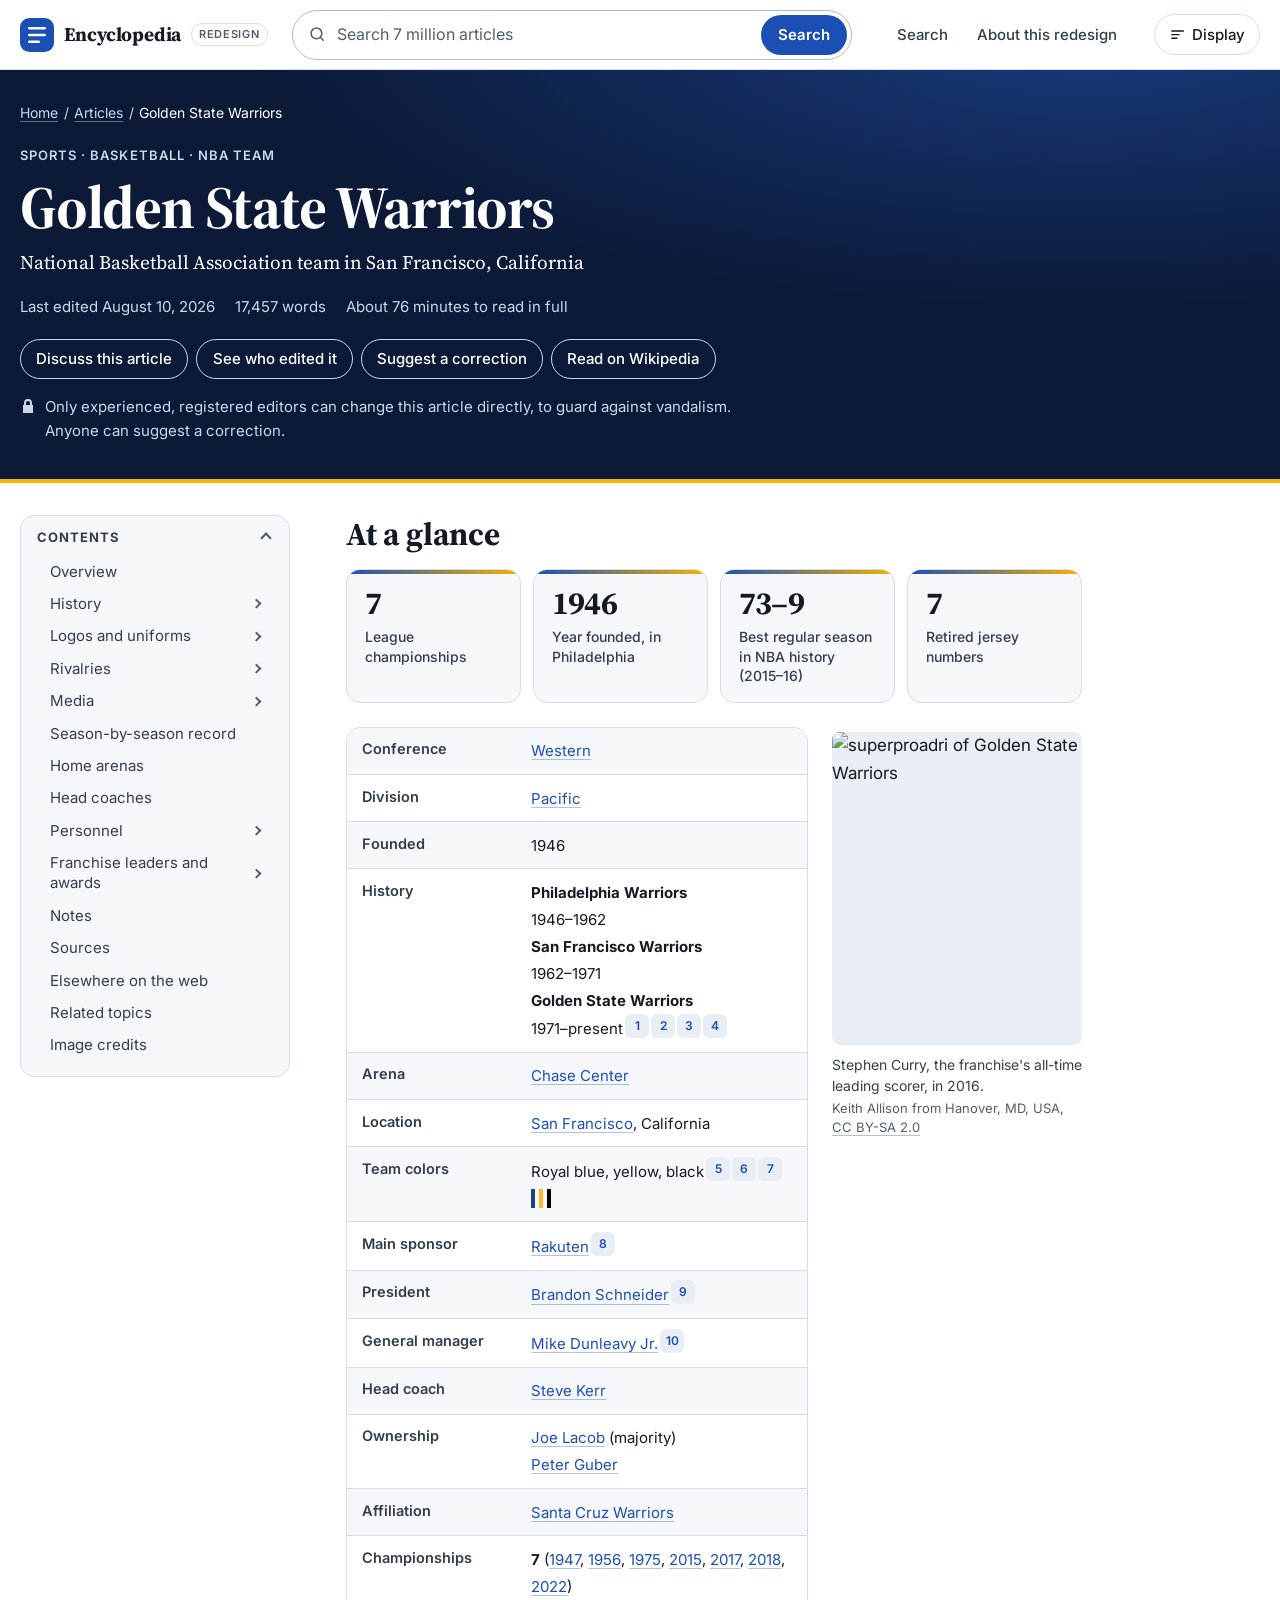
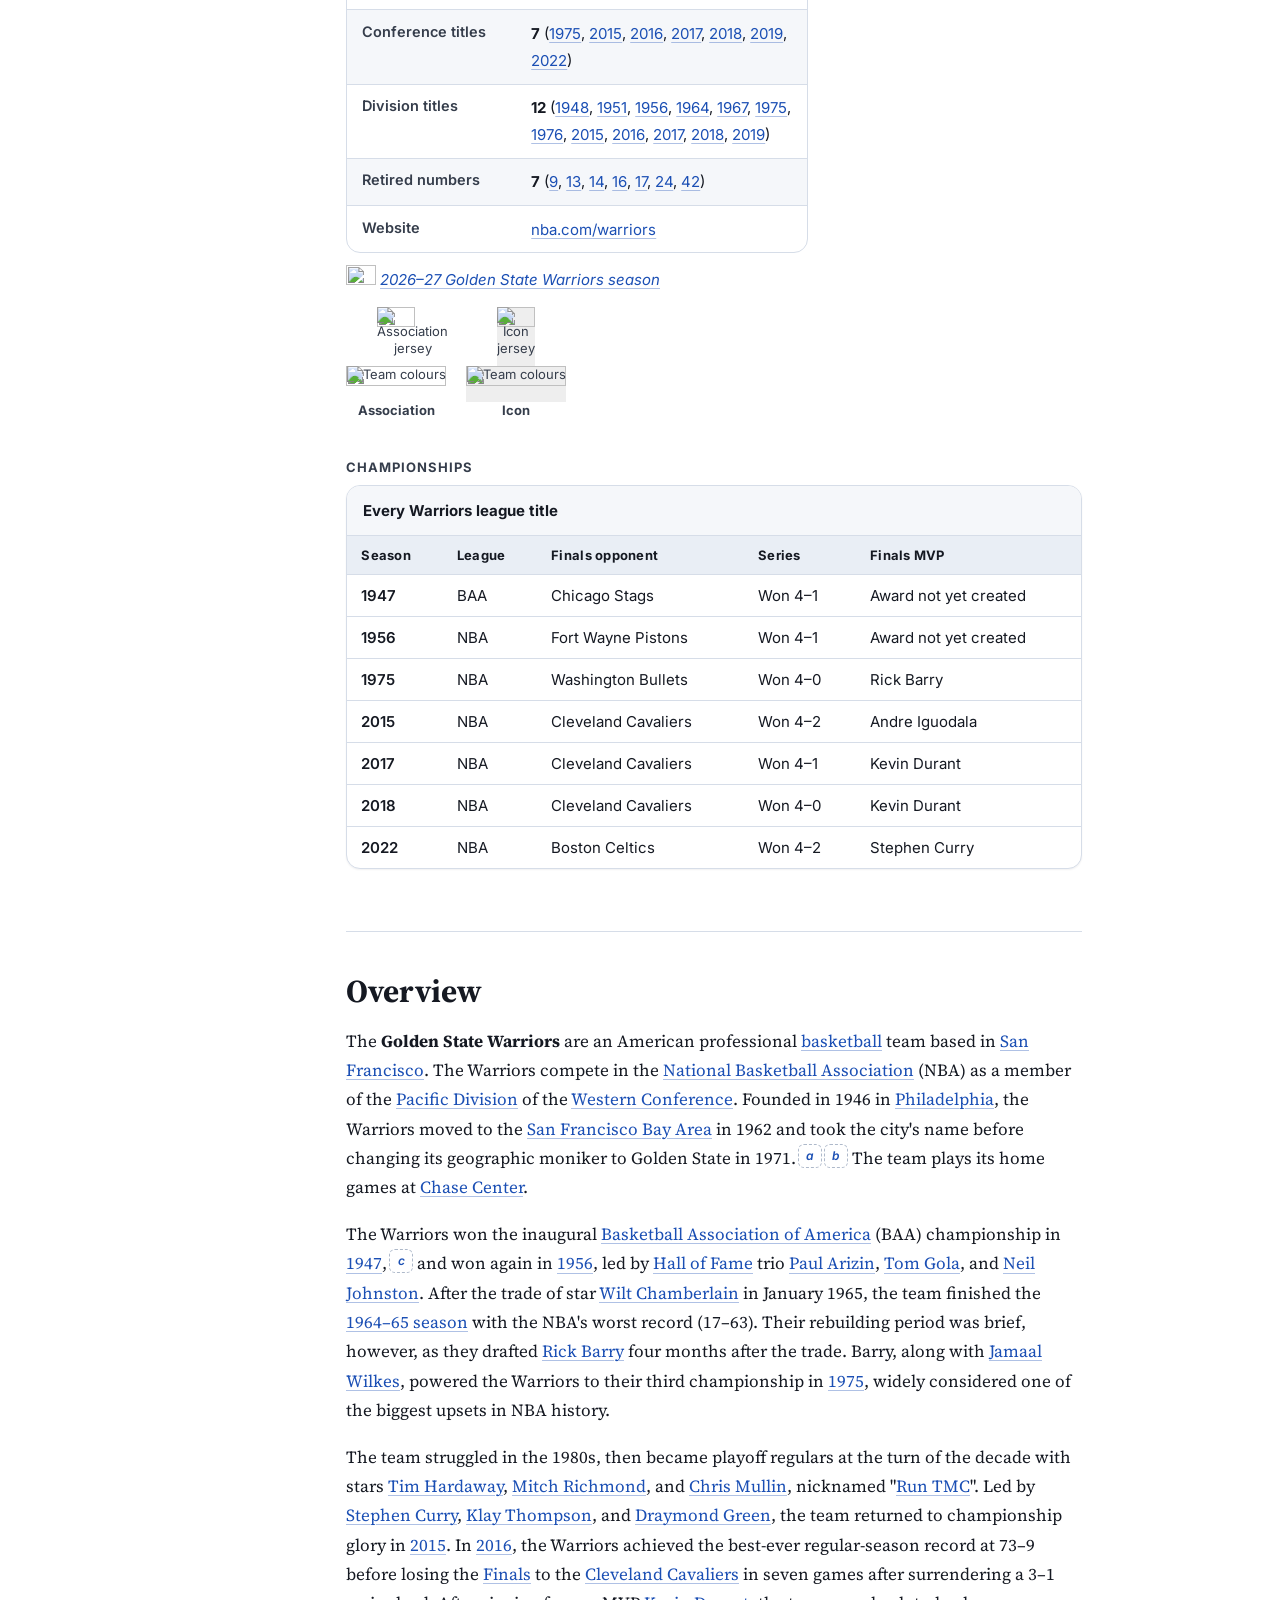
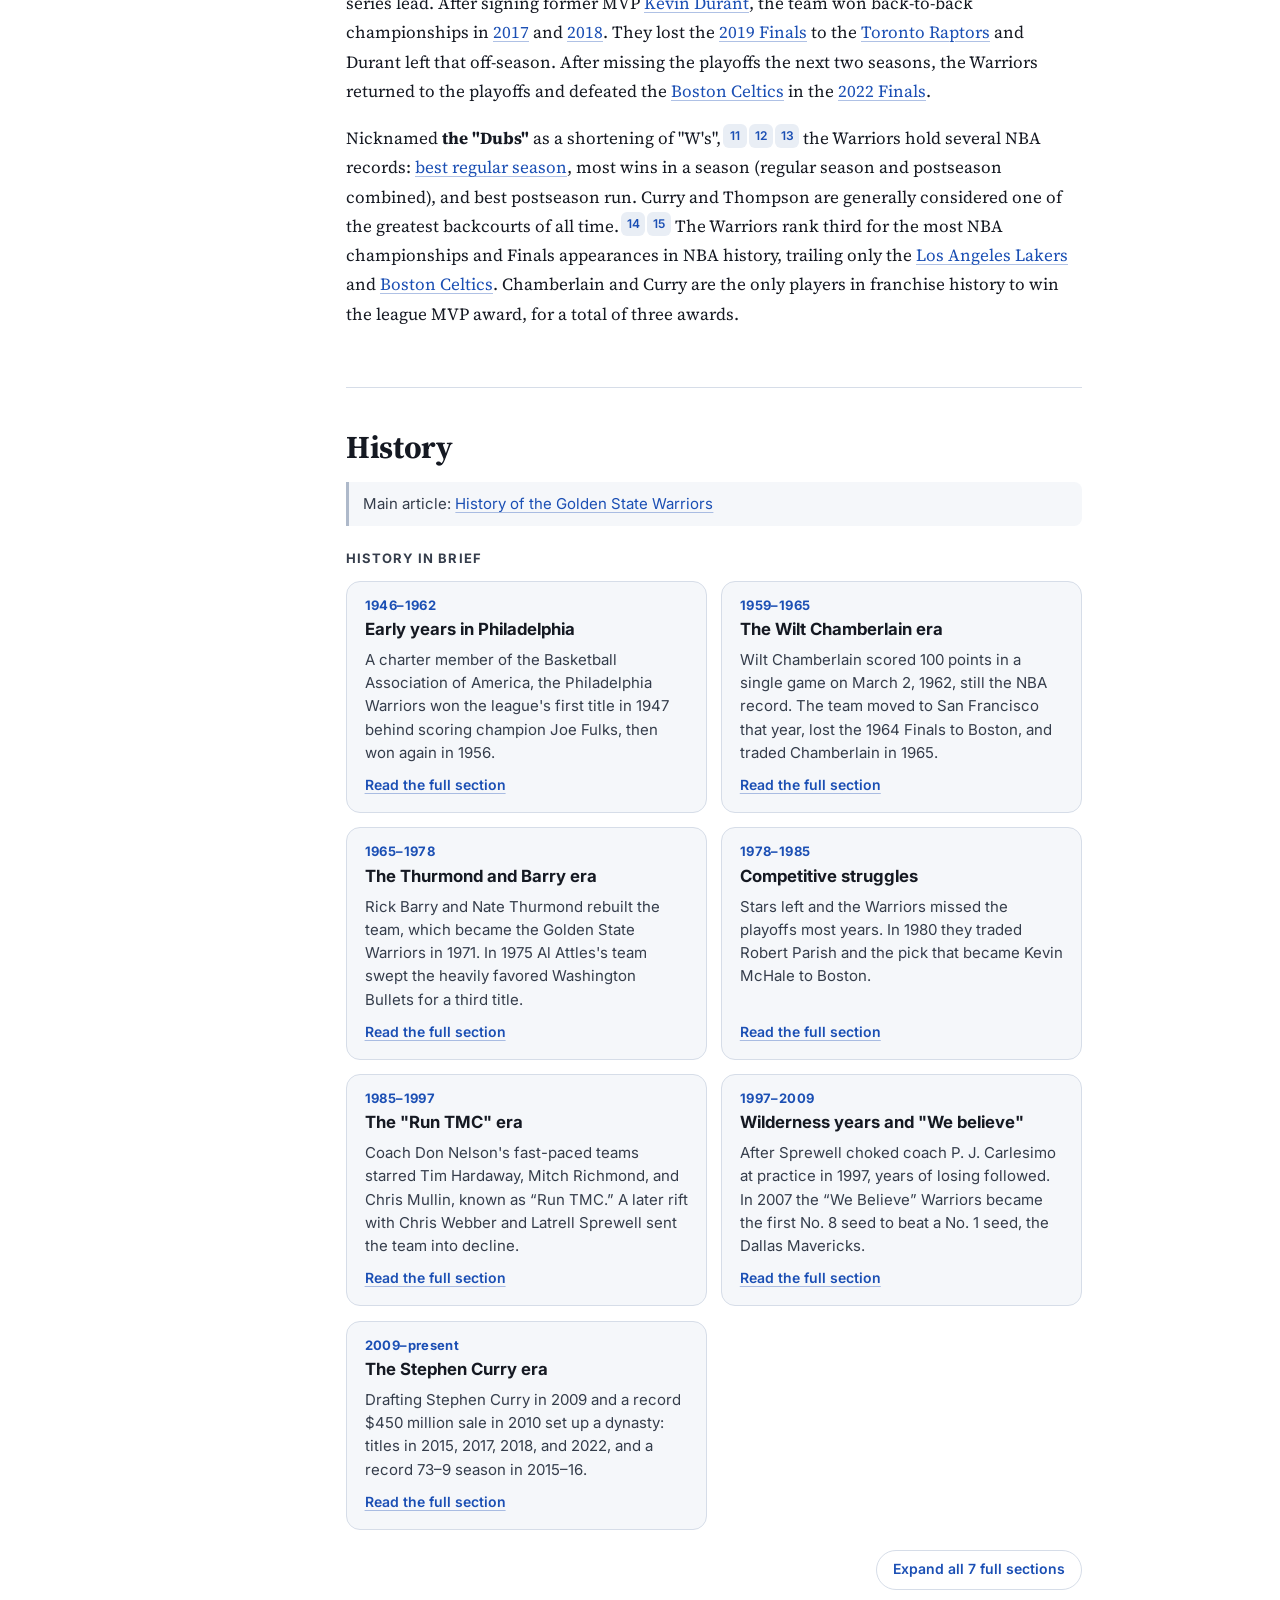
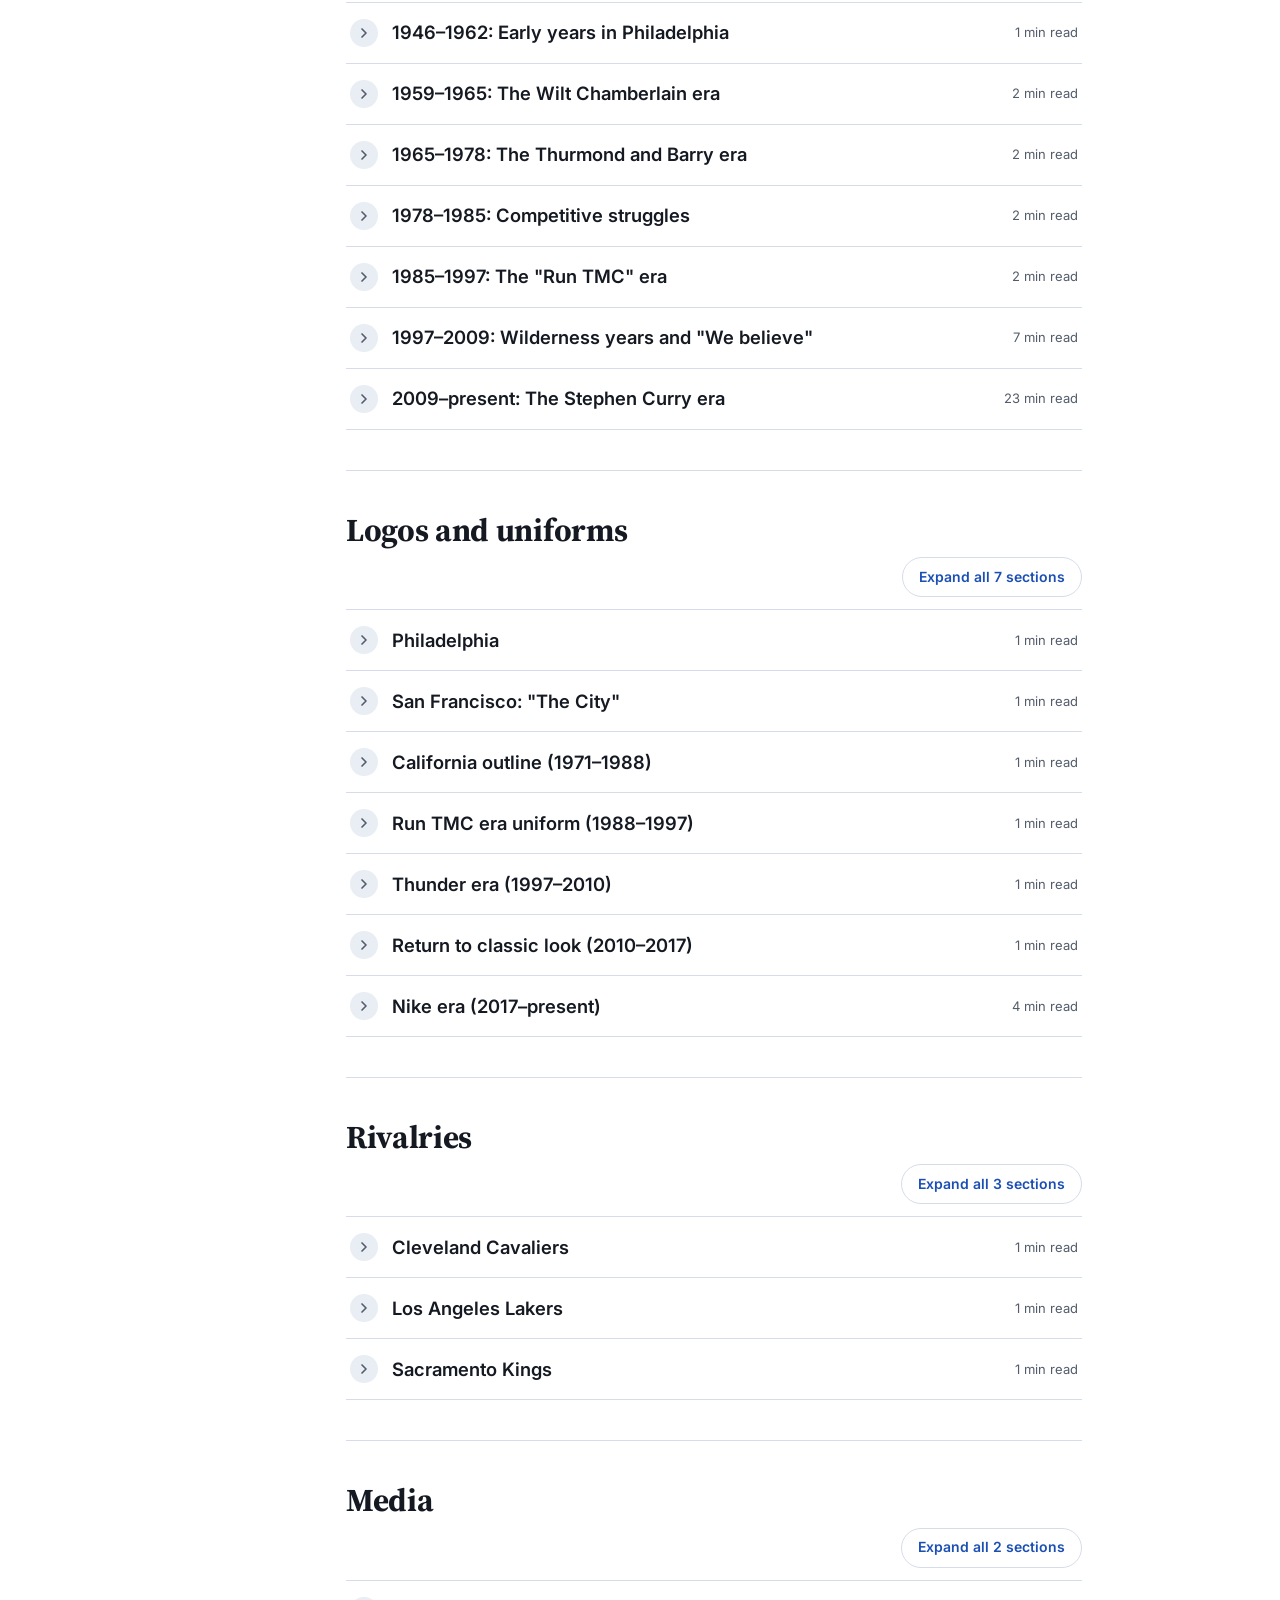
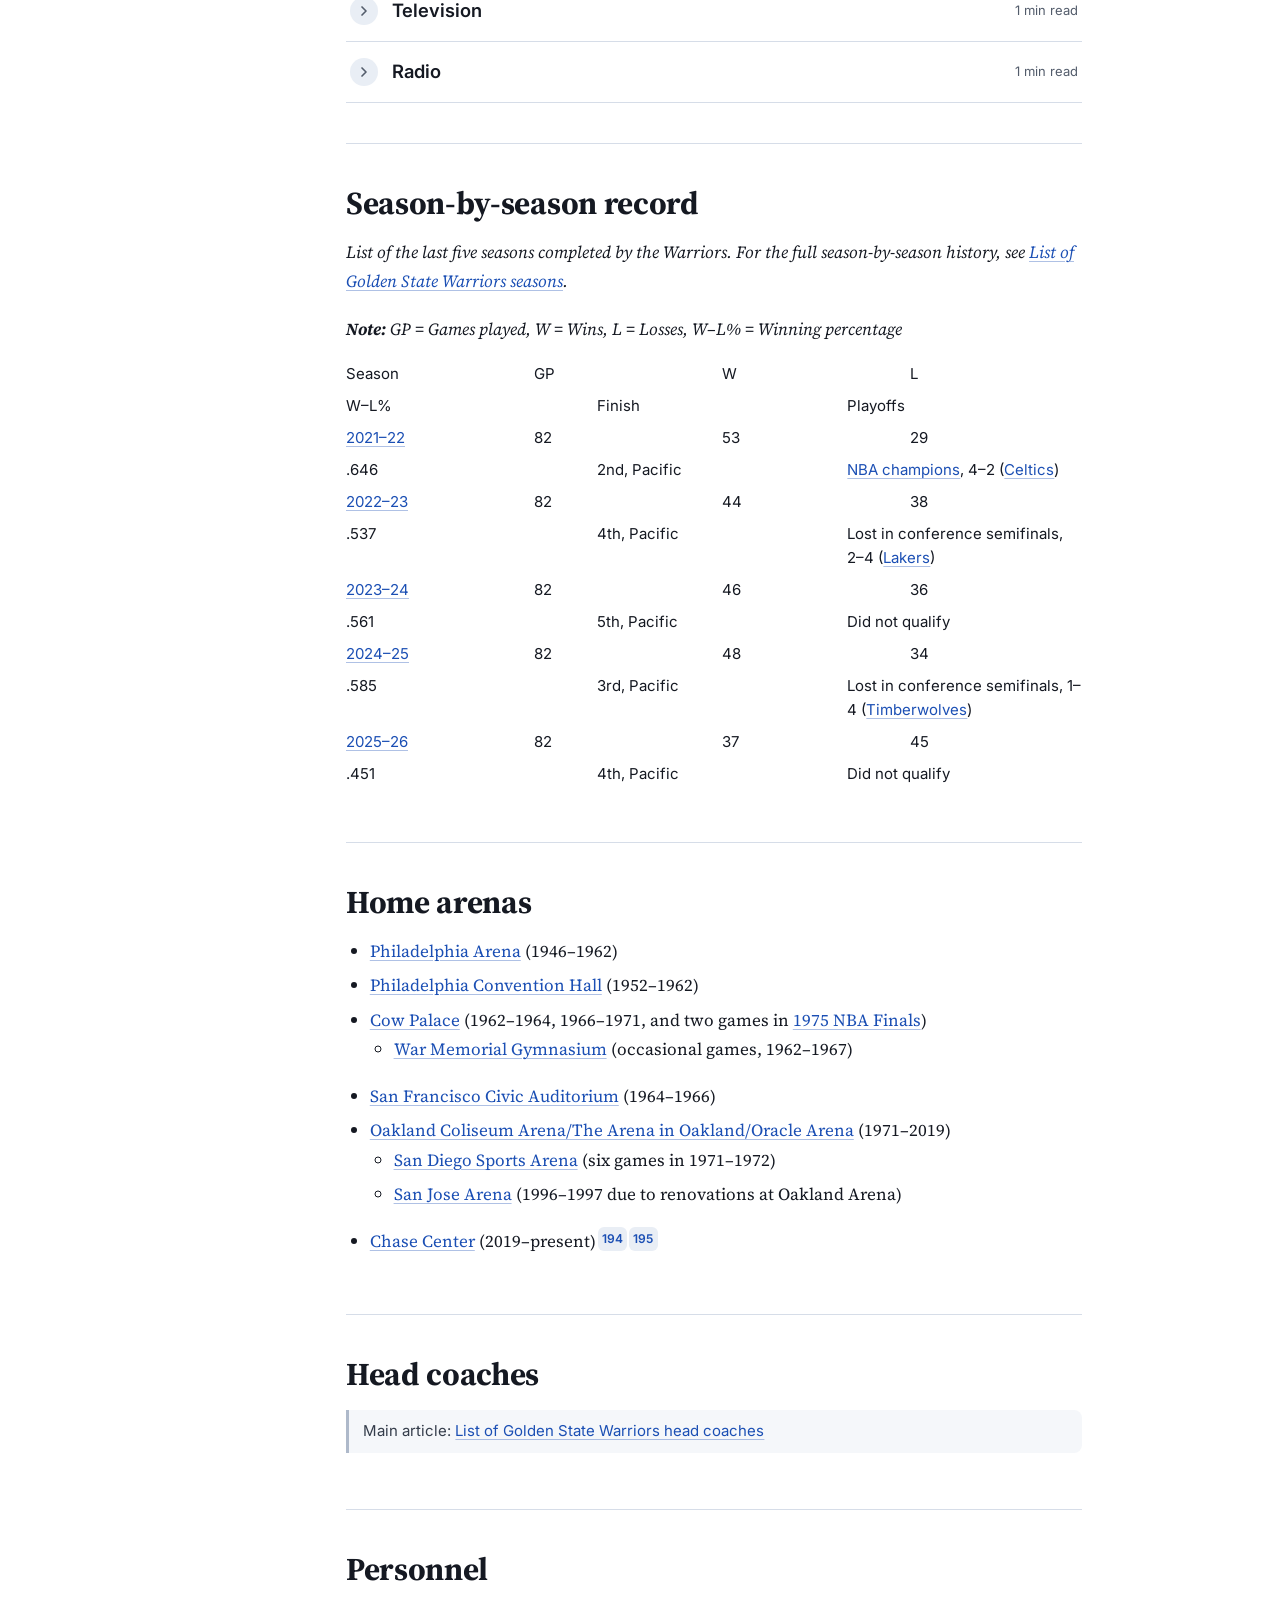
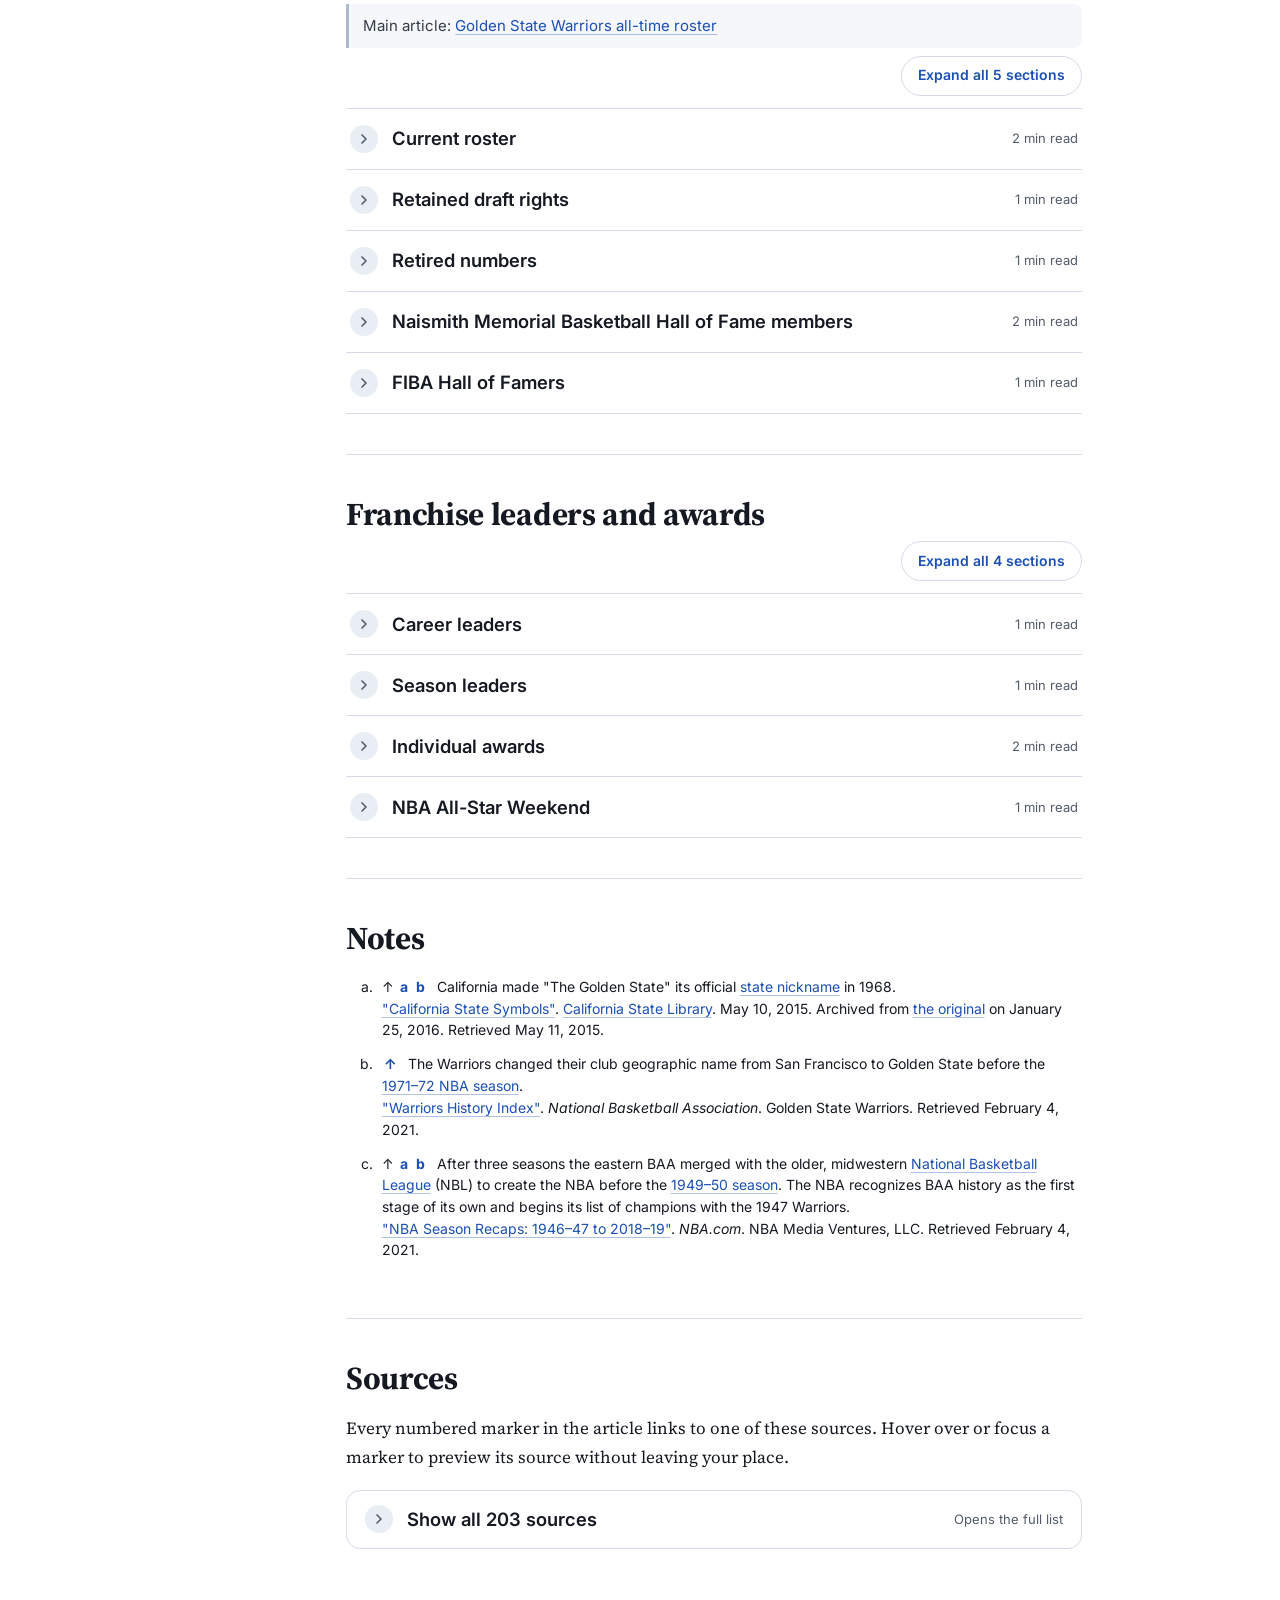
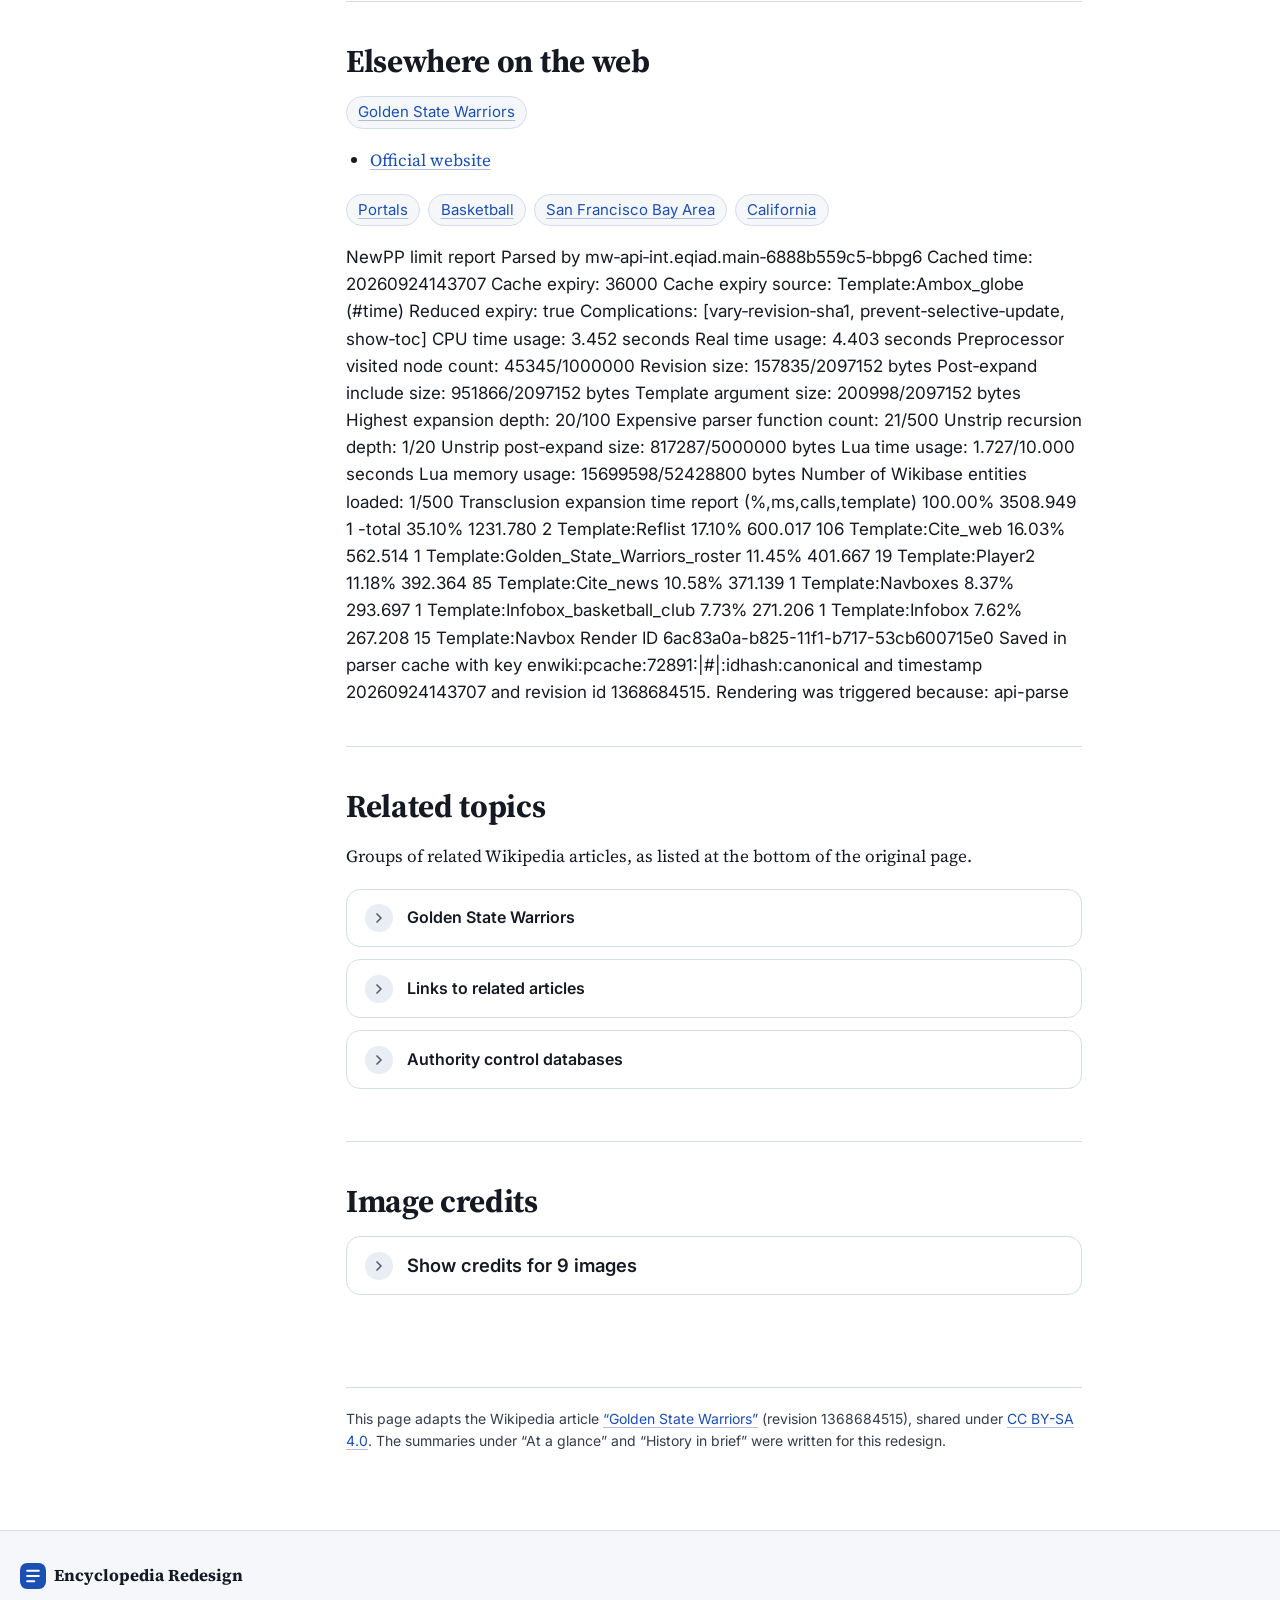
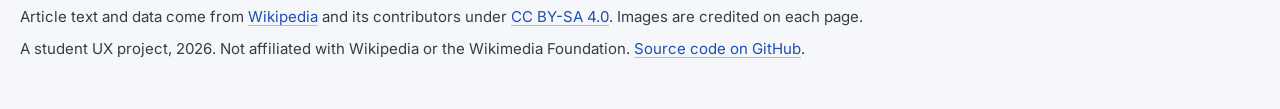
==== wiki/Golden_State_Warriors.html @ e4672546 "Restore full article content and rebuild homepage, search, and related article Replace the condensed" ====
<!DOCTYPE html>
<html lang="en">
<head>
<meta charset="utf-8">
<meta name="viewport" content="width=device-width, initial-scale=1">
<title>Golden State Warriors | Encyclopedia Redesign</title>
<meta name="description" content="National Basketball Association team in San Francisco, California">
<meta name="color-scheme" content="light dark">
<link rel="preconnect" href="https://fonts.googleapis.com"><link rel="preconnect" href="https://fonts.gstatic.com" crossorigin><link rel="stylesheet" href="https://fonts.googleapis.com/css2?family=Inter:wght@400;500;600;700&amp;family=Source+Serif+4:ital,opsz,wght@0,8..60,400;0,8..60,600;0,8..60,700;1,8..60,400&amp;display=swap">
<link rel="stylesheet" href="../css/site.css">
<link rel="icon" href="../favicon.svg" type="image/svg+xml">
<script>
try{var s=JSON.parse(localStorage.getItem("display")||"{}");var d=document.documentElement;if(s.theme&&s.theme!=="auto")d.dataset.theme=s.theme;if(s.size&&s.size!=="standard")d.dataset.size=s.size;if(s.width==="wide")d.dataset.width="wide";}catch(e){}
document.documentElement.classList.add("js");
</script>
<script src="../js/site.js" defer></script>

</head>
<body>
<a class="skip-link" href="#main">Skip to main content</a>
<header class="site-header">
  <div class="site-header__inner">
    <a class="brand" href="../index.html"><svg class="brand__mark" viewBox="0 0 40 40" aria-hidden="true" focusable="false"><rect width="40" height="40" rx="11" fill="currentColor"/><path d="M11 12h18M11 20h18M11 28h11" stroke="var(--brand-mark-ink)" stroke-width="3" stroke-linecap="round"/></svg><span class="brand__name">Encyclopedia</span><span class="brand__tag">Redesign</span></a>
    <form class="search" role="search" action="../search.html" method="get" data-prefix="../">
  <label class="vh" for="site-q">Search the encyclopedia</label>
  <div class="search__field">
    <svg class="icon" viewBox="0 0 24 24" aria-hidden="true" focusable="false"><circle cx="11" cy="11" r="7" fill="none" stroke="currentColor" stroke-width="2"/><path d="m20 20-4-4" stroke="currentColor" stroke-width="2" stroke-linecap="round"/></svg>
    <input id="site-q" class="search__input" type="search" name="q" value="" placeholder="Search 7 million articles" autocomplete="off" spellcheck="false"
      role="combobox" aria-autocomplete="list" aria-expanded="false" aria-controls="site-q-list">
    <button class="search__submit" type="submit">Search</button>
    <ul class="search__list" id="site-q-list" role="listbox" aria-label="Suggestions" hidden></ul>
  </div>
  <p class="vh" id="site-q-status" role="status" aria-live="polite"></p>
</form>
    <nav class="site-nav" aria-label="Site">
      <ul><li><a href="../search.html">Search</a></li><li><a href="https://github.com/AxanderZ/my-awesome-site#readme">About this redesign</a></li></ul>
    </nav>
    <div class="display">
      <button class="display__toggle" type="button" aria-expanded="false" aria-controls="display-panel"><svg class="icon" viewBox="0 0 24 24" aria-hidden="true" focusable="false"><path d="M4 7h16M4 12h10M4 17h7" stroke="currentColor" stroke-width="2" stroke-linecap="round" fill="none"/></svg><span>Display</span></button>
      <div class="display__panel" id="display-panel" hidden>
        <fieldset><legend>Text size</legend>
          <label><input type="radio" name="size" value="small"> Small</label>
          <label><input type="radio" name="size" value="standard" checked> Standard</label>
          <label><input type="radio" name="size" value="large"> Large</label>
        </fieldset>
        <fieldset><legend>Page width</legend>
          <label><input type="radio" name="width" value="standard" checked> Comfortable</label>
          <label><input type="radio" name="width" value="wide"> Wide</label>
        </fieldset>
        <fieldset><legend>Color theme</legend>
          <label><input type="radio" name="theme" value="auto" checked> Match device</label>
          <label><input type="radio" name="theme" value="light"> Light</label>
          <label><input type="radio" name="theme" value="dark"> Dark</label>
        </fieldset>
      </div>
    </div>
  </div>
</header>
<div class="progress" aria-hidden="true"><span class="progress__bar"></span></div>
<main id="main" tabindex="-1">
  <header class="article-hero">
    <div class="article-hero__inner">
      <nav class="crumbs" aria-label="Breadcrumb"><ol><li><a href="../index.html">Home</a></li><li><a href="../search.html">Articles</a></li><li><a href="#main" aria-current="page">Golden State Warriors</a></li></ol></nav>
      <p class="eyebrow">Sports · Basketball · NBA team</p>
      <h1 id="page-title">Golden State Warriors</h1>
      <p class="lede">National Basketball Association team in San Francisco, California</p>
      <p class="article-meta"><span>Last edited <time datetime="2026-08-10">August 10, 2026</time></span><span>17,457 words</span><span>About 76 minutes to read in full</span></p>
      <nav class="page-actions" aria-label="Page actions"><ul>
  <li><a href="https://en.wikipedia.org/wiki/Talk:Golden_State_Warriors">Discuss this article</a></li>
  <li><a href="https://en.wikipedia.org/w/index.php?title=Golden_State_Warriors&amp;action=history">See who edited it</a></li>
  <li><a href="https://en.wikipedia.org/w/index.php?title=Talk:Golden_State_Warriors&amp;action=edit&amp;section=new">Suggest a correction</a></li>
  <li><a href="https://en.wikipedia.org/wiki/Golden_State_Warriors">Read on Wikipedia</a></li>
</ul></nav>
      <p class="protect-note"><svg class="icon" viewBox="0 0 16 16" aria-hidden="true" focusable="false"><path d="M4 7V5a4 4 0 1 1 8 0v2h1v8H3V7zm2 0h4V5a2 2 0 1 0-4 0z" fill="currentColor"/></svg><span>Only experienced, registered editors can change this article directly, to guard against vandalism. Anyone can suggest a correction.</span></p>
    </div>
  </header>
  <div class="article-layout">
    <nav class="toc" aria-labelledby="toc-title">
      <details class="toc__box" open>
        <summary class="toc__title" id="toc-title">Contents</summary>
        <ol class="toc__list"><li class="toc__item"><a href="#overview">Overview</a></li><li class="toc__item has-subs"><div class="toc__row"><a href="#History">History</a><button class="toc__toggle" type="button" aria-expanded="false" aria-label="Show subsections of History"><span aria-hidden="true"></span></button></div><ol class="toc__sub"><li><a href="#1946–1962:_Early_years_in_Philadelphia">1946–1962: Early years in Philadelphia</a></li><li><a href="#1959–1965:_The_Wilt_Chamberlain_era">1959–1965: The Wilt Chamberlain era</a></li><li><a href="#1965–1978:_The_Thurmond_and_Barry_era">1965–1978: The Thurmond and Barry era</a></li><li><a href="#1978–1985:_Competitive_struggles">1978–1985: Competitive struggles</a></li><li><a href="#1985–1997:_The_&quot;Run_TMC&quot;_era">1985–1997: The &quot;Run TMC&quot; era</a></li><li><a href="#1997–2009:_Wilderness_years_and_&quot;We_believe&quot;">1997–2009: Wilderness years and &quot;We believe&quot;</a></li><li><a href="#2009–present:_The_Stephen_Curry_era">2009–present: The Stephen Curry era</a></li></ol></li><li class="toc__item has-subs"><div class="toc__row"><a href="#Logos_and_uniforms">Logos and uniforms</a><button class="toc__toggle" type="button" aria-expanded="false" aria-label="Show subsections of Logos and uniforms"><span aria-hidden="true"></span></button></div><ol class="toc__sub"><li><a href="#Philadelphia">Philadelphia</a></li><li><a href="#San_Francisco:_&quot;The_City&quot;">San Francisco: &quot;The City&quot;</a></li><li><a href="#California_outline_(1971–1988)">California outline (1971–1988)</a></li><li><a href="#Run_TMC_era_uniform_(1988–1997)">Run TMC era uniform (1988–1997)</a></li><li><a href="#Thunder_era_(1997–2010)">Thunder era (1997–2010)</a></li><li><a href="#Return_to_classic_look_(2010–2017)">Return to classic look (2010–2017)</a></li><li><a href="#Nike_era_(2017–present)">Nike era (2017–present)</a></li></ol></li><li class="toc__item has-subs"><div class="toc__row"><a href="#Rivalries">Rivalries</a><button class="toc__toggle" type="button" aria-expanded="false" aria-label="Show subsections of Rivalries"><span aria-hidden="true"></span></button></div><ol class="toc__sub"><li><a href="#Cleveland_Cavaliers">Cleveland Cavaliers</a></li><li><a href="#Los_Angeles_Lakers">Los Angeles Lakers</a></li><li><a href="#Sacramento_Kings">Sacramento Kings</a></li></ol></li><li class="toc__item has-subs"><div class="toc__row"><a href="#Media">Media</a><button class="toc__toggle" type="button" aria-expanded="false" aria-label="Show subsections of Media"><span aria-hidden="true"></span></button></div><ol class="toc__sub"><li><a href="#Television">Television</a></li><li><a href="#Radio">Radio</a></li></ol></li><li class="toc__item"><a href="#Season-by-season_record">Season-by-season record</a></li><li class="toc__item"><a href="#Home_arenas">Home arenas</a></li><li class="toc__item"><a href="#Head_coaches">Head coaches</a></li><li class="toc__item has-subs"><div class="toc__row"><a href="#Personnel">Personnel</a><button class="toc__toggle" type="button" aria-expanded="false" aria-label="Show subsections of Personnel"><span aria-hidden="true"></span></button></div><ol class="toc__sub"><li><a href="#Current_roster">Current roster</a></li><li><a href="#Retained_draft_rights">Retained draft rights</a></li><li><a href="#Retired_numbers">Retired numbers</a></li><li><a href="#Naismith_Memorial_Basketball_Hall_of_Fame_members">Naismith Memorial Basketball Hall of Fame members</a></li><li><a href="#FIBA_Hall_of_Famers">FIBA Hall of Famers</a></li></ol></li><li class="toc__item has-subs"><div class="toc__row"><a href="#Franchise_leaders_and_awards">Franchise leaders and awards</a><button class="toc__toggle" type="button" aria-expanded="false" aria-label="Show subsections of Franchise leaders and awards"><span aria-hidden="true"></span></button></div><ol class="toc__sub"><li><a href="#Career_leaders">Career leaders</a></li><li><a href="#Season_leaders">Season leaders</a></li><li><a href="#Individual_awards">Individual awards</a></li><li><a href="#NBA_All-Star_Weekend">NBA All-Star Weekend</a></li></ol></li><li class="toc__item"><a href="#Notes">Notes</a></li><li class="toc__item"><a href="#References">Sources</a></li><li class="toc__item"><a href="#External_links">Elsewhere on the web</a></li><li class="toc__item"><a href="#related-topics">Related topics</a></li><li class="toc__item"><a href="#image-credits">Image credits</a></li></ol>
      </details>
    </nav>
    <article class="article" aria-labelledby="page-title">
      <section class="section glance" aria-labelledby="at-a-glance">
        <h2 id="at-a-glance">At a glance</h2>
        <ul class="stats"><li class="stat"><span class="stat__value">7</span><span class="stat__label">League championships</span></li><li class="stat"><span class="stat__value">1946</span><span class="stat__label">Year founded, in Philadelphia</span></li><li class="stat"><span class="stat__value">73–9</span><span class="stat__label">Best regular season in NBA history (2015–16)</span></li><li class="stat"><span class="stat__value">7</span><span class="stat__label">Retired jersey numbers</span></li></ul>
        <div class="glance__grid">
          <div class="glance__facts"><div><dl class="facts"><div><dt>Conference</dt><dd><a href="https://en.wikipedia.org/wiki/Western_Conference_(NBA)">Western</a></dd></div><div><dt>Division</dt><dd><a href="https://en.wikipedia.org/wiki/Pacific_Division_(NBA)">Pacific</a></dd></div><div><dt>Founded</dt><dd>1946</dd></div><div><dt>History</dt><dd><b>Philadelphia Warriors</b><br/>1946–1962<br/><b>San Francisco Warriors</b><br/>1962–1971<br/><b>Golden State Warriors</b><br/>1971–present<sup class="cite" id="cite_ref-1"><a aria-label="Source 1" href="#cite_note-1">1</a></sup><sup class="cite" id="cite_ref-2"><a aria-label="Source 2" href="#cite_note-2">2</a></sup><sup class="cite" id="cite_ref-3"><a aria-label="Source 3" href="#cite_note-3">3</a></sup><sup class="cite" id="cite_ref-4"><a aria-label="Source 4" href="#cite_note-4">4</a></sup></dd></div><div><dt>Arena</dt><dd><a href="https://en.wikipedia.org/wiki/Chase_Center">Chase Center</a></dd></div><div><dt>Location</dt><dd><a href="https://en.wikipedia.org/wiki/San_Francisco">San Francisco</a>, California</dd></div><div><dt>Team colors</dt><dd>Royal blue, yellow, black<sup class="cite" id="cite_ref-WarriorsNewLogo2010_5-0"><a aria-label="Source 5" href="#cite_note-WarriorsNewLogo2010-5">5</a></sup><sup class="cite" id="cite_ref-6"><a aria-label="Source 6" href="#cite_note-6">6</a></sup><sup class="cite" id="cite_ref-7"><a aria-label="Source 7" href="#cite_note-7">7</a></sup><br/><span style="forced-color-adjust:none; background-color:#1D428A; "> </span> <span style="forced-color-adjust:none; background-color:#FDB927; "> </span> <span style="forced-color-adjust:none; background-color:#000000; "> </span></dd></div><div><dt>Main sponsor</dt><dd><a href="https://en.wikipedia.org/wiki/Rakuten">Rakuten</a><sup class="cite" id="cite_ref-8"><a aria-label="Source 8" href="#cite_note-8">8</a></sup></dd></div><div><dt>President</dt><dd><a href="https://en.wikipedia.org/wiki/Brandon_Schneider_(executive)">Brandon Schneider</a><sup class="cite" id="cite_ref-Schneider_9-0"><a aria-label="Source 9" href="#cite_note-Schneider-9">9</a></sup></dd></div><div><dt><span>General manager</span></dt><dd><a href="https://en.wikipedia.org/wiki/Mike_Dunleavy_Jr.">Mike Dunleavy Jr.</a><sup class="cite" id="cite_ref-10"><a aria-label="Source 10" href="#cite_note-10">10</a></sup></dd></div><div><dt>Head coach</dt><dd><a href="https://en.wikipedia.org/wiki/Steve_Kerr">Steve Kerr</a></dd></div><div><dt>Ownership</dt><dd><a href="https://en.wikipedia.org/wiki/Joe_Lacob">Joe Lacob</a> (majority)<br/><a href="https://en.wikipedia.org/wiki/Peter_Guber">Peter Guber</a></dd></div><div><dt>Affiliation</dt><dd><a href="https://en.wikipedia.org/wiki/Santa_Cruz_Warriors">Santa Cruz Warriors</a></dd></div><div><dt>Championships</dt><dd><b>7</b> (<a href="https://en.wikipedia.org/wiki/1947_BAA_Finals">1947</a>, <a href="https://en.wikipedia.org/wiki/1956_NBA_Finals">1956</a>, <a href="https://en.wikipedia.org/wiki/1975_NBA_Finals">1975</a>, <a href="https://en.wikipedia.org/wiki/2015_NBA_Finals">2015</a>, <a href="https://en.wikipedia.org/wiki/2017_NBA_Finals">2017</a>, <a href="https://en.wikipedia.org/wiki/2018_NBA_Finals">2018</a>, <a href="https://en.wikipedia.org/wiki/2022_NBA_Finals">2022</a>)</dd></div><div><dt><span>Conference titles</span></dt><dd><b>7</b> (<a href="https://en.wikipedia.org/wiki/1975_NBA_playoffs">1975</a>, <a href="https://en.wikipedia.org/wiki/2015_NBA_playoffs">2015</a>, <a href="https://en.wikipedia.org/wiki/2016_NBA_playoffs">2016</a>, <a href="https://en.wikipedia.org/wiki/2017_NBA_playoffs">2017</a>, <a href="https://en.wikipedia.org/wiki/2018_NBA_playoffs">2018</a>, <a href="https://en.wikipedia.org/wiki/2019_NBA_playoffs">2019</a>, <a href="https://en.wikipedia.org/wiki/2022_NBA_playoffs">2022</a>)</dd></div><div><dt>Division titles</dt><dd><b>12</b> (<a href="https://en.wikipedia.org/wiki/1947%E2%80%9348_BAA_season">1948</a>, <a href="https://en.wikipedia.org/wiki/1950%E2%80%9351_Philadelphia_Warriors_season">1951</a>, <a href="https://en.wikipedia.org/wiki/1955%E2%80%9356_Philadelphia_Warriors_season">1956</a>, <a href="https://en.wikipedia.org/wiki/1963%E2%80%9364_San_Francisco_Warriors_season">1964</a>, <a href="https://en.wikipedia.org/wiki/1966%E2%80%9367_San_Francisco_Warriors_season">1967</a>, <a href="https://en.wikipedia.org/wiki/1974%E2%80%9375_Golden_State_Warriors_season">1975</a>, <a href="https://en.wikipedia.org/wiki/1975%E2%80%9376_Golden_State_Warriors_season">1976</a>, <a href="https://en.wikipedia.org/wiki/2014%E2%80%9315_Golden_State_Warriors_season">2015</a>, <a href="https://en.wikipedia.org/wiki/2015%E2%80%9316_Golden_State_Warriors_season">2016</a>, <a href="https://en.wikipedia.org/wiki/2016%E2%80%9317_Golden_State_Warriors_season">2017</a>, <a href="https://en.wikipedia.org/wiki/2017%E2%80%9318_Golden_State_Warriors_season">2018</a>, <a href="https://en.wikipedia.org/wiki/2018%E2%80%9319_Golden_State_Warriors_season">2019</a>)</dd></div><div><dt>Retired numbers</dt><dd><b>7</b> (<a href="https://en.wikipedia.org/wiki/Andre_Iguodala">9</a>, <a href="https://en.wikipedia.org/wiki/Wilt_Chamberlain">13</a>, <a href="https://en.wikipedia.org/wiki/Tom_Meschery">14</a>, <a href="https://en.wikipedia.org/wiki/Al_Attles">16</a>, <a href="https://en.wikipedia.org/wiki/Chris_Mullin">17</a>, <a href="https://en.wikipedia.org/wiki/Rick_Barry">24</a>, <a href="https://en.wikipedia.org/wiki/Nate_Thurmond">42</a>)</dd></div><div><dt>Website</dt><dd><span><a class="ext" href="http://nba.com/warriors">nba<wbr/>.com<wbr/>/warriors</a></span></dd></div></dl><div class="facts__extra"><span><span><img alt="" decoding="async" height="30" loading="lazy" src="https://thumb.wikimedia.org/wikipedia/commons/thumb/4/48/Basketball_current_event.svg/40px-Basketball_current_event.svg.png" srcset="https://thumb.wikimedia.org/wikipedia/commons/thumb/4/48/Basketball_current_event.svg/60px-Basketball_current_event.svg.png 2x" width="30"/></span></span> <i><a href="https://en.wikipedia.org/wiki/2026%E2%80%9327_Golden_State_Warriors_season">2026–27 Golden State Warriors season</a></i></div><div class="facts__extra"><div class="kit-grid"><div class="kit"><div>
<div style="background-color: white;  position: relative; left: 0px; top: 0px; width: 100px; height: 95px; margin: 0 auto; padding: 0;">
<div style="position: absolute; left: 31px; top: 0px; width: 38px; height: 59px; background-color: #ffffff; "><span><span><img alt="" decoding="async" height="59" loading="lazy" src="https://upload.wikimedia.org/wikipedia/commons/4/44/Kit_body_gswarriors_association.png" width="38"/></span></span></div>
<div style="position: absolute; left: 31px; top: 0px; width: 38px; height: 59px;"><span><span><img alt="Association jersey" decoding="async" height="59" loading="lazy" src="https://thumb.wikimedia.org/wikipedia/commons/thumb/7/73/Kit_body_basketball.svg/40px-Kit_body_basketball.svg.png" srcset="https://thumb.wikimedia.org/wikipedia/commons/thumb/7/73/Kit_body_basketball.svg/120px-Kit_body_basketball.svg.png 2x" width="38"/></span></span></div>
<div style="position: absolute; left: 0px; top: 59px; width: 100px; height: 36px; background-color: #ffffff; "><span><span><img alt="" decoding="async" height="36" loading="lazy" src="https://upload.wikimedia.org/wikipedia/commons/f/f3/Kit_shorts_gswarriors_association.png" width="100"/></span></span></div>
<div style="position: absolute; left: 0px; top: 59px; width: 100px; height: 36px;"><span><span><img alt="Team colours" decoding="async" height="36" loading="lazy" src="https://thumb.wikimedia.org/wikipedia/commons/thumb/a/af/Kit_shorts.svg/120px-Kit_shorts.svg.png" srcset="https://thumb.wikimedia.org/wikipedia/commons/thumb/a/af/Kit_shorts.svg/250px-Kit_shorts.svg.png 2x" width="100"/></span></span></div>
</div>
<div><b>Association</b></div>
</div></div><div class="kit"><div>
<div style="background-color: white;  position: relative; left: 0px; top: 0px; width: 100px; height: 95px; margin: 0 auto; padding: 0;">
<div style="position: absolute; left: 31px; top: 0px; width: 38px; height: 59px; background-color: #eeeeee; "><span><span><img alt="" decoding="async" height="59" loading="lazy" src="https://upload.wikimedia.org/wikipedia/commons/9/94/Kit_body_gswarriors_icon.png" width="38"/></span></span></div>
<div style="position: absolute; left: 31px; top: 0px; width: 38px; height: 59px;"><span><span><img alt="Icon jersey" decoding="async" height="59" loading="lazy" src="https://thumb.wikimedia.org/wikipedia/commons/thumb/7/73/Kit_body_basketball.svg/40px-Kit_body_basketball.svg.png" srcset="https://thumb.wikimedia.org/wikipedia/commons/thumb/7/73/Kit_body_basketball.svg/120px-Kit_body_basketball.svg.png 2x" width="38"/></span></span></div>
<div style="position: absolute; left: 0px; top: 59px; width: 100px; height: 36px; background-color: #eeeeee; "><span><span><img alt="" decoding="async" height="36" loading="lazy" src="https://upload.wikimedia.org/wikipedia/commons/b/b4/Kit_shorts_gswarriors_icon.png" width="100"/></span></span></div>
<div style="position: absolute; left: 0px; top: 59px; width: 100px; height: 36px;"><span><span><img alt="Team colours" decoding="async" height="36" loading="lazy" src="https://thumb.wikimedia.org/wikipedia/commons/thumb/a/af/Kit_shorts.svg/120px-Kit_shorts.svg.png" srcset="https://thumb.wikimedia.org/wikipedia/commons/thumb/a/af/Kit_shorts.svg/250px-Kit_shorts.svg.png 2x" width="100"/></span></span></div>
</div>
<div><b>Icon</b></div>
</div></div></div></div></div></div>
          <figure class="glance__photo">
  <img src="https://commons.wikimedia.org/wiki/Special:FilePath/Stephen_Curry_dribbling_2016_%28cropped%29.jpg?width=640" alt="superproadri of Golden State Warriors" width="640" height="800" decoding="async">
  <figcaption>Stephen Curry, the franchise&#x27;s all-time leading scorer, in 2016. <span class="credit">Keith Allison from Hanover, MD, USA, <a href="https://creativecommons.org/licenses/by-sa/2.0">CC BY-SA 2.0</a></span></figcaption>
</figure>
        </div>
        <h3 class="glance__h">Championships</h3>
<div class="table-wrap" role="region" aria-labelledby="cap-champs" tabindex="0"><table class="data-table">
<caption id="cap-champs">Every Warriors league title</caption>
<thead><tr><th scope="col">Season</th><th scope="col">League</th><th scope="col">Finals opponent</th><th scope="col">Series</th><th scope="col">Finals MVP</th></tr></thead>
<tbody><tr><th scope="row">1947</th><td>BAA</td><td>Chicago Stags</td><td>Won 4–1</td><td>Award not yet created</td></tr><tr><th scope="row">1956</th><td>NBA</td><td>Fort Wayne Pistons</td><td>Won 4–1</td><td>Award not yet created</td></tr><tr><th scope="row">1975</th><td>NBA</td><td>Washington Bullets</td><td>Won 4–0</td><td>Rick Barry</td></tr><tr><th scope="row">2015</th><td>NBA</td><td>Cleveland Cavaliers</td><td>Won 4–2</td><td>Andre Iguodala</td></tr><tr><th scope="row">2017</th><td>NBA</td><td>Cleveland Cavaliers</td><td>Won 4–1</td><td>Kevin Durant</td></tr><tr><th scope="row">2018</th><td>NBA</td><td>Cleveland Cavaliers</td><td>Won 4–0</td><td>Kevin Durant</td></tr><tr><th scope="row">2022</th><td>NBA</td><td>Boston Celtics</td><td>Won 4–2</td><td>Stephen Curry</td></tr></tbody></table></div>
      </section>
      <section class="section section--lead" aria-labelledby="overview">
  <h2 id="overview">Overview</h2>
  
  <p>The <b>Golden State Warriors</b> are an American professional <a href="https://en.wikipedia.org/wiki/Basketball">basketball</a> team based in <a href="https://en.wikipedia.org/wiki/San_Francisco">San Francisco</a>. The Warriors compete in the <a href="https://en.wikipedia.org/wiki/National_Basketball_Association">National Basketball Association</a> (NBA) as a member of the <a href="https://en.wikipedia.org/wiki/Pacific_Division_(NBA)">Pacific Division</a> of the <a href="https://en.wikipedia.org/wiki/Western_Conference_(NBA)">Western Conference</a>. Founded in 1946 in <a href="https://en.wikipedia.org/wiki/Philadelphia">Philadelphia</a>, the Warriors moved to the <a href="https://en.wikipedia.org/wiki/San_Francisco_Bay_Area">San Francisco Bay Area</a> in 1962 and took the city's name before changing its geographic moniker to Golden State in 1971.<sup class="cite cite--note" id="cite_ref-geographic_11-0"><a aria-label="Note a" href="#cite_note-geographic-11">a</a></sup><sup class="cite cite--note" id="cite_ref-golden_12-0"><a aria-label="Note b" href="#cite_note-golden-12">b</a></sup> The team plays its home games at <a href="https://en.wikipedia.org/wiki/Chase_Center">Chase Center</a>.
</p><p>The Warriors won the inaugural <a href="https://en.wikipedia.org/wiki/Basketball_Association_of_America">Basketball Association of America</a> (BAA) championship in <a href="https://en.wikipedia.org/wiki/1947_BAA_Finals">1947</a>,<sup class="cite cite--note" id="cite_ref-inaugural_13-0"><a aria-label="Note c" href="#cite_note-inaugural-13">c</a></sup> and won again in <a href="https://en.wikipedia.org/wiki/1956_NBA_Finals">1956</a>, led by <a href="https://en.wikipedia.org/wiki/Naismith_Memorial_Basketball_Hall_of_Fame">Hall of Fame</a> trio <a href="https://en.wikipedia.org/wiki/Paul_Arizin">Paul Arizin</a>, <a href="https://en.wikipedia.org/wiki/Tom_Gola">Tom Gola</a>, and <a href="https://en.wikipedia.org/wiki/Neil_Johnston">Neil Johnston</a>. After the trade of star <a href="https://en.wikipedia.org/wiki/Wilt_Chamberlain">Wilt Chamberlain</a> in January 1965, the team finished the <a href="https://en.wikipedia.org/wiki/1964%E2%80%9365_NBA_season">1964–65 season</a> with the NBA's worst record (17–63). Their rebuilding period was brief, however, as they drafted <a href="https://en.wikipedia.org/wiki/Rick_Barry">Rick Barry</a> four months after the trade. Barry, along with <a href="https://en.wikipedia.org/wiki/Jamaal_Wilkes">Jamaal Wilkes</a>, powered the Warriors to their third championship in <a href="https://en.wikipedia.org/wiki/1975_NBA_Finals">1975</a>, widely considered one of the biggest upsets in NBA history.
</p><p>The team struggled in the 1980s, then became playoff regulars at the turn of the decade with stars <a href="https://en.wikipedia.org/wiki/Tim_Hardaway">Tim Hardaway</a>, <a href="https://en.wikipedia.org/wiki/Mitch_Richmond">Mitch Richmond</a>, and <a href="https://en.wikipedia.org/wiki/Chris_Mullin">Chris Mullin</a>, nicknamed "<a href="https://en.wikipedia.org/wiki/Run_TMC">Run TMC</a>". Led by <a href="../wiki/Stephen_Curry.html">Stephen Curry</a>, <a href="https://en.wikipedia.org/wiki/Klay_Thompson">Klay Thompson</a>, and <a href="https://en.wikipedia.org/wiki/Draymond_Green">Draymond Green</a>, the team returned to championship glory in <a href="https://en.wikipedia.org/wiki/2015_NBA_Finals">2015</a>. In <a href="https://en.wikipedia.org/wiki/2015%E2%80%9316_Golden_State_Warriors_season">2016</a>, the Warriors achieved the best-ever regular-season record at 73–9 before losing the <a href="https://en.wikipedia.org/wiki/2016_NBA_Finals">Finals</a> to the <a href="https://en.wikipedia.org/wiki/2015%E2%80%9316_Cleveland_Cavaliers_season">Cleveland Cavaliers</a> in seven games after surrendering a 3–1 series lead. After signing former MVP <a href="https://en.wikipedia.org/wiki/Kevin_Durant">Kevin Durant</a>, the team won back-to-back championships in <a href="https://en.wikipedia.org/wiki/2017_NBA_Finals">2017</a> and <a href="https://en.wikipedia.org/wiki/2018_NBA_Finals">2018</a>. They lost the <a href="https://en.wikipedia.org/wiki/2019_NBA_Finals">2019 Finals</a> to the <a href="https://en.wikipedia.org/wiki/2018%E2%80%9319_Toronto_Raptors_season">Toronto Raptors</a> and Durant left that off-season. After missing the playoffs the next two seasons, the Warriors returned to the playoffs and defeated the <a href="https://en.wikipedia.org/wiki/2021-22_Boston_Celtics_season">Boston Celtics</a> in the <a href="https://en.wikipedia.org/wiki/2022_NBA_Finals">2022 Finals</a>.
</p><p>Nicknamed <b>the "Dubs"</b> as a shortening of "W's",<sup class="cite" id="cite_ref-14"><a aria-label="Source 11" href="#cite_note-14">11</a></sup><sup class="cite" id="cite_ref-Sherwood_Strauss_15-0"><a aria-label="Source 12" href="#cite_note-Sherwood_Strauss-15">12</a></sup><sup class="cite" id="cite_ref-Williams/Lyons_16-0"><a aria-label="Source 13" href="#cite_note-Williams/Lyons-16">13</a></sup> the Warriors hold several NBA records: <a href="https://en.wikipedia.org/wiki/List_of_NBA_teams_by_single_season_win_percentage">best regular season</a>, most wins in a season (regular season and postseason combined), and best postseason run. Curry and Thompson are generally considered one of the greatest backcourts of all time.<sup class="cite" id="cite_ref-17"><a aria-label="Source 14" href="#cite_note-17">14</a></sup><sup class="cite" id="cite_ref-Barney_18-0"><a aria-label="Source 15" href="#cite_note-Barney-18">15</a></sup> The Warriors rank third for the most NBA championships and Finals appearances in NBA history, trailing only the <a href="https://en.wikipedia.org/wiki/Los_Angeles_Lakers">Los Angeles Lakers</a> and <a href="https://en.wikipedia.org/wiki/Boston_Celtics">Boston Celtics</a>. Chamberlain and Curry are the only players in franchise history to win the league MVP award, for a total of three awards.
</p>
</section>
      <section class="section" aria-labelledby="History">
  <h2 id="History">History</h2>
  <p class="hatnote" role="note">Main article: <a href="https://en.wikipedia.org/wiki/History_of_the_Golden_State_Warriors">History of the Golden State Warriors</a></p>
  <div class="brief"><h3 class="brief__title">History in brief</h3><ol class="timeline"><li class="era"><p class="era__years">1946–1962</p><h4 class="era__title">Early years in Philadelphia</h4><p>A charter member of the Basketball Association of America, the Philadelphia Warriors won the league&#x27;s first title in 1947 behind scoring champion Joe Fulks, then won again in 1956.</p><a class="era__link" href="#1946–1962:_Early_years_in_Philadelphia">Read the full section<span class="vh">: 1946–1962: Early years in Philadelphia</span></a></li><li class="era"><p class="era__years">1959–1965</p><h4 class="era__title">The Wilt Chamberlain era</h4><p>Wilt Chamberlain scored 100 points in a single game on March 2, 1962, still the NBA record. The team moved to San Francisco that year, lost the 1964 Finals to Boston, and traded Chamberlain in 1965.</p><a class="era__link" href="#1959–1965:_The_Wilt_Chamberlain_era">Read the full section<span class="vh">: 1959–1965: The Wilt Chamberlain era</span></a></li><li class="era"><p class="era__years">1965–1978</p><h4 class="era__title">The Thurmond and Barry era</h4><p>Rick Barry and Nate Thurmond rebuilt the team, which became the Golden State Warriors in 1971. In 1975 Al Attles&#x27;s team swept the heavily favored Washington Bullets for a third title.</p><a class="era__link" href="#1965–1978:_The_Thurmond_and_Barry_era">Read the full section<span class="vh">: 1965–1978: The Thurmond and Barry era</span></a></li><li class="era"><p class="era__years">1978–1985</p><h4 class="era__title">Competitive struggles</h4><p>Stars left and the Warriors missed the playoffs most years. In 1980 they traded Robert Parish and the pick that became Kevin McHale to Boston.</p><a class="era__link" href="#1978–1985:_Competitive_struggles">Read the full section<span class="vh">: 1978–1985: Competitive struggles</span></a></li><li class="era"><p class="era__years">1985–1997</p><h4 class="era__title">The &quot;Run TMC&quot; era</h4><p>Coach Don Nelson&#x27;s fast-paced teams starred Tim Hardaway, Mitch Richmond, and Chris Mullin, known as “Run TMC.” A later rift with Chris Webber and Latrell Sprewell sent the team into decline.</p><a class="era__link" href="#1985–1997:_The_&quot;Run_TMC&quot;_era">Read the full section<span class="vh">: 1985–1997: The &quot;Run TMC&quot; era</span></a></li><li class="era"><p class="era__years">1997–2009</p><h4 class="era__title">Wilderness years and &quot;We believe&quot;</h4><p>After Sprewell choked coach P. J. Carlesimo at practice in 1997, years of losing followed. In 2007 the “We Believe” Warriors became the first No. 8 seed to beat a No. 1 seed, the Dallas Mavericks.</p><a class="era__link" href="#1997–2009:_Wilderness_years_and_&quot;We_believe&quot;">Read the full section<span class="vh">: 1997–2009: Wilderness years and &quot;We believe&quot;</span></a></li><li class="era"><p class="era__years">2009–present</p><h4 class="era__title">The Stephen Curry era</h4><p>Drafting Stephen Curry in 2009 and a record $450 million sale in 2010 set up a dynasty: titles in 2015, 2017, 2018, and 2022, and a record 73–9 season in 2015–16.</p><a class="era__link" href="#2009–present:_The_Stephen_Curry_era">Read the full section<span class="vh">: 2009–present: The Stephen Curry era</span></a></li></ol></div>
  <div class="section__tools"><button class="btn btn--quiet" type="button" data-expand>Expand all 7 full sections</button></div><div class="subs"><details class="sub">
  <summary><h3 id="1946–1962:_Early_years_in_Philadelphia" class="sub__title">1946–1962: Early years in Philadelphia</h3><span class="sub__meta">1 min read</span></summary>
  <div class="sub__body"><figure class="figure-right"><img alt="Professional basketball player Joe Fulks" decoding="async" height="209" loading="lazy" src="https://thumb.wikimedia.org/wikipedia/commons/thumb/4/43/Joe_Fulks.jpeg/250px-Joe_Fulks.jpeg" srcset="https://thumb.wikimedia.org/wikipedia/commons/thumb/4/43/Joe_Fulks.jpeg/330px-Joe_Fulks.jpeg 2x" width="150"/><figcaption><a href="https://en.wikipedia.org/wiki/Joe_Fulks">Joe Fulks</a> was the league's first scoring champion.</figcaption></figure><p>The Warriors were founded in 1946 as the Philadelphia Warriors, a charter member of the <a href="https://en.wikipedia.org/wiki/Basketball_Association_of_America">Basketball Association of America</a>. They were owned by <a href="https://en.wikipedia.org/wiki/Peter_A._Tyrrell">Peter A. Tyrrell</a>, who also owned the <a href="https://en.wikipedia.org/wiki/Philadelphia_Rockets">Philadelphia Rockets</a> of the <a href="https://en.wikipedia.org/wiki/American_Hockey_League">American Hockey League</a>.<sup class="cite" id="cite_ref-encyc29_19-0"><a aria-label="Source 16" href="#cite_note-encyc29-19">16</a></sup> Tyrrell hired <a href="https://en.wikipedia.org/wiki/Edward_Gottlieb">Eddie Gottlieb</a>, a longtime basketball promoter in the Philadelphia area, as <a href="https://en.wikipedia.org/wiki/Head_coach#Basketball">head coach</a> and <a href="https://en.wikipedia.org/wiki/General_manager_(basketball)">general manager</a>.<sup class="cite" id="cite_ref-encyc33_20-0"><a aria-label="Source 17" href="#cite_note-encyc33-20">17</a></sup> The owners named the team after the <a href="https://en.wikipedia.org/wiki/Philadelphia_Warriors_(ABL)">Philadelphia Warriors</a>, an old basketball team who played in the <a href="https://en.wikipedia.org/wiki/American_Basketball_League_(1925%E2%80%9355)">American Basketball League</a> in 1925.<sup class="cite" id="cite_ref-Golden_21-0"><a aria-label="Source 18" href="#cite_note-Golden-21">18</a></sup> However, the original Philadelphia Warriors team name would be named more in honor of the team that would be best known as the <a href="https://en.wikipedia.org/wiki/Philadelphia_Sphas">Philadelphia Sphas</a> throughout most of their existence, with that team existing as a franchise up until 1959.<sup class="cite" id="cite_ref-22"><a aria-label="Source 19" href="#cite_note-22">19</a></sup><sup class="cite" id="cite_ref-23"><a aria-label="Source 20" href="#cite_note-23">20</a></sup>
</p><p>Led by early scoring sensation <a href="https://en.wikipedia.org/wiki/Joe_Fulks">Joe Fulks</a>, the team won the championship in the league's inaugural <a href="https://en.wikipedia.org/wiki/1946%E2%80%9347_BAA_season">1946–47 season</a> by defeating the <a href="https://en.wikipedia.org/wiki/Chicago_Stags">Chicago Stags</a>, four games to one. The NBA, which was created by a <a href="https://en.wikipedia.org/wiki/History_of_NBA">1949 merger</a>, officially recognizes that as its own first championship.<sup class="cite cite--note" id="cite_ref-inaugural_13-1"><a aria-label="Note c" href="#cite_note-inaugural-13">c</a></sup> Gottlieb bought the team in 1951.
</p><p>The Warriors won its next championship in Philadelphia in the <a href="https://en.wikipedia.org/wiki/1955%E2%80%9356_NBA_season">1955–56 season</a>, defeating the <a href="https://en.wikipedia.org/wiki/Fort_Wayne_Pistons">Fort Wayne Pistons</a> four games to one. The Warrior stars of this era were future Hall of Famers <a href="https://en.wikipedia.org/wiki/Paul_Arizin">Paul Arizin</a>, <a href="https://en.wikipedia.org/wiki/Tom_Gola">Tom Gola</a> and <a href="https://en.wikipedia.org/wiki/Neil_Johnston">Neil Johnston</a>.
</p></div>
</details><details class="sub">
  <summary><h3 id="1959–1965:_The_Wilt_Chamberlain_era" class="sub__title">1959–1965: The Wilt Chamberlain era</h3><span class="sub__meta">2 min read</span></summary>
  <div class="sub__body"><figure class="figure-left"><img alt="A 1960 basketball game between the New York Knicks vs. the Philadelphia Warriors. From left to…" decoding="async" height="205" loading="lazy" src="https://thumb.wikimedia.org/wikipedia/commons/thumb/8/82/1960_New_York_Knicks_vs._Philadelphia_Warriors.jpeg/250px-1960_New_York_Knicks_vs._Philadelphia_Warriors.jpeg" srcset="https://thumb.wikimedia.org/wikipedia/commons/thumb/8/82/1960_New_York_Knicks_vs._Philadelphia_Warriors.jpeg/330px-1960_New_York_Knicks_vs._Philadelphia_Warriors.jpeg 2x" width="150"/><figcaption>Wilt Chamberlain averaged 41.5 points per game and 25.1 rebounds per game during his five and a half seasons with the Warriors.</figcaption></figure><p>In 1959, the team signed draft pick <a href="https://en.wikipedia.org/wiki/Wilt_Chamberlain">Wilt Chamberlain</a>. Known as "Wilt the Stilt", he led the team in scoring six times, quickly began shattering NBA scoring records and changed the NBA style of play forever. On March 2, 1962, in a Warrior "home" game played on a <a href="https://en.wikipedia.org/wiki/Hershey_Sports_Arena">neutral court</a> in <a href="https://en.wikipedia.org/wiki/Hershey,_Pennsylvania">Hershey, Pennsylvania</a>, Chamberlain <a href="https://en.wikipedia.org/wiki/Wilt_Chamberlain%27s_100-point_game">scored 100 points</a> against the <a href="https://en.wikipedia.org/wiki/New_York_Knicks">New York Knicks</a>, a single-game record the NBA ranks among its finest moments.<sup class="cite" id="cite_ref-24"><a aria-label="Source 21" href="#cite_note-24">21</a></sup>
</p><p>In 1962, <a href="https://en.wikipedia.org/wiki/Franklin_Mieuli">Franklin Mieuli</a> purchased a majority of shares in the team, moved it to the San Francisco Bay Area, and renamed it the San Francisco Warriors. The Warriors played most of their home games at the <a href="https://en.wikipedia.org/wiki/Cow_Palace">Cow Palace</a> in <a href="https://en.wikipedia.org/wiki/Daly_City,_California">Daly City</a>, just south of the San Francisco city limits, from 1962 to 1964; then the <a href="https://en.wikipedia.org/wiki/San_Francisco_Civic_Auditorium">San Francisco Civic Auditorium</a> from 1964 to 1966. Occasionally, home games were played in nearby cities such as Oakland and <a href="https://en.wikipedia.org/wiki/San_Jose,_California">San Jose</a>. They also played frequently at the <a href="https://en.wikipedia.org/wiki/University_of_San_Francisco">University of San Francisco</a>'s <a href="https://en.wikipedia.org/wiki/Sobrato_Center">War Memorial Gymnasium</a>. Philadelphia would not remain without an NBA team for long; the <a href="https://en.wikipedia.org/wiki/Syracuse_Nationals">Syracuse Nationals</a> moved to the city in 1963 and became the <a href="https://en.wikipedia.org/wiki/Philadelphia_76ers">Philadelphia 76ers</a>.
</p><p>Before the <a href="https://en.wikipedia.org/wiki/1963%E2%80%9364_NBA_season">1963–64 NBA season</a>, the Warriors drafted big man <a href="https://en.wikipedia.org/wiki/Nate_Thurmond">Nate Thurmond</a> to go along with Chamberlain. The Warriors won the Western Division crown that season, but lost the <a href="https://en.wikipedia.org/wiki/1964_NBA_Finals">1964 NBA Finals</a> to the <a href="https://en.wikipedia.org/wiki/Boston_Celtics">Boston Celtics</a>, four games to one. In the 1964–65 season, the Warriors traded Chamberlain to the Philadelphia 76ers for <a href="https://en.wikipedia.org/wiki/Connie_Dierking">Connie Dierking</a>, <a href="https://en.wikipedia.org/wiki/Lee_Shaffer">Lee Shaffer</a>, <a href="https://en.wikipedia.org/wiki/Paul_Neumann_(basketball)">Paul Neumann</a> and $150,000 and won only 17 games.
</p></div>
</details><details class="sub">
  <summary><h3 id="1965–1978:_The_Thurmond_and_Barry_era" class="sub__title">1965–1978: The Thurmond and Barry era</h3><span class="sub__meta">2 min read</span></summary>
  <div class="sub__body"><figure class="figure-left"><img alt="Professional basketball player Nate Thurmond" decoding="async" height="308" loading="lazy" src="https://thumb.wikimedia.org/wikipedia/commons/thumb/f/f7/Nate_Thurmond_1969.jpeg/250px-Nate_Thurmond_1969.jpeg" srcset="https://thumb.wikimedia.org/wikipedia/commons/thumb/f/f7/Nate_Thurmond_1969.jpeg/330px-Nate_Thurmond_1969.jpeg 2x" width="150"/><figcaption><a href="https://en.wikipedia.org/wiki/Nate_Thurmond">Nate Thurmond</a> averaged over 20 points per game during five different seasons and over 20 rebounds per game during two seasons while with the Warriors.</figcaption></figure><p>In 1965, the team used their first-round draft pick on <a href="https://en.wikipedia.org/wiki/Rick_Barry">Rick Barry</a>, who became NBA Rookie of the Year before leading the Warriors to the <a href="https://en.wikipedia.org/wiki/1967_NBA_Finals">NBA Finals</a> in the <a href="https://en.wikipedia.org/wiki/1966%E2%80%9367_NBA_season">1966–67 season</a>. The Warriors lost the Finals, four games to two, to the <a href="https://en.wikipedia.org/wiki/Philadelphia_76ers">76ers</a>: Chamberlain's new team that had replaced the Warriors in Philadelphia.
</p><figure class="figure-right"><img alt="Professional basketball player Rick Barry" decoding="async" height="246" loading="lazy" src="https://thumb.wikimedia.org/wikipedia/commons/thumb/5/5a/Rick_Barry_%E2%80%93_Warriors_%281%29.jpeg/250px-Rick_Barry_%E2%80%93_Warriors_%281%29.jpeg" srcset="https://thumb.wikimedia.org/wikipedia/commons/thumb/5/5a/Rick_Barry_%E2%80%93_Warriors_%281%29.jpeg/330px-Rick_Barry_%E2%80%93_Warriors_%281%29.jpeg 2x" width="150"/><figcaption><a href="https://en.wikipedia.org/wiki/Rick_Barry">Rick Barry</a> (shown in 1976) was named the NBA Finals MVP in 1975.</figcaption></figure><p>Angered by management's failure to pay him certain incentive bonuses he felt were due him, Barry sat out the <a href="https://en.wikipedia.org/wiki/1967%E2%80%9368_NBA_season">1967–68 season</a> and signed with the <a href="https://en.wikipedia.org/wiki/Oakland_Oaks_(ABA)">Oakland Oaks</a><sup class="cite" id="cite_ref-25"><a aria-label="Source 22" href="#cite_note-25">22</a></sup> of the rival <a href="https://en.wikipedia.org/wiki/American_Basketball_Association">American Basketball Association</a> for the following year, but after four seasons in the ABA rejoined the Warriors in 1972. During Barry's absence, the Warriors were no longer title contenders, and the mantle of leadership fell to Thurmond, <a href="https://en.wikipedia.org/wiki/Jeff_Mullins_(basketball)">Jeff Mullins</a> and <a href="https://en.wikipedia.org/wiki/Rudy_LaRusso">Rudy LaRusso</a>. They began scheduling more home games in Oakland with the opening of the <a href="https://en.wikipedia.org/wiki/Oakland_Coliseum_Arena">Oakland Coliseum Arena</a> in 1966 and the <a href="https://en.wikipedia.org/wiki/1970%E2%80%9371_NBA_season">1970–71 season</a> was the team's last as the San Francisco Warriors.
</p><p>The franchise adopted the name Golden State Warriors before the <a href="https://en.wikipedia.org/wiki/1971%E2%80%9372_NBA_season">1971–72 season</a>, to suggest that the team represented the entire state of California.<sup class="cite" id="cite_ref-Golden_21-1"><a aria-label="Source 18" href="#cite_note-Golden-21">18</a></sup><sup class="cite cite--note" id="cite_ref-geographic_11-1"><a aria-label="Note a" href="#cite_note-geographic-11">a</a></sup> Almost all home games were played in Oakland that season; six were played in San Diego, but none in San Francisco or Daly City. Oakland Arena became the team's exclusive home court in 1971.
</p><p>The Warriors made the playoffs from 1971 to 1977 except in 1974, and won their first <a href="https://en.wikipedia.org/wiki/1975_NBA_Finals">NBA championship</a> on the West Coast in <a href="https://en.wikipedia.org/wiki/1974%E2%80%9375_NBA_season">1974–75</a>. In what many consider the biggest upset in NBA history, Golden State not only defeated the heavily favored <a href="https://en.wikipedia.org/wiki/Washington_Bullets">Washington Bullets</a> but humiliated them in a four-game sweep. That team was coached by former Warrior <a href="https://en.wikipedia.org/wiki/Al_Attles">Al Attles</a>, and led on the court by Rick Barry and <a href="https://en.wikipedia.org/wiki/Jamaal_Wilkes">Jamaal Wilkes</a>. Barry was named Finals MVP.<sup class="cite" id="cite_ref-26"><a aria-label="Source 23" href="#cite_note-26">23</a></sup>
</p><p>At 59–23, the Warriors had the league's best record during the <a href="https://en.wikipedia.org/wiki/1975%E2%80%9376_NBA_season">1975–76 season</a>. They were upset, however, by the <a href="https://en.wikipedia.org/wiki/1975%E2%80%9376_Phoenix_Suns_season">42–40 Phoenix Suns</a> in seven games in the Western Conference Finals.<sup class="cite" id="cite_ref-27"><a aria-label="Source 24" href="#cite_note-27">24</a></sup>
</p></div>
</details><details class="sub">
  <summary><h3 id="1978–1985:_Competitive_struggles" class="sub__title">1978–1985: Competitive struggles</h3><span class="sub__meta">2 min read</span></summary>
  <div class="sub__body"><p>Due to the loss of key players such as Barry, Wilkes and Thurmond to trades and retirements, the Warriors struggled to put a competitive team on the court from 1978 to 1987 after being one of the NBA's dominant teams in the 1960s and most of the 1970s. Through the NBA draft, however, they acquired some players such as high-scoring forward <a href="https://en.wikipedia.org/wiki/Purvis_Short">Purvis Short</a> (1978), former <a href="https://en.wikipedia.org/wiki/Purdue_Boilermakers_men%27s_basketball">Purdue</a> center <a href="https://en.wikipedia.org/wiki/Joe_Barry_Carroll">Joe Barry Carroll</a> (1980) and center <a href="https://en.wikipedia.org/wiki/Robert_Parish">Robert Parish</a> (1976), who was traded to the Boston Celtics in 1980 along with the draft pick that would become <a href="https://en.wikipedia.org/wiki/Kevin_McHale_(basketball)">Kevin McHale</a> for the pick used to draft Carroll. In 1983, the Warriors matched the New York Knicks' offer for free-agent <a href="https://en.wikipedia.org/wiki/Bernard_King">Bernard King</a>, but, unable to pay his high salary, quickly traded him to the Knicks for guard <a href="https://en.wikipedia.org/wiki/Micheal_Ray_Richardson">Micheal Ray Richardson</a>, whom they soon shipped to New Jersey in exchange for former Georgetown Hoya point guard <a href="https://en.wikipedia.org/wiki/Sleepy_Floyd">Eric "Sleepy" Floyd</a>, and journeyman forward <a href="https://en.wikipedia.org/wiki/Mickey_Johnson">Mickey Johnson</a>. Floyd once scored 29 points for the Warriors in the fourth quarter of a playoff game against the Lakers, though he was later traded to the Houston Rockets.
</p><p>The departure of these players for various reasons symbolized the franchise's futility during this period, as head coach Attles moved up to the front office as general manager in 1980 and the team made several coaching changes. New owners Jim Fitzgerald and Dan Finane finally managed to return the team to respectability by hiring former <a href="https://en.wikipedia.org/wiki/Cleveland_Cavaliers">Cleveland Cavaliers</a> head coach <a href="https://en.wikipedia.org/wiki/George_Karl">George Karl</a> as head coach in 1986 after selecting <a href="https://en.wikipedia.org/wiki/St._John%27s_Red_Storm_men%27s_basketball">St. John's</a> small forward <a href="https://en.wikipedia.org/wiki/Chris_Mullin_(basketball)">Chris Mullin</a> in the <a href="https://en.wikipedia.org/wiki/1985_NBA_draft">1985 NBA draft</a>.
</p></div>
</details><details class="sub">
  <summary><h3 id="1985–1997:_The_&quot;Run_TMC&quot;_era" class="sub__title">1985–1997: The &quot;Run TMC&quot; era</h3><span class="sub__meta">2 min read</span></summary>
  <div class="sub__body"><p>After a subpar stretch in the late 1970s and early 1980s, the team had a brief resurgence under coach Karl, culminating in a 1987 Western Conference Semifinal match against <a href="https://en.wikipedia.org/wiki/Magic_Johnson">Magic Johnson</a> and the <a href="https://en.wikipedia.org/wiki/Los_Angeles_Lakers">Los Angeles Lakers</a> that is still shown on TV in the <i>NBA's Greatest Games</i> series. The second-half performance by the Warriors' All-Star point guard <a href="https://en.wikipedia.org/wiki/Sleepy_Floyd">Sleepy Floyd</a> still stands as the NBA playoff record for points scored in a quarter (29) and in a half (39). His six consecutive field goals in the fourth quarter led to a 51-point finish for him and a victory for the Warriors.
</p><p>The "Sleepy Floyd game" catalyzed increased interest in the NBA in the Bay Area; so did new coach <a href="https://en.wikipedia.org/wiki/Don_Nelson">Don Nelson</a>, who engineered a string of wins in the late 1980s and early 1990s with the high-scoring trio of point guard <a href="https://en.wikipedia.org/wiki/Tim_Hardaway">Tim Hardaway</a>, guard <a href="https://en.wikipedia.org/wiki/Mitch_Richmond">Mitch Richmond</a> and forward Chris Mullin. Collectively known as "<a href="https://en.wikipedia.org/wiki/Run_TMC">Run TMC</a>" after the rap group <a href="https://en.wikipedia.org/wiki/Run-D.M.C.">Run-D.M.C.</a>, the trio stayed together for just two seasons and won only one playoff series. Nelson sent Richmond to the <a href="https://en.wikipedia.org/wiki/Sacramento_Kings">Sacramento Kings</a> for rookie power forward <a href="https://en.wikipedia.org/wiki/Billy_Owens">Billy Owens</a>, a promising young front-court player meant to complement the coach's <a href="https://en.wikipedia.org/wiki/Nellie_Ball">run-and-gun system</a>. Nelson had been brought to the Warriors from the <a href="https://en.wikipedia.org/wiki/Milwaukee_Bucks">Milwaukee Bucks</a> by <a href="https://en.wikipedia.org/wiki/Jim_Fitzgerald_(businessman)">Jim Fitzgerald</a>, who co-owned the team from <a href="https://en.wikipedia.org/wiki/1986%E2%80%9387_NBA_season">1986</a> to <a href="https://en.wikipedia.org/wiki/1994%E2%80%9395_NBA_season">1995</a> with Dan Finnane. In <a href="https://en.wikipedia.org/wiki/1993%E2%80%9394_NBA_season">1993–94</a>, with first-round draft pick and Rookie of the Year power forward <a href="https://en.wikipedia.org/wiki/Chris_Webber">Chris Webber</a> playing with off-guard <a href="https://en.wikipedia.org/wiki/Latrell_Sprewell">Latrell Sprewell</a>, the Warriors made the playoffs.
</p><p>At the start of the next season, however, a rift formed between Webber and Sprewell on the one hand and Nelson on the other. All three soon left the team, and the organization went into a tailspin. The <a href="https://en.wikipedia.org/wiki/1994%E2%80%9395_NBA_season">1994–95 season</a> was the first under new team owner <a href="https://en.wikipedia.org/wiki/Chris_Cohan">Chris Cohan</a>, who had bought out Fitzgerald and Finnane. The Warriors selected power forward prospect <a href="https://en.wikipedia.org/wiki/Joe_Smith_(basketball)">Joe Smith</a> as their first overall draft pick in <a href="https://en.wikipedia.org/wiki/1995_NBA_draft">1995</a> and hired <a href="https://en.wikipedia.org/wiki/Rick_Adelman">Rick Adelman</a> as the new head coach. They sent Tim Hardaway and <a href="https://en.wikipedia.org/wiki/Chris_Gatling">Chris Gatling</a> to the <a href="https://en.wikipedia.org/wiki/Miami_Heat">Miami Heat</a> for <a href="https://en.wikipedia.org/wiki/Kevin_Willis">Kevin Willis</a> and <a href="https://en.wikipedia.org/wiki/Bimbo_Coles">Bimbo Coles</a> midway through the <a href="https://en.wikipedia.org/wiki/1995%E2%80%9396_NBA_season">1995–96 season</a>, and ended up with a 36–46 record, three wins short of making the playoffs. While their home court, the Oakland Coliseum Arena, was being extensively renovated, the <a href="https://en.wikipedia.org/wiki/1996%E2%80%9397_NBA_season">1996–97</a> Warriors played their home games in the <a href="https://en.wikipedia.org/wiki/San_Jose_Arena">San Jose Arena</a> and struggled to a 30–52 finish.<sup class="cite" id="cite_ref-28"><a aria-label="Source 25" href="#cite_note-28">25</a></sup> After the season, Mullin was traded to the <a href="https://en.wikipedia.org/wiki/Indiana_Pacers">Indiana Pacers</a> in exchange for <a href="https://en.wikipedia.org/wiki/Erick_Dampier">Erick Dampier</a> and <a href="https://en.wikipedia.org/wiki/Duane_Ferrell">Duane Ferrell</a>.<sup class="cite" id="cite_ref-29"><a aria-label="Source 26" href="#cite_note-29">26</a></sup>
</p></div>
</details><details class="sub">
  <summary><h3 id="1997–2009:_Wilderness_years_and_&quot;We_believe&quot;" class="sub__title">1997–2009: Wilderness years and &quot;We believe&quot;</h3><span class="sub__meta">7 min read</span></summary>
  <div class="sub__body"><p>Longtime Seton Hall college coach <a href="https://en.wikipedia.org/wiki/P._J._Carlesimo">P. J. Carlesimo</a>, who had been recently fired by the <a href="https://en.wikipedia.org/wiki/Portland_Trail_Blazers">Portland Trail Blazers</a>, replaced Adelman as head coach for the <a href="https://en.wikipedia.org/wiki/1997%E2%80%9398_NBA_season">1997–98 season</a>. Sprewell was suspended for the remainder of the season for losing his temper and choking Carlesimo during a team practice in December, generating the glaring newspaper headline "WARRIORS HIT ROCK BOTTOM" and the declaration by general manager <a href="https://en.wikipedia.org/wiki/Garry_St._Jean">Garry St. Jean</a> that Sprewell would never play for the Warriors again. He would not play in the NBA again until he was dealt in January 1999 to the New York Knicks for <a href="https://en.wikipedia.org/wiki/John_Starks_(basketball)">John Starks</a>, <a href="https://en.wikipedia.org/wiki/Chris_Mills_(basketball)">Chris Mills</a> and <a href="https://en.wikipedia.org/wiki/Terry_Cummings">Terry Cummings</a>.
</p><p>St. Jean had become the new Warriors' general manager in July 1997; he and his predecessor <a href="https://en.wikipedia.org/wiki/Dave_Twardzik">Dave Twardzik</a> received much of the blame for the Warriors' struggles early in Cohan's turbulent tenure as owner in addition to Cohan himself.<sup class="cite" id="cite_ref-30"><a aria-label="Source 27" href="#cite_note-30">27</a></sup> St. Jean brought in players such as Terry Cummings, John Starks and <a href="https://en.wikipedia.org/wiki/Mookie_Blaylock">Mookie Blaylock</a> who were well past their primes. Twardzik drafted several flops, such as <a href="https://en.wikipedia.org/wiki/Todd_Fuller">Todd Fuller</a> (picked over future MVPs <a href="https://en.wikipedia.org/wiki/Kobe_Bryant">Kobe Bryant</a> and <a href="https://en.wikipedia.org/wiki/Steve_Nash">Steve Nash</a> and future All Star <a href="https://en.wikipedia.org/wiki/Jermaine_O%27Neal">Jermaine O'Neal</a>) and <a href="https://en.wikipedia.org/wiki/Steve_Logan_(basketball)">Steve Logan</a> (who never played an NBA game). In the next draft, the team selected <a href="https://en.wikipedia.org/wiki/Adonal_Foyle">Adonal Foyle</a>, forgoing future All Star <a href="https://en.wikipedia.org/wiki/Tracy_McGrady">Tracy McGrady</a> was still available. St. Jean did, however, draft future two-time NBA <a href="https://en.wikipedia.org/wiki/Slam_dunk">slam dunk</a> champion off-guard <a href="https://en.wikipedia.org/wiki/Jason_Richardson">Jason Richardson</a> (from <a href="https://en.wikipedia.org/wiki/Michigan_State_Spartans_men%27s_basketball">Michigan State</a>), who would be a Warriors' star scorer through the 2006–07 season.
</p><p>For a few years, with rising stars Richardson, small forward <a href="https://en.wikipedia.org/wiki/Antawn_Jamison">Antawn Jamison</a> and point guard <a href="https://en.wikipedia.org/wiki/Gilbert_Arenas">Gilbert Arenas</a> leading the team, the Warriors seemed like a team on the rise; but the young Warriors did not have enough in the competitive Western Conference to make the playoffs. After the <a href="https://en.wikipedia.org/wiki/2002%E2%80%9303_NBA_season">2002–03 season</a>, St. Jean's earlier mistakes of committing money to players like <a href="https://en.wikipedia.org/wiki/Danny_Fortson">Danny Fortson</a>, Adonal Foyle and <a href="https://en.wikipedia.org/wiki/Erick_Dampier">Erick Dampier</a> were painfully felt by Warriors' fans when the team was unable to re-sign Arenas despite his desire to stay in the Bay Area. A new rule was implemented in response to second-round draft picks who quickly become superstars.
</p><p>In June 2003, Cohan elevated marketing executive <a href="https://en.wikipedia.org/wiki/Robert_Rowell_(basketball)">Robert Rowell</a> to team president, a role which involved hiring, firing and contract negotiation on the basketball side.<sup class="cite" id="cite_ref-2003promotion_31-0"><a aria-label="Source 28" href="#cite_note-2003promotion-31">28</a></sup> After a disappointing <a href="https://en.wikipedia.org/wiki/2003%E2%80%9304_Golden_State_Warriors_season">2003–04 season</a>, head coach <a href="https://en.wikipedia.org/wiki/Eric_Musselman">Eric Musselman</a> and St. Jean were fired. <a href="https://en.wikipedia.org/wiki/Mike_Montgomery_(basketball)">Mike Montgomery</a> was hired as head coach and Chris Mullin was chosen to succeed St. Jean with the title of executive vice president of basketball operations. Mullin hoped to build a winning team around Jason Richardson, <a href="https://en.wikipedia.org/wiki/Mike_Dunleavy_Jr">Mike Dunleavy Jr</a> and <a href="https://en.wikipedia.org/wiki/Troy_Murphy">Troy Murphy</a>, and drafted 7-foot center <a href="https://en.wikipedia.org/wiki/Andris_Biedri%C5%86%C5%A1">Andris Biedriņš</a> from Latvia (11th overall). At the 2005 trading deadline, he bolstered to the team with the acquisition of point guard <a href="https://en.wikipedia.org/wiki/Baron_Davis">Baron Davis</a>, bringing to the team its first superstar since Mullin himself.
</p><p>The Warriors enjoyed a great start to the <a href="https://en.wikipedia.org/wiki/2005%E2%80%9306_Golden_State_Warriors_season">2005–06 season</a>, entering the new year with a plus .500 winning percentage for the first time since 1994, but managed to win only 13 more games through the end of March due to injuries. Davis often found himself at odds with new head coach Mike Montgomery (used to dealing with college players in his long tenure at Stanford) and failed to remain healthy, playing in just 54 games. On April 5, 2006, the Warriors were officially eliminated from playoff contention in a 114–109 overtime loss to the <a href="https://en.wikipedia.org/wiki/New_Orleans_Hornets">Hornets</a>, extending their playoff drought to 12 seasons.
</p><p>Entering the <a href="https://en.wikipedia.org/wiki/2006%E2%80%9307_Golden_State_Warriors_season">2006–07 season</a>, the Warriors held the active record (12) for the most consecutive seasons without a playoff appearance (see <a href="https://en.wikipedia.org/wiki/Active_NBA_non-playoff_appearance_streaks">Active NBA non-playoff appearance streaks</a>). During the 2006 off-season, Golden State announced that it had bought out the remaining two years of coach Montgomery's contract and hired previous Golden State and former <a href="https://en.wikipedia.org/wiki/Dallas_Mavericks">Dallas Mavericks</a> coach <a href="https://en.wikipedia.org/wiki/Don_Nelson">Don Nelson</a> to take over for him. During training camp, small forward <a href="https://en.wikipedia.org/wiki/Matt_Barnes">Matt Barnes</a> established himself in the rotation. On January 17, 2007, the Warriors traded the disappointing Murphy and Dunleavy with promising young power forward <a href="https://en.wikipedia.org/wiki/Ike_Diogu">Ike Diogu</a> and <a href="https://en.wikipedia.org/wiki/Keith_McLeod">Keith McLeod</a> to the Indiana Pacers for forward <a href="https://en.wikipedia.org/wiki/Al_Harrington">Al Harrington</a>, forward/guard <a href="https://en.wikipedia.org/wiki/Stephen_Jackson">Stephen Jackson</a>, guard <a href="https://en.wikipedia.org/wiki/%C5%A0ar%C5%ABnas_Jasikevi%C4%8Dius">Šarūnas Jasikevičius</a> and forward <a href="https://en.wikipedia.org/wiki/Josh_Powell">Josh Powell</a>.<sup class="cite" id="cite_ref-32"><a aria-label="Source 29" href="#cite_note-32">29</a></sup> This trade allowed the Warriors to "run and gun" their way to the playoffs with a more athletic and talented team. On March 4, 2007, the Warriors suffered a 106–107 loss in Washington, the Wizards handing them their 6th straight loss when former Warrior Arenas hit a technical free throw with less than one second remaining after Nelson had protested a controversial call with the Warriors ahead by a slim margin. The loss dropped them to 26–35.
</p><p>March 4 marked the turning point for the Warriors. The Warriors closed out the regular season (42–40) at 16–5 in their last 21 games.<sup class="cite" id="cite_ref-33"><a aria-label="Source 30" href="#cite_note-33">30</a></sup> "We believe" became the Warriors' slogan for the last two months of the season and the playoffs.<sup class="cite" id="cite_ref-34"><a aria-label="Source 31" href="#cite_note-34">31</a></sup>
</p><p>Led by a healthy Baron Davis, an ever-improving Jason Richardson and young future star off-guard <a href="https://en.wikipedia.org/wiki/Monta_Ellis">Monta Ellis</a> as well as center Biedriņš, the Warriors immediately dashed the highly favored top-seed Dallas Mavericks' expectations of a short and easy series win with a Game 1 victory in Dallas thanks to Davis' frantic style of play. The Mavericks came back to win Game 2 easily to tie the series at a game apiece, but the Warriors won both Games 3 and 4 with a huge lift from the home crowd at Oracle Arena. A close Game 5 saw the Mavericks eke out a 118–112 victory with a last-minute surge led by superstar forward <a href="https://en.wikipedia.org/wiki/Dirk_Nowitzki">Dirk Nowitzki</a> to send the series back to California at 3–2. In Game 6, the Warriors engineered a third-quarter 18–0 run to eliminate the Mavericks and become the NBA's first No. 8 seed to beat a No. 1 seed in a seven-game series (and the first NBA No. 8 seed to beat the top seed since 1999 when the New York Knicks eliminated the Miami Heat). It was an upset in name only, given the fact that the Warriors had swept the Mavericks in the regular-season series.
</p><p>The Warriors went on to play the <a href="https://en.wikipedia.org/wiki/Utah_Jazz">Utah Jazz</a> in the second round of the 2006–07 playoffs, where they dropped two close games at <a href="https://en.wikipedia.org/wiki/EnergySolutions_Arena">EnergySolutions Arena</a> to open the series. The series then shifted to the Oracle Arena, where the Warriors won Game 3 in a convincing fashion. Davis scored 32 points and electrified the crowd with a monster dunk on Jazz forward Andrei Kirilenko late in the fourth quarter, but they lost Game 4 at home, their first loss in Oakland in well over a month and the Jazz closed them out in Game 5 in <a href="https://en.wikipedia.org/wiki/Salt_Lake_City">Salt Lake City</a>.
</p><p>In the 2007–08 season, the Warriors faced early difficulties in their attempt to return to the playoffs. Richardson was traded to the <a href="https://en.wikipedia.org/wiki/Charlotte_Bobcats">Charlotte Bobcats</a> for rookie <a href="https://en.wikipedia.org/wiki/Brandan_Wright">Brandan Wright</a>. To make things even worse, Jackson was suspended for seven games over a firearm incident. They opened the season with six straight losses, but Ellis' rise, Davis' solid injury-free season (21.6 points, 8 assists, 4.6 rebounds per game),<sup class="cite" id="cite_ref-35"><a aria-label="Source 32" href="#cite_note-35">32</a></sup> and an overall improvement in team chemistry brought them back to playoff contention; but in the end the Warriors failed to make the playoffs despite a 48–34 record, which is the best record in NBA history for a non-playoff team since the NBA playoffs had expanded to eight teams per conference. The Western Conference was very strong that season; every playoff team won 50 games, leaving the Warriors two games out of the last playoff spot. The Warriors sold out nearly every home game during the season averaging 19,631 per game, the highest in team history.
</p><p>In the 2008 off-season, Baron Davis opted to return to his hometown and sign with the <a href="https://en.wikipedia.org/wiki/Los_Angeles_Clippers">Los Angeles Clippers</a>. With the 14th pick of that year's <a href="https://en.wikipedia.org/wiki/2008_NBA_draft">draft</a>, the Warriors selected and signed <a href="https://en.wikipedia.org/wiki/Anthony_Randolph">Anthony Randolph</a> out of LSU. To compensate for the loss of Davis, the Warriors signed free agents <a href="https://en.wikipedia.org/wiki/Corey_Maggette">Corey Maggette</a> and <a href="https://en.wikipedia.org/wiki/Ronny_Turiaf">Ronny Turiaf</a> and re-signed Ellis and Andris Biedriņš to long-term contracts.
</p><p>The Warriors had a disappointing <a href="https://en.wikipedia.org/wiki/2008%E2%80%9309_NBA_season">2008–09 season</a>, finishing 29–53. Ellis was injured in a moped accident, and suspended for 30 games for riding the vehicle against the terms of his contract, depriving the Warriors of their top player. They traded disenchanted forward Al Harrington to the New York Knicks for guard <a href="https://en.wikipedia.org/wiki/Jamal_Crawford">Jamal Crawford</a>, and were undone by injuries and the minimal experience of their young players such as <a href="https://en.wikipedia.org/wiki/Anthony_Morrow">Anthony Morrow</a> and Brandan Wright. Coach Nelson often had to make adjustments to the starting lineups since many of the original starters missed games due to injuries. Despite the team's losing record, the Warriors were hard to beat when they had a healthy lineup and a strong bench. With leadership and improvement in their young players, they were sometimes able to defeat powerhouse teams such as the Boston Celtics, 99–89.
</p></div>
</details><details class="sub">
  <summary><h3 id="2009–present:_The_Stephen_Curry_era" class="sub__title">2009–present: The Stephen Curry era</h3><span class="sub__meta">23 min read</span></summary>
  <div class="sub__body"><h4 id="2009–2012:_Continued_struggles_and_strategic_draft_picks"><span id="2009.E2.80.932012:_Continued_struggles_and_strategic_draft_picks"></span>2009–2012: Continued struggles and strategic draft picks</h4><p>The Warriors chose future superstar point guard <a href="../wiki/Stephen_Curry.html">Stephen Curry</a> of <a href="https://en.wikipedia.org/wiki/Davidson_College">Davidson College</a> as the seventh overall pick in the <a href="https://en.wikipedia.org/wiki/2009_NBA_draft">2009 NBA draft</a>.<sup class="cite" id="cite_ref-Reference_36-0"><a aria-label="Source 33" href="#cite_note-Reference-36">33</a></sup> During the 2009 off-season, Warrior ownership declined to renew the contract of general manager Chris Mullin. <a href="https://en.wikipedia.org/wiki/Larry_Riley_(basketball)">Larry Riley</a>, Nelson's longtime assistant coach,<sup class="cite" id="cite_ref-37"><a aria-label="Source 34" href="#cite_note-37">34</a></sup> was promoted in his place; Riley drafted Curry and traded <a href="https://en.wikipedia.org/wiki/Jamal_Crawford">Jamal Crawford</a> to the <a href="https://en.wikipedia.org/wiki/Atlanta_Hawks">Atlanta Hawks</a> for <a href="https://en.wikipedia.org/wiki/Acie_Law">Acie Law</a> and <a href="https://en.wikipedia.org/wiki/Speedy_Claxton">Speedy Claxton</a>.
</p><p>The Warriors had another injury-prone year in 2009–10<sup class="cite" id="cite_ref-38"><a aria-label="Source 35" href="#cite_note-38">35</a></sup> as they were consistently unable to field their ideal starting lineup. In November, a malcontented Stephen Jackson and seldom-used Acie Law were traded to the <a href="https://en.wikipedia.org/wiki/Charlotte_Bobcats">Charlotte Bobcats</a> for <a href="https://en.wikipedia.org/wiki/Raja_Bell">Raja Bell</a> (out for the season with an injury) and <a href="https://en.wikipedia.org/wiki/Vladimir_Radmanovic">Vladimir Radmanovic</a>. Four days later, they signed center <a href="https://en.wikipedia.org/wiki/Chris_Hunter_(basketball)">Chris Hunter</a>. Starting in January 2010, they issued multiple 10-day contracts, most notably to power forward <a href="https://en.wikipedia.org/wiki/Anthony_Tolliver">Anthony Tolliver</a> from the <a href="https://en.wikipedia.org/wiki/Idaho_Stampede">Idaho Stampede</a>. Due to their multiple injuries, they were granted an exception allowing them to sign <a href="https://en.wikipedia.org/wiki/Reggie_Williams_(basketball,_born_1986)">Reggie Williams</a> from the <a href="https://en.wikipedia.org/wiki/Sioux_Falls_Skyforce">Sioux Falls Skyforce</a> to a 10-day contract on March 2. They eventually waived the injured Bell to sign Williams for the rest of the year and finished the season 26–56, failing to make the playoffs. Curry finished second in the <a href="https://en.wikipedia.org/wiki/NBA_Rookie_of_the_Year">NBA Rookie of the Year</a> voting to the <a href="https://en.wikipedia.org/wiki/Sacramento_Kings">Sacramento Kings</a>' <a href="https://en.wikipedia.org/wiki/Tyreke_Evans">Tyreke Evans</a> and was named to the <a href="https://en.wikipedia.org/wiki/NBA_All-Rookie_First_Team">NBA All-Rookie First Team</a>.<sup class="cite" id="cite_ref-39"><a aria-label="Source 36" href="#cite_note-39">36</a></sup>
</p><p>The Warriors selected <a href="https://en.wikipedia.org/wiki/Ekpe_Udoh">Ekpe Udoh</a>, a power forward from Baylor, as the 6th pick of the 2010 NBA draft. They also introduced a modernized version of their "The City" logo depicting the <a href="https://en.wikipedia.org/wiki/Eastern_span_replacement_of_the_San_Francisco_%E2%80%93_Oakland_Bay_Bridge">new eastern span</a> of the <a href="https://en.wikipedia.org/wiki/San_Francisco-Oakland_Bay_Bridge">San Francisco-Oakland Bay Bridge</a>, and switched to a simplified color scheme of royal blue and gold. They also introduced new uniforms reminiscent of the 1969–71 "The City" uniforms. The Warriors made an off-season trade that sent Turiaf, Randolph and <a href="https://en.wikipedia.org/wiki/Kelenna_Azubuike">Kelenna Azubuike</a> to the New York Knicks in return for star high-scoring power forward <a href="https://en.wikipedia.org/wiki/David_Lee_(basketball)">David Lee</a> via a sign-and-trade. Lee agreed to a six-year, $80 million deal that depended on <a href="https://en.wikipedia.org/wiki/The_Decision_(TV_special)">the decision</a> of superstar forward <a href="https://en.wikipedia.org/wiki/LeBron_James">LeBron James</a> to leave the Cleveland Cavaliers to sign with the Miami Heat that same day. After  Morrow left for <a href="https://en.wikipedia.org/wiki/New_Jersey_Nets">New Jersey Nets</a>, the Warriors signed <a href="https://en.wikipedia.org/wiki/Dorell_Wright">Dorell Wright</a>, formerly with the Miami Heat, to a three-year, $11 million deal.
</p><p>On July 15, 2010, owner <a href="https://en.wikipedia.org/wiki/Chris_Cohan">Chris Cohan</a> sold the Warriors to <a href="https://en.wikipedia.org/wiki/Peter_Guber">Peter Guber</a> of <a href="https://en.wikipedia.org/wiki/Mandalay_Entertainment">Mandalay Entertainment</a> and his partner <a href="https://en.wikipedia.org/wiki/Joe_Lacob">Joe Lacob</a> for a then-record $450 million.<sup class="cite" id="cite_ref-40"><a aria-label="Source 37" href="#cite_note-40">37</a></sup> On November 15, the Warriors announced the new 19-person ownership group composed of <a href="https://en.wikipedia.org/wiki/Joe_Lacob">Joe Lacob</a>, <a href="https://en.wikipedia.org/wiki/Peter_Guber">Peter Guber</a>, <a href="https://en.wikipedia.org/wiki/Vivek_Ranadiv%C3%A9">Vivek Ranadivé</a>, Erika Glazer, <a href="https://en.wikipedia.org/wiki/Fred_Harman">Fred Harman</a>, Bob Piccinini, Larry Bowman, Danny German, Marty Glick, <a href="https://en.wikipedia.org/wiki/Chad_Hurley">Chad Hurley</a>, Craig R. Johnson, <a href="https://en.wikipedia.org/wiki/Bruce_Karsh">Bruce Karsh</a>, Jeffrey A. Miller, Paul Schaeffer, David Scially, <a href="https://en.wikipedia.org/wiki/Nick_Swinmurn">Nick Swinmurn</a>, Harry Tsao, John Walecka, Dennis Wong and <a href="https://en.wikipedia.org/wiki/Chamath_Palihapitiya">Chamath Palihapitiya</a>.<sup class="cite" id="cite_ref-41"><a aria-label="Source 38" href="#cite_note-41">38</a></sup>
</p><p>The Warriors continued their 2010 off-season signing spree by adding Harvard guard <a href="https://en.wikipedia.org/wiki/Jeremy_Lin">Jeremy Lin</a> to their roster with a one-year partially guaranteed contract containing a second-year team option; Lin became the first Taiwanese-American player in NBA history. <a href="https://en.wikipedia.org/wiki/Louis_Amundson">Louis Amundson</a> was then added for little under $5 million in mid-September. After coach Don Nelson resigned in September 2010, assistant coach <a href="https://en.wikipedia.org/wiki/Keith_Smart">Keith Smart</a> was hired as the team's new head coach.<sup class="cite" id="cite_ref-42"><a aria-label="Source 39" href="#cite_note-42">39</a></sup>
</p><p>The Warriors won 36 games and failed to make the playoffs in 2010–11. The team broke a franchise record with 21 made three-pointers in a win against the <a href="https://en.wikipedia.org/wiki/Orlando_Magic">Orlando Magic</a>. In February 2011, the Warriors traded Brandan Wright and Dan Gadzuric for Troy Murphy and a 2012 second-round pick that was used on Draymond Green. On February 27, Murphy and the Warriors reached a buyout agreement and he was waived.<sup class="cite" id="cite_ref-43"><a aria-label="Source 40" href="#cite_note-43">40</a></sup><sup class="cite" id="cite_ref-44"><a aria-label="Source 41" href="#cite_note-44">41</a></sup> In April 2011, Dorell Wright made a franchise record of 184 three-pointers in a season in a home win versus Los Angeles Lakers, surpassing Richardson's 183 in 2005–06. In a win against the <a href="https://en.wikipedia.org/wiki/Portland_Trail_Blazers">Portland Trail Blazers</a>, Wright then broke another NBA record, becoming the first player to have scored more points in his seventh season than in all his first six seasons combined. Wright ended the season with the most three-pointers made in the NBA that season with 194, as well as the most three-pointers attempted with 516; each mark set a new Warriors franchise record. After the season, Curry received the <a href="https://en.wikipedia.org/wiki/NBA_Sportsmanship_Award">NBA Sportsmanship Award</a>.<sup class="cite" id="cite_ref-45"><a aria-label="Source 42" href="#cite_note-45">42</a></sup> Coach Smart was dismissed on April 27, 2011, due to the change in ownership. Team President Rowell was also fired and replaced with <a href="https://en.wikipedia.org/wiki/Rick_Welts">Rick Welts</a>.<sup class="cite" id="cite_ref-out_46-0"><a aria-label="Source 43" href="#cite_note-out-46">43</a></sup><sup class="cite" id="cite_ref-47"><a aria-label="Source 44" href="#cite_note-47">44</a></sup> Seventeen-year NBA veteran and former ABC and ESPN commentator <a href="https://en.wikipedia.org/wiki/Mark_Jackson_(basketball)">Mark Jackson</a> replaced Smart as head coach on June 6.<sup class="cite" id="cite_ref-48"><a aria-label="Source 45" href="#cite_note-48">45</a></sup>
</p><figure class="figure-right multi"><div class="multi"><img alt='The " Splash Brothers ": Stephen Curry (left) and Klay Thompson (right)' decoding="async" height="266" loading="lazy" src="https://thumb.wikimedia.org/wikipedia/commons/thumb/3/36/Stephen_Curry_dribbling_2016_%28cropped%29.jpg/250px-Stephen_Curry_dribbling_2016_%28cropped%29.jpg" srcset="https://thumb.wikimedia.org/wikipedia/commons/thumb/3/36/Stephen_Curry_dribbling_2016_%28cropped%29.jpg/330px-Stephen_Curry_dribbling_2016_%28cropped%29.jpg 2x" width="161"/><img alt="Klay Thompson of Golden State Warriors shooting against Jared Dudley of Washington Wizards" decoding="async" height="266" loading="lazy" src="https://thumb.wikimedia.org/wikipedia/commons/thumb/5/5c/Klay_Thompson_vs._Jared_Dudley_%28cropped%29.jpg/250px-Klay_Thompson_vs._Jared_Dudley_%28cropped%29.jpg" srcset="https://thumb.wikimedia.org/wikipedia/commons/thumb/5/5c/Klay_Thompson_vs._Jared_Dudley_%28cropped%29.jpg/500px-Klay_Thompson_vs._Jared_Dudley_%28cropped%29.jpg 2x" width="214"/></div><figcaption>The "<a href="https://en.wikipedia.org/wiki/Splash_Brothers">Splash Brothers</a>": <a href="../wiki/Stephen_Curry.html">Stephen Curry</a> (left) and <a href="https://en.wikipedia.org/wiki/Klay_Thompson">Klay Thompson</a> (right)</figcaption></figure><p>The Warriors selected future All-Star shooting guard <a href="https://en.wikipedia.org/wiki/Klay_Thompson">Klay Thompson</a> with the 11th pick in the <a href="https://en.wikipedia.org/wiki/2011_NBA_draft">2011 NBA draft</a>.<sup class="cite" id="cite_ref-49"><a aria-label="Source 46" href="#cite_note-49">46</a></sup> However, the team did not improve in the <a href="https://en.wikipedia.org/wiki/2011%E2%80%9312_NBA_season">2011–12 NBA season</a> under coach Jackson, finishing the lockout-shortened season with a 23–43 record (13th in the conference) and again failing to make the playoffs. Due to the <a href="https://en.wikipedia.org/wiki/2011_NBA_lockout">2011 NBA lockout</a>, Jackson could not establish his system in training camp. Hindered by several injuries to key players, the team then entered into another chaotic rebuilding phase. Team leader Monta Ellis was traded in mid-March 2012, along with <a href="https://en.wikipedia.org/wiki/Kwame_Brown">Kwame Brown</a> and Ekpe Udoh, to the <a href="https://en.wikipedia.org/wiki/Milwaukee_Bucks">Milwaukee Bucks</a> for center <a href="https://en.wikipedia.org/wiki/Andrew_Bogut">Andrew Bogut</a> (out injured for the season) and former Warrior small forward Stephen Jackson, who without playing a game for the Warriors was quickly traded to the <a href="https://en.wikipedia.org/wiki/San_Antonio_Spurs">San Antonio Spurs</a> for <a href="https://en.wikipedia.org/wiki/Richard_Jefferson">Richard Jefferson</a> and a conditional first-round pick on March 15. These moves saw the rise of Stephen Curry and David Lee to team co-captains, and saw Thompson move into a starting role. However, Curry suffered a series of ankle and foot-related injuries<sup class="cite" id="cite_ref-50"><a aria-label="Source 47" href="#cite_note-50">47</a></sup><sup class="cite" id="cite_ref-51"><a aria-label="Source 48" href="#cite_note-51">48</a></sup><sup class="cite" id="cite_ref-52"><a aria-label="Source 49" href="#cite_note-52">49</a></sup><sup class="cite" id="cite_ref-53"><a aria-label="Source 50" href="#cite_note-53">50</a></sup> that limited him to 26 regular-season games.<sup class="cite" id="cite_ref-Reference_36-1"><a aria-label="Source 33" href="#cite_note-Reference-36">33</a></sup>
</p><h4 id="2012–2014:_The_ascension"><span id="2012.E2.80.932014:_The_ascension"></span>2012–2014: The ascension</h4><p>The Warriors' 2012 off-season moves changed the course of the franchise.<sup class="cite" id="cite_ref-auto_54-0"><a aria-label="Source 51" href="#cite_note-auto-54">51</a></sup> In the <a href="https://en.wikipedia.org/wiki/2012_NBA_draft">2012 draft</a>, the Warriors selected small forward <a href="https://en.wikipedia.org/wiki/Harrison_Barnes">Harrison Barnes</a> with the 7th overall pick, center <a href="https://en.wikipedia.org/wiki/Festus_Ezeli">Festus Ezeli</a> with the 30th pick, small forward <a href="https://en.wikipedia.org/wiki/Draymond_Green">Draymond Green</a> with the 35th pick, and 7-foot-1 center <a href="https://en.wikipedia.org/wiki/Ognjen_Kuzmic">Ognjen Kuzmic</a> with the 52nd pick. According to sportswriter Anthony Slater, in this draft, "Golden State got a starter [Barnes], a rotation player [Ezeli] and a transcendent talent that perfectly fit the small-ball direction of the league [Green]."<sup class="cite" id="cite_ref-auto_54-1"><a aria-label="Source 51" href="#cite_note-auto-54">51</a></sup> In addition, Curry agreed to a four-year, $44 million rookie scale contract extension.<sup class="cite" id="cite_ref-55"><a aria-label="Source 52" href="#cite_note-55">52</a></sup> At the time, many basketball writers considered the move risky for Golden State because of Curry's injury history.<sup class="cite" id="cite_ref-56"><a aria-label="Source 53" href="#cite_note-56">53</a></sup> In 2016, however, Slater argued that Curry's relatively inexpensive contract paid "huge dividends" by freeing up the necessary funds to allow the team to "keep a strong core around him".<sup class="cite" id="cite_ref-auto_54-2"><a aria-label="Source 51" href="#cite_note-auto-54">51</a></sup> The team made a series of other moves, trading Dorell Wright, obtaining point guard Jarrett Jack, and signing forward <a href="https://en.wikipedia.org/wiki/Carl_Landry">Carl Landry</a>.
</p><p>Despite early-season injuries to Brandon Rush and Andrew Bogut, and despite starting two rookies (Barnes and Ezeli), the 2012–13 Warriors had one of their best starts in decades. The team earned 20 wins in less than 30 games played for the first time since 1992. The Warriors also achieved a milestone by completing their first ever 6–1 road trip in franchise history, including a 97–95 win over the defending champion Heat in Miami. On April 9, 2013, with a win over the <a href="https://en.wikipedia.org/wiki/Minnesota_Timberwolves">Minnesota Timberwolves</a>, the Warriors clinched the playoffs for the second time in 19 years and the first time since the 2006–07 "We Believe" Warriors. This time, the local battle cry was "We Belong". The team finished the season with a record of 47–35, earning the sixth seed in the Western Conference, and defeated the <a href="https://en.wikipedia.org/wiki/Denver_Nuggets">Denver Nuggets</a> in the first round of the playoffs by winning four out of six games. They lost in the second round to the <a href="https://en.wikipedia.org/wiki/San_Antonio_Spurs">San Antonio Spurs</a>, four games to two. This was the first playoff experience for all of the starters of this group except for Andrew Bogut.<sup class="cite" id="cite_ref-1st_playoff_2013roster_57-0"><a aria-label="Source 54" href="#cite_note-1st_playoff_2013roster-57">54</a></sup> Other highlights of the season included Stephen Curry's 272 three-point baskets (an NBA single-season record for the player nicknamed "baby-faced assassin") and the naming of forward David Lee to the <a href="https://en.wikipedia.org/wiki/2013_NBA_All-Star_Game">2013 NBA All-Star Game</a> as a reserve, ending the team's 16-year drought without an All Star selection. Curry and Klay Thompson, dubbed the "<a href="https://en.wikipedia.org/wiki/Splash_Brothers">Splash Brothers</a>"<sup class="cite" id="cite_ref-58"><a aria-label="Source 55" href="#cite_note-58">55</a></sup> by team employee Brian Witt<sup class="cite" id="cite_ref-59"><a aria-label="Source 56" href="#cite_note-59">56</a></sup> for their backcourt shooting, combined for 483 three-pointers, easily besting the single-season record of 435 set by the Orlando Magic's Nick Anderson and Dennis Scott in 1995–96.
</p><p>During the 2013 off-season, Golden State signed former Denver Nuggets swingman and future NBA Finals MVP <a href="https://en.wikipedia.org/wiki/Andre_Iguodala">Andre Iguodala</a> to a four-year, $48 million deal. To make room under the salary cap, the Warriors traded <a href="https://en.wikipedia.org/wiki/Richard_Jefferson">Richard Jefferson</a>, <a href="https://en.wikipedia.org/wiki/Andris_Biedri%C5%86%C5%A1">Andris Biedriņš</a> and <a href="https://en.wikipedia.org/wiki/Brandon_Rush">Brandon Rush</a> (along with multiple draft picks) to the Utah Jazz.<sup class="cite" id="cite_ref-60"><a aria-label="Source 57" href="#cite_note-60">57</a></sup> With their lone selection in the <a href="https://en.wikipedia.org/wiki/2013_NBA_draft">2013 NBA draft</a>, the Warriors made 22-year-old Serbian combo-guard <a href="https://en.wikipedia.org/wiki/Nemanja_Nedovic">Nemanja Nedovic</a> the 30th and final pick of the first round.<sup class="cite" id="cite_ref-61"><a aria-label="Source 58" href="#cite_note-61">58</a></sup> Other off-season changes included the departure of free agents Jarrett Jack and Carl Landry and the signings of forward-center <a href="https://en.wikipedia.org/wiki/Marreese_Speights">Marreese Speights</a>,<sup class="cite" id="cite_ref-62"><a aria-label="Source 59" href="#cite_note-62">59</a></sup> center <a href="https://en.wikipedia.org/wiki/Jermaine_O%27Neal">Jermaine O'Neal</a>, point guard <a href="https://en.wikipedia.org/wiki/Toney_Douglas">Toney Douglas</a>,<sup class="cite" id="cite_ref-63"><a aria-label="Source 60" href="#cite_note-63">60</a></sup> and Serbian center Ognjen Kuzmic.<sup class="cite" id="cite_ref-64"><a aria-label="Source 61" href="#cite_note-64">61</a></sup><sup class="cite" id="cite_ref-65"><a aria-label="Source 62" href="#cite_note-65">62</a></sup><sup class="cite" id="cite_ref-66"><a aria-label="Source 63" href="#cite_note-66">63</a></sup>
</p><p>The Warriors began the 2013–14 season showing flashes of brilliance and also plenty of lapses. In early December their record was 12–9, as compared to 17–4 the year before. One challenging factor was a tough starting schedule that saw them play 14 of their first 22 games on the road, including 10 games against teams holding playoff spots in the standings. A stream of injuries also held the team back, including injuries to Ezeli, Douglas, and O'Neal. Most prominently, Iguodala suffered a hamstring pull in late November that kept him out for over a month; during this period, the Warriors' defensive and offensive performance suffered and the team posted a losing 5–7 record while revealing a lack of bench depth. When Iguodala returned, the Warriors went on a 10-game winning streak that included six wins on a road trip, tying an NBA record. The streak was the franchise's longest since the 1975 championship year, and fell just one win short of the team record of 11.
</p><p>To strengthen their bench, the Warriors made a three-team trade on January 15, sending Douglas to the Miami Heat and picking up guards <a href="https://en.wikipedia.org/wiki/Jordan_Crawford">Jordan Crawford</a> and <a href="https://en.wikipedia.org/wiki/MarShon_Brooks">MarShon Brooks</a> from the Boston Celtics.<sup class="cite" id="cite_ref-67"><a aria-label="Source 64" href="#cite_note-67">64</a></sup> A day before the trade deadline, the Warriors traded <a href="https://en.wikipedia.org/wiki/Kent_Bazemore">Kent Bazemore</a> and Brooks to the Los Angeles Lakers in exchange for veteran point guard <a href="https://en.wikipedia.org/wiki/Steve_Blake">Steve Blake</a>.<sup class="cite" id="cite_ref-68"><a aria-label="Source 65" href="#cite_note-68">65</a></sup> Boosted by the additions of Blake and Crawford and the play of 35-year-old Jermaine O'Neal (who returned sooner than expected from wrist surgery), the Warriors were one of the winningest teams in the NBA after the All-Star break. On April 11, in a 112–95 stomping of the Los Angeles Lakers at the Staples Center, the Warriors clinched a playoff berth in consecutive seasons for the first time since 1991 and 1992. However, just one day earlier in a loss against the <a href="https://en.wikipedia.org/wiki/Portland_Trail_Blazers">Portland Trail Blazers</a>, <a href="https://en.wikipedia.org/wiki/Andrew_Bogut">Andrew Bogut</a> suffered a cracked rib kept him out of the postseason; the injury dealt a blow to the sixth-seed Warriors' playoff hopes.
</p><p>Even as the team rolled towards the postseason, signs emerged of trouble in the Warriors' front office. On March 25, the team reassigned assistant coach <a href="https://en.wikipedia.org/wiki/Brian_Scalabrine">Brian Scalabrine</a> to the team's NBA Development League Affiliate in <a href="https://en.wikipedia.org/wiki/Santa_Cruz_Warriors">Santa Cruz</a> because of what head coach Mark Jackson called a "difference in philosophies"<sup class="cite" id="cite_ref-69"><a aria-label="Source 66" href="#cite_note-69">66</a></sup> and what unnamed league sources cited by Yahoo! Sports called "an increasingly dysfunctional atmosphere" on the Warriors' coaching staff.<sup class="cite" id="cite_ref-70"><a aria-label="Source 67" href="#cite_note-70">67</a></sup> Less than two weeks later, assistant coach Darren Erman was fired for secretly recording conversations between coaches, staff and players.<sup class="cite" id="cite_ref-71"><a aria-label="Source 68" href="#cite_note-71">68</a></sup>
</p><p>The Warriors ended the season with a record of 51–31. The team won more than 50 games for only the fourth time in franchise history, finished 20 games over .500 for the first time in 22 years, and tied the 1991–92 squad for the franchise's all-time mark of 24 wins on the road. Even without Bogut, the Warriors battled the third-seed Los Angeles Clippers to a seventh and deciding game in the first round of the playoffs before their 2013–14 season came to an end. It was a season of many thrilling moments; the Warriors played in 17 regular-season games decided by two points or fewer, six games decided by winning shots in the final three seconds, and seven comeback wins in which the Warriors had been behind by 15 points or more.<sup class="cite" id="cite_ref-72"><a aria-label="Source 69" href="#cite_note-72">69</a></sup> Curry also made his first appearance in the <a href="https://en.wikipedia.org/wiki/2014_NBA_All-Star_Game">All-Star Game</a> in 2014. Curry and Klay Thompson continued to set league records in three-point shooting. Curry, who finished the season with 261 threes, set an individual record for most three-pointers in a span of two seasons with 533, surpassing the previous mark of 478 set by former Seattle SuperSonics legend <a href="https://en.wikipedia.org/wiki/Ray_Allen">Ray Allen</a> in 2004–05 and 2005–06. Together, Thompson and Curry combined for 484 threes on the year, besting by one the NBA record they had set the year before.
</p><h4 id="2014–2019:_The_dynasty"><span id="2014.E2.80.932019:_The_dynasty"></span>2014–2019: The dynasty</h4><p>Jackson was fired as coach on May 6, 2014,<sup class="cite" id="cite_ref-73"><a aria-label="Source 70" href="#cite_note-73">70</a></sup> despite a unanimous declaration of support from his players<sup class="cite" id="cite_ref-74"><a aria-label="Source 71" href="#cite_note-74">71</a></sup> and a three-year 121–109 (.526) record that marked a major turnaround and placed him fourth on the franchise's all-time wins list, trailing Alvin Attles (557), Don Nelson (422) and Eddie Gottlieb (263).<sup class="cite" id="cite_ref-75"><a aria-label="Source 72" href="#cite_note-75">72</a></sup> Over the 17 years before Jackson took the helm in 2011, the franchise had averaged 30.2 wins per season and made the playoffs only once.<sup class="cite" id="cite_ref-76"><a aria-label="Source 73" href="#cite_note-76">73</a></sup> Jackson became just the third Warriors head coach to notch at least 50 wins in a season, joining Nelson and Attles, who both hit the mark twice.
</p><p>On May 14, 2014, the Golden State Warriors signed <a href="https://en.wikipedia.org/wiki/Steve_Kerr">Steve Kerr</a> to a reported five-year, $25 million deal to become the team's new head coach.<sup class="cite" id="cite_ref-77"><a aria-label="Source 74" href="#cite_note-77">74</a></sup> It was the first head-coach job for Kerr, 48, a five-time NBA champion guard who set an all-time career record for accuracy in three-point shooting (.454). Kerr had served as president and general manager for the Phoenix Suns basketball team from 2007 to 2010, and had recently been working as an NBA broadcast analyst for <a href="https://en.wikipedia.org/wiki/TNT_(American_TV_network)">Turner Network Television</a> (TNT). The Warriors also signed point guard <a href="https://en.wikipedia.org/wiki/Shaun_Livingston">Shaun Livingston</a><sup class="cite" id="cite_ref-78"><a aria-label="Source 75" href="#cite_note-78">75</a></sup> and guard <a href="https://en.wikipedia.org/wiki/Leandro_Barbosa">Leandro Barbosa</a><sup class="cite" id="cite_ref-79"><a aria-label="Source 76" href="#cite_note-79">76</a></sup> during the off-season.
</p><p>The Warriors completed the <a href="https://en.wikipedia.org/wiki/2014%E2%80%9315_Golden_State_Warriors_season">2014–2015 regular season</a> with a league-best record of 67–15, setting a Warriors record for wins.<sup class="cite" id="cite_ref-80"><a aria-label="Source 77" href="#cite_note-80">77</a></sup> The team finished with a home record of 39–2, second-best in NBA history. The team ranked first in defensive efficiency for the season and second in offensive efficiency, barely missing the mark that the Julius Erving-led Sixers achieved by being first in both offensive and defensive efficiency. On May 4, Stephen Curry was named the 2014–15 <a href="https://en.wikipedia.org/wiki/NBA_Most_Valuable_Player_Award">NBA Most Valuable Player</a>, the first Warrior since Wilt Chamberlain in 1960.
</p><p>The Warriors swept the <a href="https://en.wikipedia.org/wiki/New_Orleans_Pelicans">New Orleans Pelicans</a> in the first round of the playoffs, defeated Memphis Grizzlies in six games in the second round, and dispatched Houston Rockets in five games in the Western Conference Finals. The Warriors advanced to their first <a href="https://en.wikipedia.org/wiki/2015_NBA_Finals">NBA Finals</a> since 1975. The team's opponent was the <a href="https://en.wikipedia.org/wiki/Cleveland_Cavaliers">Cleveland Cavaliers</a>, who would later go on to face the Warriors in each of the next three consecutive NBA Finals. After Golden State fell behind 2–1 in the series, Kerr gave <a href="https://en.wikipedia.org/wiki/Swingman">swingman</a> <a href="https://en.wikipedia.org/wiki/Andre_Iguodala">Andre Iguodala</a> his first start of the season, replacing <a href="https://en.wikipedia.org/wiki/Center_(basketball)">center</a> <a href="https://en.wikipedia.org/wiki/Andrew_Bogut">Andrew Bogut</a> in Game 4. The Warriors' small lineup (which came to be known as the <a href="https://en.wikipedia.org/wiki/Death_Lineup">Death Lineup</a>) helped turn the series around.<sup class="cite" id="cite_ref-81"><a aria-label="Source 78" href="#cite_note-81">78</a></sup> The Warriors defeated the Cavaliers in six games, and Iguodala was named <a href="https://en.wikipedia.org/wiki/Bill_Russell_NBA_Finals_Most_Valuable_Player_Award">Finals MVP</a>.<sup class="cite" id="cite_ref-82"><a aria-label="Source 79" href="#cite_note-82">79</a></sup> Kerr became the first rookie coach to win a title since <a href="https://en.wikipedia.org/wiki/Pat_Riley">Pat Riley</a> in <a href="https://en.wikipedia.org/wiki/1981%E2%80%9382_NBA_season">1981–82</a>.<sup class="cite" id="cite_ref-holmes_06172015_83-0"><a aria-label="Source 80" href="#cite_note-holmes_06172015-83">80</a></sup>
</p><p>Other highlights of the 2014–15 season included Stephen Curry breaking his own record for three-pointers made in a single season with 286. He and Klay Thompson made a combined 525 three-pointers, the most by a duo in NBA history. In the postseason, Curry shattered Reggie Miller's record of 58 made three-pointers in a single postseason with 98. On January 23, 2015, Klay Thompson broke an NBA record for points in a quarter with 37 in the third. Curry was also the leader in the voting polls for the <a href="https://en.wikipedia.org/wiki/2015_NBA_All-Star_Game">2015 NBA All-Star Game</a>, won the <a href="https://en.wikipedia.org/wiki/2014%E2%80%9315_NBA_season">2014–15</a> <a href="https://en.wikipedia.org/wiki/NBA_Most_Valuable_Player_Award">NBA Most Valuable Player award</a> and the <a href="https://en.wikipedia.org/wiki/2015_ESPY_Awards">2015 ESPYs</a> <a href="https://en.wikipedia.org/wiki/Best_Male_Athlete_ESPY_Award">Best Male Athlete</a> award.
</p><figure class="figure-right"><img alt="Draymond Green of Golden State Warriors against Washington Wizards" decoding="async" height="240" loading="lazy" src="https://thumb.wikimedia.org/wikipedia/commons/thumb/e/e8/Draymond_Green_against_Washington_%28cropped%29.jpg/250px-Draymond_Green_against_Washington_%28cropped%29.jpg" srcset="https://thumb.wikimedia.org/wikipedia/commons/thumb/e/e8/Draymond_Green_against_Washington_%28cropped%29.jpg/330px-Draymond_Green_against_Washington_%28cropped%29.jpg 2x" width="160"/><figcaption><a href="https://en.wikipedia.org/wiki/Draymond_Green">Draymond Green</a> was an All-NBA Second Team member in 2015–16.</figcaption></figure><p>On July 27, 2015, David Lee—who had lost his starting power forward job to Draymond Green during the season<sup class="cite" id="cite_ref-84"><a aria-label="Source 81" href="#cite_note-84">81</a></sup><sup class="cite" id="cite_ref-85"><a aria-label="Source 82" href="#cite_note-85">82</a></sup>—was traded to the <a href="https://en.wikipedia.org/wiki/Boston_Celtics">Boston Celtics</a> in exchange for <a href="https://en.wikipedia.org/wiki/Gerald_Wallace">Gerald Wallace</a> and <a href="https://en.wikipedia.org/wiki/Chris_Babb">Chris Babb</a>;<sup class="cite" id="cite_ref-86"><a aria-label="Source 83" href="#cite_note-86">83</a></sup> Golden State was seeking to offload his salary given his limited role on the team.<sup class="cite" id="cite_ref-87"><a aria-label="Source 84" href="#cite_note-87">84</a></sup>
</p><p>The Warriors began the <a href="https://en.wikipedia.org/wiki/2015%E2%80%9316_Golden_State_Warriors_season">2015–2016 regular season</a> by winning their first 24 games, the best start in NBA history.<sup class="cite" id="cite_ref-88"><a aria-label="Source 85" href="#cite_note-88">85</a></sup><sup class="cite" id="cite_ref-best_records_89-0"><a aria-label="Source 86" href="#cite_note-best_records-89">86</a></sup> This surpassed the previous record of 15–0 by the 1948–49 Capitols and the <a href="https://en.wikipedia.org/wiki/1993%E2%80%9394_Houston_Rockets_season">1993–94 Rockets</a>,<sup class="cite" id="cite_ref-90"><a aria-label="Source 87" href="#cite_note-90">87</a></sup> and broke a 131-year-old record of 20–0 set by the <a href="https://en.wikipedia.org/wiki/1884_St._Louis_Maroons_season">1884 St. Louis Maroons</a> baseball team, to claim the best start to a season in all of the <a href="https://en.wikipedia.org/wiki/Major_professional_sports_leagues_in_the_United_States_and_Canada">major professional sports in America</a>.<sup class="cite" id="cite_ref-91"><a aria-label="Source 88" href="#cite_note-91">88</a></sup> These 24 wins included the best road start in NBA history at 14–0, surpassing the <a href="https://en.wikipedia.org/wiki/1969%E2%80%9370_New_York_Knicks_season">1969–70 New York Knicks</a>, which was also the joint-third longest road win streak.<sup class="cite" id="cite_ref-92"><a aria-label="Source 89" href="#cite_note-92">89</a></sup> Their record-setting start ended when they were defeated by the <a href="https://en.wikipedia.org/wiki/Milwaukee_Bucks">Milwaukee Bucks</a> on December 12, 2015.<sup class="cite" id="cite_ref-93"><a aria-label="Source 90" href="#cite_note-93">90</a></sup> Golden State also won 28 consecutive regular-season games dating back to the <a href="https://en.wikipedia.org/wiki/2014%E2%80%9315_Golden_State_Warriors_season">2014–15 season</a>, eclipsing the <a href="https://en.wikipedia.org/wiki/2012%E2%80%9313_Miami_Heat_season">2012–13 Miami Heat</a> for the <a href="https://en.wikipedia.org/wiki/List_of_National_Basketball_Association_longest_winning_streaks">second longest winning streak in NBA history</a>.<sup class="cite" id="cite_ref-best_records_89-1"><a aria-label="Source 86" href="#cite_note-best_records-89">86</a></sup> The team set an NBA record with 54 consecutive regular-season home wins, which spanned from January 31, 2015, to March 29, 2016; the previous record of 44 was held by the <a href="https://en.wikipedia.org/wiki/1995%E2%80%9396_Chicago_Bulls_season">1995–96 Chicago Bulls</a> team led by <a href="https://en.wikipedia.org/wiki/Michael_Jordan">Michael Jordan</a>.<sup class="cite" id="cite_ref-94"><a aria-label="Source 91" href="#cite_note-94">91</a></sup>
</p><p>On March 31, 2016, the Warriors won their 68th win of the season in an overtime game over the <a href="https://en.wikipedia.org/wiki/2015%E2%80%9316_Utah_Jazz_season">Utah Jazz</a>, breaking the franchise record for most wins in a single season in franchise history.<sup class="cite" id="cite_ref-95"><a aria-label="Source 92" href="#cite_note-95">92</a></sup> On April 13, 2016, Golden State set the NBA record for most wins in a single season. The team finished the season with a record of 73–9.<sup class="cite" id="cite_ref-record_96-0"><a aria-label="Source 93" href="#cite_note-record-96">93</a></sup> On May 10, 2016, Stephen Curry was named the <a href="https://en.wikipedia.org/wiki/NBA_Most_Valuable_Player_Award">NBA's Most Valuable Player</a> (MVP) for the second straight season. Curry is the 11th player to win back-to-back MVP honors and became the first player in NBA history to win the MVP award by unanimous vote, winning all 131 first-place votes.<sup class="cite" id="cite_ref-MVP_97-0"><a aria-label="Source 94" href="#cite_note-MVP-97">94</a></sup> <a href="../wiki/Stephen_Curry.html">Stephen Curry</a>, <a href="https://en.wikipedia.org/wiki/Draymond_Green">Draymond Green</a> and <a href="https://en.wikipedia.org/wiki/Klay_Thompson">Klay Thompson</a> were all named to the <a href="https://en.wikipedia.org/wiki/2016_NBA_All-Star_Game">2016 All-Star Game</a>. Green broke the Golden State franchise record of nine triple-doubles in a season. Curry broke numerous <a href="https://en.wikipedia.org/wiki/Three-point_field_goal">three-point</a> records during the season, including his own NBA record for made <a href="https://en.wikipedia.org/wiki/List_of_National_Basketball_Association_annual_three-point_field_goals_leaders">three-pointers in a season</a> of 286; he finished the season with 402 three-pointers. He made a three-pointer in 151 consecutive games, which broke the NBA record of 127 set by <a href="https://en.wikipedia.org/wiki/Kyle_Korver">Kyle Korver</a> in 2014. On February 27, 2016, Curry also tied the NBA record of twelve three-pointers made in a <a href="https://en.wikipedia.org/wiki/NBA_regular_season_records#Game">single game</a>, jointly holding it with <a href="https://en.wikipedia.org/wiki/Donyell_Marshall">Donyell Marshall</a> and <a href="https://en.wikipedia.org/wiki/Kobe_Bryant">Kobe Bryant</a>.<sup class="cite" id="cite_ref-98"><a aria-label="Source 95" href="#cite_note-98">95</a></sup>
</p><p>The Warriors reached the NBA Finals for the second consecutive year, facing a rematch against the Cleveland Cavaliers.<sup class="cite" id="cite_ref-99"><a aria-label="Source 96" href="#cite_note-99">96</a></sup> The Warriors won three of the first four games of the 2016 NBA Finals, but the Cavaliers made a comeback to tie the series at three wins apiece.<sup class="cite" id="cite_ref-100"><a aria-label="Source 97" href="#cite_note-100">97</a></sup> Draymond Green was suspended for Game Five of the series, and Curry was ejected from Game Six.<sup class="cite" id="cite_ref-Neuharth-Keusch_101-0"><a aria-label="Source 98" href="#cite_note-Neuharth-Keusch-101">98</a></sup> In Game Seven, the Warriors lost the series on their home court, earning the distinction of becoming the first team to lose the NBA Finals after having led three games to one.<sup class="cite" id="cite_ref-102"><a aria-label="Source 99" href="#cite_note-102">99</a></sup>
</p><p>July 2016 featured a series of significant player transactions. On July 4, 2016, <a href="https://en.wikipedia.org/wiki/Kevin_Durant">Kevin Durant</a> announced he was leaving the <a href="https://en.wikipedia.org/wiki/Oklahoma_City_Thunder">Oklahoma City Thunder</a> to sign a two-year contract with the Golden State Warriors.<sup class="cite" id="cite_ref-103"><a aria-label="Source 100" href="#cite_note-103">100</a></sup> On July 7, Durant signed his contract, which gave the Warriors a fourth <a href="https://en.wikipedia.org/wiki/All-NBA_Team">All-NBA player</a> on their team.<sup class="cite" id="cite_ref-104"><a aria-label="Source 101" href="#cite_note-104">101</a></sup> The Durant signing made the Warriors prohibitive favorites to win the 2017 NBA championship, according to <a href="https://en.wikipedia.org/wiki/Sports_betting">oddsmakers</a>.<sup class="cite" id="cite_ref-105"><a aria-label="Source 102" href="#cite_note-105">102</a></sup> On July 9, 2016, free-agent forward Harrison Barnes signed with the <a href="https://en.wikipedia.org/wiki/Dallas_Mavericks">Dallas Mavericks</a>.<sup class="cite" id="cite_ref-106"><a aria-label="Source 103" href="#cite_note-106">103</a></sup><sup class="cite" id="cite_ref-107"><a aria-label="Source 104" href="#cite_note-107">104</a></sup> Centers Festus Ezeli<sup class="cite" id="cite_ref-108"><a aria-label="Source 105" href="#cite_note-108">105</a></sup> and Marreese Speights<sup class="cite" id="cite_ref-109"><a aria-label="Source 106" href="#cite_note-109">106</a></sup> left the Warriors for other teams, as did guard Leandro Barbosa.<sup class="cite" id="cite_ref-110"><a aria-label="Source 107" href="#cite_note-110">107</a></sup> Center Andrew Bogut was traded, along with a future second-round pick, to the Dallas Mavericks in exchange for a future conditional second-round pick.<sup class="cite" id="cite_ref-111"><a aria-label="Source 108" href="#cite_note-111">108</a></sup> Veteran power forward <a href="https://en.wikipedia.org/wiki/David_West_(basketball)">David West</a> signed with the Warriors,<sup class="cite" id="cite_ref-112"><a aria-label="Source 109" href="#cite_note-112">109</a></sup> as did free-agent center <a href="https://en.wikipedia.org/wiki/Zaza_Pachulia">Zaza Pachulia</a>.<sup class="cite" id="cite_ref-113"><a aria-label="Source 110" href="#cite_note-113">110</a></sup>
</p><p>The Warriors posted many notable achievements during the 2016–17 regular season. On November 7, 2016, Stephen Curry set the NBA record for most 3-pointers in a game with 13, in a 116–106 win over the Pelicans.<sup class="cite" id="cite_ref-114"><a aria-label="Source 111" href="#cite_note-114">111</a></sup> On December 5, 2016, Klay Thompson scored 60 points in 29 minutes, in a 142–106 victory over the Pacers. In doing so, Thompson became the first player in NBA history to score 60 or more points in fewer than 30 minutes of playing time.<sup class="cite" id="cite_ref-115"><a aria-label="Source 112" href="#cite_note-115">112</a></sup> Stephen Curry, Kevin Durant, Draymond Green, and Klay Thompson were all named to the <a href="https://en.wikipedia.org/wiki/2017_NBA_All-Star_Game">2017 NBA All-Star Game</a>, making the Warriors only the eighth team in NBA history to have four All-Stars.<sup class="cite" id="cite_ref-116"><a aria-label="Source 113" href="#cite_note-116">113</a></sup> On February 10, 2017, Draymond Green recorded a triple-double with 12 rebounds, 10 assists, and 10 steals, becoming the first player in NBA history to post a triple-double with fewer than 10 points.<sup class="cite" id="cite_ref-117"><a aria-label="Source 114" href="#cite_note-117">114</a></sup> On March 2, 2017, the Warriors' streak for most games without back-to-back losses ended at 146 with a 94–87 loss to the <a href="https://en.wikipedia.org/wiki/Chicago_Bulls">Chicago Bulls</a>. The streak eclipsed the previous record of 95 held by the <a href="https://en.wikipedia.org/wiki/Utah_Jazz">Utah Jazz</a>.<sup class="cite" id="cite_ref-118"><a aria-label="Source 115" href="#cite_note-118">115</a></sup>
</p><figure class="figure-right"><img alt="Lt. Governor Rutherford Attends Kevin Durant Day by Scott Henderson at 5720 Addison Rd, Seat…" decoding="async" height="167" loading="lazy" src="https://thumb.wikimedia.org/wikipedia/commons/thumb/a/ae/Kevin_Durant_Day_%2835877070054%29.jpg/250px-Kevin_Durant_Day_%2835877070054%29.jpg" srcset="https://thumb.wikimedia.org/wikipedia/commons/thumb/a/ae/Kevin_Durant_Day_%2835877070054%29.jpg/500px-Kevin_Durant_Day_%2835877070054%29.jpg 2x" width="250"/><figcaption><a href="https://en.wikipedia.org/wiki/Kevin_Durant">Kevin Durant</a> won back-to-back Finals MVPs during the Warriors' <a href="https://en.wikipedia.org/wiki/2016%E2%80%9317_Golden_State_Warriors_season">2017</a> and <a href="https://en.wikipedia.org/wiki/2017%E2%80%9318_Golden_State_Warriors_season">2018 championship</a> seasons.</figcaption></figure><p>The Warriors earned <a href="https://en.wikipedia.org/wiki/Home_advantage">home-court advantage</a> throughout the <a href="https://en.wikipedia.org/wiki/2017_NBA_playoffs">2017 playoffs</a>, thanks to a 2016–17 regular-season record of <abbr title="67 wins, 15 losses">67–15</abbr>. They were the first team in NBA playoff history to start the playoffs 12–0, defeating the Trail Blazers, the Jazz, and the Spurs in consecutive series. The <a href="https://en.wikipedia.org/wiki/2017_NBA_Finals">2017 Finals</a> once again pitted the Warriors against the Cavaliers, becoming the first time in NBA history that two teams met in the Finals for three consecutive years. The Warriors won the championship after going 4–1 in the Finals, and their 16–1 playoff record garnered the best winning percentage (.941) in <a href="https://en.wikipedia.org/wiki/NBA_playoffs">NBA playoffs</a> history.<sup class="cite" id="cite_ref-119"><a aria-label="Source 116" href="#cite_note-119">116</a></sup> After the Warriors announced that they were uncertain if they would make the customary visit to the White House by playoff champions, President <a href="https://en.wikipedia.org/wiki/Donald_Trump">Donald Trump</a> rescinded his invitation.<sup class="cite" id="cite_ref-120"><a aria-label="Source 117" href="#cite_note-120">117</a></sup> The team still planned to travel to <a href="https://en.wikipedia.org/wiki/Washington,_D.C.">Washington, D.C.</a> to "celebrate equality, diversity and inclusion." Planned activities included meeting with local youth and a visit to the National Museum of African-American History and Culture.<sup class="cite" id="cite_ref-121"><a aria-label="Source 118" href="#cite_note-121">118</a></sup>
</p><p>The Warriors went into the <a href="https://en.wikipedia.org/wiki/2018_NBA_playoffs">2018 playoffs</a> as the second seed in the Western Conference after earning a 2017–18 regular season record of <abbr title="58 wins, 24 losses">58–24</abbr>. After defeating both the Spurs and the Pelicans 4–1, the Warriors came up against the top-seeded Houston Rockets in the Western Conference Finals. Despite reaching a 3–2 disadvantage against the Rockets after Game 5, the Warriors staved off elimination and came back to win the series 4–3, winning the Western Conference for the 4th straight year. The <a href="https://en.wikipedia.org/wiki/2018_NBA_Finals">2018 Finals</a> pitted the Warriors against the Cavaliers for the fourth consecutive season; this marked the first time in NBA history that the same two teams had met in the Finals for four consecutive years. The Warriors swept the Cavaliers to win their second straight NBA championship; previously, there had not been an NBA Finals sweep since <a href="https://en.wikipedia.org/wiki/2007_NBA_Finals">2007</a>.<sup class="cite" id="cite_ref-122"><a aria-label="Source 119" href="#cite_note-122">119</a></sup> On August 30, 2018, David West announced his retirement from the NBA after 15 seasons.<sup class="cite" id="cite_ref-123"><a aria-label="Source 120" href="#cite_note-123">120</a></sup><sup class="cite" id="cite_ref-124"><a aria-label="Source 121" href="#cite_note-124">121</a></sup> After the 2018 NBA Finals, writers for <i><a href="https://en.wikipedia.org/wiki/Sports_Illustrated">Sports Illustrated</a></i>,<sup class="cite" id="cite_ref-125"><a aria-label="Source 122" href="#cite_note-125">122</a></sup> <i><a href="https://en.wikipedia.org/wiki/USA_Today">USA Today</a></i>,<sup class="cite" id="cite_ref-Neuharth-Keusch_101-1"><a aria-label="Source 98" href="#cite_note-Neuharth-Keusch-101">98</a></sup> <i><a href="https://en.wikipedia.org/wiki/The_Wall_Street_Journal">The Wall Street Journal</a></i>,<sup class="cite" id="cite_ref-126"><a aria-label="Source 123" href="#cite_note-126">123</a></sup> and the <i><a href="https://en.wikipedia.org/wiki/New_York_Daily_News">New York Daily News</a></i><sup class="cite" id="cite_ref-127"><a aria-label="Source 124" href="#cite_note-127">124</a></sup> described the Warriors as a dynasty. The Warriors <a href="https://en.wikipedia.org/wiki/2019_NBA_Finals">returned to the Finals the following year</a> and lost 4–2 to the <a href="https://en.wikipedia.org/wiki/Toronto_Raptors">Toronto Raptors</a>.<sup class="cite" id="cite_ref-128"><a aria-label="Source 125" href="#cite_note-128">125</a></sup>
</p><h4 id="2019–2021:_Return_to_San_Francisco_and_injury_struggles"><span id="2019.E2.80.932021:_Return_to_San_Francisco_and_injury_struggles"></span>2019–2021: Return to San Francisco and injury struggles</h4><p class="hatnote" role="note">Main article: <a href="https://en.wikipedia.org/wiki/Chase_Center">Chase Center</a></p><p>In April 2014, the Warriors began the purchase process for a 12-acre (4.9 ha) site in <a href="https://en.wikipedia.org/wiki/Mission_Bay,_San_Francisco">Mission Bay, San Francisco</a>, to hold a new 18,000-seat arena, which was expected to be ready for the 2019–20 NBA season.<sup class="cite" id="cite_ref-129"><a aria-label="Source 126" href="#cite_note-129">126</a></sup><sup class="cite" id="cite_ref-130"><a aria-label="Source 127" href="#cite_note-130">127</a></sup><sup class="cite" id="cite_ref-131"><a aria-label="Source 128" href="#cite_note-131">128</a></sup> The location was selected after an original proposal to construct the arena on Piers 30 and 32, just south of the Bay Bridge, met with vocal opposition due to concerns about traffic, environmental effects, and obstruction of views.<sup class="cite" id="cite_ref-132"><a aria-label="Source 129" href="#cite_note-132">129</a></sup> The new location still faced some vocal opposition in San Francisco but did not require the voter approval needed for the original site.<sup class="cite" id="cite_ref-133"><a aria-label="Source 130" href="#cite_note-133">130</a></sup> The move was also criticized for alienating fans in Oakland.<sup class="cite" id="cite_ref-134"><a aria-label="Source 131" href="#cite_note-134">131</a></sup> The sale was finalized in October 2015<sup class="cite" id="cite_ref-135"><a aria-label="Source 132" href="#cite_note-135">132</a></sup> and naming rights were sold to <a href="https://en.wikipedia.org/wiki/JPMorgan_Chase">JPMorgan Chase</a>, which named the arena called <a href="https://en.wikipedia.org/wiki/Chase_Center">Chase Center</a>.<sup class="cite" id="cite_ref-136"><a aria-label="Source 133" href="#cite_note-136">133</a></sup> Although the Warriors considered a name change, possibly returning to their former name of San Francisco Warriors,<sup class="cite" id="cite_ref-137"><a aria-label="Source 134" href="#cite_note-137">134</a></sup> it was ultimately decided that they would remain the Golden State Warriors upon their return to San Francisco.<sup class="cite" id="cite_ref-138"><a aria-label="Source 135" href="#cite_note-138">135</a></sup>
</p><p>After the Finals loss to Toronto, during which Durant tore his Achilles and Thompson tore his ACL, Durant chose to sign a four-year deal with the <a href="https://en.wikipedia.org/wiki/Brooklyn_Nets">Brooklyn Nets</a>. In order to not lose Durant for nothing, the Warriors sent Durant along with a protected first-round pick (2020) to the Nets in exchange for <a href="https://en.wikipedia.org/wiki/D%27Angelo_Russell">D'Angelo Russell</a> in a two-way sign-and-trade. The sign-and-trade triggered a hard cap for the Warriors, who were forced to trade Iguodala's $17 million salary to the <a href="https://en.wikipedia.org/wiki/Memphis_Grizzlies">Memphis Grizzlies</a> while also giving them a top-4 protected 2024 first-round pick as an incentive.
</p><p>The Warriors played their first regular-season game at Chase Center on October 24, 2019, in a 141–122 loss to the <a href="https://en.wikipedia.org/wiki/Los_Angeles_Clippers">Los Angeles Clippers</a>.<sup class="cite" id="cite_ref-139"><a aria-label="Source 136" href="#cite_note-139">136</a></sup> During their very next home game, on October 30 against the <a href="https://en.wikipedia.org/wiki/Phoenix_Suns">Phoenix Suns</a>, Curry broke his hand in a collision, requiring surgery that was expected to keep him out of action for at least 3 months. This, along with Thompson's injury rehab keeping him out the entire year, sent the Warriors into a downward spiral from which they never recovered. However, they saw second-round pick <a href="https://en.wikipedia.org/wiki/Eric_Paschall">Eric Paschall</a>, two-way player <a href="https://en.wikipedia.org/wiki/Damion_Lee">Damion Lee</a>, and training camp pickup <a href="https://en.wikipedia.org/wiki/Marquese_Chriss">Marquese Chriss</a> establish themselves as rotation players. At the trade deadline, the Warriors traded Russell, 2018 first-round pick <a href="https://en.wikipedia.org/wiki/Jacob_Evans">Jacob Evans</a>, and recent acquisition <a href="https://en.wikipedia.org/wiki/Omari_Spellman">Omari Spellman</a> to the <a href="https://en.wikipedia.org/wiki/Minnesota_Timberwolves">Minnesota Timberwolves</a> in exchange for <a href="https://en.wikipedia.org/wiki/Andrew_Wiggins">Andrew Wiggins</a>, a top-3 protected first-round pick, and a second-round pick. Curry returned for one game on March 5 before the <a href="https://en.wikipedia.org/wiki/Suspension_of_the_2019-20_NBA_season">season was suspended</a> due to the <a href="https://en.wikipedia.org/wiki/COVID-19_pandemic">COVID-19 pandemic</a>. The Warriors were not one of the 22 teams invited to the <a href="https://en.wikipedia.org/wiki/2020_NBA_Bubble">NBA Bubble</a> on June 4, which ended their 2019–20 season with a league-worst record of 15–50.
</p><p>In the <a href="https://en.wikipedia.org/wiki/2020_NBA_draft">2020 NBA draft</a> lottery, the Warriors landed the second overall pick in the draft, which they used to draft <a href="https://en.wikipedia.org/wiki/James_Wiseman">James Wiseman</a>.<sup class="cite" id="cite_ref-140"><a aria-label="Source 137" href="#cite_note-140">137</a></sup> They also drafted <a href="https://en.wikipedia.org/wiki/Nico_Mannion">Nico Mannion</a> with the 48th overall pick. Just as the <a href="https://en.wikipedia.org/wiki/2020%E2%80%9321_NBA_season">2020–21 NBA season</a> was about to begin, guard <a href="https://en.wikipedia.org/wiki/Klay_Thompson">Klay Thompson</a> was reported to miss the incoming season due to an <a href="https://en.wikipedia.org/wiki/Achilles_tendon_rupture">Achilles tendon injury</a> making the second season he missed in his career.<sup class="cite" id="cite_ref-141"><a aria-label="Source 138" href="#cite_note-141">138</a></sup> At the beginning of the season against the Nets, Curry dropped 20 points to a 99–125 loss to the Nets.<sup class="cite" id="cite_ref-142"><a aria-label="Source 139" href="#cite_note-142">139</a></sup> They finished the regular season with a 39–33 record, qualifying for the new <a href="https://en.wikipedia.org/wiki/NBA_play-in_game">NBA play-in-tournament</a><sup class="cite" id="cite_ref-143"><a aria-label="Source 140" href="#cite_note-143">140</a></sup> against the seventh seeded <a href="https://en.wikipedia.org/wiki/2020%E2%80%9321_Los_Angeles_Lakers_season">Los Angeles Lakers</a>. Curry won his second scoring title with 32.0 points per game<sup class="cite" id="cite_ref-144"><a aria-label="Source 141" href="#cite_note-144">141</a></sup> and was in the NBA <a href="https://en.wikipedia.org/wiki/NBA_Most_Valuable_Player_Award">Most Valuable Player</a> conversation alongside Philadelphia's <a href="https://en.wikipedia.org/wiki/Joel_Embiid">Joel Embiid</a> and Denver's <a href="https://en.wikipedia.org/wiki/Nikola_Joki%C4%87">Nikola Jokić</a>, who would go on to win the award.<sup class="cite" id="cite_ref-145"><a aria-label="Source 142" href="#cite_note-145">142</a></sup> The Warriors were eliminated from the playoffs after losing two play-in tournaments to the <a href="https://en.wikipedia.org/wiki/2020%E2%80%9321_Los_Angeles_Lakers_season">Los Angeles Lakers</a> who would become the seventh seed, and the <a href="https://en.wikipedia.org/wiki/2020%E2%80%9321_Memphis_Grizzlies_season">Memphis Grizzlies</a>, originally the ninth seed, who went on to face the Jazz after winning the play-in against the Warriors.<sup class="cite" id="cite_ref-146"><a aria-label="Source 143" href="#cite_note-146">143</a></sup> This was the second consecutive year that the Warriors missed the playoffs.
</p><h4 id="2021–2022:_Championship_glory"><span id="2021.E2.80.932022:_Championship_glory"></span>2021–2022: Championship glory</h4><p>With the <a href="https://en.wikipedia.org/wiki/2021_NBA_draft">2021 NBA draft</a> lottery, the Warriors landed the seventh pick in the draft from the <a href="https://en.wikipedia.org/wiki/Minnesota_Timberwolves">Minnesota Timberwolves</a> from the <a href="https://en.wikipedia.org/wiki/D%27Angelo_Russell">D'Angelo Russell</a> trade, and their own 14th overall pick.<sup class="cite" id="cite_ref-147"><a aria-label="Source 144" href="#cite_note-147">144</a></sup> With the seventh overall pick, the Warriors selected the <a href="https://en.wikipedia.org/wiki/NBA_G_League_Ignite">NBA G League Ignite</a>'s forward <a href="https://en.wikipedia.org/wiki/Jonathan_Kuminga">Jonathan Kuminga</a><sup class="cite" id="cite_ref-148"><a aria-label="Source 145" href="#cite_note-148">145</a></sup> and with the 14th overall pick, the Warriors selected <a href="https://en.wikipedia.org/wiki/Arkansas_Razorbacks_men%27s_basketball">Arkansas</a> guard <a href="https://en.wikipedia.org/wiki/Moses_Moody">Moses Moody</a>.<sup class="cite" id="cite_ref-149"><a aria-label="Source 146" href="#cite_note-149">146</a></sup> The Warriors re-signed Curry to a four-year extension deal worth up to $215 million.<sup class="cite" id="cite_ref-150"><a aria-label="Source 147" href="#cite_note-150">147</a></sup> They also acquired Magic forward <a href="https://en.wikipedia.org/wiki/Otto_Porter_Jr.">Otto Porter Jr.</a><sup class="cite" id="cite_ref-151"><a aria-label="Source 148" href="#cite_note-151">148</a></sup> and Heat forward <a href="https://en.wikipedia.org/wiki/Nemanja_Bjelica">Nemanja Bjelica</a><sup class="cite" id="cite_ref-152"><a aria-label="Source 149" href="#cite_note-152">149</a></sup> to one-year deals. On August 10, 2021, <a href="https://en.wikipedia.org/wiki/Andre_Iguodala">Andre Iguodala</a> signed a deal to come back to the Bay Area.<sup class="cite" id="cite_ref-153"><a aria-label="Source 150" href="#cite_note-153">150</a></sup>
</p><p>In January 2022, the team faced controversy after part-owner <a href="https://en.wikipedia.org/wiki/Chamath_Palihapitiya">Chamath Palihapitiya</a> repeatedly stated on a podcast that he did not care about the ongoing <a href="https://en.wikipedia.org/wiki/Persecution_of_Uyghurs_in_China">persecution of Uyghurs in China</a>.<sup class="cite" id="cite_ref-154"><a aria-label="Source 151" href="#cite_note-154">151</a></sup><sup class="cite" id="cite_ref-155"><a aria-label="Source 152" href="#cite_note-155">152</a></sup> The team distanced themselves from Palihapitiya stating that he "does not speak on behalf of our franchise, and his views certainly don't reflect those of our organization."<sup class="cite" id="cite_ref-156"><a aria-label="Source 153" href="#cite_note-156">153</a></sup> The Warriors' statement was criticized for not mentioning the Uyghurs or the genocide.<sup class="cite" id="cite_ref-157"><a aria-label="Source 154" href="#cite_note-157">154</a></sup>
</p><p>On April 10, 2022, the Warriors clinched the third seed in the Western conference, qualifying for the playoffs for the first time since the 2018–19 season. In the first round, they advanced past the Denver Nuggets, and triumphed over the Memphis Grizzlies in the conference semi-finals. On May 26, 2022, the Warriors advanced to their twelfth NBA Finals in franchise history after defeating the Dallas Mavericks in the Western Conference Finals, 4–1. On June 16, 2022, the team won their seventh NBA title, beating the <a href="https://en.wikipedia.org/wiki/Boston_Celtics">Boston Celtics</a> 4–2. Curry, Thompson, Green, and Iguodala all won their fourth championship as members of the Warriors.
</p><p>In 2021, the Golden State Warriors, among other high-profile athletes and celebrities, were a paid spokespersons for <a href="https://en.wikipedia.org/wiki/FTX_(company)">FTX</a>, a cryptocurrency exchange. In November 2022, <a href="https://en.wikipedia.org/wiki/Bankruptcy_of_FTX">FTX filed for bankruptcy</a>, wiping out billions of dollars in customer funds. The Warriors, alongside other spokespeople, are currently being sued for promoting unregistered securities through a <a href="https://en.wikipedia.org/wiki/Class_action">class-action lawsuit</a>.<sup class="cite" id="cite_ref-158"><a aria-label="Source 155" href="#cite_note-158">155</a></sup> In February 2022, the <a href="https://en.wikipedia.org/wiki/United_States_Court_of_Appeals_for_the_Eleventh_Circuit">U.S. 11th Circuit Court of Appeals</a> ruled in a lawsuit against <a href="https://en.wikipedia.org/wiki/Bitconnect">Bitconnect</a> that the <a href="https://en.wikipedia.org/wiki/Securities_Act_of_1933">Securities Act of 1933</a> extends to <a href="https://en.wikipedia.org/wiki/Targeted_advertising">targeted solicitation</a> using <a href="https://en.wikipedia.org/wiki/Influencer_marketing">social media</a>.<sup class="cite" id="cite_ref-159"><a aria-label="Source 156" href="#cite_note-159">156</a></sup>
</p><h4 id="2022–2023:_Injury_struggles"><span id="2022.E2.80.932023:_Injury_struggles"></span>2022–2023: Injury struggles</h4><p>During the 2022–23 season, the Warriors were hampered by injuries to Iguodala, DiVincenzo, Thompson, Green, Kuminga, and Curry, the latter of whom was also unable to participate in the <a href="https://en.wikipedia.org/wiki/2023_NBA_All-Star_Game">2023 NBA All-Star Game</a>.<sup class="cite" id="cite_ref-160"><a aria-label="Source 157" href="#cite_note-160">157</a></sup><sup class="cite" id="cite_ref-161"><a aria-label="Source 158" href="#cite_note-161">158</a></sup><sup class="cite" id="cite_ref-162"><a aria-label="Source 159" href="#cite_note-162">159</a></sup>
</p><p>The team finished with the sixth seed and a 44–38 record, qualifying for the last direct playoff spot. In the playoffs, they overcame a 0–2 deficit to beat the third-seeded <a href="https://en.wikipedia.org/wiki/2022%E2%80%9323_Sacramento_Kings_season">Sacramento Kings</a> in seven games. In the Western Conference semifinals, they lost to the seventh-seeded <a href="https://en.wikipedia.org/wiki/2022%E2%80%9323_Los_Angeles_Lakers_season">Los Angeles Lakers</a> in six games. This was the first time since <a href="https://en.wikipedia.org/wiki/2014_NBA_playoffs">2014</a> that the Warriors lost in the playoffs before reaching the Finals, and the first playoff series loss against a Western Conference opponent under Steve Kerr.
</p></div>
</details></div>
</section><section class="section" aria-labelledby="Logos_and_uniforms">
  <h2 id="Logos_and_uniforms">Logos and uniforms</h2>
  
  
  <div class="section__tools"><button class="btn btn--quiet" type="button" data-expand>Expand all 7 sections</button></div><div class="subs"><details class="sub">
  <summary><h3 id="Philadelphia" class="sub__title">Philadelphia</h3><span class="sub__meta">1 min read</span></summary>
  <div class="sub__body"><p>As the Philadelphia Warriors, their uniforms generally featured the shortened city name "PHILA" in front, with a few adjustments to the striping and color scheme on the letters. Home uniforms were white and road uniforms were blue with gold accents, with red added during the late 1940s.
</p></div>
</details><details class="sub">
  <summary><h3 id="San_Francisco:_&quot;The_City&quot;" class="sub__title">San Francisco: &quot;The City&quot;</h3><span class="sub__meta">1 min read</span></summary>
  <div class="sub__body"><p>Moving to San Francisco in 1962, the Warriors incorporated a similar uniform to the one they previously wore in Philadelphia, but for the first season they wore gold road uniforms with the city name in blue with red drop shadows. In the 1963–64 season, the gold and blue were reversed on the road uniform. In both seasons, the home white uniform featured the city name in gold with blue drop shadows.
</p><p>From 1964 to 1966, the Warriors updated their uniform, going with the team name in block letters and incorporated the interlocking "SF" similar to the <a href="https://en.wikipedia.org/wiki/San_Francisco_Giants">San Francisco Giants</a>' cap logo on the shorts. The home uniform color was changed to gold and red was dropped from the color scheme.
</p><p>For the remainder of their run as the San Francisco Warriors, they wore what is now known as "The CITY" uniform. The design incorporated a silhouette of the <a href="https://en.wikipedia.org/wiki/Golden_Gate_Bridge">Golden Gate Bridge</a> inside a circle and an upward sloping <a href="https://en.wikipedia.org/wiki/San_Francisco_cable_car_system">San Francisco cable car</a> on the front and back of the uniform respectively. Numbers were placed within these logos. Within the contrasting side stripes is the team name in block letters, and the "Indian Headdress" roundel logo was placed on the left leg.
</p></div>
</details><details class="sub">
  <summary><h3 id="California_outline_(1971–1988)" class="sub__title">California outline (1971–1988)</h3><span class="sub__meta">1 min read</span></summary>
  <div class="sub__body"><p>Upon moving to Oakland and adopting the name Golden State Warriors in 1971, the team began wearing uniforms that featured "Golden State" in Western-style lettering above a circle with the outline of California and a star representing the <a href="https://en.wikipedia.org/wiki/San_Francisco_Bay_Area">San Francisco Bay Area</a> inside. This uniform was worn until the 1975 championship season, although some uniforms also featured the team name below the circle.
</p><p>Ahead of the 1975–76 season, the Warriors tweaked the uniform to feature the team name in Western-style lettering along with a fancier number design. Additional striping was placed on the shorts. This design remained in place until the 1987–88 season, though the team made some subtle changes to the striping and letter scheme. Before the 1986–87 season, the home uniform was changed back to white, though the team briefly flirted with wearing white uniforms on select home games in the early 1980s.
</p></div>
</details><details class="sub">
  <summary><h3 id="Run_TMC_era_uniform_(1988–1997)" class="sub__title">Run TMC era uniform (1988–1997)</h3><span class="sub__meta">1 min read</span></summary>
  <div class="sub__body"><p>In 1988, the Warriors updated their uniform, now featuring the team name written diagonally in front along with numbers on the left chest. The updated "California outline" logo was moved to the left leg. This uniform was introduced in time for the arrival of <a href="https://en.wikipedia.org/wiki/Don_Nelson">Don Nelson</a> as head coach and the rise of <a href="https://en.wikipedia.org/wiki/Run_TMC">Run TMC</a>.
</p></div>
</details><details class="sub">
  <summary><h3 id="Thunder_era_(1997–2010)" class="sub__title">Thunder era (1997–2010)</h3><span class="sub__meta">1 min read</span></summary>
  <div class="sub__body"><p>The Warriors identity was drastically changed in the 1997–98 season, now featuring a dark navy blue, bright gold and orange color scheme. The uniform heavily incorporated the lightning bolt motif, with the gold "Warriors" wordmark now featuring the lightning bolt shooting atop the "W". The alternate "Thunder" logo was added to the right leg.<sup class="cite" id="cite_ref-OGrady_163-0"><a aria-label="Source 160" href="#cite_note-OGrady-163">160</a></sup>
</p><p>Before the 2001–02 season, the Warriors made subtle changes to the uniform, removing the lightning bolt stripes in favor of a thick orange stripe on either side. The "Warriors" wordmark also removed the lightning bolt on the "W", and on the white uniform, it was reverted to navy blue letters. In the 2004–05 season, the Warriors added an orange alternate uniform which is a palette swap of their home uniform.<sup class="cite" id="cite_ref-OGrady_163-1"><a aria-label="Source 160" href="#cite_note-OGrady-163">160</a></sup>
</p></div>
</details><details class="sub">
  <summary><h3 id="Return_to_classic_look_(2010–2017)" class="sub__title">Return to classic look (2010–2017)</h3><span class="sub__meta">1 min read</span></summary>
  <div class="sub__body"><p>In 2010, the Warriors returned to a modern version of the team's "The CITY" uniform, this time incorporating the <a href="https://en.wikipedia.org/wiki/San_Francisco%E2%80%93Oakland_Bay_Bridge">San Francisco–Oakland Bay Bridge</a> as part of the logo. The uniform also incorporated striping inspired by the bridge's suspension cables. During Christmas Day games between 2013 and 2016, the Warriors would subtly tweak their uniforms to match every other team's designs<sup class="cite" id="cite_ref-WarriorsNewLogo2010_5-1"><a aria-label="Source 5" href="#cite_note-WarriorsNewLogo2010-5">5</a></sup>
</p><p>Midway through the 2012–13 season, the Warriors unveiled their gold sleeved alternate uniform, featuring a white silhouette of the "Bay Bridge" logo behind a diagonal "Warriors" wordmark in blue, along with blue pinstripes on the shorts.<sup class="cite" id="cite_ref-164"><a aria-label="Source 161" href="#cite_note-164">161</a></sup> It was followed the next season by a sleeved version of the team's white uniform.<sup class="cite" id="cite_ref-165"><a aria-label="Source 162" href="#cite_note-165">162</a></sup> In the 2014–15 season, the design was tweaked to a slate-gray base and white letters minus the full team name on the logo.<sup class="cite" id="cite_ref-166"><a aria-label="Source 163" href="#cite_note-166">163</a></sup> A variation of the slate gray sleeved uniform was used during <a href="https://en.wikipedia.org/wiki/Chinese_New_Year">Chinese New Year</a> week, incorporating red accents; a white version was worn in the 2016–17 season. The sleeved uniforms became a hallmark of the <a href="https://en.wikipedia.org/wiki/Adidas">Adidas</a> era.<sup class="cite" id="cite_ref-167"><a aria-label="Source 164" href="#cite_note-167">164</a></sup>
</p><p>For the 2016–17 season, the Warriors wore a blue "Crossover" uniform which was inspired by the 1990s Run TMC-era uniform.<sup class="cite" id="cite_ref-168"><a aria-label="Source 165" href="#cite_note-168">165</a></sup>
</p></div>
</details><details class="sub">
  <summary><h3 id="Nike_era_(2017–present)" class="sub__title">Nike era (2017–present)</h3><span class="sub__meta">4 min read</span></summary>
  <div class="sub__body"><p>The Warriors kept their primary uniforms after switching from <a href="https://en.wikipedia.org/wiki/Adidas">Adidas</a> to <a href="https://en.wikipedia.org/wiki/Nike,_Inc.">Nike</a> in 2017, with the white uniform becoming the "Association" uniform and the blue uniform becoming the "Icon" uniform. From 2017 to 2019, the Warriors kept their slate gray uniforms as its "Statement" uniform, tweaking the design to reference Oakland as "The Town" by incorporating the city's oak tree logo to the uniform.<sup class="cite" id="cite_ref-169"><a aria-label="Source 166" href="#cite_note-169">166</a></sup>
</p><p>On June 12, 2019, the Warriors unveiled subtle adjustments to their primary logo, including a new custom font.<sup class="cite" id="cite_ref-170"><a aria-label="Source 167" href="#cite_note-170">167</a></sup> Updated uniforms were released on September 17, 2019. Most notably, on the blue "Icon" uniform, the colors on the "Bay Bridge" logo were no longer inverted unlike in the previous uniform. The "Statement" uniform became gold and featured "The Bay" atop a circle with an illustration of a <a href="https://en.wikipedia.org/wiki/San_Francisco_Bay">San Francisco Bay</a> sunset; this was due to the team returning to San Francisco that season.<sup class="cite" id="cite_ref-2019WarriorsRebrand_171-0"><a aria-label="Source 168" href="#cite_note-2019WarriorsRebrand-171">168</a></sup> In 2022, the "Statement" uniform was changed to a navy blue base and incorporated the "Golden State" wordmark in block letters.<sup class="cite" id="cite_ref-172"><a aria-label="Source 169" href="#cite_note-172">169</a></sup> Then before the 2024–25 season, the "Statement" uniform was changed to a black base and featuring "Golden" and "State" surrounding the uniform number. A new "W" alternate logo was also released.<sup class="cite" id="cite_ref-173"><a aria-label="Source 170" href="#cite_note-173">170</a></sup>
</p><h4 id="City_and_Earned_uniforms">City and Earned uniforms</h4><p>In the 2017–18 season, the Warriors wore gold "City" uniforms with "The Bay" atop a blue circle and a dragon silhouette atop the Golden Gate Bridge; this paid tribute to the Bay Area's <a href="https://en.wikipedia.org/wiki/Chinese_Americans">Chinese American</a> community.<sup class="cite" id="cite_ref-174"><a aria-label="Source 171" href="#cite_note-174">171</a></sup> In 2018–19, the Warriors wore a variation of this "City" uniform in navy blue with gold accents.<sup class="cite" id="cite_ref-175"><a aria-label="Source 172" href="#cite_note-175">172</a></sup>
</p><p>The Warriors received an "Earned" uniform in 2018 as a reward for participating in the previous year's playoffs. Their first "Earned" uniform is a gold variation of "The Town" "Statement" uniform.<sup class="cite" id="cite_ref-176"><a aria-label="Source 173" href="#cite_note-176">173</a></sup> After the Warriors moved to San Francisco in 2019, the dark gray "Statement" uniform was repurposed into a "City" uniform as a tribute to Oakland. This design featured a black base with gray and blue accents.<sup class="cite" id="cite_ref-2019WarriorsRebrand_171-1"><a aria-label="Source 168" href="#cite_note-2019WarriorsRebrand-171">168</a></sup>
</p><p>For the <a href="https://en.wikipedia.org/wiki/2020%E2%80%9321_NBA_season">2020–21 season</a>, the Warriors wore a "City" uniform that paid tribute to the "We Believe" era in Oakland, as well as their 47 seasons there in general. It features the same coloring scheme as well as the "Oakland" location identifier in the lettering of the previous logo.<sup class="cite" id="cite_ref-177"><a aria-label="Source 174" href="#cite_note-177">174</a></sup>
</p><p>The "City" uniform for the 2021–22 season was a "mix-tape" of earlier uniforms. The black base was an homage to "The Town" uniforms which were a tribute to Oakland, the blue-trimmed gold lightning bolt stripes took cues from the 2000s Warriors uniforms, the block numbers came from their late 1980s uniforms, and the 1990s "California Outline" logo adorned the beltline. On the shorts is the team's 75th anniversary logo.<sup class="cite" id="cite_ref-178"><a aria-label="Source 175" href="#cite_note-178">175</a></sup>
</p><p>The 2022–23 "City" uniform was designed by Bay Area artist Allison Hueman, and featured a black base with a yellow illustration of a rose at the bottom. Inside a circle is a yellow-outlined rose, and outside are alternating lines said to represent sun rays. The uniform paid tribute to women at the intersection of court, community and culture.<sup class="cite" id="cite_ref-179"><a aria-label="Source 176" href="#cite_note-179">176</a></sup>
</p><p>In the 2023–24 season, the Warriors again wore a black "City" uniform, this time as a tribute to San Francisco. The "San Francisco" wordmark, numbers and embellishments paid homage to the city's iconic cable car.<sup class="cite" id="cite_ref-180"><a aria-label="Source 177" href="#cite_note-180">177</a></sup>
</p><p>The "City" uniform used in the 2024–25 season incorporated the classic navy, yellow and red color scheme the team used in the early 1960s, as well as a nod to the Golden Gate Bridge. The design was also based on the "Statement" uniform the team unveiled that season, featuring "Golden" and "State" in metallic gold surrounding the yellow number.<sup class="cite" id="cite_ref-181"><a aria-label="Source 178" href="#cite_note-181">178</a></sup>
</p><p>For the Warriors' 2025–26 "City" uniform, they unveiled a cream version of "The Town" uniforms with brown and gold accents.<sup class="cite" id="cite_ref-182"><a aria-label="Source 179" href="#cite_note-182">179</a></sup>
</p><h4 id="Classic_uniforms">Classic uniforms</h4><p>The Warriors have worn throwback versions of "The CITY" uniforms on select games since the 1990s, most recently wearing them in the 2020–21 season. They've also worn other throwback uniforms in tribute to several great moments in Warriors history, such as the 1974–75 "Cinderella" championship uniforms, the famous <a href="https://en.wikipedia.org/wiki/Sleepy_Floyd">Sleepy Floyd</a> game-inspired uniforms from 1987, the Run TMC uniforms from the 1990s, and in their final game in Oakland in 2019, a white uniform based on the 2007 "We Believe" era uniforms.
</p><p>For the <a href="https://en.wikipedia.org/wiki/2021%E2%80%9322_NBA_season">2021–22 season</a>, the Warriors wore a Warriors Origins jersey, which is a modernization of their 1961–62 road uniform. The 1961–62 season was their last season in Philadelphia, as well as the season in which Wilt Chamberlain scored 100 points in a single game. The jersey also commemorates the 75th anniversary of the franchise. The original jersey read "PHILA", but in order to avoid confusion with the <a href="https://en.wikipedia.org/wiki/Philadelphia_76ers">Philadelphia 76ers</a> (whose regular jerseys also read "PHILA"), the Warriors elected to emblazon the jersey with the team name instead, making it a fauxback jersey.<sup class="cite" id="cite_ref-183"><a aria-label="Source 180" href="#cite_note-183">180</a></sup> The Warriors wore a white version of this jersey in the <a href="https://en.wikipedia.org/wiki/2024%E2%80%9325_NBA_season">2024–25 season</a>.<sup class="cite" id="cite_ref-184"><a aria-label="Source 181" href="#cite_note-184">181</a></sup>
</p></div>
</details></div>
</section><section class="section" aria-labelledby="Rivalries">
  <h2 id="Rivalries">Rivalries</h2>
  
  
  <div class="section__tools"><button class="btn btn--quiet" type="button" data-expand>Expand all 3 sections</button></div><div class="subs"><details class="sub">
  <summary><h3 id="Cleveland_Cavaliers" class="sub__title">Cleveland Cavaliers</h3><span class="sub__meta">1 min read</span></summary>
  <div class="sub__body"><p class="hatnote" role="note">Main article: <a href="https://en.wikipedia.org/wiki/Cavaliers%E2%80%93Warriors_rivalry">Cavaliers–Warriors rivalry</a></p><p>While the Warriors and the Cleveland Cavaliers have played each other since the Cavaliers joined the NBA in 1970, the two teams' rivalry began to develop in the 2014–15 season when they met in the first of four consecutive <a href="https://en.wikipedia.org/wiki/NBA_Finals">NBA Finals</a>. Previously, no pair of teams had faced each other in more than two consecutive Finals. The Warriors have won three of the four NBA Finals in which they faced the Cavaliers, losing in <a href="https://en.wikipedia.org/wiki/2016_NBA_Finals">2016</a>, and winning in <a href="https://en.wikipedia.org/wiki/2015_NBA_Finals">2015</a>, <a href="https://en.wikipedia.org/wiki/2017_NBA_Finals">2017</a>, and <a href="https://en.wikipedia.org/wiki/2018_NBA_Finals">2018</a>.
</p></div>
</details><details class="sub">
  <summary><h3 id="Los_Angeles_Lakers" class="sub__title">Los Angeles Lakers</h3><span class="sub__meta">1 min read</span></summary>
  <div class="sub__body"><p class="hatnote" role="note">Main article: <a href="https://en.wikipedia.org/wiki/Lakers%E2%80%93Warriors_rivalry">Lakers–Warriors rivalry</a></p><p>The Warriors and the <a href="https://en.wikipedia.org/wiki/Los_Angeles_Lakers">Los Angeles Lakers</a> both moved to California during the early 1960s. Unlike the animosity displayed in MLB's <a href="https://en.wikipedia.org/wiki/Dodgers%E2%80%93Giants_rivalry">Dodgers–Giants</a> or NFL's <a href="https://en.wikipedia.org/wiki/49ers%E2%80%93Rams_rivalry">49ers–Rams rivalries</a>, the teams and fanbases generally respect each another.<sup class="cite" id="cite_ref-185"><a aria-label="Source 182" href="#cite_note-185">182</a></sup><sup class="cite" id="cite_ref-186"><a aria-label="Source 183" href="#cite_note-186">183</a></sup> The teams met six times in the postseason from 1967 to 1991. The rivalry took on a new flavor after the Lakers signed <a href="https://en.wikipedia.org/wiki/LeBron_James">LeBron James</a>, who had faced the Warriors in four straight finals as a member of the Cavaliers. The teams have met seven times in the postseason, combining for 38 division titles since both teams moved to California in the early 1960s.<sup class="cite" id="cite_ref-187"><a aria-label="Source 184" href="#cite_note-187">184</a></sup><sup class="cite" id="cite_ref-188"><a aria-label="Source 185" href="#cite_note-188">185</a></sup> The Lakers lead the all-time regular-season series 262–173, and the postseason series 25–11.<sup class="cite" id="cite_ref-189"><a aria-label="Source 186" href="#cite_note-189">186</a></sup><sup class="cite" id="cite_ref-190"><a aria-label="Source 187" href="#cite_note-190">187</a></sup>
</p></div>
</details><details class="sub">
  <summary><h3 id="Sacramento_Kings" class="sub__title">Sacramento Kings</h3><span class="sub__meta">1 min read</span></summary>
  <div class="sub__body"><p class="hatnote" role="note">Main article: <a href="https://en.wikipedia.org/wiki/Kings%E2%80%93Warriors_rivalry">Kings–Warriors rivalry</a></p><p>Since the <a href="https://en.wikipedia.org/wiki/Sacramento_Kings">Sacramento Kings</a> moved there in 1985, they have shared a geographic rivalry with the Warriors, as both teams are based in <a href="https://en.wikipedia.org/wiki/Northern_California">Northern California</a>, with the cities of Sacramento and San Francisco located 86 miles apart from one another. However, despite the Kings joining the BAA in 1948 (when they were then known as the Royals and based in <a href="https://en.wikipedia.org/wiki/Rochester,_New_York">Rochester, New York</a>), due to both teams having long periods of failing to make the playoffs, the two teams would not face each other in the postseason until <a href="https://en.wikipedia.org/wiki/2023_NBA_Playoffs">2023</a>, where they faced off in the first round.<sup class="cite" id="cite_ref-191"><a aria-label="Source 188" href="#cite_note-191">188</a></sup> In a bitterly fought series, including a rough play between <a href="https://en.wikipedia.org/wiki/Domantas_Sabonis">Domantas Sabonis</a> and <a href="https://en.wikipedia.org/wiki/Draymond_Green">Draymond Green</a> in game 2 where Green stomped roughly on Sabonis's chest after he grabbed Green's leg (resulting in Green being suspended in game 3)<sup class="cite" id="cite_ref-192"><a aria-label="Source 189" href="#cite_note-192">189</a></sup> and several violent viral fan scuffles throughout the series (as opposing fans were widespread at both Chase Center and <a href="https://en.wikipedia.org/wiki/Golden_1_Center">Golden 1 Center</a> due to the geographic proximity),<sup class="cite" id="cite_ref-193"><a aria-label="Source 190" href="#cite_note-193">190</a></sup> the Warriors would defeat the Kings in seven games to advance to the semifinals. The series would draw the highest first and second round playoff TV ratings for the NBA since 1999, with game 7 peaking at 11.9 million viewers on <a href="https://en.wikipedia.org/wiki/American_Broadcasting_Company">ABC</a>.<sup class="cite" id="cite_ref-194"><a aria-label="Source 191" href="#cite_note-194">191</a></sup>
</p></div>
</details></div>
</section><section class="section" aria-labelledby="Media">
  <h2 id="Media">Media</h2>
  
  
  <div class="section__tools"><button class="btn btn--quiet" type="button" data-expand>Expand all 2 sections</button></div><div class="subs"><details class="sub">
  <summary><h3 id="Television" class="sub__title">Television</h3><span class="sub__meta">1 min read</span></summary>
  <div class="sub__body"><p><a href="https://en.wikipedia.org/wiki/Bob_Fitzgerald">Bob Fitzgerald</a> has done television <a href="https://en.wikipedia.org/wiki/Play-by-play">play-by-play</a>, and former Warriors swingman <a href="https://en.wikipedia.org/wiki/Kelenna_Azubuike">Kelenna Azubuike</a> does <a href="https://en.wikipedia.org/wiki/Color_commentator">color commentary</a> for the Warriors on <a href="https://en.wikipedia.org/wiki/NBC_Sports_Bay_Area">NBC Sports Bay Area</a>, where they telecast more than 70 Warrior games a year.<sup class="cite" id="cite_ref-195"><a aria-label="Source 192" href="#cite_note-195">192</a></sup> Fitzgerald is in his 29th season as the Warriors' play-by-play man, as for Azubuike his 7th as the color analyst.
</p><p>Former Warrior guard <a href="https://en.wikipedia.org/wiki/Jim_Barnett_(basketball)">Jim Barnett</a> was the TV color analyst from 1985 to 2019, and later was the color man on the radio. Now retired, the media center at Chase Center has been renamed in his honor.
</p></div>
</details><details class="sub">
  <summary><h3 id="Radio" class="sub__title">Radio</h3><span class="sub__meta">1 min read</span></summary>
  <div class="sub__body"><div class="notice" role="note"><div>This article needs to be <b>updated</b>.<span> Please help update this article to reflect recent events or newly available information.</span> <span><i>(<span>June 2022</span>)</i></span></div></div><p><a href="https://en.wikipedia.org/wiki/Tim_Roye">Tim Roye</a> has done the radio play-by-play for Warrior games since 1995. He is joined in the booth by former Warriors forward <a href="https://en.wikipedia.org/wiki/Tom_Tolbert">Tom Tolbert</a> for home games only. He will also be joined by Jim Barnett full-time starting in 2019, who will do color analysis for both road and home games, and has already been at the booth for nationally televised and postseason matchups.
</p><p>On August 25, 2016, the Warriors announced that they were leaving long-time station <a href="https://en.wikipedia.org/wiki/KNBR_(AM)">KNBR</a> and that all of their games would be broadcast on <a href="https://en.wikipedia.org/wiki/KGMZ-FM">KGMZ's 95.7 The Game</a>.<sup class="cite" id="cite_ref-196"><a aria-label="Source 193" href="#cite_note-196">193</a></sup> After each game, Roye, Fitzgerald and Barnett get together for post-game radio analysis and a next-game preview.
</p></div>
</details></div>
</section><section class="section" aria-labelledby="Season-by-season_record">
  <h2 id="Season-by-season_record">Season-by-season record</h2>
  <p><i>List of the last five seasons completed by the Warriors. For the full season-by-season history, see <a href="https://en.wikipedia.org/wiki/List_of_Golden_State_Warriors_seasons">List of Golden State Warriors seasons</a>.</i>
</p><p><i><b>Note:</b> GP = Games played, W = Wins, L = Losses, W–L% = Winning percentage</i>
</p><div class="layout"><div class="layout-row"><div class="layout-cell">Season</div><div class="layout-cell">GP</div><div class="layout-cell">W</div><div class="layout-cell">L</div><div class="layout-cell">W–L%</div><div class="layout-cell">Finish</div><div class="layout-cell">Playoffs
</div></div><div class="layout-row"><div class="layout-cell"><a href="https://en.wikipedia.org/wiki/2021%E2%80%9322_NBA_season">2021–22</a></div><div class="layout-cell">82</div><div class="layout-cell">53</div><div class="layout-cell">29</div><div class="layout-cell">.646</div><div class="layout-cell">2nd, Pacific</div><div class="layout-cell"><a href="https://en.wikipedia.org/wiki/2022_NBA_Finals">NBA champions</a>, 4–2 (<a href="https://en.wikipedia.org/wiki/Boston_Celtics">Celtics</a>)
</div></div><div class="layout-row"><div class="layout-cell"><a href="https://en.wikipedia.org/wiki/2022%E2%80%9323_NBA_season">2022–23</a></div><div class="layout-cell">82</div><div class="layout-cell">44</div><div class="layout-cell">38</div><div class="layout-cell">.537</div><div class="layout-cell">4th, Pacific</div><div class="layout-cell">Lost in conference semifinals, 2–4 (<a href="https://en.wikipedia.org/wiki/Los_Angeles_Lakers">Lakers</a>)
</div></div><div class="layout-row"><div class="layout-cell"><a href="https://en.wikipedia.org/wiki/2023%E2%80%9324_NBA_season">2023–24</a></div><div class="layout-cell">82</div><div class="layout-cell">46</div><div class="layout-cell">36</div><div class="layout-cell">.561</div><div class="layout-cell">5th, Pacific</div><div class="layout-cell">Did not qualify
</div></div><div class="layout-row"><div class="layout-cell"><a href="https://en.wikipedia.org/wiki/2024%E2%80%9325_NBA_season">2024–25</a></div><div class="layout-cell">82</div><div class="layout-cell">48</div><div class="layout-cell">34</div><div class="layout-cell">.585</div><div class="layout-cell">3rd, Pacific</div><div class="layout-cell">Lost in conference semifinals, 1–4 (<a href="https://en.wikipedia.org/wiki/Minnesota_Timberwolves">Timberwolves</a>)
</div></div><div class="layout-row"><div class="layout-cell"><a href="https://en.wikipedia.org/wiki/2025%E2%80%9326_NBA_season">2025–26</a></div><div class="layout-cell">82</div><div class="layout-cell">37</div><div class="layout-cell">45</div><div class="layout-cell">.451</div><div class="layout-cell">4th, Pacific</div><div class="layout-cell">Did not qualify
</div></div></div>
  
  
</section><section class="section" aria-labelledby="Home_arenas">
  <h2 id="Home_arenas">Home arenas</h2>
  <ul><li><a href="https://en.wikipedia.org/wiki/Philadelphia_Arena">Philadelphia Arena</a> (1946–1962)</li>
<li><a href="https://en.wikipedia.org/wiki/Philadelphia_Convention_Hall">Philadelphia Convention Hall</a> (1952–1962)</li>
<li><a href="https://en.wikipedia.org/wiki/Cow_Palace">Cow Palace</a> (1962–1964, 1966–1971, and two games in <a href="https://en.wikipedia.org/wiki/1975_NBA_Finals">1975 NBA Finals</a>)
<ul><li><a href="https://en.wikipedia.org/wiki/The_Sobrato_Center">War Memorial Gymnasium</a> (occasional games, 1962–1967)</li></ul></li>
<li><a href="https://en.wikipedia.org/wiki/San_Francisco_Civic_Auditorium">San Francisco Civic Auditorium</a> (1964–1966)</li>
<li><a href="https://en.wikipedia.org/wiki/Oakland_Arena">Oakland Coliseum Arena/The Arena in Oakland/Oracle Arena</a> (1971–2019)
<ul><li><a href="https://en.wikipedia.org/wiki/Pechanga_Arena">San Diego Sports Arena</a> (six games in 1971–1972)</li>
<li><a href="https://en.wikipedia.org/wiki/SAP_Center">San Jose Arena</a> (1996–1997 due to renovations at Oakland Arena)</li></ul></li>
<li><a href="https://en.wikipedia.org/wiki/Chase_Center">Chase Center</a> (2019–present)<sup class="cite" id="cite_ref-197"><a aria-label="Source 194" href="#cite_note-197">194</a></sup><sup class="cite" id="cite_ref-SFBTFinalQuarter_198-0"><a aria-label="Source 195" href="#cite_note-SFBTFinalQuarter-198">195</a></sup></li></ul>
  
  
</section><section class="section" aria-labelledby="Head_coaches">
  <h2 id="Head_coaches">Head coaches</h2>
  <p class="hatnote" role="note">Main article: <a href="https://en.wikipedia.org/wiki/List_of_Golden_State_Warriors_head_coaches">List of Golden State Warriors head coaches</a></p>
  
  
</section><section class="section" aria-labelledby="Personnel">
  <h2 id="Personnel">Personnel</h2>
  <p class="hatnote" role="note">Main article: <a href="https://en.wikipedia.org/wiki/Golden_State_Warriors_all-time_roster">Golden State Warriors all-time roster</a></p>
  
  <div class="section__tools"><button class="btn btn--quiet" type="button" data-expand>Expand all 5 sections</button></div><div class="subs"><details class="sub">
  <summary><h3 id="Current_roster" class="sub__title">Current roster</h3><span class="sub__meta">2 min read</span></summary>
  <div class="sub__body"><div class="roster">
<p class="meta">Roster last updated on Wikipedia August 27, 2026.</p>
<div class="legend"><p class="legend__title">Labels used in this table</p><ul><li><span class="badge badge--twoway">Two-way contract</span> Splits time between the Warriors and their G League team, the Santa Cruz Warriors.</li><li><span class="badge badge--injured">Injured</span> Currently out with an injury.</li></ul></div>
<div aria-labelledby="roster-caption" class="table-wrap" role="region" tabindex="0">
<table class="data-table" data-sortable="" id="roster-table">
<caption id="roster-caption">Current players. Use the column buttons to sort.</caption>
<thead><tr><th scope="col">Player</th><th data-type="number" scope="col">Jersey number</th><th scope="col">Position</th>
<th data-type="number" scope="col">Height</th><th data-type="number" scope="col">Weight</th><th data-type="number" scope="col">Born</th><th scope="col">College or country</th></tr></thead>
<tbody><tr><th data-value="Bassey" scope="row"><a href="https://en.wikipedia.org/wiki/Charles_Bassey">Charles Bassey</a></th><td>28</td><td>Forward / Center</td><td data-value="82">6 ft 10 in (2.08 m)</td><td data-value="230">230 lb (104 kg)</td><td data-value="20001028">Oct 28, 2000</td><td>Western Kentucky</td></tr><tr><th data-value="Butler" scope="row"><a href="https://en.wikipedia.org/wiki/Jimmy_Butler">Jimmy Butler</a> <span class="badge badge--injured">Injured</span></th><td>10</td><td>Forward</td><td data-value="78">6 ft 6 in (1.98 m)</td><td data-value="230">230 lb (104 kg)</td><td data-value="19890914">Sep 14, 1989</td><td>Marquette</td></tr><tr><th data-value="Cryer" scope="row"><a href="https://en.wikipedia.org/wiki/LJ_Cryer">LJ Cryer</a> <span class="badge badge--twoway">Two-way contract</span></th><td>18</td><td>Guard</td><td data-value="72">6 ft 0 in (1.83 m)</td><td data-value="200">200 lb (91 kg)</td><td data-value="20011009">Oct 9, 2001</td><td>Houston</td></tr><tr><th data-value="Curry" scope="row"><a href="../wiki/Stephen_Curry.html">Stephen Curry</a></th><td>30</td><td>Guard</td><td data-value="74">6 ft 2 in (1.88 m)</td><td data-value="185">185 lb (84 kg)</td><td data-value="19880314">Mar 14, 1988</td><td>Davidson</td></tr><tr><th data-value="Green" scope="row"><a href="https://en.wikipedia.org/wiki/Draymond_Green">Draymond Green</a></th><td>23</td><td>Forward</td><td data-value="78">6 ft 6 in (1.98 m)</td><td data-value="230">230 lb (104 kg)</td><td data-value="19900304">Mar 4, 1990</td><td>Michigan State</td></tr><tr><th data-value="Horford" scope="row"><a href="https://en.wikipedia.org/wiki/Al_Horford">Al Horford</a></th><td>20</td><td>Forward / Center</td><td data-value="80">6 ft 8 in (2.03 m)</td><td data-value="240">240 lb (109 kg)</td><td data-value="19860603">Jun 3, 1986</td><td>Florida</td></tr><tr><th data-value="Ike" scope="row"><a href="https://en.wikipedia.org/wiki/Graham_Ike">Graham Ike</a> <span class="badge badge--twoway">Two-way contract</span></th><td>45</td><td>Forward / Center</td><td data-value="81">6 ft 9 in (2.06 m)</td><td data-value="250">250 lb (113 kg)</td><td data-value="20020803">Aug 3, 2002</td><td>Gonzaga</td></tr><tr><th data-value="Lendeborg" scope="row"><a href="https://en.wikipedia.org/wiki/Yaxel_Lendeborg">Yaxel Lendeborg</a></th><td>1</td><td>Forward</td><td data-value="81">6 ft 9 in (2.06 m)</td><td data-value="240">240 lb (109 kg)</td><td data-value="20020930">Sep 30, 2002</td><td>Michigan</td></tr><tr><th data-value="Leons" scope="row"><a href="https://en.wikipedia.org/wiki/Malevy_Leons">Malevy Leons</a> <span class="badge badge--twoway">Two-way contract</span></th><td>33</td><td>Forward</td><td data-value="81">6 ft 9 in (2.06 m)</td><td data-value="210">210 lb (95 kg)</td><td data-value="19990923">Sep 23, 1999</td><td>Bradley</td></tr><tr><th data-value="Melton" scope="row"><a href="https://en.wikipedia.org/wiki/De%27Anthony_Melton">De'Anthony Melton</a></th><td>8</td><td>Guard</td><td data-value="74">6 ft 2 in (1.88 m)</td><td data-value="200">200 lb (91 kg)</td><td data-value="19980528">May 28, 1998</td><td>USC</td></tr><tr><th data-value="Moody" scope="row"><a href="https://en.wikipedia.org/wiki/Moses_Moody">Moses Moody</a> <span class="badge badge--injured">Injured</span></th><td>4</td><td>Guard</td><td data-value="77">6 ft 5 in (1.96 m)</td><td data-value="211">211 lb (96 kg)</td><td data-value="20020531">May 31, 2002</td><td>Arkansas</td></tr><tr><th data-value="Niang" scope="row"><a href="https://en.wikipedia.org/wiki/Georges_Niang">Georges Niang</a></th><td>32</td><td>Forward</td><td data-value="79">6 ft 7 in (2.01 m)</td><td data-value="230">230 lb (104 kg)</td><td data-value="19930617">Jun 17, 1993</td><td>Iowa State</td></tr><tr><th data-value="Payton" scope="row"><a href="https://en.wikipedia.org/wiki/Gary_Payton_II">Gary Payton II</a></th><td>0</td><td>Guard</td><td data-value="74">6 ft 2 in (1.88 m)</td><td data-value="195">195 lb (88 kg)</td><td data-value="19921201">Dec 1, 1992</td><td>Oregon State</td></tr><tr><th data-value="Podziemski" scope="row"><a href="https://en.wikipedia.org/wiki/Brandin_Podziemski">Brandin Podziemski</a></th><td>2</td><td>Guard</td><td data-value="76">6 ft 4 in (1.93 m)</td><td data-value="205">205 lb (93 kg)</td><td data-value="20030225">Feb 25, 2003</td><td>Santa Clara</td></tr><tr><th data-value="Porziņģis" scope="row"><a href="https://en.wikipedia.org/wiki/Kristaps_Porzi%C5%86%C4%A3is">Kristaps Porziņģis</a></th><td>7</td><td>Center</td><td data-value="86">7 ft 2 in (2.18 m)</td><td data-value="240">240 lb (109 kg)</td><td data-value="19950802">Aug 2, 1995</td><td>Latvia</td></tr><tr><th data-value="Richard" scope="row"><a href="https://en.wikipedia.org/wiki/Will_Richard">Will Richard</a></th><td>3</td><td>Guard</td><td data-value="75">6 ft 3 in (1.91 m)</td><td data-value="206">206 lb (93 kg)</td><td data-value="20021224">Dec 24, 2002</td><td>Florida</td></tr><tr><th data-value="Santos" scope="row"><a href="https://en.wikipedia.org/wiki/Gui_Santos">Gui Santos</a></th><td>15</td><td>Forward</td><td data-value="79">6 ft 7 in (2.01 m)</td><td data-value="185">185 lb (84 kg)</td><td data-value="20020622">Jun 22, 2002</td><td>Brazil</td></tr><tr><th data-value="Terry" scope="row"><a href="https://en.wikipedia.org/wiki/Dalen_Terry">Dalen Terry</a></th><td>21</td><td>Forward</td><td data-value="78">6 ft 6 in (1.98 m)</td><td data-value="195">195 lb (88 kg)</td><td data-value="20020712">Jul 12, 2002</td><td>Arizona</td></tr><tr><th data-value="Williams" scope="row"><a href="https://en.wikipedia.org/wiki/Brandon_Williams_(basketball,_born_1999)">Brandon Williams</a></th><td>12</td><td>Guard</td><td data-value="73">6 ft 1 in (1.85 m)</td><td data-value="190">190 lb (86 kg)</td><td data-value="19991122">Nov 22, 1999</td><td>Arizona</td></tr></tbody>
</table>
</div>
<h4>Coaching staff</h4>
<dl class="facts facts--compact">
<div><dt>Head coach</dt><dd>v</dd></div>
<div><dt>Assistant coaches</dt><dd>t, e, Steve Kerr, Frank Vogel (Associate HC), Ron Adams, Seth Cooper, Bruce Fraser, Nick Kerr, Khalid Robinson, Jacob Rubin, Anthony Vereen, Kris Weems, Drew Yoder</dd></div>
</dl>
</div></div>
</details><details class="sub">
  <summary><h3 id="Retained_draft_rights" class="sub__title">Retained draft rights</h3><span class="sub__meta">1 min read</span></summary>
  <div class="sub__body"><p>Like all NBA teams, the Warriors retain the draft rights to players they draft but do not sign and who choose to play outside the NBA. The rights expire one year after the player's contract with the non-NBA team ends.<sup class="cite" id="cite_ref-199"><a aria-label="Source 196" href="#cite_note-199">196</a></sup> Draft rights may also be acquired through trades with other teams. As of 2025, the Warrior retain the draft rights of:
</p><dl class="table-key"><div><dt>Pos.</dt><dd>Position</dd></div><div><dt>Note(s)</dt><dd>Notes</dd></div><div><dt>Ref</dt><dd>Source</dd></div></dl><div aria-labelledby="cap-retained-draft-rights-table-5568" class="table-wrap" role="region" tabindex="0"><table class="data-table" data-sortable=""><caption id="cap-retained-draft-rights-table-5568">Retained draft rights table</caption>
<thead><tr>
<th scope="col">Draft
</th>
<th scope="col">Round
</th>
<th scope="col">Pick
</th>
<th scope="col">Player
</th>
<th scope="col">Pos.
</th>
<th scope="col">Nationality
</th>
<th scope="col">Current team
</th>
<th scope="col">Note(s)
</th>
<th scope="col">Ref
</th></tr></thead><tbody><tr>
<td><a href="https://en.wikipedia.org/wiki/2015_NBA_draft">2015</a>
</td>
<td>2
</td>
<td>55
</td>
<td><span><span><span><a href="https://en.wikipedia.org/wiki/Cady_Lalanne">Cady Lalanne</a></span></span></span>
</td>
<td>C
</td>
<td><span><span><span><img alt="" decoding="async" height="14" loading="lazy" src="https://thumb.wikimedia.org/wikipedia/commons/thumb/5/56/Flag_of_Haiti.svg/40px-Flag_of_Haiti.svg.png" srcset="https://thumb.wikimedia.org/wikipedia/commons/thumb/5/56/Flag_of_Haiti.svg/60px-Flag_of_Haiti.svg.png 2x" width="23"/></span></span> </span>Haiti
</td>
<td><a href="https://en.wikipedia.org/wiki/Busan_KCC_Egis">Busan KCC Egis</a> (<a href="https://en.wikipedia.org/wiki/Korean_Basketball_League">South Korea</a>)
</td>
<td>Acquired from the <a href="https://en.wikipedia.org/wiki/San_Antonio_Spurs">San Antonio Spurs</a>
</td>
<td><sup class="cite" id="cite_ref-200"><a aria-label="Source 197" href="#cite_note-200">197</a></sup>
</td></tr></tbody></table></div></div>
</details><details class="sub">
  <summary><h3 id="Retired_numbers" class="sub__title">Retired numbers</h3><span class="sub__meta">1 min read</span></summary>
  <div class="sub__body"><figure class="figure-right"><img alt="Golden State Warriors retired jerseys" decoding="async" height="143" loading="lazy" src="https://thumb.wikimedia.org/wikipedia/commons/thumb/a/a4/Golden_State_Warriors_retired_jersey.jpg/250px-Golden_State_Warriors_retired_jersey.jpg" srcset="https://thumb.wikimedia.org/wikipedia/commons/thumb/a/a4/Golden_State_Warriors_retired_jersey.jpg/500px-Golden_State_Warriors_retired_jersey.jpg 2x" width="250"/><figcaption>Golden State Warriors retired jerseys in 2012</figcaption></figure><p><sup class="cite" id="cite_ref-201"><a aria-label="Source 198" href="#cite_note-201">198</a></sup>
</p><dl class="table-key"><div><dt>No.</dt><dd>Jersey number</dd></div></dl><div aria-labelledby="cap-golden-state-warriors-retired-numbers-8032" class="table-wrap" role="region" tabindex="0"><table class="data-table" data-sortable=""><caption id="cap-golden-state-warriors-retired-numbers-8032">Golden State Warriors retired numbers
</caption>
<thead><tr>
<th scope="col">No.
</th>
<th scope="col">Player
</th>
<th scope="col">Position
</th>
<th scope="col">Tenure
</th>
<th scope="col">Date
</th></tr></thead><tbody><tr>
<td><b>9</b></td>
<td><span><span><span><a href="https://en.wikipedia.org/wiki/Andre_Iguodala">Andre Iguodala</a></span></span></span></td>
<td><a href="https://en.wikipedia.org/wiki/Swingman">G/F</a></td>
<td>2013–2019<br/>2021–2023</td>
<td><span>February 23, 2025</span>
</td></tr><tr>
<td><b>13</b></td>
<td><span><span><span><a href="https://en.wikipedia.org/wiki/Wilt_Chamberlain">Wilt Chamberlain</a></span></span></span></td>
<td><a href="https://en.wikipedia.org/wiki/Center_(basketball)">C</a></td>
<td>1959–1965 <sup>1</sup></td>
<td><span>December 29, 1999</span>
</td></tr><tr>
<td><b>14</b></td>
<td><span><span><span><a href="https://en.wikipedia.org/wiki/Tom_Meschery">Tom Meschery</a></span></span></span></td>
<td><a href="https://en.wikipedia.org/wiki/Forward_(basketball)">F</a></td>
<td>1961–1967 <sup>2</sup></td>
<td><span>October 13, 1967</span>
</td></tr><tr>
<td><b>16</b></td>
<td><span><span><span><a href="https://en.wikipedia.org/wiki/Al_Attles">Al Attles</a></span></span></span></td>
<td><a href="https://en.wikipedia.org/wiki/Guard_(basketball)">G</a></td>
<td>1960–1971 <sup>3</sup></td>
<td><span>February 10, 1977</span>
</td></tr><tr>
<td><b>17</b></td>
<td><span><span><span><a href="https://en.wikipedia.org/wiki/Chris_Mullin">Chris Mullin</a></span></span></span></td>
<td><a href="https://en.wikipedia.org/wiki/Swingman">G/F</a></td>
<td>1985–1997<br/>2000–2001 <sup>4</sup></td>
<td><span>March 19, 2012</span><sup class="cite" id="cite_ref-202"><a aria-label="Source 199" href="#cite_note-202">199</a></sup>
</td></tr><tr>
<td><b>24</b></td>
<td><span><span><span><a href="https://en.wikipedia.org/wiki/Rick_Barry">Rick Barry</a></span></span></span></td>
<td><a href="https://en.wikipedia.org/wiki/Forward_(basketball)">F</a></td>
<td>1965–1967<br/>1972–1978</td>
<td><span>March 18, 1988</span>
</td></tr><tr>
<td><b>42</b></td>
<td><span><span><span><a href="https://en.wikipedia.org/wiki/Nate_Thurmond">Nate Thurmond</a></span></span></span></td>
<td><a href="https://en.wikipedia.org/wiki/Center_(basketball)">C</a></td>
<td>1963–1974</td>
<td><span>March 8, 1978</span>
</td></tr></tbody></table></div><h4>Notes:
</h4><ul><li><sup>1</sup> Includes Chamberlain's tenure (1959–1962) in Philadelphia; retired posthumously.</li>
<li><sup>2</sup> Includes Meschery's tenure (1961–1962) in Philadelphia.</li>
<li><sup>3</sup> Includes Attles' tenure (1960–1962) in Philadelphia. He also served as head coach (1969–1983).</li>
<li><sup>4</sup> Also served as general manager (2004–2009).</li>
<li>Meschery, Attles, Barry, Thurmond and Mullin are also members of the <a href="https://en.wikipedia.org/wiki/Bay_Area_Sports_Hall_of_Fame">Bay Area Sports Hall of Fame</a>.</li>
<li>In July 2019, the team announced their intention to retire <a href="https://en.wikipedia.org/wiki/Kevin_Durant">Kevin Durant</a>'s No. 35 jersey.<sup class="cite" id="cite_ref-203"><a aria-label="Source 200" href="#cite_note-203">200</a></sup></li>
<li>The NBA retired <a href="https://en.wikipedia.org/wiki/Bill_Russell">Bill Russell</a>'s No. 6 for all its member teams on August 11, 2022.<sup class="cite" id="cite_ref-204"><a aria-label="Source 201" href="#cite_note-204">201</a></sup><sup class="cite" id="cite_ref-205"><a aria-label="Source 202" href="#cite_note-205">202</a></sup><sup class="cite" id="cite_ref-206"><a aria-label="Source 203" href="#cite_note-206">203</a></sup></li></ul></div>
</details><details class="sub">
  <summary><h3 id="Naismith_Memorial_Basketball_Hall_of_Fame_members" class="sub__title">Naismith Memorial Basketball Hall of Fame members</h3><span class="sub__meta">2 min read</span></summary>
  <div class="sub__body"><dl class="table-key"><div><dt>No.</dt><dd>Jersey number</dd></div></dl><div aria-labelledby="cap-golden-state-warriors-hall-of-famers-4480" class="table-wrap" role="region" tabindex="0"><table class="data-table"><caption id="cap-golden-state-warriors-hall-of-famers-4480">Golden State Warriors Hall of Famers
</caption>
<thead><tr>
<th colspan="10" scope="colgroup">Players
</th></tr><tr>
<th scope="col">No.</th>
<th scope="col">Name</th>
<th scope="col">Position</th>
<th scope="col">Tenure</th>
<th scope="col">Inducted</th>
<th scope="col">No.</th>
<th scope="col">Name</th>
<th scope="col">Position</th>
<th scope="col">Tenure</th>
<th scope="col">Inducted
</th></tr></thead><tbody><tr>
<td><b>17</b></td>
<td><a href="https://en.wikipedia.org/wiki/Andy_Phillip">Andy Phillip</a></td>
<td><a href="https://en.wikipedia.org/wiki/Swingman">G/F</a></td>
<td>1950–1953</td>
<td>1961</td>
<td><b>15</b></td>
<td><a href="https://en.wikipedia.org/wiki/Tom_Gola">Tom Gola</a></td>
<td><a href="https://en.wikipedia.org/wiki/Forward_(basketball)">F</a>/<a href="https://en.wikipedia.org/wiki/Guard_(basketball)">G</a></td>
<td>1955–1962</td>
<td>1976
</td></tr><tr>
<td><b>10</b></td>
<td><a href="https://en.wikipedia.org/wiki/Joe_Fulks">Joe Fulks</a></td>
<td><a href="https://en.wikipedia.org/wiki/Forward_(basketball)">F</a></td>
<td>1946–1954</td>
<td>1978</td>
<td><b>11</b></td>
<td><a href="https://en.wikipedia.org/wiki/Paul_Arizin">Paul Arizin</a></td>
<td><a href="https://en.wikipedia.org/wiki/Forward_(basketball)">F</a>/<a href="https://en.wikipedia.org/wiki/Guard_(basketball)">G</a></td>
<td>1950–1962</td>
<td>1978
</td></tr><tr>
<td><b>13</b></td>
<td><a href="https://en.wikipedia.org/wiki/Wilt_Chamberlain">Wilt Chamberlain</a></td>
<td><a href="https://en.wikipedia.org/wiki/Center_(basketball)">C</a></td>
<td>1959–1965</td>
<td>1978</td>
<td><b>32</b><br/><b>47</b></td>
<td><a href="https://en.wikipedia.org/wiki/Jerry_Lucas">Jerry Lucas</a> <sup>2</sup></td>
<td><a href="https://en.wikipedia.org/wiki/Forward-center">F/C</a></td>
<td>1969–1971</td>
<td>1980
</td></tr><tr>
<td><b>42</b></td>
<td><a href="https://en.wikipedia.org/wiki/Nate_Thurmond">Nate Thurmond</a></td>
<td><a href="https://en.wikipedia.org/wiki/Forward-center">F/C</a></td>
<td>1963–1974</td>
<td>1985</td>
<td><b>24</b></td>
<td><a href="https://en.wikipedia.org/wiki/Rick_Barry">Rick Barry</a></td>
<td><a href="https://en.wikipedia.org/wiki/Forward_(basketball)">F</a></td>
<td>1965–1967<br/>1972–1978</td>
<td>1987
</td></tr><tr>
<td><b>6</b></td>
<td><a href="https://en.wikipedia.org/wiki/Neil_Johnston">Neil Johnston</a></td>
<td><a href="https://en.wikipedia.org/wiki/Center_(basketball)">C</a></td>
<td>1951–1959</td>
<td>1990</td>
<td><b>00</b></td>
<td><a href="https://en.wikipedia.org/wiki/Robert_Parish">Robert Parish</a></td>
<td><a href="https://en.wikipedia.org/wiki/Center_(basketball)">C</a></td>
<td>1976–1980</td>
<td>2003
</td></tr><tr>
<td><b>17</b></td>
<td><a href="https://en.wikipedia.org/wiki/Chris_Mullin">Chris Mullin</a> <sup>1</sup></td>
<td><a href="https://en.wikipedia.org/wiki/Swingman">G/F</a></td>
<td>1985–1997<br/>2000–2001</td>
<td>2011</td>
<td><b>41</b></td>
<td><a href="https://en.wikipedia.org/wiki/Jamaal_Wilkes">Jamaal Wilkes</a></td>
<td><a href="https://en.wikipedia.org/wiki/Forward_(basketball)">F</a></td>
<td>1974–1977</td>
<td>2012
</td></tr><tr>
<td><b>50</b></td>
<td><a href="https://en.wikipedia.org/wiki/Ralph_Sampson">Ralph Sampson</a></td>
<td><a href="https://en.wikipedia.org/wiki/Center_(basketball)">C</a>/<a href="https://en.wikipedia.org/wiki/Forward_(basketball)">F</a></td>
<td>1987–1989</td>
<td>2012</td>
<td><b>30</b></td>
<td><a href="https://en.wikipedia.org/wiki/Bernard_King">Bernard King</a></td>
<td><a href="https://en.wikipedia.org/wiki/Forward_(basketball)">F</a></td>
<td>1980–1982</td>
<td>2013
</td></tr><tr>
<td><b>5</b><br/><b>25</b></td>
<td><a href="https://en.wikipedia.org/wiki/Guy_Rodgers">Guy Rodgers</a></td>
<td><a href="https://en.wikipedia.org/wiki/Guard_(basketball)">G</a></td>
<td>1958–1966</td>
<td>2014</td>
<td><b>23</b></td>
<td><a href="https://en.wikipedia.org/wiki/Mitch_Richmond">Mitch Richmond</a></td>
<td><a href="https://en.wikipedia.org/wiki/Guard_(basketball)">G</a></td>
<td>1988–1991</td>
<td>2014
</td></tr><tr>
<td><b>13</b></td>
<td><a href="https://en.wikipedia.org/wiki/%C5%A0ar%C5%ABnas_Mar%C4%8Diulionis">Šarūnas Marčiulionis</a></td>
<td><a href="https://en.wikipedia.org/wiki/Guard_(basketball)">G</a></td>
<td>1989–1994</td>
<td>2014</td>
<td><b>10</b></td>
<td><a href="https://en.wikipedia.org/wiki/Jo_Jo_White">Jo Jo White</a></td>
<td><a href="https://en.wikipedia.org/wiki/Guard_(basketball)">G</a></td>
<td>1979–1980</td>
<td>2015
</td></tr><tr>
<td><b>4</b></td>
<td><a href="https://en.wikipedia.org/wiki/Chris_Webber">Chris Webber</a></td>
<td><a href="https://en.wikipedia.org/wiki/Forward_(basketball)">F</a></td>
<td>1993–1994<br/>2008</td>
<td>2021</td>
<td><b>5</b><br/><b>10</b></td>
<td><a href="https://en.wikipedia.org/wiki/Tim_Hardaway">Tim Hardaway</a></td>
<td><a href="https://en.wikipedia.org/wiki/Guard_(basketball)">G</a></td>
<td>1989–1996</td>
<td>2022
</td></tr><tr>
<th colspan="10" scope="row">Coaches
</th></tr><tr>
<th colspan="2" scope="row">Name</th>
<th scope="row">Position</th>
<th scope="row">Tenure</th>
<th scope="row">Inducted</th>
<th colspan="2" scope="row">Name</th>
<th scope="row">Position</th>
<th scope="row">Tenure</th>
<th scope="row">Inducted
</th></tr><tr>
<td colspan="2"><a href="https://en.wikipedia.org/wiki/Frank_McGuire">Frank McGuire</a></td>
<td>Head coach</td>
<td>1961–1962</td>
<td>1977</td>
<td colspan="2"><a href="https://en.wikipedia.org/wiki/Alex_Hannum">Alex Hannum</a></td>
<td>Head coach</td>
<td>1963–1966</td>
<td>1998
</td></tr><tr>
<td colspan="2"><a href="https://en.wikipedia.org/wiki/Bill_Sharman">Bill Sharman</a></td>
<td>Head coach</td>
<td>1966–1968</td>
<td>2004</td>
<td colspan="2"><a href="https://en.wikipedia.org/wiki/Don_Nelson">Don Nelson</a></td>
<td>Head coach</td>
<td>1988–1995<br/>2006–2010</td>
<td>2012
</td></tr><tr>
<td colspan="2"><a href="https://en.wikipedia.org/wiki/Rick_Adelman">Rick Adelman</a></td>
<td>Head coach</td>
<td>1995–1997</td>
<td>2021</td>
<td colspan="2"><a href="https://en.wikipedia.org/wiki/George_Karl">George Karl</a></td>
<td>Head coach</td>
<td>1986–1988</td>
<td>2022
</td></tr><tr>
<td colspan="2"><a href="https://en.wikipedia.org/wiki/Gregg_Popovich">Gregg Popovich</a></td>
<td>Assistant coach</td>
<td>1992–1994</td>
<td>2023
</td></tr><tr>
<th colspan="10" scope="row">Contributors
</th></tr><tr>
<th colspan="2" scope="row">Name</th>
<th scope="row">Position</th>
<th scope="row">Tenure</th>
<th scope="row">Inducted</th>
<th colspan="2" scope="row">Name</th>
<th scope="row">Position</th>
<th scope="row">Tenure</th>
<th scope="row">Inducted
</th></tr><tr>
<td colspan="2"><a href="https://en.wikipedia.org/wiki/Edward_Gottlieb">Eddie Gottlieb</a></td>
<td>Founder<br/>Owner</td>
<td>1946–1962</td>
<td>1972</td>
<td colspan="2"><a href="https://en.wikipedia.org/wiki/Pete_Newell">Pete Newell</a> <sup>3</sup></td>
<td>Scout</td>
<td>1977–1984</td>
<td>1979
</td></tr><tr>
<td colspan="2"><a href="https://en.wikipedia.org/wiki/Rick_Welts">Rick Welts</a></td>
<td>Executive</td>
<td>2011–2024</td>
<td>2018</td>
<td><b>16</b></td>
<td><a href="https://en.wikipedia.org/wiki/Al_Attles">Al Attles</a></td>
<td>Player<br/>Coach<br/>Executive</td>
<td>1960–2024</td>
<td>2019
</td></tr><tr>
<td><b>5</b><br/><b>18</b></td>
<td><a href="https://en.wikipedia.org/wiki/Larry_Costello">Larry Costello</a></td>
<td><a href="https://en.wikipedia.org/wiki/Guard_(basketball)">G</a></td>
<td>1954–1955<br/>1956–1957</td>
<td>2022</td>
<td colspan="2"><a href="https://en.wikipedia.org/wiki/Jerry_West">Jerry West</a></td>
<td>Executive</td>
<td>2011–2017</td>
<td>2024
</td></tr></tbody></table></div><h4>Notes:
</h4><ul><li><sup>1</sup> Mullin was inducted into the Hall of Fame twice, as a player and as a member of the <a href="https://en.wikipedia.org/wiki/1992_United_States_men%27s_Olympic_basketball_team">1992 Olympic team</a>.</li>
<li><sup>2</sup> Lucas was inducted into the Hall of Fame twice, as a player and as a member of the <a href="https://en.wikipedia.org/wiki/1960_United_States_men%27s_Olympic_basketball_team">1960 Olympic team</a>.</li>
<li><sup>3</sup> Newell was inducted into the Hall of Fame twice, as a contributor and as a member of the <a href="https://en.wikipedia.org/wiki/1960_United_States_men%27s_Olympic_basketball_team">1960 Olympic team</a>.</li></ul><p>Arizin, Fulks, Gola, Johnston and Phillip played all or most of their tenure with the Warriors in Philadelphia. Rodgers' tenure was evenly divided between Philadelphia and San Francisco, and Chamberlain's and Attles' nearly so. King (Knicks), Lucas (Knicks), Parish (Celtics), Richmond (<a href="https://en.wikipedia.org/wiki/Sacramento_Kings">Kings</a>), Sampson (<a href="https://en.wikipedia.org/wiki/Virginia_Cavaliers_men%27s_basketball">University of Virginia</a> and <a href="https://en.wikipedia.org/wiki/Houston_Rockets">Rockets</a>), White (Celtics), and Wilkes (Lakers) were elected mostly for their performances with other teams. Marčiulionis played most of his NBA career with Golden State, but his induction is also for his distinguished international career (<a href="https://en.wikipedia.org/wiki/BC_Statyba">Statyba</a>, <a href="https://en.wikipedia.org/wiki/Soviet_Union_national_basketball_team">USSR</a>, and <a href="https://en.wikipedia.org/wiki/Lithuania_men%27s_national_basketball_team">Lithuania</a>). Of those elected to the hall primarily as Warriors, only Thurmond, Barry and Mullin spent significant time with the team since the 1971 move to Oakland and the name change to "Golden State".
</p></div>
</details><details class="sub">
  <summary><h3 id="FIBA_Hall_of_Famers" class="sub__title">FIBA Hall of Famers</h3><span class="sub__meta">1 min read</span></summary>
  <div class="sub__body"><dl class="table-key"><div><dt>No.</dt><dd>Jersey number</dd></div></dl><div aria-labelledby="cap-golden-state-warriors-hall-of-famers-2-9360" class="table-wrap" role="region" tabindex="0"><table class="data-table"><caption id="cap-golden-state-warriors-hall-of-famers-2-9360">Golden State Warriors Hall of Famers
 (2)</caption>
<thead><tr>
<th colspan="5" scope="colgroup">Players
</th></tr><tr>
<th scope="col">No.</th>
<th scope="col">Name</th>
<th scope="col">Position</th>
<th scope="col">Tenure</th>
<th scope="col">Inducted
</th></tr></thead><tbody><tr>
<td><b>13</b></td>
<td><a href="https://en.wikipedia.org/wiki/%C5%A0ar%C5%ABnas_Mar%C4%8Diulionis">Šarūnas Marčiulionis</a></td>
<td><a href="https://en.wikipedia.org/wiki/Guard_(basketball)">G</a></td>
<td>1989–1994</td>
<td>2015
</td></tr><tr>
<td><b>12</b></td>
<td><a href="https://en.wikipedia.org/wiki/Andrew_Bogut">Andrew Bogut</a></td>
<td><a href="https://en.wikipedia.org/wiki/Center_(basketball)">C</a></td>
<td>2012–2016<br/>2019</td>
<td>2025
</td></tr></tbody></table></div></div>
</details></div>
</section><section class="section" aria-labelledby="Franchise_leaders_and_awards">
  <h2 id="Franchise_leaders_and_awards">Franchise leaders and awards</h2>
  
  
  <div class="section__tools"><button class="btn btn--quiet" type="button" data-expand>Expand all 4 sections</button></div><div class="subs"><details class="sub">
  <summary><h3 id="Career_leaders" class="sub__title">Career leaders</h3><span class="sub__meta">1 min read</span></summary>
  <div class="sub__body"><div aria-labelledby="cap-career-leaders-8496" class="table-wrap" role="region" tabindex="0"><table class="data-table"><caption id="cap-career-leaders-8496">Career Leaders
</caption>

<thead><tr>
<th scope="col">Category
</th>
<th scope="col">Player
</th>
<th scope="col">Statistics
</th></tr></thead><tbody><tr>
<td>SP</td>
<td><a href="../wiki/Stephen_Curry.html">Stephen Curry</a></td>
<td>17
</td></tr><tr>
<td>GP</td>
<td>Stephen Curry</td>
<td>1,069
</td></tr><tr>
<td>MP</td>
<td>Stephen Curry</td>
<td>36,304
</td></tr><tr>
<td>PTS</td>
<td>Stephen Curry</td>
<td>26,528
</td></tr><tr>
<td>REB</td>
<td><a href="https://en.wikipedia.org/wiki/Nate_Thurmond">Nate Thurmond</a></td>
<td>12,771
</td></tr><tr>
<td>AST</td>
<td>Stephen Curry</td>
<td>6,743
</td></tr><tr>
<td>STL</td>
<td>Stephen Curry</td>
<td>1,602
</td></tr><tr>
<td>BLK</td>
<td><a href="https://en.wikipedia.org/wiki/Adonal_Foyle">Adonal Foyle</a></td>
<td>1,140
</td></tr><tr>
<td>TO</td>
<td>Stephen Curry</td>
<td>3,308
</td></tr><tr>
<td>PF</td>
<td><a href="https://en.wikipedia.org/wiki/Paul_Arizin">Paul Arizin</a></td>
<td>2,764
</td></tr><tr>
<td>FG</td>
<td>Stephen Curry</td>
<td>9,022
</td></tr><tr>
<td>FGA</td>
<td>Stephen Curry</td>
<td>19,155
</td></tr><tr>
<td>FG%</td>
<td><a href="https://en.wikipedia.org/wiki/Andris_Biedri%C5%86%C5%A1">Andris Biedriņš</a></td>
<td>.594
</td></tr><tr>
<td>2P</td>
<td><a href="https://en.wikipedia.org/wiki/Wilt_Chamberlain">Wilt Chamberlain</a></td>
<td>7,216
</td></tr><tr>
<td>2PA</td>
<td><a href="https://en.wikipedia.org/wiki/Rick_Barry">Rick Barry</a></td>
<td>14,392
</td></tr><tr>
<td>2P%</td>
<td><a href="https://en.wikipedia.org/wiki/Gary_Payton_II">Gary Payton II</a></td>
<td>.710
</td></tr><tr>
<td>3P</td>
<td>Stephen Curry</td>
<td>4,248
</td></tr><tr>
<td>3PA</td>
<td>Stephen Curry</td>
<td>10,073
</td></tr><tr>
<td>3P%</td>
<td><a href="https://en.wikipedia.org/wiki/Anthony_Morrow">Anthony Morrow</a></td>
<td>.460
</td></tr><tr>
<td>FT</td>
<td>Paul Arizin</td>
<td>5,010
</td></tr><tr>
<td>FTA</td>
<td>Paul Arizin</td>
<td>6,189
</td></tr><tr>
<td>FT%</td>
<td>Stephen Curry</td>
<td>.912
</td></tr><tr>
<td>Trp-Dbl</td>
<td><a href="https://en.wikipedia.org/wiki/Draymond_Green">Draymond Green</a></td>
<td>33
</td></tr><tr>
<td>MPG</td>
<td>Wilt Chamberlain</td>
<td>47.2
</td></tr><tr>
<td>PPG</td>
<td>Wilt Chamberlain</td>
<td>41.5
</td></tr><tr>
<td>RPG</td>
<td>Wilt Chamberlain</td>
<td>25.1
</td></tr><tr>
<td>APG</td>
<td><a href="https://en.wikipedia.org/wiki/Tim_Hardaway">Tim Hardaway</a></td>
<td>9.3
</td></tr><tr>
<td>SPG</td>
<td>Rick Barry</td>
<td>2.3
</td></tr><tr>
<td>BPG</td>
<td><a href="https://en.wikipedia.org/wiki/Manute_Bol">Manute Bol</a></td>
<td>3.7
</td></tr></tbody></table></div></div>
</details><details class="sub">
  <summary><h3 id="Season_leaders" class="sub__title">Season leaders</h3><span class="sub__meta">1 min read</span></summary>
  <div class="sub__body"><div aria-labelledby="cap-season-leaders-6512" class="table-wrap" role="region" tabindex="0"><table class="data-table"><caption id="cap-season-leaders-6512">Season Leaders
</caption>

<thead><tr>
<th scope="col">Category
</th>
<th scope="col">Player
</th>
<th scope="col">Statistics
</th></tr></thead><tbody><tr>
<td>MP</td>
<td><a href="https://en.wikipedia.org/wiki/Wilt_Chamberlain">Wilt Chamberlain</a></td>
<td>3,882
</td></tr><tr>
<td>PTS</td>
<td>Wilt Chamberlain</td>
<td>4,029
</td></tr><tr>
<td>REB</td>
<td>Wilt Chamberlain</td>
<td>2,149
</td></tr><tr>
<td>AST</td>
<td><a href="https://en.wikipedia.org/wiki/Sleepy_Floyd">Sleepy Floyd</a></td>
<td>848
</td></tr><tr>
<td>STL</td>
<td><a href="https://en.wikipedia.org/wiki/Rick_Barry">Rick Barry</a></td>
<td>228
</td></tr><tr>
<td>BLK</td>
<td><a href="https://en.wikipedia.org/wiki/Manute_Bol">Manute Bol</a></td>
<td>345
</td></tr><tr>
<td>TO</td>
<td><a href="https://en.wikipedia.org/wiki/Latrell_Sprewell">Latrell Sprewell</a></td>
<td>322
</td></tr><tr>
<td>PF</td>
<td><a href="https://en.wikipedia.org/wiki/Rudy_LaRusso">Rudy LaRusso</a></td>
<td>337
</td></tr><tr>
<td>FG</td>
<td>Wilt Chamberlain</td>
<td>1,597
</td></tr><tr>
<td>FGA</td>
<td>Wilt Chamberlain</td>
<td>3,159
</td></tr><tr>
<td>FG%</td>
<td><a href="https://en.wikipedia.org/wiki/Chris_Gatling">Chris Gatling</a></td>
<td>.633
</td></tr><tr>
<td>2P</td>
<td>Wilt Chamberlain</td>
<td>1,597
</td></tr><tr>
<td>2PA</td>
<td>Wilt Chamberlain</td>
<td>3,159
</td></tr><tr>
<td>2P%</td>
<td>Chris Gatling</td>
<td>.634
</td></tr><tr>
<td>3P</td>
<td><a href="../wiki/Stephen_Curry.html">Stephen Curry</a></td>
<td>402
</td></tr><tr>
<td>3PA</td>
<td>Stephen Curry</td>
<td>886
</td></tr><tr>
<td>3P%</td>
<td><a href="https://en.wikipedia.org/wiki/B._J._Armstrong">B. J. Armstrong</a></td>
<td>.473
</td></tr><tr>
<td>FT</td>
<td>Wilt Chamberlain</td>
<td>835
</td></tr><tr>
<td>FTA</td>
<td>Wilt Chamberlain</td>
<td>1,363
</td></tr><tr>
<td>FT%</td>
<td>Stephen Curry</td>
<td>.934
</td></tr><tr>
<td>Trp-Dbl</td>
<td><a href="https://en.wikipedia.org/wiki/Draymond_Green">Draymond Green</a></td>
<td>13
</td></tr><tr>
<td>MPG</td>
<td>Wilt Chamberlain</td>
<td>48.5
</td></tr><tr>
<td>PPG</td>
<td>Wilt Chamberlain</td>
<td>50.4
</td></tr><tr>
<td>RPG</td>
<td>Wilt Chamberlain</td>
<td>27.2
</td></tr><tr>
<td>APG</td>
<td><a href="https://en.wikipedia.org/wiki/Guy_Rodgers">Guy Rodgers</a></td>
<td>10.7
</td></tr><tr>
<td>SPG</td>
<td>Rick Barry</td>
<td>2.9
</td></tr><tr>
<td>BPG</td>
<td>Manute Bol</td>
<td>4.3
</td></tr></tbody></table></div><div></div></div>
</details><details class="sub">
  <summary><h3 id="Individual_awards" class="sub__title">Individual awards</h3><span class="sub__meta">2 min read</span></summary>
  <div class="sub__body"><h4><a href="https://en.wikipedia.org/wiki/NBA_Most_Valuable_Player">NBA Most Valuable Player</a>
</h4><ul><li><a href="https://en.wikipedia.org/wiki/Wilt_Chamberlain">Wilt Chamberlain</a> – 1960</li>
<li><a href="../wiki/Stephen_Curry.html">Stephen Curry</a> – 2015, 2016</li></ul><h4><a href="https://en.wikipedia.org/wiki/NBA_Finals_Most_Valuable_Player">NBA Finals MVP</a>
</h4><ul><li><a href="https://en.wikipedia.org/wiki/Rick_Barry">Rick Barry</a> – 1975</li>
<li><a href="https://en.wikipedia.org/wiki/Andre_Iguodala">Andre Iguodala</a> – 2015</li>
<li><a href="https://en.wikipedia.org/wiki/Kevin_Durant">Kevin Durant</a> – 2017, 2018</li>
<li><a href="../wiki/Stephen_Curry.html">Stephen Curry</a> – 2022</li></ul><h4><a href="https://en.wikipedia.org/wiki/NBA_Defensive_Player_of_the_Year">NBA Defensive Player of the Year</a>
</h4><ul><li><a href="https://en.wikipedia.org/wiki/Draymond_Green">Draymond Green</a> – 2017</li></ul><h4><a href="https://en.wikipedia.org/wiki/NBA_Rookie_of_the_Year">NBA Rookie of the Year</a>
</h4><ul><li><a href="https://en.wikipedia.org/wiki/Woody_Sauldsberry">Woody Sauldsberry</a> – 1958</li>
<li><a href="https://en.wikipedia.org/wiki/Wilt_Chamberlain">Wilt Chamberlain</a> – 1960</li>
<li><a href="https://en.wikipedia.org/wiki/Rick_Barry">Rick Barry</a> – 1966</li>
<li><a href="https://en.wikipedia.org/wiki/Jamaal_Wilkes">Jamaal Wilkes</a> – 1975</li>
<li><a href="https://en.wikipedia.org/wiki/Mitch_Richmond">Mitch Richmond</a> – 1989</li>
<li><a href="https://en.wikipedia.org/wiki/Chris_Webber">Chris Webber</a> – 1994</li></ul><h4><a href="https://en.wikipedia.org/wiki/NBA_Most_Improved_Player">NBA Most Improved Player</a>
</h4><ul><li><a href="https://en.wikipedia.org/wiki/Gilbert_Arenas">Gilbert Arenas</a> – 2003</li>
<li><a href="https://en.wikipedia.org/wiki/Monta_Ellis">Monta Ellis</a> – 2007</li></ul><h4><a href="https://en.wikipedia.org/wiki/NBA_conference_finals_MVP_awards">NBA Western Conference finals MVP</a>
</h4><ul><li><a href="../wiki/Stephen_Curry.html">Stephen Curry</a> – 2022</li></ul><h4><a href="https://en.wikipedia.org/wiki/NBA_Clutch_Player_of_the_Year">NBA Clutch Player of the Year</a>
</h4><ul><li><a href="../wiki/Stephen_Curry.html">Stephen Curry</a> – 2024</li></ul><h4><a href="https://en.wikipedia.org/wiki/Twyman%E2%80%93Stokes_Teammate_of_the_Year">Twyman–Stokes Teammate of the Year</a>
</h4><ul><li><a href="../wiki/Stephen_Curry.html">Stephen Curry</a> – 2025</li></ul><h4><a href="https://en.wikipedia.org/wiki/NBA_Sportsmanship_Award">NBA Sportsmanship Award</a>
</h4><ul><li><a href="../wiki/Stephen_Curry.html">Stephen Curry</a> – 2011</li></ul><h4><a href="https://en.wikipedia.org/wiki/NBA_Hustle_Award">NBA Hustle Award</a>
</h4><ul><li><a href="https://en.wikipedia.org/wiki/Draymond_Green">Draymond Green</a> – 2025</li></ul><h4><a href="https://en.wikipedia.org/wiki/Kareem_Abdul-Jabbar_Social_Justice_Champion">Kareem Abdul-Jabbar Social Justice Champion</a>
</h4><ul><li><a href="../wiki/Stephen_Curry.html">Stephen Curry</a> – 2023</li></ul><h4><a href="https://en.wikipedia.org/wiki/J._Walter_Kennedy_Citizenship_Award">J. Walter Kennedy Citizenship Award</a>
</h4><ul><li><a href="../wiki/Stephen_Curry.html">Stephen Curry</a> – 2023</li></ul><h4><a href="https://en.wikipedia.org/wiki/NBA_Community_Assist_Award">NBA Community Assist Award</a>
</h4><ul><li><a href="../wiki/Stephen_Curry.html">Stephen Curry</a> – 2014</li>
<li><a href="https://en.wikipedia.org/wiki/Kevin_Durant">Kevin Durant</a> – 2018</li>
<li><a href="https://en.wikipedia.org/wiki/Gary_Payton_II">Gary Payton II</a> – 2022</li></ul><h4><a href="https://en.wikipedia.org/wiki/NBA_Executive_of_the_Year">NBA Executive of the Year</a>
</h4><ul><li><a href="https://en.wikipedia.org/wiki/Dick_Vertlieb">Dick Vertlieb</a> – 1975</li>
<li><a href="https://en.wikipedia.org/wiki/Bob_Myers">Bob Myers</a> – 2015, 2017</li></ul><h4><a href="https://en.wikipedia.org/wiki/NBA_Coach_of_the_Year">NBA Coach of the Year</a>
</h4><ul><li><a href="https://en.wikipedia.org/wiki/Alex_Hannum">Alex Hannum</a> – 1964</li>
<li><a href="https://en.wikipedia.org/wiki/Don_Nelson">Don Nelson</a> – 1992</li>
<li><a href="https://en.wikipedia.org/wiki/Steve_Kerr">Steve Kerr</a> – 2016</li></ul><h4><a href="https://en.wikipedia.org/wiki/All-NBA_First_Team">All-NBA First Team</a>
</h4><ul><li><a href="https://en.wikipedia.org/wiki/Joe_Fulks">Joe Fulks</a> – 1947–1949</li>
<li><a href="https://en.wikipedia.org/wiki/Howie_Dallmar">Howie Dallmar</a> – 1948</li>
<li><a href="https://en.wikipedia.org/wiki/Paul_Arizin">Paul Arizin</a> – 1952, 1956, 1957</li>
<li><a href="https://en.wikipedia.org/wiki/Neil_Johnston">Neil Johnston</a> – 1953–1956</li>
<li><a href="https://en.wikipedia.org/wiki/Wilt_Chamberlain">Wilt Chamberlain</a> – 1960–1962, 1964</li>
<li><a href="https://en.wikipedia.org/wiki/Rick_Barry">Rick Barry</a> – 1966, 1967, 1974–1976</li>
<li><a href="https://en.wikipedia.org/wiki/Chris_Mullin">Chris Mullin</a> – 1992</li>
<li><a href="https://en.wikipedia.org/wiki/Latrell_Sprewell">Latrell Sprewell</a> – 1994</li>
<li><a href="../wiki/Stephen_Curry.html">Stephen Curry</a> – 2015, 2016, 2019, 2021</li>
<li><a href="https://en.wikipedia.org/wiki/Kevin_Durant">Kevin Durant</a> – 2018</li></ul><h4><a href="https://en.wikipedia.org/wiki/All-NBA_Second_Team">All-NBA Second Team</a>
</h4><ul><li><a href="https://en.wikipedia.org/wiki/Joe_Fulks">Joe Fulks</a> – 1951</li>
<li><a href="https://en.wikipedia.org/wiki/Andy_Phillip">Andy Phillip</a> – 1952, 1953</li>
<li><a href="https://en.wikipedia.org/wiki/Jack_George_(basketball)">Jack George</a> – 1956</li>
<li><a href="https://en.wikipedia.org/wiki/Neil_Johnston">Neil Johnston</a> – 1957</li>
<li><a href="https://en.wikipedia.org/wiki/Tom_Gola">Tom Gola</a> – 1958</li>
<li><a href="https://en.wikipedia.org/wiki/Paul_Arizin">Paul Arizin</a> – 1959</li>
<li><a href="https://en.wikipedia.org/wiki/Wilt_Chamberlain">Wilt Chamberlain</a> – 1963</li>
<li><a href="https://en.wikipedia.org/wiki/Rick_Barry">Rick Barry</a> – 1973</li>
<li><a href="https://en.wikipedia.org/wiki/Phil_Smith_(basketball)">Phil Smith</a> – 1976</li>
<li><a href="https://en.wikipedia.org/wiki/Bernard_King">Bernard King</a> – 1982</li>
<li><a href="https://en.wikipedia.org/wiki/Chris_Mullin">Chris Mullin</a> – 1989, 1991</li>
<li><a href="https://en.wikipedia.org/wiki/Tim_Hardaway">Tim Hardaway</a> – 1992</li>
<li><a href="../wiki/Stephen_Curry.html">Stephen Curry</a> – 2014, 2017, 2022, 2023, 2025</li>
<li><a href="https://en.wikipedia.org/wiki/Draymond_Green">Draymond Green</a> – 2016</li>
<li><a href="https://en.wikipedia.org/wiki/Kevin_Durant">Kevin Durant</a> – 2017, 2019</li></ul><h4><a href="https://en.wikipedia.org/wiki/All-NBA_Third_Team">All-NBA Third Team</a>
</h4><ul><li><a href="https://en.wikipedia.org/wiki/Chris_Mullin">Chris Mullin</a> – 1990</li>
<li><a href="https://en.wikipedia.org/wiki/Tim_Hardaway">Tim Hardaway</a> – 1993</li>
<li><a href="https://en.wikipedia.org/wiki/David_Lee_(basketball)">David Lee</a> – 2013</li>
<li><a href="https://en.wikipedia.org/wiki/Klay_Thompson">Klay Thompson</a> – 2015, 2016</li>
<li><a href="https://en.wikipedia.org/wiki/Draymond_Green">Draymond Green</a> – 2017</li>
<li><a href="../wiki/Stephen_Curry.html">Stephen Curry</a> – 2018, 2024</li></ul><h4><a href="https://en.wikipedia.org/wiki/NBA_All-Defensive_First_Team">NBA All-Defensive First Team</a>
</h4><ul><li><a href="https://en.wikipedia.org/wiki/Nate_Thurmond">Nate Thurmond</a> – 1969, 1971</li>
<li><a href="https://en.wikipedia.org/wiki/Andre_Iguodala">Andre Iguodala</a> – 2014</li>
<li><a href="https://en.wikipedia.org/wiki/Draymond_Green">Draymond Green</a> – 2015–2017, 2021, 2025</li></ul><h4><a href="https://en.wikipedia.org/wiki/NBA_All-Defensive_Second_Team">NBA All-Defensive Second Team</a>
</h4><ul><li><a href="https://en.wikipedia.org/wiki/Rudy_LaRusso">Rudy LaRusso</a> – 1969</li>
<li><a href="https://en.wikipedia.org/wiki/Nate_Thurmond">Nate Thurmond</a> – 1972–1974</li>
<li><a href="https://en.wikipedia.org/wiki/Phil_Smith_(basketball)">Phil Smith</a> – 1976</li>
<li><a href="https://en.wikipedia.org/wiki/Jamaal_Wilkes">Jamaal Wilkes</a> – 1976, 1977</li>
<li><a href="https://en.wikipedia.org/wiki/E.C._Coleman">E.C. Coleman</a> – 1978</li>
<li><a href="https://en.wikipedia.org/wiki/Latrell_Sprewell">Latrell Sprewell</a> – 1994</li>
<li><a href="https://en.wikipedia.org/wiki/Andrew_Bogut">Andrew Bogut</a> – 2015</li>
<li><a href="https://en.wikipedia.org/wiki/Draymond_Green">Draymond Green</a> – 2018, 2019, 2022, 2023</li>
<li><a href="https://en.wikipedia.org/wiki/Klay_Thompson">Klay Thompson</a> – 2019</li></ul><h4><a href="https://en.wikipedia.org/wiki/NBA_All-Rookie_First_Team">NBA All-Rookie First Team</a>
</h4><ul><li><a href="https://en.wikipedia.org/wiki/Nate_Thurmond">Nate Thurmond</a> – 1964</li>
<li><a href="https://en.wikipedia.org/wiki/Fred_Hetzel">Fred Hetzel</a> – 1966</li>
<li><a href="https://en.wikipedia.org/wiki/Rick_Barry">Rick Barry</a> – 1966</li>
<li><a href="https://en.wikipedia.org/wiki/Jamaal_Wilkes">Jamaal Wilkes</a> – 1975</li>
<li><a href="https://en.wikipedia.org/wiki/Gus_Williams_(basketball)">Gus Williams</a> – 1976</li>
<li><a href="https://en.wikipedia.org/wiki/Joe_Barry_Carroll">Joe Barry Carroll</a> – 1981</li>
<li><a href="https://en.wikipedia.org/wiki/Larry_Smith_(basketball,_born_1958)">Larry Smith</a> – 1981</li>
<li><a href="https://en.wikipedia.org/wiki/Mitch_Richmond">Mitch Richmond</a> – 1989</li>
<li><a href="https://en.wikipedia.org/wiki/Tim_Hardaway">Tim Hardaway</a> – 1990</li>
<li><a href="https://en.wikipedia.org/wiki/Billy_Owens">Billy Owens</a> – 1992</li>
<li><a href="https://en.wikipedia.org/wiki/Chris_Webber">Chris Webber</a> – 1994</li>
<li><a href="https://en.wikipedia.org/wiki/Joe_Smith_(basketball)">Joe Smith</a> – 1996</li>
<li><a href="https://en.wikipedia.org/wiki/Marc_Jackson">Marc Jackson</a> – 2001</li>
<li><a href="https://en.wikipedia.org/wiki/Jason_Richardson">Jason Richardson</a> – 2002</li>
<li><a href="../wiki/Stephen_Curry.html">Stephen Curry</a> – 2010</li>
<li><a href="https://en.wikipedia.org/wiki/Klay_Thompson">Klay Thompson</a> – 2012</li>
<li><a href="https://en.wikipedia.org/wiki/Harrison_Barnes">Harrison Barnes</a> – 2013</li>
<li><a href="https://en.wikipedia.org/wiki/Eric_Paschall">Eric Paschall</a> – 2020</li>
<li><a href="https://en.wikipedia.org/wiki/Brandin_Podziemski">Brandin Podziemski</a> – 2024</li></ul><h4><a href="https://en.wikipedia.org/wiki/NBA_All-Rookie_Second_Team">NBA All-Rookie Second Team</a>
</h4><ul><li><a href="https://en.wikipedia.org/wiki/Latrell_Sprewell">Latrell Sprewell</a> – 1993</li>
<li><a href="https://en.wikipedia.org/wiki/Donyell_Marshall">Donyell Marshall</a> – 1995</li>
<li><a href="https://en.wikipedia.org/wiki/Antawn_Jamison">Antawn Jamison</a> – 1999</li></ul></div>
</details><details class="sub">
  <summary><h3 id="NBA_All-Star_Weekend" class="sub__title">NBA All-Star Weekend</h3><span class="sub__meta">1 min read</span></summary>
  <div class="sub__body"><h4><a href="https://en.wikipedia.org/wiki/NBA_All-Star_Game">NBA All-Star selections</a>
</h4><ul><li><a href="https://en.wikipedia.org/wiki/Paul_Arizin">Paul Arizin</a> – 1951, 1952, 1955–1962</li>
<li><a href="https://en.wikipedia.org/wiki/Joe_Fulks">Joe Fulks</a> – 1951, 1952</li>
<li><a href="https://en.wikipedia.org/wiki/Andy_Phillip">Andy Phillip</a> – 1951, 1952</li>
<li><a href="https://en.wikipedia.org/wiki/Neil_Johnston">Neil Johnston</a> – 1953–1958</li>
<li><a href="https://en.wikipedia.org/wiki/Jack_George_(basketball)">Jack George</a> - 1956, 1957</li>
<li><a href="https://en.wikipedia.org/wiki/Woody_Sauldsberry">Woody Sauldsberry</a> – 1959</li>
<li><a href="https://en.wikipedia.org/wiki/Tom_Gola">Tom Gola</a> – 1960–1962</li>
<li><a href="https://en.wikipedia.org/wiki/Wilt_Chamberlain">Wilt Chamberlain</a> – 1960–1965</li>
<li><a href="https://en.wikipedia.org/wiki/Tom_Meschery">Tom Meschery</a> – 1963</li>
<li><a href="https://en.wikipedia.org/wiki/Guy_Rodgers">Guy Rodgers</a> – 1963, 1964, 1966</li>
<li><a href="https://en.wikipedia.org/wiki/Nate_Thurmond">Nate Thurmond</a> – 1965–1968, 1970, 1973, 1974</li>
<li><a href="https://en.wikipedia.org/wiki/Rick_Barry">Rick Barry</a> – 1966, 1967, 1973–1978</li>
<li><a href="https://en.wikipedia.org/wiki/Jim_King_(basketball,_born_1941)">Jim King</a> – 1968</li>
<li><a href="https://en.wikipedia.org/wiki/Clyde_Lee">Clyde Lee</a> – 1968</li>
<li><a href="https://en.wikipedia.org/wiki/Rudy_LaRusso">Rudy LaRusso</a> – 1968, 1969</li>
<li><a href="https://en.wikipedia.org/wiki/Jeff_Mullins_(basketball)">Jeff Mullins</a> – 1969–1971</li>
<li><a href="https://en.wikipedia.org/wiki/Jerry_Lucas">Jerry Lucas</a> – 1971</li>
<li><a href="https://en.wikipedia.org/wiki/Cazzie_Russell">Cazzie Russell</a> – 1972</li>
<li><a href="https://en.wikipedia.org/wiki/Jamaal_Wilkes">Jamaal Wilkes</a> – 1976</li>
<li><a href="https://en.wikipedia.org/wiki/Phil_Smith_(basketball)">Phil Smith</a> – 1976, 1977</li>
<li><a href="https://en.wikipedia.org/wiki/Bernard_King">Bernard King</a> – 1982</li>
<li><a href="https://en.wikipedia.org/wiki/Sleepy_Floyd">Sleepy Floyd</a> – 1987</li>
<li><a href="https://en.wikipedia.org/wiki/Joe_Barry_Carroll">Joe Barry Carroll</a> – 1987</li>
<li><a href="https://en.wikipedia.org/wiki/Chris_Mullin">Chris Mullin</a> – 1989–1993</li>
<li><a href="https://en.wikipedia.org/wiki/Tim_Hardaway">Tim Hardaway</a> – 1991–1993</li>
<li><a href="https://en.wikipedia.org/wiki/Latrell_Sprewell">Latrell Sprewell</a> – 1994, 1995, 1997</li>
<li><a href="https://en.wikipedia.org/wiki/David_Lee_(basketball)">David Lee</a> – 2013</li>
<li><a href="../wiki/Stephen_Curry.html">Stephen Curry</a> – 2014–2019, 2021–2026</li>
<li><a href="https://en.wikipedia.org/wiki/Klay_Thompson">Klay Thompson</a> – 2015–2019</li>
<li><a href="https://en.wikipedia.org/wiki/Draymond_Green">Draymond Green</a> – 2016–2018, 2022</li>
<li><a href="https://en.wikipedia.org/wiki/Kevin_Durant">Kevin Durant</a> – 2017–2019</li>
<li><a href="https://en.wikipedia.org/wiki/Andrew_Wiggins">Andrew Wiggins</a> – 2022</li></ul><h4><a href="https://en.wikipedia.org/wiki/NBA_All-Star_Game_head_coach">NBA All-Star Game head coach</a>
</h4><ul><li><a href="https://en.wikipedia.org/wiki/Alex_Hannum">Alex Hannum</a> – 1965</li>
<li><a href="https://en.wikipedia.org/wiki/Bill_Sharman">Bill Sharman</a> – 1968</li>
<li><a href="https://en.wikipedia.org/wiki/Al_Attles">Al Attles</a> – 1975, 1976</li>
<li><a href="https://en.wikipedia.org/wiki/Don_Nelson">Don Nelson</a> – 1992</li>
<li><a href="https://en.wikipedia.org/wiki/Steve_Kerr">Steve Kerr</a> – 2015, 2017</li></ul><h4><a href="https://en.wikipedia.org/wiki/NBA_All-Star_Game_Most_Valuable_Player_Award">NBA All-Star Game MVP</a>
</h4><ul><li><a href="https://en.wikipedia.org/wiki/Paul_Arizin">Paul Arizin</a> – 1952</li>
<li><a href="https://en.wikipedia.org/wiki/Wilt_Chamberlain">Wilt Chamberlain</a> – 1960</li>
<li><a href="https://en.wikipedia.org/wiki/Rick_Barry">Rick Barry</a> – 1967</li>
<li><a href="https://en.wikipedia.org/wiki/Kevin_Durant">Kevin Durant</a> – 2019</li>
<li><a href="../wiki/Stephen_Curry.html">Stephen Curry</a> – 2022, 2025</li></ul><h4><a href="https://en.wikipedia.org/wiki/NBA_All-Star_Weekend_Skills_Challenge">Skills Challenge</a>
</h4><ul><li><a href="../wiki/Stephen_Curry.html">Stephen Curry</a> – 2011</li></ul><h4><a href="https://en.wikipedia.org/wiki/Slam_Dunk_Contest">Slam Dunk Contest</a>
</h4><ul><li><a href="https://en.wikipedia.org/wiki/Jason_Richardson">Jason Richardson</a> – 2002, 2003</li></ul><h4><a href="https://en.wikipedia.org/wiki/Three-Point_Contest">Three-Point Contest</a>
</h4><ul><li><a href="../wiki/Stephen_Curry.html">Stephen Curry</a> – 2015, 2021</li>
<li><a href="https://en.wikipedia.org/wiki/Klay_Thompson">Klay Thompson</a> – 2016</li></ul><h4><a href="https://en.wikipedia.org/wiki/2024_NBA_All-Star_Game#Stephen_vs._Sabrina">NBA vs. WNBA Three-Point Challenge</a>
</h4><ul><li><a href="../wiki/Stephen_Curry.html">Stephen Curry</a> – 2024</li></ul></div>
</details></div>
</section><section class="section" aria-labelledby="Notes">
  <h2 id="Notes">Notes</h2>
  <div>
<div><ol class="refs refs--notes">
<li id="cite_note-geographic-11"><span class="backrefs"><span aria-hidden="true">↑ </span><a aria-label="Back to mention a" class="backref" href="#cite_ref-geographic_11-0">a</a> <a aria-label="Back to mention b" class="backref" href="#cite_ref-geographic_11-1">b</a> </span> <span>California made "The Golden State" its official <a href="https://en.wikipedia.org/wiki/State_nickname">state nickname</a> in 1968.<br/>
<cite><a class="ext" href="https://web.archive.org/web/20160125234000/https://www.library.ca.gov/history/symbols.html">"California State Symbols"</a>. <a href="https://en.wikipedia.org/wiki/California_State_Library">California State Library</a>. May 10, 2015. Archived from <a class="ext" href="https://www.library.ca.gov/history/symbols.html">the original</a> on January 25, 2016<span>. Retrieved <span>May 11,</span> 2015</span>.</cite><span></span></span>
</li>
<li id="cite_note-golden-12"><span class="backrefs"><a aria-label="Back to text" class="backref" href="#cite_ref-golden_12-0">↑</a></span> <span>The Warriors changed their club geographic name from San Francisco to Golden State before the <a href="https://en.wikipedia.org/wiki/1971%E2%80%9372_NBA_season">1971–72 NBA season</a>.<br/>
<cite><a class="ext" href="https://www.nba.com/warriors/team_history_index.html">"Warriors History Index"</a>. <i>National Basketball Association</i>. Golden State Warriors<span>. Retrieved <span>February 4,</span> 2021</span>.</cite><span></span></span>
</li>
<li id="cite_note-inaugural-13"><span class="backrefs"><span aria-hidden="true">↑ </span><a aria-label="Back to mention a" class="backref" href="#cite_ref-inaugural_13-0">a</a> <a aria-label="Back to mention b" class="backref" href="#cite_ref-inaugural_13-1">b</a> </span> <span>After three seasons the eastern BAA merged with the older, midwestern <a href="https://en.wikipedia.org/wiki/National_Basketball_League_(United_States)">National Basketball League</a> (NBL) to create the NBA before the <a href="https://en.wikipedia.org/wiki/1949%E2%80%9350_NBA_season">1949–50 season</a>. The NBA recognizes BAA history as the first stage of its own and begins its list of champions with the 1947 Warriors.<br/>
<cite><a class="ext" href="https://www.nba.com/history/season-recap-index">"NBA Season Recaps: 1946–47 to 2018–19"</a>. <i>NBA.com</i>. NBA Media Ventures, LLC<span>. Retrieved <span>February 4,</span> 2021</span>.</cite><span></span></span>
</li>
</ol></div></div>
  
  
</section><section class="section" aria-labelledby="References">
  <h2 id="References">Sources</h2>
  <p>Every numbered marker in the article links to one of these sources. Hover over or focus a marker to preview its source without leaving your place.</p>
<details class="sub sub--plain">
  <summary><span class="sub__title">Show all 203 sources</span><span class="sub__meta">Opens the full list</span></summary>
  <div class="sub__body"><div><ol class="refs refs--sources">
<li id="cite_note-1"><span class="backrefs"><a aria-label="Back to text" class="backref" href="#cite_ref-1">↑</a></span> <span><cite><a class="ext" href="https://www.nba.com/warriors/news-blogs/tdiwh-20211107">"On This Date in Warriors History: 75th Anniversary of First Warriors Game"</a>. <i>NBA.com</i>. NBA Media Ventures, LLC. November 7, 2021<span>. Retrieved <span>May 14,</span> 2024</span>.</cite><span></span></span>
</li>
<li id="cite_note-2"><span class="backrefs"><a aria-label="Back to text" class="backref" href="#cite_ref-2">↑</a></span> <span><cite id="CITEREFMartin2023">Martin, Brian (September 14, 2023). <a class="ext" href="https://www.nba.com/news/what-were-the-original-nba-teams">"What were the original NBA teams?"</a>. <i>NBA.com</i>. NBA Media Ventures, LLC<span>. Retrieved <span>May 14,</span> 2024</span>.</cite><span></span></span>
</li>
<li id="cite_note-3"><span class="backrefs"><a aria-label="Back to text" class="backref" href="#cite_ref-3">↑</a></span> <span><cite><a class="ext" href="https://www.nba.com/stats/history">"Franchise History–NBA Advanced Stats"</a>. <i>NBA.com</i>. NBA Media Ventures, LLC<span>. Retrieved <span>May 13,</span> 2024</span>.</cite><span></span></span>
</li>
<li id="cite_note-4"><span class="backrefs"><a aria-label="Back to text" class="backref" href="#cite_ref-4">↑</a></span> <span><cite><a class="ext" href="https://www.nba.com/stats/team/1610612744/seasons">"NBA.com/Stats–Golden State Warriors seasons"</a>. <i>Stats.NBA.com</i>. NBA Media Ventures, LLC<span>. Retrieved <span>December 2,</span> 2022</span>.</cite><span></span></span>
</li>
<li id="cite_note-WarriorsNewLogo2010-5"><span class="backrefs"><span aria-hidden="true">↑ </span><a aria-label="Back to mention a" class="backref" href="#cite_ref-WarriorsNewLogo2010_5-0">a</a> <a aria-label="Back to mention b" class="backref" href="#cite_ref-WarriorsNewLogo2010_5-1">b</a> </span> <span><cite><a class="ext" href="https://cdn.nba.com/teams/uploads/sites/1610612744/2023/12/2324-gsw-media-guide.pdf#page=205">"Warriors Logo History &amp; Hall of Famers"</a> <span>(PDF)</span>. <i>2023–24 Golden State Warriors Media Guide</i>. NBA Properties, Inc<span>. Retrieved <span>April 16,</span> 2024</span>. <q>The colors of the new logos and branding elements are Warriors Royal Blue and California Golden Yellow.</q></cite><span></span></span>
</li>
<li id="cite_note-6"><span class="backrefs"><a aria-label="Back to text" class="backref" href="#cite_ref-6">↑</a></span> <span><cite><a class="ext" href="https://www.nba.com/warriors/news/2025-nba-all-star-game-uniforms-and-court-unveiled-20250206">"2025 NBA All-Star Game Uniforms and Court Unveiled"</a>. <i>Warriors.com</i>. NBA Media Ventures, LLC. February 6, 2025<span>. Retrieved <span>March 1,</span> 2025</span>. <q>The court is flooded with the Warriors' vibrant blue and yellow color palette which, combined with the graphics, generates the dynamic energy and excitement that is synonymous with the NBA's annual global celebration of the game's brightest stars.</q></cite><span></span></span>
</li>
<li id="cite_note-7"><span class="backrefs"><a aria-label="Back to text" class="backref" href="#cite_ref-7">↑</a></span> <span><cite><a class="ext" href="https://cdn-assets-us.frontify.com/s3/frontify-enterprise-files-us/eyJwYXRoIjoibmJhXC9maWxlXC9TQUxZb0hCaXVlNnZpY0g5TTl3TS5wZGYifQ:nba:k_eSme7u78vnpMtvtNN1YziKnCoM4yYpdGsWD6RwkqI">"Golden State Warriors Reproduction and Usage Guideline Sheet"</a>. NBA Properties, Inc<span>. Retrieved <span>March 1,</span> 2025</span>.</cite><span></span></span>
</li>
<li id="cite_note-8"><span class="backrefs"><a aria-label="Back to text" class="backref" href="#cite_ref-8">↑</a></span> <span><cite><a class="ext" href="http://www.nba.com/warriors/news/rakuten-partnership-announcement-20170912">"Warriors and Rakuten Form Jersey Partnership"</a>. <i>Warriors.com</i> (Press release). NBA Media Ventures, LLC. September 12, 2017<span>. Retrieved <span>December 17,</span> 2017</span>.</cite><span></span></span>
</li>
<li id="cite_note-Schneider-9"><span class="backrefs"><a aria-label="Back to text" class="backref" href="#cite_ref-Schneider_9-0">↑</a></span> <span><cite><a class="ext" href="https://www.nba.com/warriors/news/warriors-name-brandon-schneider-president-coo-20210413">"Warriors Name Brandon Schneider President &amp; Chief Operating Officer"</a>. <i>Warriors.com</i>. Turner Sports Digital<span>. Retrieved <span>July 10,</span> 2022</span>.</cite><span></span></span>
</li>
<li id="cite_note-10"><span class="backrefs"><a aria-label="Back to text" class="backref" href="#cite_ref-10">↑</a></span> <span><cite><a class="ext" href="https://www.nba.com/warriors/news/warriors-promote-mike-dunleavy-jr-to-general-manager-20230616">"Warriors Promote Mike Dunleavy Jr. To General Manager"</a>. <i>National Basketball Association</i>. Golden State Warriors. June 16, 2023<span>. Retrieved <span>July 4,</span> 2023</span>.</cite><span></span></span>
</li>
<li id="cite_note-14"><span class="backrefs"><a aria-label="Back to text" class="backref" href="#cite_ref-14">↑</a></span> <span><cite><a class="ext" href="https://lockervision.nba.com/outfit/golden-state-warriors/city-edition">"NBA LockerVision - Golden State Warriors - City Edition - Story Guide"</a>. <i>LockerVision.NBA.com</i>. NBA Properties, Inc<span>. Retrieved <span>November 3,</span> 2023</span>. <q>Born in The City, the Warriors as much as the cable car has become a symbol of San Francisco. The cable car is a landmark that distinguishes San Francisco and is a symbol of resilience, as it has a 150-year history, surviving the 1906 Earthquake. The iconic nature of the cable car has reached the likes of classic songs and Dubs jersey designs. The Warriors are excited to celebrate the cable car's anniversary and unique story through a new uniform design that focuses on the beautiful legacy of SF.</q></cite><span></span></span>
</li>
<li id="cite_note-Sherwood_Strauss-15"><span class="backrefs"><a aria-label="Back to text" class="backref" href="#cite_ref-Sherwood_Strauss_15-0">↑</a></span> <span><cite id="CITEREFSherwood_Strauss2014">Sherwood Strauss, Ethan (June 20, 2014). <a class="ext" href="https://www.espn.com/blog/truehoop/post/_/id/69068/to-make-splash-dubs-must-break-up-duo">"To make splash, Dubs must break up duo"</a>. <i>ESPN</i><span>. Retrieved <span>May 16,</span> 2022</span>.</cite><span></span></span>
</li>
<li id="cite_note-Williams/Lyons-16"><span class="backrefs"><a aria-label="Back to text" class="backref" href="#cite_ref-Williams/Lyons_16-0">↑</a></span> <span><cite id="CITEREFKale_WilliamsJenna_Lyons2016">Kale Williams; Jenna Lyons (April 14, 2016). <a class="ext" href="https://www.sfgate.com/bayarea/article/Dubs-fans-more-than-ready-as-Warriors-try-to-make-7246946.php">"Warriors fans delirious after basking in historic night"</a>. <i>San Francisco Chronicle</i><span>. Retrieved <span>May 31,</span> 2016</span>.</cite><span></span></span>
</li>
<li id="cite_note-17"><span class="backrefs"><a aria-label="Back to text" class="backref" href="#cite_ref-17">↑</a></span> <span><cite><a class="ext" href="https://www.nba.com/magic/gallery/ranking-70-greatest-backcourt-duos-nba-history-20171227">"Ranking 70 Greatest Backcourt Duos in NBA History"</a>. <i>National Basketball Association</i>. December 27, 2017<span>. Retrieved <span>February 23,</span> 2019</span>.</cite><span></span></span>
</li>
<li id="cite_note-Barney-18"><span class="backrefs"><a aria-label="Back to text" class="backref" href="#cite_ref-Barney_18-0">↑</a></span> <span><cite id="CITEREFBarney2018">Barney, Chuck (December 21, 2018). <a class="ext" href="https://www.mercurynews.com/2018/12/21/warriors-splash-brothers-meet-the-bad-boys-in-new-tv-special/">"Warriors' Splash Brothers meet the Bad Boys in new TV special"</a>. <i><a href="https://en.wikipedia.org/wiki/The_Mercury_News">The Mercury News</a></i><span>. Retrieved <span>February 23,</span> 2019</span>.</cite><span></span></span>
</li>
<li id="cite_note-encyc29-19"><span class="backrefs"><a aria-label="Back to text" class="backref" href="#cite_ref-encyc29_19-0">↑</a></span> <span><cite><i>The Official NBA Basketball Encyclopedia</i>. Villard Books. 1994. p. 29. <a href="https://en.wikipedia.org/wiki/ISBN_(identifier)">ISBN</a> <a href="https://en.wikipedia.org/wiki/Special:BookSources/0-679-43293-0"><bdi>0-679-43293-0</bdi></a>.</cite><span></span></span>
</li>
<li id="cite_note-encyc33-20"><span class="backrefs"><a aria-label="Back to text" class="backref" href="#cite_ref-encyc33_20-0">↑</a></span> <span><cite><i>The Official NBA Basketball Encyclopedia</i>. Villard Books. 1994. p. 33. <a href="https://en.wikipedia.org/wiki/ISBN_(identifier)">ISBN</a> <a href="https://en.wikipedia.org/wiki/Special:BookSources/0-679-43293-0"><bdi>0-679-43293-0</bdi></a>.</cite><span></span></span>
</li>
<li id="cite_note-Golden-21"><span class="backrefs"><span aria-hidden="true">↑ </span><a aria-label="Back to mention a" class="backref" href="#cite_ref-Golden_21-0">a</a> <a aria-label="Back to mention b" class="backref" href="#cite_ref-Golden_21-1">b</a> </span> <span><cite><a class="ext" href="http://www.nba.com/warriors/news/behind_the_name.html">"Behind The Name – Warriors"</a>. <i>National Basketball Association</i>. Golden State Warriors<span>. Retrieved <span>May 15,</span> 2016</span>.</cite><span></span></span>
</li>
<li id="cite_note-22"><span class="backrefs"><a aria-label="Back to text" class="backref" href="#cite_ref-22">↑</a></span> <span><cite id="CITEREFStark2011">Stark, Douglas (2011). <i>The SPHAS: The Life and Times of Basketball's Greatest Jewish Team</i>. Temple University Press. pp. xiv, 13, 20, <span>267–</span>287.</cite><span></span></span>
</li>
<li id="cite_note-23"><span class="backrefs"><a aria-label="Back to text" class="backref" href="#cite_ref-23">↑</a></span> <span><cite id="CITEREFRosen2009">Rosen, Charley (2009). <i>The First Tip-Off: The Incredible Story of the Birth of the NBA</i>. The McGraw-Hill Companies, Inc. <a href="https://en.wikipedia.org/wiki/ISBN_(identifier)">ISBN</a> <a href="https://en.wikipedia.org/wiki/Special:BookSources/0-07-148785-9"><bdi>0-07-148785-9</bdi></a>.</cite><span></span>, pp. 25–28, 179</span>
</li>
<li id="cite_note-24"><span class="backrefs"><a aria-label="Back to text" class="backref" href="#cite_ref-24">↑</a></span> <span><cite><a class="ext" href="http://www.nba.com/history/features/moment-1962-wilt-100/index.html">"Chamberlain scores 100 in 1962 game versus Knicks"</a>. National Basketball Association. March 2, 2013<span>. Retrieved <span>May 3,</span> 2015</span>.</cite><span></span></span>
</li>
<li id="cite_note-25"><span class="backrefs"><a aria-label="Back to text" class="backref" href="#cite_ref-25">↑</a></span> <span><cite><a class="ext" href="https://www.britannica.com/topic/Oakland-Oaks">"Oakland Oaks | American basketball team | Britannica"</a>. <i>www.britannica.com</i><span>. Retrieved <span>January 31,</span> 2024</span>.</cite><span></span></span>
</li>
<li id="cite_note-26"><span class="backrefs"><a aria-label="Back to text" class="backref" href="#cite_ref-26">↑</a></span> <span><cite><a class="ext" href="http://www.nba.com/history/players/barry_bio.html">"Rick Barry Bio"</a>. National Basketball Association. May 3, 2015<span>. Retrieved <span>May 3,</span> 2015</span>.</cite><span></span></span>
</li>
<li id="cite_note-27"><span class="backrefs"><a aria-label="Back to text" class="backref" href="#cite_ref-27">↑</a></span> <span><cite><a class="ext" href="https://www.nytimes.com/1976/05/17/archives/suns-oust-warriors-9486-gaining-nba-playoff-final-suns-eliminate.html">"Suns Oust Warriors, 94-86, Gaining N.B.A. Playoff Final"</a>. <i>The New York Times</i>. May 17, 1976<span>. Retrieved <span>June 4,</span> 2024</span>.</cite><span></span></span>
</li>
<li id="cite_note-28"><span class="backrefs"><a aria-label="Back to text" class="backref" href="#cite_ref-28">↑</a></span> <span><cite><a class="ext" href="http://mediacentral.nba.com/media/mediacentral/2014-15-Warriors-MediaGuide.pdf#page=223">"Golden State Warriors 2014–15 Media Guide"</a> <span>(PDF)</span>. National Basketball Association. October 10, 2014<span>. Retrieved <span>May 3,</span> 2015</span>.</cite><span></span></span>
</li>
<li id="cite_note-29"><span class="backrefs"><a aria-label="Back to text" class="backref" href="#cite_ref-29">↑</a></span> <span><cite><a class="ext" href="https://www.nytimes.com/1997/08/12/sports/warriors-trade-mullin-to-pacers.html">"Warriors Trade Mullin to Pacers"</a>. <i>The New York Times</i>. August 12, 1997<span>. Retrieved <span>July 6,</span> 2018</span>.</cite><span></span></span>
</li>
<li id="cite_note-30"><span class="backrefs"><a aria-label="Back to text" class="backref" href="#cite_ref-30">↑</a></span> <span><cite id="CITEREFFainaru-Wada2002">Fainaru-Wada, Mark (February 10, 2002). <a class="ext" href="https://www.sfgate.com/sports/article/SPECIAL-REPORT-The-man-who-owns-the-Warriors-2874504.php">"The man who owns the Warriors / Cohan's rocky reign / An era marked by lost games, lost fans and endless litigation"</a>. <i>San Francisco Chronicle</i><span>. Retrieved <span>May 16,</span> 2022</span>.</cite><span></span></span>
</li>
<li id="cite_note-2003promotion-31"><span class="backrefs"><a aria-label="Back to text" class="backref" href="#cite_ref-2003promotion_31-0">↑</a></span> <span><cite id="CITEREFSpencer2003">Spencer, K (June 9, 2003). <a class="ext" href="https://web.archive.org/web/20221103201809/https://www.nba.com/warriors/news/rowell_president_060903.html">"Warriors Promote Robert Rowell To Team President"</a>. <i>NBA.com</i>. Archived from <a class="ext" href="https://www.nba.com/warriors/news/rowell_president_060903.html">the original</a> on November 3, 2022<span>. Retrieved <span>January 3,</span> 2023</span>.</cite><span></span></span>
</li>
<li id="cite_note-32"><span class="backrefs"><a aria-label="Back to text" class="backref" href="#cite_ref-32">↑</a></span> <span><cite><a class="ext" href="http://www.nba.com/pacers/news/trade_070117.html">"Pacers make 8-player trade with Warriors"</a>. Indiana Pacers. January 17, 2007<span>. Retrieved <span>May 3,</span> 2015</span>.</cite><span></span></span>
</li>
<li id="cite_note-33"><span class="backrefs"><a aria-label="Back to text" class="backref" href="#cite_ref-33">↑</a></span> <span><a class="ext" href="http://www.nba.com/games/20070418/GSWPOR/boxscore.html">Warriors@ Trail Blazers Recap</a> On April 18, the Warriors clinched their first playoff berth since 1994 with a resounding 120–98 win in the regular-season finale at <a href="https://en.wikipedia.org/wiki/Portland_Trail_Blazers">Portland</a>.</span>
</li>
<li id="cite_note-34"><span class="backrefs"><a aria-label="Back to text" class="backref" href="#cite_ref-34">↑</a></span> <span><cite id="CITEREFThompson2007">Thompson, Marcus II (April 27, 2007). <a class="ext" href="https://web.archive.org/web/20070717183123/http://www.contracostatimes.com/warriors/ci_5764491">"Warriors fan is behind 'We Believe' campaign"</a>. <i><a href="https://en.wikipedia.org/wiki/East_Bay_Times">East Bay Times</a></i>. Archived from <a class="ext" href="https://www.eastbaytimes.com/2007/04/27/warriors-fan-is-behind-we-believe-campaign/">the original</a> on July 17, 2007<span>. Retrieved <span>May 16,</span> 2022</span>.</cite><span></span></span>
</li>
<li id="cite_note-35"><span class="backrefs"><a aria-label="Back to text" class="backref" href="#cite_ref-35">↑</a></span> <span><cite><a class="ext" href="https://www.espn.com/nba/player/stats/_/id/194/baron-davis">"Baron Davis"</a>. <i>ESPN</i><span>. Retrieved <span>June 16,</span> 2011</span>.</cite><span></span></span>
</li>
<li id="cite_note-Reference-36"><span class="backrefs"><span aria-hidden="true">↑ </span><a aria-label="Back to mention a" class="backref" href="#cite_ref-Reference_36-0">a</a> <a aria-label="Back to mention b" class="backref" href="#cite_ref-Reference_36-1">b</a> </span> <span><cite><a class="ext" href="https://www.basketball-reference.com/players/c/curryst01.html">"Stephen Curry NBA Stats"</a>. Basketball Reference<span>. Retrieved <span>January 2,</span> 2016</span>.</cite><span></span></span>
</li>
<li id="cite_note-37"><span class="backrefs"><a aria-label="Back to text" class="backref" href="#cite_ref-37">↑</a></span> <span><cite><a class="ext" href="http://www.slamonline.com/online/nba/2010/12/larry-riley-qa/">"Larry Riley Q+A: Getting to Know GState's GM"</a>. December 6, 2010<span>. Retrieved <span>March 30,</span> 2012</span>.</cite><span></span></span>
</li>
<li id="cite_note-38"><span class="backrefs"><a aria-label="Back to text" class="backref" href="#cite_ref-38">↑</a></span> <span><cite id="CITEREFSimmons2010">Simmons, Rusty (April 15, 2010). <a class="ext" href="https://web.archive.org/web/20100418194123/http://www.sfgate.com/cgi-bin/article.cgi?f=/c/a/2010/04/14/SP711CV4N1.DTL">"Limp to Victory Is Fitting Finish"</a>. <i>San Francisco Chronicle</i>. Archived from <a class="ext" href="http://www.sfgate.com/cgi-bin/article.cgi?f=/c/a/2010/04/14/SP711CV4N1.DTL">the original</a> on April 18, 2010.</cite><span></span></span>
</li>
<li id="cite_note-39"><span class="backrefs"><a aria-label="Back to text" class="backref" href="#cite_ref-39">↑</a></span> <span><cite><a class="ext" href="https://web.archive.org/web/20160610232027/http://www.nba.com/2010/news/04/29/ROY.release/">"Kings' Evans takes home T-Mobile Rookie of Year award"</a>. National Basketball Association. Archived from <a class="ext" href="http://www.nba.com/2010/news/04/29/ROY.release/">the original</a> on June 10, 2016<span>. Retrieved <span>January 2,</span> 2016</span>.</cite><span></span></span>
</li>
<li id="cite_note-40"><span class="backrefs"><a aria-label="Back to text" class="backref" href="#cite_ref-40">↑</a></span> <span>"<a class="ext" href="https://www.espn.com/nba/news/story?id=5383261">Lacob, Guber have deal to buy Warriors</a>". Associated Press. July 15, 2010. Retrieved May 16, 2022</span>
</li>
<li id="cite_note-41"><span class="backrefs"><a aria-label="Back to text" class="backref" href="#cite_ref-41">↑</a></span> <span><cite><a class="ext" href="http://blogs.mercurynews.com/kawakami/2010/11/15/joe-lacob-on-the-new-era-warriors-something-very-special-is-happening-already/">"Joe Lacob on the New Era Warriors: "Something very special is happening already" | Talking Points"</a>. Blogs.mercurynews.com. November 15, 2010<span>. Retrieved <span>June 16,</span> 2011</span>.</cite><span></span></span>
</li>
<li id="cite_note-42"><span class="backrefs"><a aria-label="Back to text" class="backref" href="#cite_ref-42">↑</a></span> <span><cite id="CITEREFTorkelson2010">Torkelson, Tommy (September 23, 2010). <a class="ext" href="https://bleacherreport.com/articles/472083-don-nelson-out-as-golden-state-coach-rapid-reaction">"Don Nelson Out As Golden State Warriors Coach: Rapid Reaction"</a>. <i>Bleacher Report</i><span>. Retrieved <span>September 9,</span> 2018</span>.</cite><span></span></span>
</li>
<li id="cite_note-43"><span class="backrefs"><a aria-label="Back to text" class="backref" href="#cite_ref-43">↑</a></span> <span><cite id="CITEREFKawakami2011">Kawakami, Tim (February 27, 2011). <a class="ext" href="https://blogs.mercurynews.com/kawakami/2011/02/27/breaking-news-warriors-buy-out-troy-murphy-and-why-its-a-wise-move/">"Breaking news: Warriors buy out Troy Murphy (and why it's a wise move)"</a>. <i><a href="https://en.wikipedia.org/wiki/San_Jose_Mercury_News">San Jose Mercury News</a></i><span>. Retrieved <span>May 16,</span> 2022</span>. <q>Murphy had to be waived before Tuesday to remain eligible for a playoff roster on a new team. CLARIFICATION: There is a later deadline for signing with a new team.</q></cite><span></span></span>
</li>
<li id="cite_note-44"><span class="backrefs"><a aria-label="Back to text" class="backref" href="#cite_ref-44">↑</a></span> <span><cite><a class="ext" href="https://web.archive.org/web/20110303083903/http://www.nba.com/2011/news/02/28/warriors.murphy.ap/index.html?ls=iref:nbahpt2">"Warriors, Murphy reach buyout agreement"</a>. <i>National Basketball Association</i>. <a href="https://en.wikipedia.org/wiki/Associated_Press">Associated Press</a>. February 28, 2011. Archived from <a class="ext" href="https://www.nba.com/warriors/news/murphy_buyout_022811.html">the original</a> on March 3, 2011<span>. Retrieved <span>May 16,</span> 2022</span>.</cite><span></span></span>
</li>
<li id="cite_note-45"><span class="backrefs"><a aria-label="Back to text" class="backref" href="#cite_ref-45">↑</a></span> <span><cite><a class="ext" href="http://www.nba.com/warriors/news/curry_sportsmanship_050511.html">"Stephen Curry Wins 2010–11 NBA Sportsmanship Award"</a>. <i>National Basketball Association</i>. Golden State Warriors. May 5, 2011<span>. Retrieved <span>January 3,</span> 2016</span>.</cite><span></span></span>
</li>
<li id="cite_note-out-46"><span class="backrefs"><a aria-label="Back to text" class="backref" href="#cite_ref-out_46-0">↑</a></span> <span><cite id="CITEREFSimmons2011">Simmons, Rusty (June 22, 2011). <a class="ext" href="https://www.sfgate.com/sports/article/Robert-Rowell-out-as-Warriors-president-2367178.php">"Robert Rowell out as Warriors' president"</a>. <i>San Francisco Chronicle</i>. <a class="ext" href="https://web.archive.org/web/20221103201814/https://www.sfgate.com/sports/article/Robert-Rowell-out-as-Warriors-president-2367178.php">Archived</a> from the original on November 3, 2022<span>. Retrieved <span>January 3,</span> 2023</span>.</cite><span></span></span>
</li>
<li id="cite_note-47"><span class="backrefs"><a aria-label="Back to text" class="backref" href="#cite_ref-47">↑</a></span> <span><cite id="CITEREFANTONIO_GONZALEZ2022">ANTONIO GONZALEZ (April 27, 2022). <a class="ext" href="https://www.washingtontimes.com/news/2011/apr/27/warriors-promise-change-cut-ties-with-coach-smart/">"Warriors promise change, cut ties with coach Smart"</a>. <i>Washington Times</i><span>. Retrieved <span>May 16,</span> 2022</span>.</cite><span></span></span>
</li>
<li id="cite_note-48"><span class="backrefs"><a aria-label="Back to text" class="backref" href="#cite_ref-48">↑</a></span> <span><cite><a class="ext" href="https://www.nba.com/warriors/news/warriors_name_mark_jackson_head_coach_060611.html">"Warriors Name Mark Jackson Head Coach"</a>. <i>National Basketball Association</i>. Golden State Warriors. June 6, 2011<span>. Retrieved <span>June 16,</span> 2011</span>.</cite><span></span></span>
</li>
<li id="cite_note-49"><span class="backrefs"><a aria-label="Back to text" class="backref" href="#cite_ref-49">↑</a></span> <span><cite id="CITEREFSimmons2011">Simmons, Rusty (June 24, 2011). <a class="ext" href="https://www.sfgate.com/sports/article/Warriors-pick-a-2-guard-Klay-Thompson-2366997.php">"Warriors pick a 2-guard: Klay Thompson"</a>. <i>San Francisco Chronicle</i><span>. Retrieved <span>September 10,</span> 2018</span>.</cite><span></span></span>
</li>
<li id="cite_note-50"><span class="backrefs"><a aria-label="Back to text" class="backref" href="#cite_ref-50">↑</a></span> <span><cite><a class="ext" href="https://www.espn.com/nba/story/_/id/8532114/stephen-curry-golden-state-warriors-miss-rest-preseason">"Stephen Curry of Golden State Warriors to miss rest of preseason"</a>. <i>ESPN</i>. October 20, 2012<span>. Retrieved <span>May 16,</span> 2022</span>.</cite><span></span></span>
</li>
<li id="cite_note-51"><span class="backrefs"><a aria-label="Back to text" class="backref" href="#cite_ref-51">↑</a></span> <span><cite><a class="ext" href="https://web.archive.org/web/20170127073520/http://www.espn.com/nba/recap?gameId=311225009">"Los Angeles Clippers vs. Golden State Warriors – Recap – December 25, 2011"</a>. <i>ESPN</i>. December 25, 2011. Archived from <a class="ext" href="https://www.espn.com/nba/recap?gameId=311225009">the original</a> on January 27, 2017<span>. Retrieved <span>May 16,</span> 2022</span>.</cite><span></span></span>
</li>
<li id="cite_note-52"><span class="backrefs"><a aria-label="Back to text" class="backref" href="#cite_ref-52">↑</a></span> <span><cite><a class="ext" href="https://web.archive.org/web/20160804231445/http://www.espn.com/nba/recap?gameId=320104024">"Golden State Warriors vs. San Antonio Spurs – Recap – January 04, 2012"</a>. <i>ESPN</i>. January 4, 2012. Archived from <a class="ext" href="https://www.espn.com/nba/recap?gameId=320104024">the original</a> on August 4, 2016<span>. Retrieved <span>May 16,</span> 2022</span>.</cite><span></span></span>
</li>
<li id="cite_note-53"><span class="backrefs"><a aria-label="Back to text" class="backref" href="#cite_ref-53">↑</a></span> <span><cite><a class="ext" href="https://web.archive.org/web/20170127012557/http://www.espn.com/nba/recap?gameId=320222021">"Golden State Warriors vs. Phoenix Suns – Recap – February 22, 2012"</a>. <i>ESPN</i>. February 22, 2012. Archived from <a class="ext" href="https://www.espn.com/nba/recap?gameId=320222021">the original</a> on January 27, 2017<span>. Retrieved <span>May 16,</span> 2022</span>.</cite><span></span></span>
</li>
<li id="cite_note-auto-54"><span class="backrefs"><span aria-hidden="true">↑ </span><a aria-label="Back to mention a" class="backref" href="#cite_ref-auto_54-0">a</a> <a aria-label="Back to mention b" class="backref" href="#cite_ref-auto_54-1">b</a> <a aria-label="Back to mention c" class="backref" href="#cite_ref-auto_54-2">c</a> </span> <span><cite id="CITEREFSlater2016">Slater, Anthony (February 4, 2016). <a class="ext" href="https://www.oklahoman.com/story/sports/nba/thunder/2016/02/05/thunder-2012-offseason-allowed-the-warriors-eventually-leapfrog-the-thunder-the-nba-pecking-order/60694406007/">"OKC Thunder: How the 2012 offseason allowed the Warriors to eventually leapfrog the Thunder in the NBA pecking order"</a>. <i>The Oklahoman</i><span>. Retrieved <span>May 16,</span> 2022</span>.</cite><span></span></span>
</li>
<li id="cite_note-55"><span class="backrefs"><a aria-label="Back to text" class="backref" href="#cite_ref-55">↑</a></span> <span><cite><a class="ext" href="https://sports.yahoo.com/news/nba--stephen-curry-lands--44m-contract-extension-31571909.html">"Stephen Curry lands $44M contract extension"</a>. <i>Yahoo! Sports</i>. October 31, 2012<span>. Retrieved <span>February 15,</span> 2015</span>.</cite><span></span></span>
</li>
<li id="cite_note-56"><span class="backrefs"><a aria-label="Back to text" class="backref" href="#cite_ref-56">↑</a></span> <span><cite id="CITEREFMcIntyre2015">McIntyre, Jason (December 3, 2015). <a class="ext" href="http://thebiglead.com/2015/12/03/stephen-curry-ankle-warriors/">"Three Years Ago, Here's What Basketball Writers Were Saying About Stephen Curry's Ankle and His Future with the Warriors"</a>. The Big Lead<span>. Retrieved <span>January 3,</span> 2016</span>.</cite><span></span></span>
</li>
<li id="cite_note-1st_playoff_2013roster-57"><span class="backrefs"><a aria-label="Back to text" class="backref" href="#cite_ref-1st_playoff_2013roster_57-0">↑</a></span> <span><cite><a class="ext" href="https://web.archive.org/web/20130423063519/http://www.nba.com/2013/news/04/18/warriors-playoff-rookies.ap/index.html">"Warriors head to Denver lacking playoff experience"</a>. NBA. April 18, 2013. Archived from <a class="ext" href="http://www.nba.com/2013/news/04/18/warriors-playoff-rookies.ap/index.html">the original</a> on April 23, 2013<span>. Retrieved <span>April 27,</span> 2013</span>.</cite><span></span></span>
</li>
<li id="cite_note-58"><span class="backrefs"><a aria-label="Back to text" class="backref" href="#cite_ref-58">↑</a></span> <span><cite><a class="ext" href="http://www.nba.com/warriors/news/splash-brothers-take-world">"Splash Brothers Take On the World"</a>. <i>National Basketball Association</i>. Golden State Warriors. October 17, 2014<span>. Retrieved <span>October 17,</span> 2014</span>.</cite><span></span></span>
</li>
<li id="cite_note-59"><span class="backrefs"><a aria-label="Back to text" class="backref" href="#cite_ref-59">↑</a></span> <span><cite><a class="ext" href="https://sports.yahoo.com/news/origin-of-stephen-curry-s-and-klay-thompson-s--splash-brothers--nickname-072158083.html">"Origin of Stephen Curry's and Klay Thompson's 'Splash Brothers' nickname"</a>. <i>Yahoo! Sports</i>. February 13, 2015<span>. Retrieved <span>February 13,</span> 2015</span>.</cite><span></span></span>
</li>
<li id="cite_note-60"><span class="backrefs"><a aria-label="Back to text" class="backref" href="#cite_ref-60">↑</a></span> <span><cite id="CITEREFTafur2013">Tafur, Vic (July 5, 2013). <a class="ext" href="http://www.sfgate.com/warriors/article/Warriors-make-trade-agree-to-deal-with-Iguodala-4649307.php">"Warriors Make Trade Agree to Deal with Iguodala"</a>. <i>The San Francisco Chronicle</i><span>. Retrieved <span>July 5,</span> 2013</span>.</cite><span></span></span>
</li>
<li id="cite_note-61"><span class="backrefs"><a aria-label="Back to text" class="backref" href="#cite_ref-61">↑</a></span> <span><cite><a class="ext" href="https://www.mercurynews.com/2013/06/27/golden-state-warriors-get-guard-nemanja-nedovic-with-30th-pick-in-draft/">"Golden State Warriors get guard Nemanja Nedovic with 30th pick in draft"</a>. <i>Mercury News</i>. June 27, 2013<span>. Retrieved <span>May 16,</span> 2022</span>.</cite><span></span></span>
</li>
<li id="cite_note-62"><span class="backrefs"><a aria-label="Back to text" class="backref" href="#cite_ref-62">↑</a></span> <span><cite id="CITEREFGonzalez2013">Gonzalez, Antonio (July 8, 2013). <a class="ext" href="http://www.sfgate.com/sports/article/AP-Source-Warriors-to-sign-Marreese-Speights-4653557.php">"AP Source: Warriors to sign Marreese Speights"</a>. <i>The San Francisco Chronicle</i>.</cite><span></span></span>
</li>
<li id="cite_note-63"><span class="backrefs"><a aria-label="Back to text" class="backref" href="#cite_ref-63">↑</a></span> <span><cite id="CITEREFYoung2013">Young, Royce (July 9, 2013). <a class="ext" href="https://www.cbssports.com/nba/news/report-jermaine-oneal-toney-douglas-to-sign-with-warriors/">"Report: Jermaine O'Neal, Toney Douglas to Sign with Warriors"</a>. <i>CBS Sports</i><span>. Retrieved <span>May 16,</span> 2022</span>.</cite><span></span></span>
</li>
<li id="cite_note-64"><span class="backrefs"><a aria-label="Back to text" class="backref" href="#cite_ref-64">↑</a></span> <span><cite><a class="ext" href="http://www.sarajevotimes.com/bh-basketball-player-ognjen-kuzmic-is-the-new-player-of-the-golden-state-warriors/">"B&amp;H Basketball Player Ognjen Kuzmić is the New Player of the Golden State Warriors"</a>. <i>Sarajevo Times</i>. August 21, 2013.</cite><span></span></span>
</li>
<li id="cite_note-65"><span class="backrefs"><a aria-label="Back to text" class="backref" href="#cite_ref-65">↑</a></span> <span><cite><a class="ext" href="https://www.mercurynews.com/2013/09/27/golden-state-warriors-closing-in-on-being-a-defensive-power/">"Golden State Warriors closing in on being a defensive power"</a>. <i>Mercury News</i>. September 27, 2013<span>. Retrieved <span>May 16,</span> 2022</span>.</cite><span></span></span>
</li>
<li id="cite_note-66"><span class="backrefs"><a aria-label="Back to text" class="backref" href="#cite_ref-66">↑</a></span> <span><cite id="CITEREFJayPatt2013">JayPatt (August 21, 2013). <a class="ext" href="https://www.sbnation.com/nba/2013/8/21/4643684/ognjen-kuzmic-warriors-contract-nba-draft-2012">"Bosnian center Ognjen Kuzmic signs with Warriors, according to report"</a>. <i>SBNation</i>.</cite><span></span></span>
</li>
<li id="cite_note-67"><span class="backrefs"><a aria-label="Back to text" class="backref" href="#cite_ref-67">↑</a></span> <span><cite><a class="ext" href="https://www.espn.com/boston/nba/story/_/id/10297979/boston-celtics-trade-jordan-crawford-marshon-brooks-golden-state-warriors">"Boston Celtics trade Jordan Crawford, MarShon Brooks to Golden State Warriors"</a>. <i>ESPN</i>. January 15, 2014<span>. Retrieved <span>May 16,</span> 2022</span>.</cite><span></span></span>
</li>
<li id="cite_note-68"><span class="backrefs"><a aria-label="Back to text" class="backref" href="#cite_ref-68">↑</a></span> <span><cite><a class="ext" href="http://blog.sfgate.com/warriors/2014/02/19/warriors-acquire-steve-blake-from-lakers/">"Warriors acquire Steve Blake from Lakers"</a>. <i>The San Francisco Chronicle</i>. February 19, 2014<span>. Retrieved <span>April 15,</span> 2015</span>.</cite><span></span></span>
</li>
<li id="cite_note-69"><span class="backrefs"><a aria-label="Back to text" class="backref" href="#cite_ref-69">↑</a></span> <span><cite id="CITEREFSimmons2014">Simmons, Rusty (March 27, 2014). <a class="ext" href="https://www.sfgate.com/warriors/article/Assistant-Scalabrine-reassigned-after-clash-with-5349391.php">"Assistant Scalabrine reassigned after clash with Jackson"</a>. <i>The San Francisco Chronicle</i><span>. Retrieved <span>May 3,</span> 2015</span>.</cite><span></span></span>
</li>
<li id="cite_note-70"><span class="backrefs"><a aria-label="Back to text" class="backref" href="#cite_ref-70">↑</a></span> <span><cite><a class="ext" href="https://sports.yahoo.com/news/warriors-coach-mark-jackson-forces-reassignment-of-assistant-brian-scalabrine-184142899.html">"Warriors coach Mark Jackson forces reassignment of assistant Brian Scalabrine"</a>. <i>Yahoo! Sports</i>. March 25, 2014.</cite><span></span></span>
</li>
<li id="cite_note-71"><span class="backrefs"><a aria-label="Back to text" class="backref" href="#cite_ref-71">↑</a></span> <span><cite id="CITEREFMatt_Moore2014">Matt Moore (April 29, 2014). <a class="ext" href="https://www.cbssports.com/nba/news/report-darren-erman-fired-from-warriors-for-secret-recordings/">"Report: Darren Erman fired from Warriors for secret recordings"</a>. <i>CBS Sports</i><span>. Retrieved <span>May 16,</span> 2022</span>.</cite><span></span></span>
</li>
<li id="cite_note-72"><span class="backrefs"><a aria-label="Back to text" class="backref" href="#cite_ref-72">↑</a></span> <span><cite><a class="ext" href="http://www.nba.com/warriors/blogs/top-games-1314-1">"2013–14 Top Games: Part 1"</a>. <i>National Basketball Association</i>. Golden State Warriors. May 3, 2015<span>. Retrieved <span>May 3,</span> 2015</span>.</cite><span></span></span>
</li>
<li id="cite_note-73"><span class="backrefs"><a aria-label="Back to text" class="backref" href="#cite_ref-73">↑</a></span> <span><cite><a class="ext" href="http://blog.sfgate.com/warriors/2014/05/06/mark-jackson-out-as-warriors-head-coach/#23116101=0">"Mark Jackson fired by Golden State Warriors"</a>. <i>The San Francisco Chronicle</i>. May 6, 2014<span>. Retrieved <span>September 18,</span> 2019</span>.</cite><span></span></span>
</li>
<li id="cite_note-74"><span class="backrefs"><a aria-label="Back to text" class="backref" href="#cite_ref-74">↑</a></span> <span><cite><a class="ext" href="http://www.sfgate.com/warriors/article/Warriors-players-fully-support-their-coach-5452645.php">"Warriors' players fully support their coach"</a>. <i>SFGate</i>. May 5, 2014.</cite><span></span></span>
</li>
<li id="cite_note-75"><span class="backrefs"><a aria-label="Back to text" class="backref" href="#cite_ref-75">↑</a></span> <span><cite><a class="ext" href="http://www.nba.com/warriors/news/jackson-relieved-duties-20140506">"Warriors Relieve Head Coach Mark Jackson of His Duties"</a>. <i>National Basketball Association</i>. Golden State Warriors. May 6, 2014<span>. Retrieved <span>May 3,</span> 2015</span>.</cite><span></span></span>
</li>
<li id="cite_note-76"><span class="backrefs"><a aria-label="Back to text" class="backref" href="#cite_ref-76">↑</a></span> <span><cite id="CITEREFZach_Buckley">Zach Buckley. <a class="ext" href="https://bleacherreport.com/articles/2053021-golden-state-warriors-firing-mark-jackson-would-be-massive-mistake">"Golden State Warriors Firing Mark Jackson Would Be Massive Mistake"</a>. <i>Bleacher Report</i>.</cite><span></span></span>
</li>
<li id="cite_note-77"><span class="backrefs"><a aria-label="Back to text" class="backref" href="#cite_ref-77">↑</a></span> <span><cite><a class="ext" href="http://www.cbssports.com/nba/eye-on-basketball/24562897/report-steve-kerr-accepts-warriors-coaching-job">"Steve Kerr accepts reported five-year, $25M offer from Warriors"</a>. <i>CBS Sports</i>.</cite><span></span></span>
</li>
<li id="cite_note-78"><span class="backrefs"><a aria-label="Back to text" class="backref" href="#cite_ref-78">↑</a></span> <span><cite><a class="ext" href="https://www.nba.com/warriors/news/warriors-sign-livingston-20140711">"Warriors Sign Free Agent Shaun Livingston to Contract"</a>. <i>National Basketball Association</i>. Golden State Warriors. July 11, 2014<span>. Retrieved <span>September 18,</span> 2019</span>.</cite><span></span></span>
</li>
<li id="cite_note-79"><span class="backrefs"><a aria-label="Back to text" class="backref" href="#cite_ref-79">↑</a></span> <span><cite><a class="ext" href="http://www.nba.com/warriors/news/barbosa-signing-20140910">"Warriors Sign Leandro Barbosa to Contract"</a>. <i>National Basketball Association</i>. Golden State Warriors. September 10, 2014<span>. Retrieved <span>September 11,</span> 2014</span>.</cite><span></span></span>
</li>
<li id="cite_note-80"><span class="backrefs"><a aria-label="Back to text" class="backref" href="#cite_ref-80">↑</a></span> <span><cite><a class="ext" href="https://www.basketball-reference.com/teams/GSW/">"Golden State Warriors Franchise Index"</a>. <i>Basketball Reference</i><span>. Retrieved <span>June 21,</span> 2015</span>.</cite><span></span></span>
</li>
<li id="cite_note-81"><span class="backrefs"><a aria-label="Back to text" class="backref" href="#cite_ref-81">↑</a></span> <span><cite id="CITEREFHolmes2015">Holmes, Baxter (June 16, 2015). <a class="ext" href="https://www.espn.com/nba/playoffs/2015/story/_/id/13086040/andre-iguodala-game-finds-acceptance-warriors">"Iguodala NBA's no-stats Finals MVP?"</a>. <i>ESPN</i>. <a class="ext" href="https://web.archive.org/web/20150617040403/http://espn.go.com/nba/playoffs/2015/story/_/id/13086040/andre-iguodala-game-finds-acceptance-warriors">Archived</a> from the original on June 17, 2015.</cite><span></span></span>
</li>
<li id="cite_note-82"><span class="backrefs"><a aria-label="Back to text" class="backref" href="#cite_ref-82">↑</a></span> <span><cite id="CITEREFStrauss2015">Strauss, Ethan Sherwood (June 16, 2015). <a class="ext" href="https://www.espn.com/nba/playoffs/2015/story/_/id/13096860/andre-iguodala-golden-state-warriors-named-nba-finals-mvp">"Andre Iguodala named Finals MVP after coming off bench to begin series"</a>. <i>ESPN</i>. <a class="ext" href="https://web.archive.org/web/20150617102458/http://espn.go.com/nba/playoffs/2015/story/_/id/13096860/andre-iguodala-golden-state-warriors-named-nba-finals-mvp">Archived</a> from the original on June 17, 2015.</cite><span></span></span>
</li>
<li id="cite_note-holmes_06172015-83"><span class="backrefs"><a aria-label="Back to text" class="backref" href="#cite_ref-holmes_06172015_83-0">↑</a></span> <span><cite id="CITEREFHolmes2015">Holmes, Baxter (June 17, 2015). <a class="ext" href="https://www.espn.com/nba/playoffs/2015/story/_/id/13096505/2015-nba-finals-golden-state-warriors-road-title">"Finals recap: The Warriors' road to the title"</a>. <i>ESPN</i>. <a class="ext" href="https://web.archive.org/web/20150617122339/http://espn.go.com/nba/playoffs/2015/story/_/id/13096505/2015-nba-finals-golden-state-warriors-road-title">Archived</a> from the original on June 17, 2015.</cite><span></span></span>
</li>
<li id="cite_note-84"><span class="backrefs"><a aria-label="Back to text" class="backref" href="#cite_ref-84">↑</a></span> <span><cite id="CITEREFThompson_II2015">Thompson II, Marcus (April 3, 2015). <a class="ext" href="https://www.mercurynews.com/2015/04/03/thompson-golden-state-warriors-david-lee-has-taken-one-for-the-team/">"Thompson: Golden State Warriors' David Lee has taken one for the team"</a>. <i>San Jose Mercury News</i>. <a class="ext" href="https://web.archive.org/web/20150527083341/http://www.mercurynews.com/marcus-thompson/ci_27846994/thompson-golden-state-warriors-david-lee-has-taken">Archived</a> from the original on May 27, 2015<span>. Retrieved <span>May 16,</span> 2022</span>.</cite><span></span></span>
</li>
<li id="cite_note-85"><span class="backrefs"><a aria-label="Back to text" class="backref" href="#cite_ref-85">↑</a></span> <span><cite><a class="ext" href="https://www.usatoday.com/story/sports/nba/2015/03/17/warriors-david-lee-adjusts-to-new-role-coming-off-the-bench/24918753/">"Warriors' David Lee adjusts to new role coming off the bench"</a>. <i>USA Today</i>. Associated Press. March 17, 2015. <a class="ext" href="https://web.archive.org/web/20150319085427/http://www.usatoday.com/story/sports/nba/2015/03/17/warriors-david-lee-adjusts-to-new-role-coming-off-the-bench/24918753/">Archived</a> from the original on March 19, 2015<span>. Retrieved <span>May 27,</span> 2015</span>.</cite><span></span></span>
</li>
<li id="cite_note-86"><span class="backrefs"><a aria-label="Back to text" class="backref" href="#cite_ref-86">↑</a></span> <span><cite><a class="ext" href="http://www.nba.com/celtics/news/pressrelease/boston-celtics-acquire-david-lee">"Boston Celtics Acquire David Lee"</a>. <i>NBA.com</i>. July 27, 2015<span>. Retrieved <span>July 27,</span> 2015</span>.</cite><span></span></span>
</li>
<li id="cite_note-87"><span class="backrefs"><a aria-label="Back to text" class="backref" href="#cite_ref-87">↑</a></span> <span><cite id="CITEREFForsberg2015">Forsberg, Chris (July 7, 2015). <a class="ext" href="https://www.espn.com/blog/boston/celtics/post/_/id/4719793/breaking-down-the-david-lee-deal">"Breaking down the David Lee deal"</a>. <i>ESPN</i><span>. Retrieved <span>July 27,</span> 2015</span>.</cite><span></span></span>
</li>
<li id="cite_note-88"><span class="backrefs"><a aria-label="Back to text" class="backref" href="#cite_ref-88">↑</a></span> <span><cite><a class="ext" href="https://www.nytimes.com/2015/11/26/sports/basketball/golden-state-warriors-make-nba-history-with-16th-straight-win.html">"Warriors Make History With 16th "Straight Win"<span></span>"</a>. <i><a href="https://en.wikipedia.org/wiki/The_New_York_Times">The New York Times</a></i>. November 25, 2015.</cite><span></span></span>
</li>
<li id="cite_note-best_records-89"><span class="backrefs"><span aria-hidden="true">↑ </span><a aria-label="Back to mention a" class="backref" href="#cite_ref-best_records_89-0">a</a> <a aria-label="Back to mention b" class="backref" href="#cite_ref-best_records_89-1">b</a> </span> <span><cite><a class="ext" href="https://www.basketball-reference.com/leagues/NBA_best_records.html">"Best NBA starts"</a>. <i>Basketball-Reference</i><span>. Retrieved <span>November 24,</span> 2015</span>.</cite><span></span></span>
</li>
<li id="cite_note-90"><span class="backrefs"><a aria-label="Back to text" class="backref" href="#cite_ref-90">↑</a></span> <span><cite><a class="ext" href="https://www.espn.com/nba/recap?gameId=400828087">"Warriors match '48–49 Capitols, '93–94 Rockets with 15–0 start"</a>. <i>ESPN</i>. November 23, 2015<span>. Retrieved <span>June 28,</span> 2019</span>.</cite><span></span></span>
</li>
<li id="cite_note-91"><span class="backrefs"><a aria-label="Back to text" class="backref" href="#cite_ref-91">↑</a></span> <span><cite><a class="ext" href="https://www.espn.com/nba/recap?gameId=400828177">"Stephen Curry (44 Points) carries Warriors past Raptors, to 21–0"</a>. <i>ESPN</i>. December 6, 2015<span>. Retrieved <span>August 2,</span> 2019</span>.</cite><span></span></span>
</li>
<li id="cite_note-92"><span class="backrefs"><a aria-label="Back to text" class="backref" href="#cite_ref-92">↑</a></span> <span><cite><a class="ext" href="https://stathead.com/basketball/tstreak.cgi?request=1&amp;lg_id=NBA&amp;year_min=1947&amp;year_max=2016&amp;team_id=&amp;opp_id=&amp;is_playoffs=N&amp;game_location=A&amp;is_overtime=&amp;c1stat=pts&amp;c1comp=gt&amp;c1val=opp_pts&amp;c2stat=&amp;c2comp=ge&amp;c2val=&amp;c3stat=&amp;c3comp=ge&amp;c3val=&amp;c4stat=&amp;c4comp=ge&amp;c4val=&amp;m1stat1=&amp;m1math=s&amp;m1stat2=&amp;m1comp=ge&amp;m1val=">"Longest Road Win Streaks"</a>. <i>Stathead</i><span>. Retrieved <span>December 29,</span> 2015</span>.</cite><span></span></span>
</li>
<li id="cite_note-93"><span class="backrefs"><a aria-label="Back to text" class="backref" href="#cite_ref-93">↑</a></span> <span><cite><a class="ext" href="https://web.archive.org/web/20170525172319/http://www.nba.com/games/20151212/GSWMIL/gameinfo.html?ls=iref:nbahpt3a">"It's Over"</a>. <i><a href="https://en.wikipedia.org/wiki/National_Basketball_Association">National Basketball Association</a></i>. December 12, 2015. Archived from <a class="ext" href="http://www.nba.com/games/20151212/GSWMIL/gameinfo.html?ls=iref:nbahpt3a">the original</a> on May 25, 2017<span>. Retrieved <span>March 17,</span> 2016</span>.</cite><span></span></span>
</li>
<li id="cite_note-94"><span class="backrefs"><a aria-label="Back to text" class="backref" href="#cite_ref-94">↑</a></span> <span><cite><a class="ext" href="https://stathead.com/basketball/tstreak.cgi?request=1&amp;lg_id=NBA&amp;year_min=&amp;year_max=&amp;team_id=&amp;opp_id=&amp;is_playoffs=N&amp;game_location=H&amp;is_overtime=&amp;c1stat=pts&amp;c1comp=gt&amp;c1val=opp_pts&amp;c2stat=&amp;c2comp=ge&amp;c2val=&amp;c3stat=&amp;c3comp=ge&amp;c3val=&amp;c4stat=&amp;c4comp=ge&amp;c4val=&amp;m1stat1=&amp;m1math=s&amp;m1stat2=&amp;m1comp=ge&amp;m1val=">"Longest Home Win Streaks"</a>. <i>Stathead</i><span>. Retrieved <span>May 16,</span> 2022</span>.</cite><span></span></span>
</li>
<li id="cite_note-95"><span class="backrefs"><a aria-label="Back to text" class="backref" href="#cite_ref-95">↑</a></span> <span><cite><a class="ext" href="https://www.espn.com/nba/recap?gameId=400829006">"Stephen Curry-led Warriors rally for OT win, keep record chase on track"</a>. <i>ESPN</i>. March 31, 2016<span>. Retrieved <span>June 28,</span> 2019</span>.</cite><span></span></span>
</li>
<li id="cite_note-record-96"><span class="backrefs"><a aria-label="Back to text" class="backref" href="#cite_ref-record_96-0">↑</a></span> <span><cite><a class="ext" href="https://www.espn.com/nba/recap?gameId=400829114">"Grizzlies vs. Warriors – Game Recap – April 13, 2016"</a>. <i>ESPN</i>. April 14, 2016<span>. Retrieved <span>April 14,</span> 2016</span>.</cite><span></span></span>
</li>
<li id="cite_note-MVP-97"><span class="backrefs"><a aria-label="Back to text" class="backref" href="#cite_ref-MVP_97-0">↑</a></span> <span><cite><a class="ext" href="http://www.nba.com/warriors/news/curry-mvp-20160510">"Stephen Curry Named 2015–16 Kia NBA Most Valuable Player"</a>. <i>National Basketball Association</i>. Golden State Warriors. May 10, 2016<span>. Retrieved <span>September 18,</span> 2019</span>.</cite><span></span></span>
</li>
<li id="cite_note-98"><span class="backrefs"><a aria-label="Back to text" class="backref" href="#cite_ref-98">↑</a></span> <span><cite><a class="ext" href="https://www.basketball-reference.com/leaders/player_fg3.html">"NBA Individual Regular Season Records for 3-Point Field Goals"</a>. <i>Basketball-Reference</i><span>. Retrieved <span>April 1,</span> 2016</span>.</cite><span></span></span>
</li>
<li id="cite_note-99"><span class="backrefs"><a aria-label="Back to text" class="backref" href="#cite_ref-99">↑</a></span> <span><cite><a class="ext" href="http://www.nba.com/warriors/news/warriors-advance-second-consecutive-nba-finals">"Warriors Advance to Second Consecutive NBA Finals"</a>. <i>National Basketball Association</i>. Golden State Warriors. May 30, 2016<span>. Retrieved <span>September 18,</span> 2019</span>.</cite><span></span></span>
</li>
<li id="cite_note-100"><span class="backrefs"><a aria-label="Back to text" class="backref" href="#cite_ref-100">↑</a></span> <span><cite><a class="ext" href="https://www.usatoday.com/story/sports/nba/playoffs/2016/06/16/finals-updates-highlights-game-6/86007884/">"Game 6 of the NBA Finals as it happened"</a>. <i><a href="https://en.wikipedia.org/wiki/USA_Today">USA Today</a></i>.</cite><span></span></span>
</li>
<li id="cite_note-Neuharth-Keusch-101"><span class="backrefs"><span aria-hidden="true">↑ </span><a aria-label="Back to mention a" class="backref" href="#cite_ref-Neuharth-Keusch_101-0">a</a> <a aria-label="Back to mention b" class="backref" href="#cite_ref-Neuharth-Keusch_101-1">b</a> </span> <span><cite id="CITEREFNeuharth-Keusch2018">Neuharth-Keusch, AJ (June 11, 2018). <a class="ext" href="https://www.usatoday.com/story/sports/nba/2018/06/11/chronicling-golden-state-warriors-rise-dynasty/685168002/">"Chronicling the Warriors' incredible, but rocky, rise to dynasty status"</a>. <i>USA Today</i><span>. Retrieved <span>September 10,</span> 2018</span>.</cite><span></span></span>
</li>
<li id="cite_note-102"><span class="backrefs"><a aria-label="Back to text" class="backref" href="#cite_ref-102">↑</a></span> <span><cite id="CITEREFGallo2016">Gallo, D. J. (June 20, 2016). <a class="ext" href="https://www.theguardian.com/sport/live/2016/jun/19/golden-state-warriors-cleveland-cavaliers-nba-finals-game-7-live-score">"Cleveland Cavaliers beat Golden State Warriors: NBA finals Game 7 – as it happened"</a>. <i>The Guardian</i>.</cite><span></span></span>
</li>
<li id="cite_note-103"><span class="backrefs"><a aria-label="Back to text" class="backref" href="#cite_ref-103">↑</a></span> <span><cite><a class="ext" href="https://www.espn.com/nba/story/_/id/16759826/kevin-durant-announces-sign-golden-state-warriors">"Kevin Durant to sign with Warriors"</a>. <i>ESPN</i>. July 4, 2016<span>. Retrieved <span>July 8,</span> 2016</span>.</cite><span></span></span>
</li>
<li id="cite_note-104"><span class="backrefs"><a aria-label="Back to text" class="backref" href="#cite_ref-104">↑</a></span> <span><cite><a class="ext" href="http://www.nba.com/warriors/news/kevin-durant-signing-20160707">"Warriors Sign Free Agent Forward Kevin Durant"</a>. <i>National Basketball Association</i>. Golden State Warriors. July 8, 2016<span>. Retrieved <span>July 9,</span> 2016</span>.</cite><span></span></span>
</li>
<li id="cite_note-105"><span class="backrefs"><a aria-label="Back to text" class="backref" href="#cite_ref-105">↑</a></span> <span><cite><a class="ext" href="https://www.tsn.ca/durant-effect-warriors-heavy-2017-favourites-1.521406">"Durant Effect: Warriors heavy 2017 favourites"</a>. July 5, 2016<span>. Retrieved <span>July 9,</span> 2016</span>.</cite><span></span></span>
</li>
<li id="cite_note-106"><span class="backrefs"><a aria-label="Back to text" class="backref" href="#cite_ref-106">↑</a></span> <span><cite><a class="ext" href="http://www.mavs.com/mavericks-sign-forward-harrison-barnes/">"Mavericks sign forward Harrison Barnes"</a>. <i>mavs.com</i>. July 9, 2016<span>. Retrieved <span>July 9,</span> 2016</span>.</cite><span></span></span>
</li>
<li id="cite_note-107"><span class="backrefs"><a aria-label="Back to text" class="backref" href="#cite_ref-107">↑</a></span> <span><cite><a class="ext" href="http://sportsday.dallasnews.com/dallas-mavericks/mavericks/2016/07/06/done-deal-sf-harrison-barnes-signs-four-year-94-million-deal-dallasmavericks">"Done deal: SF Harrison Barnes signs four-year, $94 million deal with Mavericks"</a>. <i>DallasNews.com</i>. July 6, 2016<span>. Retrieved <span>July 6,</span> 2016</span>.</cite><span></span></span>
</li>
<li id="cite_note-108"><span class="backrefs"><a aria-label="Back to text" class="backref" href="#cite_ref-108">↑</a></span> <span><cite><a class="ext" href="https://www.nba.com/blazers/trail-blazers-sign-festus-ezeli">"Trail Blazers Sign Festus Ezeli"</a>. <i>Portland Trail Blazers</i>.</cite><span></span></span>
</li>
<li id="cite_note-109"><span class="backrefs"><a aria-label="Back to text" class="backref" href="#cite_ref-109">↑</a></span> <span><cite><a class="ext" href="http://www.nba.com/clippers/news/clippers-sign-marreese-speights">"CLIPPERS SIGN MARREESE SPEIGHTS"</a>. <i>NBA.com</i>. July 12, 2016<span>. Retrieved <span>July 12,</span> 2016</span>.</cite><span></span></span>
</li>
<li id="cite_note-110"><span class="backrefs"><a aria-label="Back to text" class="backref" href="#cite_ref-110">↑</a></span> <span><cite><a class="ext" href="http://www.nba.com/suns/press-release/suns-sign-leandro-barbosa-multiyear-deal">"Suns Sign Leandro Barbosa"</a>. <i>NBA.com</i>. July 19, 2016<span>. Retrieved <span>July 19,</span> 2016</span>.</cite><span></span></span>
</li>
<li id="cite_note-111"><span class="backrefs"><a aria-label="Back to text" class="backref" href="#cite_ref-111">↑</a></span> <span><cite><a class="ext" href="https://web.archive.org/web/20160818220200/http://www.mavs.com/mavericks-acquire-center-andrew-bogut-warriors/">"Mavericks acquire center Andrew Bogut from Warriors"</a>. <i>Mavs.com</i>. NBA Media Ventures, LLC. July 7, 2016. Archived from <a class="ext" href="http://www.mavs.com/mavericks-acquire-center-andrew-bogut-warriors/">the original</a> on August 18, 2016<span>. Retrieved <span>July 7,</span> 2016</span>.</cite><span></span></span>
</li>
<li id="cite_note-112"><span class="backrefs"><a aria-label="Back to text" class="backref" href="#cite_ref-112">↑</a></span> <span><cite><a class="ext" href="http://www.nba.com/warriors/news/warriors-sign-west-20160709">"Warriors Sign Free Agent Forward David West"</a>. <i>National Basketball Association</i>. Golden State Warriors. July 9, 2016<span>. Retrieved <span>July 9,</span> 2016</span>.</cite><span></span></span>
</li>
<li id="cite_note-113"><span class="backrefs"><a aria-label="Back to text" class="backref" href="#cite_ref-113">↑</a></span> <span><cite><a class="ext" href="http://www.nba.com/warriors/news/warriors-sign-pachulia-20160712">"Warriors Sign Free Agent Center Zaza Pachulia"</a>. <i>National Basketball Association</i>. Golden State Warriors. July 12, 2016<span>. Retrieved <span>July 12,</span> 2016</span>.</cite><span></span></span>
</li>
<li id="cite_note-114"><span class="backrefs"><a aria-label="Back to text" class="backref" href="#cite_ref-114">↑</a></span> <span><cite id="CITEREFMcCauley2016">McCauley, Janie (November 8, 2016). <a class="ext" href="http://www.nba.com/article/2016/11/08/curry-record-3-pointers">"Stephen Curry hits NBA-record 13 3-pointers"</a>. NBA Media Ventures, LLC. Associated Press<span>. Retrieved <span>June 20,</span> 2017</span>.</cite><span></span></span>
</li>
<li id="cite_note-115"><span class="backrefs"><a aria-label="Back to text" class="backref" href="#cite_ref-115">↑</a></span> <span><cite id="CITEREFMather2016">Mather, Victor (December 6, 2016). <a class="ext" href="https://www.nytimes.com/2016/12/06/sports/basketball/klay-thompson-golden-state-warriors-60.html">"Klay Thompson Pours In 60 Points, in Just 29 Minutes"</a>. <i>The New York Times</i><span>. Retrieved <span>June 20,</span> 2017</span>.</cite><span></span></span>
</li>
<li id="cite_note-116"><span class="backrefs"><a aria-label="Back to text" class="backref" href="#cite_ref-116">↑</a></span> <span><cite><a class="ext" href="http://www.mercurynews.com/2017/01/26/four-all-stars-warriors-join-rare-nba-company/">"Four all-stars?!? Warriors join rare NBA company"</a>. <i>Mercury News</i>. January 26, 2017<span>. Retrieved <span>June 20,</span> 2017</span>.</cite><span></span></span>
</li>
<li id="cite_note-117"><span class="backrefs"><a aria-label="Back to text" class="backref" href="#cite_ref-117">↑</a></span> <span><cite><a class="ext" href="http://www.nba.com/article/2017/02/10/warriors-draymond-green-records-historic-triple-double">"Warriors' Draymond Green records one-of-a-kind triple-double with rebounds, assists and steals"</a>. NBA Media Ventures, LLC. February 10, 2017<span>. Retrieved <span>June 20,</span> 2017</span>.</cite><span></span></span>
</li>
<li id="cite_note-118"><span class="backrefs"><a aria-label="Back to text" class="backref" href="#cite_ref-118">↑</a></span> <span><cite><a class="ext" href="http://www.sfgate.com/warriors/article/Warriors-snap-historic-streak-with-loss-to-Bulls-10973726.php">"Warriors' historic streak snapped with loss to Bulls"</a>. <i>San Francisco Chronicle</i>. March 2, 2017<span>. Retrieved <span>June 20,</span> 2017</span>.</cite><span></span></span>
</li>
<li id="cite_note-119"><span class="backrefs"><a aria-label="Back to text" class="backref" href="#cite_ref-119">↑</a></span> <span><cite id="CITEREFPurdy2017">Purdy, Mark (June 13, 2017). <a class="ext" href="http://www.mercurynews.com/2017/06/13/purdy-put-a-pause-on-the-dynasty-talk-and-just-enjoy-this-warriors-title/">"Purdy: Put a pause on the dynasty talk–and just enjoy this Warriors title"</a>. <i>Mercury News</i><span>. Retrieved <span>June 19,</span> 2017</span>.</cite><span></span></span>
</li>
<li id="cite_note-120"><span class="backrefs"><a aria-label="Back to text" class="backref" href="#cite_ref-120">↑</a></span> <span><cite id="CITEREFDavid2017">David, Javier (September 23, 2017). <a class="ext" href="https://www.cnbc.com/2017/09/23/trump-takes-on-stephen-curry-withdraws-invitation-for-golden-state-warriors-to-visit-white-house.html">"Trump takes on Stephen Curry and Colin Kaepernick — and the sports world hits back"</a>. <i>CNBC</i><span>. Retrieved <span>March 4,</span> 2018</span>.</cite><span></span></span>
</li>
<li id="cite_note-121"><span class="backrefs"><a aria-label="Back to text" class="backref" href="#cite_ref-121">↑</a></span> <span><cite id="CITEREFSavransky2018">Savransky, Rebecca (February 27, 2018). <a class="ext" href="https://thehill.com/blogs/in-the-know/in-the-know/375777-golden-state-warriors-to-swap-visit-to-the-white-house-for-trip/">"Golden State Warriors to swap White House visit for trip to African-American History museum"</a>. <i>The Hill</i><span>. Retrieved <span>February 28,</span> 2018</span>.</cite><span></span></span>
</li>
<li id="cite_note-122"><span class="backrefs"><a aria-label="Back to text" class="backref" href="#cite_ref-122">↑</a></span> <span><cite id="CITEREFSmith2018">Smith, Sekou (June 9, 2018). <a class="ext" href="http://www.nba.com/article/2018/06/09/warriors-roll-cavaliers-game-4-sweep-third-nba-title-four-tries">"A Golden Era: Warriors clean up Cavaliers with a sweep, capture third NBA title in four years"</a>. <i>NBA</i><span>. Retrieved <span>June 10,</span> 2018</span>.</cite><span></span></span>
</li>
<li id="cite_note-123"><span class="backrefs"><a aria-label="Back to text" class="backref" href="#cite_ref-123">↑</a></span> <span><cite id="CITEREFRohrbach2018">Rohrbach, Ben (August 30, 2018). <a class="ext" href="https://sports.yahoo.com/david-west-retires-nba-star-champion-unquestioned-leader-141212713.html">"David West retires from the NBA an All-Star, champion and unquestioned leader"</a>. <i>Yahoo! Sports</i><span>. Retrieved <span>August 30,</span> 2018</span>.</cite><span></span></span>
</li>
<li id="cite_note-124"><span class="backrefs"><a aria-label="Back to text" class="backref" href="#cite_ref-124">↑</a></span> <span><cite id="CITEREFWitt2018">Witt, Brian (August 30, 2018). <a class="ext" href="https://www.nba.com/warriors/20180830/david-west-retirement">"Going Out On Top: David West Retires After 15-Year Career"</a>. <i>National Basketball Association</i>. Golden State Warriors<span>. Retrieved <span>September 3,</span> 2018</span>.</cite><span></span></span>
</li>
<li id="cite_note-125"><span class="backrefs"><a aria-label="Back to text" class="backref" href="#cite_ref-125">↑</a></span> <span><cite id="CITEREFGolliver2018">Golliver, Ben (June 9, 2018). <a class="ext" href="https://www.si.com/nba/2018/06/09/golden-state-warriors-greatness-stephen-curry-kevin-durant-nba-finals-game-4-cavs">"The Warriors' Dynasty May Annoy Some, but It Isn't Ending Anytime Soon"</a>. <i>Sports Illustrated</i><span>. Retrieved <span>September 10,</span> 2018</span>.</cite><span></span></span>
</li>
<li id="cite_note-126"><span class="backrefs"><a aria-label="Back to text" class="backref" href="#cite_ref-126">↑</a></span> <span><cite id="CITEREFNeuharth-Keusch2018">Neuharth-Keusch, AJ (June 11, 2018). <a class="ext" href="https://www.wsj.com/articles/why-the-defining-game-of-this-golden-state-warriors-dynasty-was-a-loss-1528404298">"Why the Defining Game of This Golden State Warriors Dynasty Was a Loss"</a>. <i>The Wall Street Journal</i><span>. Retrieved <span>September 10,</span> 2018</span>.</cite><span></span></span>
</li>
<li id="cite_note-127"><span class="backrefs"><a aria-label="Back to text" class="backref" href="#cite_ref-127">↑</a></span> <span><cite id="CITEREFCohen2018">Cohen, Ben (June 7, 2018). <a class="ext" href="http://www.nydailynews.com/sports/basketball/ny-sports-warriors-phillips-20180709-story.html">"Phillips: The Golden State Warriors' dynasty isn't as stable as you think"</a>. <i>New York Daily News</i><span>. Retrieved <span>September 10,</span> 2018</span>.</cite><span></span></span>
</li>
<li id="cite_note-128"><span class="backrefs"><a aria-label="Back to text" class="backref" href="#cite_ref-128">↑</a></span> <span><cite><a class="ext" href="https://www.theguardian.com/sport/2019/jun/14/toronto-raptors-">"Raptors send Toronto into raptures as they beat Warriors in 6 games (4–2) to take first NBA title"</a>. <i>Guardian</i>. June 11, 2019<span>. Retrieved <span>June 14,</span> 2019</span>.</cite><span></span></span>
</li>
<li id="cite_note-129"><span class="backrefs"><a aria-label="Back to text" class="backref" href="#cite_ref-129">↑</a></span> <span><cite><a class="ext" href="http://www.sfgate.com/bayarea/article/Warriors-ditch-Piers-30-32-for-Mission-Bay-arena-5418579.php">"Warriors shift arena plans to Mission Bay"</a>. <i>SFGate</i>. April 21, 2014.</cite><span></span></span>
</li>
<li id="cite_note-130"><span class="backrefs"><a aria-label="Back to text" class="backref" href="#cite_ref-130">↑</a></span> <span><cite><a class="ext" href="http://kron4.com/2017/04/05/drone-video-quadcopter4-shows-new-san-francisco-golden-state-warriors-arena-chase-center/">"New San Francisco Golden State Warriors arena Chase Center"</a>. <i>KRON4</i>. April 5, 2017.</cite><span></span></span>
</li>
<li id="cite_note-131"><span class="backrefs"><a aria-label="Back to text" class="backref" href="#cite_ref-131">↑</a></span> <span><cite id="CITEREFDiamond_Leung2015">Diamond Leung (April 15, 2015). <a class="ext" href="https://www.mercurynews.com/2015/04/14/warriors-expect-to-break-ground-on-new-san-francisco-arena-in-2016/">"Warriors expect to break ground on new San Francisco arena in 2016"</a><span>. Retrieved <span>May 16,</span> 2022</span>. <q>The Warriors are hoping to break ground on their new arena project shortly after the start of 2016 and have the venue completed in July or August 2018, team president Rick Welts said Tuesday.</q></cite><span></span></span>
</li>
<li id="cite_note-132"><span class="backrefs"><a aria-label="Back to text" class="backref" href="#cite_ref-132">↑</a></span> <span><cite id="CITEREFKnight_Perrigan2012">Knight Perrigan, Heather (May 22, 2012). <a class="ext" href="https://www.sfgate.com/warriors/article/Golden-State-Warriors-owners-make-a-risky-play-3575564.php">"Golden State Warriors owners make a risky play"</a>. <i>The San Francisco Chronicle</i><span>. Retrieved <span>May 16,</span> 2022</span>.</cite><span></span></span>
</li>
<li id="cite_note-133"><span class="backrefs"><a aria-label="Back to text" class="backref" href="#cite_ref-133">↑</a></span> <span><cite><a class="ext" href="http://blog.sfgate.com/cityinsider/2012/11/20/board-gives-warriors-arena-initial-green-light/">"Board gives Warriors' arena initial green light"</a>. <i>The San Francisco Chronicle</i>.</cite><span></span></span>
</li>
<li id="cite_note-134"><span class="backrefs"><a aria-label="Back to text" class="backref" href="#cite_ref-134">↑</a></span> <span><cite><a class="ext" href="https://www.theguardian.com/sport/2019/apr/08/goden-state-warriors-oracle-arena-move-oakland-san-francisco-nba">"The Warriors gamble their soul as they swap Oakland for San Francisco"</a>. <i>The Guardian</i>.</cite><span></span></span>
</li>
<li id="cite_note-135"><span class="backrefs"><a aria-label="Back to text" class="backref" href="#cite_ref-135">↑</a></span> <span><cite><a class="ext" href="http://www.sfgate.com/warriors/article/Warriors-formally-purchase-Mission-Bay-site-6566548.php">"Warriors formally purchase Mission Bay site"</a>. San Francisco Chronicle. October 12, 2015<span>. Retrieved <span>May 9,</span> 2016</span>.</cite><span></span></span>
</li>
<li id="cite_note-136"><span class="backrefs"><a aria-label="Back to text" class="backref" href="#cite_ref-136">↑</a></span> <span><cite><a class="ext" href="https://web.archive.org/web/20160129092201/http://www.nba.com/2016/news/01/28/warriors-arena-naming-rights.ap/index.html?ls=iref:nbahpts">"Future Warriors arena to be named Chase Center"</a>. <i>NBA.com</i>. Archived from <a class="ext" href="http://www.nba.com/2016/news/01/28/warriors-arena-naming-rights.ap/index.html?ls=iref:nbahpts">the original</a> on January 29, 2016<span>. Retrieved <span>January 28,</span> 2016</span>.</cite><span></span></span>
</li>
<li id="cite_note-137"><span class="backrefs"><a aria-label="Back to text" class="backref" href="#cite_ref-137">↑</a></span> <span><cite id="CITEREFFeldman2014">Feldman, Dan (April 25, 2014). <a class="ext" href="https://nba.nbcsports.com/2014/04/25/golden-state-warriors-consider-name-change/">"Golden State Warriors consider name change"</a>. <i>NBC Sports</i><span>. Retrieved <span>May 16,</span> 2022</span>.</cite><span></span></span>
</li>
<li id="cite_note-138"><span class="backrefs"><a aria-label="Back to text" class="backref" href="#cite_ref-138">↑</a></span> <span><cite id="CITEREFBlackburn2018">Blackburn, Pete (April 4, 2018). <a class="ext" href="https://www.cbssports.com/nba/news/golden-state-warriors-confirm-they-wont-change-name-when-moving-to-san-francisco-before-2019-20-season/">"Golden State Warriors confirm they won't change name when moving to San Francisco before 2019–20 season"</a>. <i>CBS Sports</i><span>. Retrieved <span>April 11,</span> 2018</span>.</cite><span></span></span>
</li>
<li id="cite_note-139"><span class="backrefs"><a aria-label="Back to text" class="backref" href="#cite_ref-139">↑</a></span> <span><cite><a class="ext" href="https://www.nba.com/warriors/news/schedule-announcement-20190812">"Golden State Warriors Announce 2019–20 Season Schedule"</a>. <i>National Basketball Association</i>. Golden State Warriors. August 12, 2019<span>. Retrieved <span>August 13,</span> 2019</span>.</cite><span></span></span>
</li>
<li id="cite_note-140"><span class="backrefs"><a aria-label="Back to text" class="backref" href="#cite_ref-140">↑</a></span> <span><cite><a class="ext" href="https://www.nba.com/warriors/news/warriors-select-james-wiseman">"Warriors Select James Wiseman with Second Overall Pick in 2020 NBA Draft"</a>. <i>Golden State Warriors</i><span>. Retrieved <span>August 6,</span> 2021</span>.</cite><span></span></span>
</li>
<li id="cite_note-141"><span class="backrefs"><a aria-label="Back to text" class="backref" href="#cite_ref-141">↑</a></span> <span><cite><a class="ext" href="https://www.mercurynews.com/2020/11/19/warriors-klay-thompson-to-miss-2020-21-season-with-achilles-tear">"Warriors' Klay Thompson to miss 2020–21 season with Achilles tear"</a>. <i>The Mercury News</i>. November 19, 2020<span>. Retrieved <span>August 6,</span> 2021</span>.</cite><span></span></span>
</li>
<li id="cite_note-142"><span class="backrefs"><a aria-label="Back to text" class="backref" href="#cite_ref-142">↑</a></span> <span><cite><a class="ext" href="https://www.basketball-reference.com/boxscores/202012220BRK.html">"Golden State Warriors at Brooklyn Nets Box Score, December 22, 2020"</a>. <i>Basketball-Reference</i><span>. Retrieved <span>August 6,</span> 2021</span>.</cite><span></span></span>
</li>
<li id="cite_note-143"><span class="backrefs"><a aria-label="Back to text" class="backref" href="#cite_ref-143">↑</a></span> <span><cite id="CITEREFKang2021">Kang, Jas (May 16, 2021). <a class="ext" href="https://www.goldenstateofmind.com/2021/5/16/22439643/warriors-will-lakers-in-opening-round-of-nba-play-in-tournament">"Warriors will face Lakers in first round of NBA Play-In Tournament"</a>. <i>Golden State Of Mind</i><span>. Retrieved <span>August 6,</span> 2021</span>.</cite><span></span></span>
</li>
<li id="cite_note-144"><span class="backrefs"><a aria-label="Back to text" class="backref" href="#cite_ref-144">↑</a></span> <span><cite><a class="ext" href="https://www.cbssports.com/nba/players/playerpage/1685204/stephen-curry">"Stephen Curry, PG, Golden State Warriors"</a>. <i>CBS Sports</i><span>. Retrieved <span>August 6,</span> 2021</span>.</cite><span></span></span>
</li>
<li id="cite_note-145"><span class="backrefs"><a aria-label="Back to text" class="backref" href="#cite_ref-145">↑</a></span> <span><cite><a class="ext" href="https://www.nba.com/news/kia-mvp-ladder-april-23-edition">"Kia MVP Ladder: Stephen Curry's scoring run has him climbing the ranks"</a>. <i>www.nba.com</i><span>. Retrieved <span>August 6,</span> 2021</span>.</cite><span></span></span>
</li>
<li id="cite_note-146"><span class="backrefs"><a aria-label="Back to text" class="backref" href="#cite_ref-146">↑</a></span> <span><cite><a class="ext" href="https://www.nbcsports.com/bayarea/warriors/warriors-eliminated-after-2021-nba-play-loss-grizzlies">"Dubs' season over after play-in loss to Grizzlies at home"</a>. <i>RSN</i>. May 22, 2021<span>. Retrieved <span>August 6,</span> 2021</span>.</cite><span></span></span>
</li>
<li id="cite_note-147"><span class="backrefs"><a aria-label="Back to text" class="backref" href="#cite_ref-147">↑</a></span> <span><cite><a class="ext" href="https://www.nba.com/news/2021-nba-draft-results-picks-1-60">"2021 NBA Draft results: Picks 1–60"</a>. <i>National Basketball Association</i><span>. Retrieved <span>August 6,</span> 2021</span>.</cite><span></span></span>
</li>
<li id="cite_note-148"><span class="backrefs"><a aria-label="Back to text" class="backref" href="#cite_ref-148">↑</a></span> <span><cite><a class="ext" href="https://www.mercurynews.com/2021/07/29/warriors-go-upside-draft-jonathan-kuminga-with-7th-pick">"Warriors draft Jonathan Kuminga with 7th pick in move for massive potential"</a>. <i>The Mercury News</i>. July 30, 2021<span>. Retrieved <span>August 6,</span> 2021</span>.</cite><span></span></span>
</li>
<li id="cite_note-149"><span class="backrefs"><a aria-label="Back to text" class="backref" href="#cite_ref-149">↑</a></span> <span><cite><a class="ext" href="https://www.nbcsports.com/bayarea/warriors/nba-draft-2021-warriors-pick-moses-moody-no-14-overall">"Warriors take Arkansas wing Moody with No. 14 pick in draft"</a>. <i>RSN</i>. July 30, 2021<span>. Retrieved <span>August 6,</span> 2021</span>.</cite><span></span></span>
</li>
<li id="cite_note-150"><span class="backrefs"><a aria-label="Back to text" class="backref" href="#cite_ref-150">↑</a></span> <span><cite><a class="ext" href="https://www.goldenstateofmind.com/2021/8/2/22606089/nba-golden-state-warriors-marc-stein-report-stephen-curry-resign">"Marc Stein: Stephen Curry to sign 4yr/$215M extension with Warriors"</a>. <i>Golden State Of Mind</i><span>. Retrieved <span>August 6,</span> 2021</span>.</cite><span></span></span>
</li>
<li id="cite_note-151"><span class="backrefs"><a aria-label="Back to text" class="backref" href="#cite_ref-151">↑</a></span> <span><cite><a class="ext" href="https://www.nba.com/warriors/news/otto-porter-jr-20210806">"Warriors Sign Free Agent Forward Otto Porter Jr"</a>. <i>Golden State Warriors</i><span>. Retrieved <span>August 12,</span> 2021</span>.</cite><span></span></span>
</li>
<li id="cite_note-152"><span class="backrefs"><a aria-label="Back to text" class="backref" href="#cite_ref-152">↑</a></span> <span><cite><a class="ext" href="https://www.nba.com/warriors/news/nemanja-bjelica-20210806">"Warriors Sign Free Agent Forward Nemanja Bjelica"</a>. <i>Golden State Warriors</i><span>. Retrieved <span>August 12,</span> 2021</span>.</cite><span></span></span>
</li>
<li id="cite_note-153"><span class="backrefs"><a aria-label="Back to text" class="backref" href="#cite_ref-153">↑</a></span> <span><cite><a class="ext" href="https://www.nba.com/warriors/news/andre-iguodala-20210810">"Warriors Sign 2015 NBA Finals MVP Andre Iguodala"</a>. <i>Golden State Warriors</i><span>. Retrieved <span>August 12,</span> 2021</span>.</cite><span></span></span>
</li>
<li id="cite_note-154"><span class="backrefs"><a aria-label="Back to text" class="backref" href="#cite_ref-154">↑</a></span> <span>"<a class="ext" href="https://www.cbsnews.com/news/chamath-palihapitiya-golden-state-warriors-part-owner-stir-remarks-uyghurs/">Golden State Warriors part-owner, billionaire Chamath Palihapitiya, creates stir with remarks about the Uyghurs</a>", <a href="https://en.wikipedia.org/wiki/CBS_News">CBS News</a>. January 18, 2022. Retrieved January 20, 2022.</span>
</li>
<li id="cite_note-155"><span class="backrefs"><a aria-label="Back to text" class="backref" href="#cite_ref-155">↑</a></span> <span>Morse, Ben. "<a class="ext" href="https://www.cnn.com/2022/01/18/sport/chamath-palihapitiya-golden-state-warriors-uyghurs-spt-intl/index.html">Golden State Warriors distance themselves from Palihapitiya who said: 'Nobody cares about what's happening to the Uyghurs'</a>", <a href="https://en.wikipedia.org/wiki/CNN">CNN</a>. January 18, 2022. Retrieved January 20, 2022.</span>
</li>
<li id="cite_note-156"><span class="backrefs"><a aria-label="Back to text" class="backref" href="#cite_ref-156">↑</a></span> <span><cite id="CITEREFMorse2022">Morse, Ben (January 18, 2022). <a class="ext" href="https://www.cnn.com/2022/01/18/sport/chamath-palihapitiya-golden-state-warriors-uyghurs-spt-intl/index.html">"Golden State Warriors distance themselves from team investor who said: 'Nobody cares about what's happening to the Uyghurs'<span></span>"</a>. <i>CNN</i><span>. Retrieved <span>January 22,</span> 2022</span>.</cite><span></span></span>
</li>
<li id="cite_note-157"><span class="backrefs"><a aria-label="Back to text" class="backref" href="#cite_ref-157">↑</a></span> <span><cite id="CITEREFRoss2022">Ross, Martha (January 18, 2022). <a class="ext" href="https://www.santacruzsentinel.com/2022/01/18/say-uyghurs-warriors-slammed-for-omitting-groups-name-in-statement-on-chamath-palihapitya/">"<span></span>'Say Uyghurs!' Warriors slammed for omitting group's name in statement on Chamath Palihapitya"</a>. <i>Santa Cruz Sentinel</i><span>. Retrieved <span>January 22,</span> 2022</span>.</cite><span></span></span>
</li>
<li id="cite_note-158"><span class="backrefs"><a aria-label="Back to text" class="backref" href="#cite_ref-158">↑</a></span> <span><cite id="CITEREFFlorio2022">Florio, Mike (November 16, 2022). <a class="ext" href="https://profootballtalk.nbcsports.com/2022/11/16/tom-brady-is-sued-in-connection-with-ftx-collapse/">"Tom Brady is sued in connection with FTX collapse"</a>. <i>ProFootballTalk</i><span>. Retrieved <span>November 16,</span> 2022</span>.</cite><span></span></span>
</li>
<li id="cite_note-159"><span class="backrefs"><a aria-label="Back to text" class="backref" href="#cite_ref-159">↑</a></span> <span><cite id="CITEREFLawler2022">Lawler, Richard (February 18, 2022). <a class="ext" href="https://www.theverge.com/2022/2/18/22941470/bitconnect-ponzi-bitcoin-securities-act-sec-lawsuit-influencers-youtube-tiktok">"Influencers beware: promoting the wrong crypto could mean facing a class-action lawsuit"</a>. <i>The Verge</i>. Vox Media<span>. Retrieved <span>July 13,</span> 2022</span>.</cite><span></span></span>
</li>
<li id="cite_note-160"><span class="backrefs"><a aria-label="Back to text" class="backref" href="#cite_ref-160">↑</a></span> <span><cite><a class="ext" href="https://www.cbssports.com/nba/teams/GS/golden-state-warriors/injuries/">"2022-23 Golden State Warriors Injuries - NBA"</a>. <i>CBS Sports</i><span>. Retrieved <span>June 8,</span> 2023</span>.</cite><span></span></span>
</li>
<li id="cite_note-161"><span class="backrefs"><a aria-label="Back to text" class="backref" href="#cite_ref-161">↑</a></span> <span><cite><a class="ext" href="https://www.foxsports.com/nba/golden-state-warriors-team-injuries">"Golden State Warriors Injury Report - NBA"</a>. <i>FOX Sports</i><span>. Retrieved <span>June 8,</span> 2023</span>.</cite><span></span></span>
</li>
<li id="cite_note-162"><span class="backrefs"><a aria-label="Back to text" class="backref" href="#cite_ref-162">↑</a></span> <span><cite id="CITEREFParam2023">Param, Adarsh (April 11, 2023). <a class="ext" href="https://web.archive.org/web/20230616212350/https://www.sportsmanor.com/stephen-curry-2022-23-nba-season-stats-golden-state-warriors-star-shines-despite-multiple-injuries/">"Stephen Curry 2022-23 NBA Season Stats: Golden State Warriors Star Shines Despite Multiple Injuries"</a>. <i>Sportsmanor</i>. Archived from <a class="ext" href="https://www.sportsmanor.com/stephen-curry-2022-23-nba-season-stats-golden-state-warriors-star-shines-despite-multiple-injuries/">the original</a> on June 16, 2023<span>. Retrieved <span>June 8,</span> 2023</span>.</cite><span></span></span>
</li>
<li id="cite_note-OGrady-163"><span class="backrefs"><span aria-hidden="true">↑ </span><a aria-label="Back to mention a" class="backref" href="#cite_ref-OGrady_163-0">a</a> <a aria-label="Back to mention b" class="backref" href="#cite_ref-OGrady_163-1">b</a> </span> <span><cite><a class="ext" href="https://sportsdesignagency.com/work/goldenstatewarriors">"Creation of a Mythical Warrior Superhero Provided Bay Area a Fresh, Flexible Identity"</a>. <i>SportsDesignAgency.com</i><span>. Retrieved <span>July 7,</span> 2024</span>.</cite><span></span></span>
</li>
<li id="cite_note-164"><span class="backrefs"><a aria-label="Back to text" class="backref" href="#cite_ref-164">↑</a></span> <span><cite id="CITEREFGolliver2013">Golliver, Ben (February 11, 2013). <a class="ext" href="https://www.si.com/nba/2013/02/11/warriors-jerseys-sleeves-adidas-golden-state">"Warriors unveil new yellow alternate jerseys with sleeves"</a>. <i>Sports Illustrated</i><span>. Retrieved <span>July 7,</span> 2024</span>.</cite><span></span></span>
</li>
<li id="cite_note-165"><span class="backrefs"><a aria-label="Back to text" class="backref" href="#cite_ref-165">↑</a></span> <span><cite id="CITEREFGolliver2013">Golliver, Ben (September 28, 2013). <a class="ext" href="https://www.si.com/nba/2013/09/28/golden-state-warriors-white-sleeved-jerseys-pictures-photos-alternates">"Photos: Golden State Warriors unveil white, sleeved alternate jerseys"</a>. <i>Sports Illustrated</i><span>. Retrieved <span>July 7,</span> 2024</span>.</cite><span></span></span>
</li>
<li id="cite_note-166"><span class="backrefs"><a aria-label="Back to text" class="backref" href="#cite_ref-166">↑</a></span> <span><cite id="CITEREFFahey2014">Fahey, Andy (September 28, 2014). <a class="ext" href="https://www.nba.com/warriors/news/new-adidas-alternate-uniforms-20140928">"Warriors Unveil 2014-15 Slate Alternate Uniforms Through First-of-its-Kind Exclusive Social Influencer Event"</a>. <i>Warriors.com</i>. NBA Media Ventures, LLC<span>. Retrieved <span>July 7,</span> 2024</span>.</cite><span></span></span>
</li>
<li id="cite_note-167"><span class="backrefs"><a aria-label="Back to text" class="backref" href="#cite_ref-167">↑</a></span> <span><cite id="CITEREFFahey2015">Fahey, Andy (January 26, 2015). <a class="ext" href="https://www.nba.com/warriors/news/chinese-new-year-uniforms-20160126">"Warriors Unveil First-Ever Chinese New Year Uniforms"</a>. <i>Warriors.com</i>. NBA Media Ventures, LLC<span>. Retrieved <span>July 7,</span> 2024</span>.</cite><span></span></span>
</li>
<li id="cite_note-168"><span class="backrefs"><a aria-label="Back to text" class="backref" href="#cite_ref-168">↑</a></span> <span><cite><a class="ext" href="https://www.nba.com/warriors/news/crossover-uniforms-20160923">"Warriors to Wear 90's Inspired Crossover Uniforms for Select Sunday Games During 2016-17 Season"</a>. <i>Warriors.com</i>. NBA Media Ventures, LLC. September 23, 2016<span>. Retrieved <span>July 7,</span> 2024</span>.</cite><span></span></span>
</li>
<li id="cite_note-169"><span class="backrefs"><a aria-label="Back to text" class="backref" href="#cite_ref-169">↑</a></span> <span><cite id="CITEREFFahey2017">Fahey, Andy (December 14, 2017). <a class="ext" href="https://www.nba.com/warriors/news/town-jersey-record-sales-20171214">"<span></span>'The Town' Jersey Reaches Franchise Record in Sales"</a>. <i>Warriors.com</i>. NBA Media Ventures, LLC<span>. Retrieved <span>July 7,</span> 2024</span>.</cite><span></span></span>
</li>
<li id="cite_note-170"><span class="backrefs"><a aria-label="Back to text" class="backref" href="#cite_ref-170">↑</a></span> <span><cite><a class="ext" href="https://www.nba.com/warriors/news-blogs/logo-refresh-20190612">"A Refreshed Look for the 2019–20 Season"</a>. <i>Warriors.com</i> (Press release). NBA Media Ventures, LLC. June 12, 2019<span>. Retrieved <span>September 18,</span> 2019</span>.</cite><span></span></span>
</li>
<li id="cite_note-2019WarriorsRebrand-171"><span class="backrefs"><span aria-hidden="true">↑ </span><a aria-label="Back to mention a" class="backref" href="#cite_ref-2019WarriorsRebrand_171-0">a</a> <a aria-label="Back to mention b" class="backref" href="#cite_ref-2019WarriorsRebrand_171-1">b</a> </span> <span><cite><a class="ext" href="https://www.nba.com/warriors/news/1920-jersey-designs-20190917">"Warriors Unveil Six Jersey Designs Ahead of 2019–20 NBA Season"</a>. <i>Warriors.com</i> (Press release). NBA Media Ventures, LLC. September 17, 2019<span>. Retrieved <span>September 18,</span> 2019</span>.</cite><span></span></span>
</li>
<li id="cite_note-172"><span class="backrefs"><a aria-label="Back to text" class="backref" href="#cite_ref-172">↑</a></span> <span><cite><a class="ext" href="https://www.nba.com/news/warriors-unveil-new-statement-edition-uniforms-for-2022-23">"Warriors unveil new Statement, Classic Edition uniforms for 2022-23"</a>. <i>Warriors.com</i>. NBA Media Ventures, LLC. August 9, 2022<span>. Retrieved <span>July 7,</span> 2024</span>.</cite><span></span></span>
</li>
<li id="cite_note-173"><span class="backrefs"><a aria-label="Back to text" class="backref" href="#cite_ref-173">↑</a></span> <span><cite><a class="ext" href="https://www.nba.com/news/warriors-unveil-statement-edition-uniform-secondary-logo-2024-25">"Warriors unveil new Statement Edition uniform and secondary logo"</a>. <i>Warriors.com</i>. NBA Media Ventures, LLC. June 27, 2024<span>. Retrieved <span>July 7,</span> 2024</span>.</cite><span></span></span>
</li>
<li id="cite_note-174"><span class="backrefs"><a aria-label="Back to text" class="backref" href="#cite_ref-174">↑</a></span> <span><cite id="CITEREFFahey2017">Fahey, Andy (December 27, 2017). <a class="ext" href="https://www.nba.com/warriors/news/chinese-heritage-uniforms-20171227">"Warriors to Wear Chinese Heritage Uniforms for Select Games During 2017-18 Season"</a>. <i>Warriors.com</i>. NBA Media Ventures, LLC<span>. Retrieved <span>July 7,</span> 2024</span>.</cite><span></span></span>
</li>
<li id="cite_note-175"><span class="backrefs"><a aria-label="Back to text" class="backref" href="#cite_ref-175">↑</a></span> <span><cite><a class="ext" href="https://www.usatoday.com/picture-gallery/sports/nba/2018/11/12/nike-nba-city-edition-uniforms-2018-19-season/1905585002/">"Nike NBA City Edition uniforms for 2018-19 season"</a>. <i>USA Today</i>. November 12, 2018<span>. Retrieved <span>July 7,</span> 2024</span>.</cite><span></span></span>
</li>
<li id="cite_note-176"><span class="backrefs"><a aria-label="Back to text" class="backref" href="#cite_ref-176">↑</a></span> <span><cite id="CITEREFFahey2018">Fahey, Andy (December 12, 2018). <a class="ext" href="https://www.nba.com/warriors/news/warriors-town-gold-20181212">"Warriors Unveil Nike NBA Earned Edition 'Town Gold' Uniforms, Set to Debut on Christmas Day"</a>. <i>Warriors.com</i>. NBA Media Ventures, LLC<span>. Retrieved <span>July 7,</span> 2024</span>.</cite><span></span></span>
</li>
<li id="cite_note-177"><span class="backrefs"><a aria-label="Back to text" class="backref" href="#cite_ref-177">↑</a></span> <span><cite><a class="ext" href="https://www.nba.com/warriors/news/oakland-forever-rakuten-city-edition-jersey-20201102">"Warriors Unveil New City Edition Jerseys; Oakland Forever, Presented by Rakuten"</a>. <i>Warriors.com</i>. NBA Media Ventures, LLC. November 2, 2020<span>. Retrieved <span>May 22,</span> 2022</span>.</cite><span></span></span>
</li>
<li id="cite_note-178"><span class="backrefs"><a aria-label="Back to text" class="backref" href="#cite_ref-178">↑</a></span> <span><cite><a class="ext" href="https://www.nba.com/news/golden-state-warriors-city-edition-uniform-changing-the-game">"Golden State Warriors City Edition Uniform: changing the game"</a>. <i>NBA.com</i>. NBA Media Ventures, LLC. November 2, 2021<span>. Retrieved <span>July 7,</span> 2024</span>.</cite><span></span></span>
</li>
<li id="cite_note-179"><span class="backrefs"><a aria-label="Back to text" class="backref" href="#cite_ref-179">↑</a></span> <span><cite><a class="ext" href="https://www.nba.com/warriors/news/warriors-empowered-city-edition-jersey-20221110">"Warriors Unveil 2022-23 Nike NBA City Edition Uniform; Launch 'Empowered, Presented by Rakuten' Campaign"</a>. <i>Warriors.com</i>. NBA Media Ventures, LLC. November 10, 2022<span>. Retrieved <span>July 7,</span> 2024</span>.</cite><span></span></span>
</li>
<li id="cite_note-180"><span class="backrefs"><a aria-label="Back to text" class="backref" href="#cite_ref-180">↑</a></span> <span><cite><a class="ext" href="https://www.nba.com/warriors/city-edition-2023-24">"2023-24 City Edition: The City Calls"</a>. <i>Warriors.com</i>. NBA Media Ventures, LLC<span>. Retrieved <span>July 7,</span> 2024</span>.</cite><span></span></span>
</li>
<li id="cite_note-181"><span class="backrefs"><a aria-label="Back to text" class="backref" href="#cite_ref-181">↑</a></span> <span><cite><a class="ext" href="https://www.nba.com/news/golden-state-warriors-2024-25-city-edition-uniform">"Golden State Warriors 2024-25 City Edition Uniform: Golden Era"</a>. <i>NBA.com</i>. NBA Media Ventures, LLC<span>. Retrieved <span>November 15,</span> 2024</span>.</cite><span></span></span>
</li>
<li id="cite_note-182"><span class="backrefs"><a aria-label="Back to text" class="backref" href="#cite_ref-182">↑</a></span> <span><cite><a class="ext" href="https://www.nba.com/warriors/news/warriors-unveil-2025-26-nba-city-edition-uniform-20251020">"Warriors Unveil 2025-26 NBA City Edition Uniform"</a>. <i>Warriors.com</i>. NBA Media Ventures, LLC. October 20, 2025<span>. Retrieved <span>October 20,</span> 2025</span>.</cite><span></span></span>
</li>
<li id="cite_note-183"><span class="backrefs"><a aria-label="Back to text" class="backref" href="#cite_ref-183">↑</a></span> <span><cite><a class="ext" href="https://www.nba.com/warriors/news/warriors-origins-jersey-unveil-20210803">"Warriors Unveil 2021–22 Warriors Origins Jersey, Presented by Rakuten, Ahead of 75th Anniversary Season"</a>. <i>Warriors.com</i>. NBA Media Ventures, LLC. August 3, 2021<span>. Retrieved <span>May 22,</span> 2022</span>.</cite><span></span></span>
</li>
<li id="cite_note-184"><span class="backrefs"><a aria-label="Back to text" class="backref" href="#cite_ref-184">↑</a></span> <span><cite><a class="ext" href="https://www.nba.com/news/warriors-classic-edition-uniform-2024-25">"Warriors unveil Classic Edition uniform for 2024-25 season"</a>. <i>NBA.com</i>. NBA Media Ventures, LLC. September 25, 2024<span>. Retrieved <span>September 29,</span> 2024</span>.</cite><span></span></span>
</li>
<li id="cite_note-185"><span class="backrefs"><a aria-label="Back to text" class="backref" href="#cite_ref-185">↑</a></span> <span><cite><a class="ext" href="https://abc7news.com/warriors-lakers-game-ca-rivalry-prediction-when-is/13203385/">"Warriors-Lakers trash-talking already in full swing between fans ahead of Game 1"</a>. May 2, 2023.</cite><span></span></span>
</li>
<li id="cite_note-186"><span class="backrefs"><a aria-label="Back to text" class="backref" href="#cite_ref-186">↑</a></span> <span><cite><a class="ext" href="https://www.nbcsports.com/bayarea/warriors/warriors-lakers-rivalry-not-what-it-couldve-been-still-juicy-enough">"Warriors-Lakers rivalry still juicy, but not what it could've been"</a>. February 11, 2022.</cite><span></span></span>
</li>
<li id="cite_note-187"><span class="backrefs"><a aria-label="Back to text" class="backref" href="#cite_ref-187">↑</a></span> <span><cite><a class="ext" href="https://www.cnn.com/2023/05/02/sport/lebron-james-steph-curry-lakers-warriors-spt-intl/index.html">"LeBron James vs. Steph Curry: Old rivalries reignite as LA Lakers face Golden State Warriors"</a>. <i><a href="https://en.wikipedia.org/wiki/CNN">CNN</a></i>. May 2, 2023.</cite><span></span></span>
</li>
<li id="cite_note-188"><span class="backrefs"><a aria-label="Back to text" class="backref" href="#cite_ref-188">↑</a></span> <span><cite><a class="ext" href="https://sports.yahoo.com/nba-playoffs-lebron-james-vs-stephen-curry-revive-postseason-rivalry-in-lakers-warriors-matchup-214115767.html">"NBA playoffs: LeBron James vs. Stephen Curry revive postseason rivalry in Lakers-Warriors matchup"</a>. May 2023.</cite><span></span></span>
</li>
<li id="cite_note-189"><span class="backrefs"><a aria-label="Back to text" class="backref" href="#cite_ref-189">↑</a></span> <span><cite><a class="ext" href="https://www.latimes.com/sports/lakers/story/2023-05-01/lebron-james-lakers-golden-state-warriors-stephen-curry-playoff-series">"Lakers-Warriors makes headlines: Lebron vs. Steph is no. 1"</a>. <i><a href="https://en.wikipedia.org/wiki/Los_Angeles_Times">Los Angeles Times</a></i>. May 2023.</cite><span></span></span>
</li>
<li id="cite_note-190"><span class="backrefs"><a aria-label="Back to text" class="backref" href="#cite_ref-190">↑</a></span> <span><cite id="CITEREFSiquig2023">Siquig, Alex (May 2, 2023). <a class="ext" href="https://www.sfgate.com/warriors/article/steph-curry-lebron-james-series-preview-18073360.php">"Warriors-Lakers will be a beautiful series and discourse bloodbath"</a>. <i>Sfgate</i>.</cite><span></span></span>
</li>
<li id="cite_note-191"><span class="backrefs"><a aria-label="Back to text" class="backref" href="#cite_ref-191">↑</a></span> <span><cite><a class="ext" href="https://www.cbsnews.com/sanfrancisco/news/i-80-playoff-showdown-between-warriors-kings-tests-allegiance-solano-county-residents/">"I-80 playoff showdown between Warriors and Kings tests allegiance of Solano County residents - CBS San Francisco"</a>. <i><a href="https://en.wikipedia.org/wiki/CBS_News">CBS News</a></i>. April 14, 2023.</cite><span></span></span>
</li>
<li id="cite_note-192"><span class="backrefs"><a aria-label="Back to text" class="backref" href="#cite_ref-192">↑</a></span> <span><cite><a class="ext" href="https://www.sbnation.com/nba/2023/4/18/23687633/draymond-green-domantas-sabonis-stomp-video-ejection-kings-warriors">"Draymond Green stomped on Domantas Sabonis and got suspended in NBA Playoffs"</a>. April 18, 2023.</cite><span></span></span>
</li>
<li id="cite_note-193"><span class="backrefs"><a aria-label="Back to text" class="backref" href="#cite_ref-193">↑</a></span> <span><cite><a class="ext" href="https://thesportsrush.com/nba-news-warriors-and-kings-fans-are-beating-each-other-up-shaquille-oneal-shares-clip-of-brawl-amidst-stephen-curry-and-cos-game-4-win/">"<span></span>"Warriors and Kings Fans Are Beating Each Other Up": Shaquille O'Neal Shares Clip of Brawl Amidst Stephen Curry and Co's Game 4 Win"</a>. April 24, 2023.</cite><span></span></span>
</li>
<li id="cite_note-194"><span class="backrefs"><a aria-label="Back to text" class="backref" href="#cite_ref-194">↑</a></span> <span><cite id="CITEREFDeitsch2023">Deitsch, Richard (May 2, 2023). <a class="ext" href="https://www.nytimes.com/athletic/4481469/2023/05/02/warriors-kings-tv-ratings-game-7/">"Kings-Warriors Game 7 was most watched first-round NBA playoff game since 1999"</a>. <i>The New York Times</i><span>. Retrieved <span>June 24,</span> 2025</span>.</cite><span></span></span>
</li>
<li id="cite_note-195"><span class="backrefs"><a aria-label="Back to text" class="backref" href="#cite_ref-195">↑</a></span> <span><cite id="CITEREFPoole2019">Poole, Monte (July 26, 2019). <a class="ext" href="https://www.nbcsports.com/bayarea/warriors/kelenna-azubuike-be-warriors-tv-game-analyst-jim-barnett-radio">"Kelenna Azubuike to be Warriors TV game analyst; Jim Barnett to radio"</a><span>. Retrieved <span>July 26,</span> 2019</span>.</cite><span></span></span>
</li>
<li id="cite_note-196"><span class="backrefs"><a aria-label="Back to text" class="backref" href="#cite_ref-196">↑</a></span> <span><cite id="CITEREFSaracevic2016">Saracevic, Al (August 25, 2016). <a class="ext" href="http://www.sfgate.com/warriors/article/Warriors-drop-KNBR-head-to-95-7-The-Game-9184253.php">"Warriors drop KNBR, head to 95.7 The Game"</a>. <i>The San Francisco Chronicle</i><span>. Retrieved <span>March 7,</span> 2018</span>.</cite><span></span></span>
</li>
<li id="cite_note-197"><span class="backrefs"><a aria-label="Back to text" class="backref" href="#cite_ref-197">↑</a></span> <span><cite id="CITEREFDineen">Dineen, J.K. <a class="ext" href="http://www.sfgate.com/bayarea/article/Warriors-arena-to-be-named-Chase-Center-bank-6788844.php">"Warriors arena to be named Chase Center — bank buys naming rights"</a>. <i>Sfgate</i><span>. Retrieved <span>January 27,</span> 2016</span>.</cite><span></span></span>
</li>
<li id="cite_note-SFBTFinalQuarter-198"><span class="backrefs"><a aria-label="Back to text" class="backref" href="#cite_ref-SFBTFinalQuarter_198-0">↑</a></span> <span><cite id="CITEREFLeuty2019">Leuty, Ron (January 22, 2019). <a class="ext" href="https://www.bizjournals.com/sanfrancisco/news/2019/01/22/inside-warriors-chase-center-construction.html">"Inside the final quarter of construction at the Warriors' new Chase Center"</a>. <i>San Francisco Business Times</i><span>. Retrieved <span>February 5,</span> 2019</span>.</cite><span></span></span>
</li>
<li id="cite_note-199"><span class="backrefs"><a aria-label="Back to text" class="backref" href="#cite_ref-199">↑</a></span> <span><cite id="CITEREFCoon"><a href="https://en.wikipedia.org/wiki/Larry_Coon">Coon, Larry</a>. <a class="ext" href="http://www.cbafaq.com/salarycap.htm">"NBA Salary Cap FAQ – 2011 Collective Bargaining Agreement"</a><span>. Retrieved <span>April 13,</span> 2014</span>. <q>If the player is already under contract to, or signs a contract with a non-NBA team, the team retains the player's draft rights for one year after the player's obligation to the non-NBA team ends. Essentially, the clock stops as long as the player plays pro ball outside the NBA.</q></cite><span></span></span>
</li>
<li id="cite_note-200"><span class="backrefs"><a aria-label="Back to text" class="backref" href="#cite_ref-200">↑</a></span> <span><cite><a class="ext" href="https://www.nba.com/warriors/news/marquese-chriss-20210325">"Warriors Trade Marquese Chriss to San Antonio"</a>. <i>NBA.com</i>. March 25, 2021<span>. Retrieved <span>March 26,</span> 2021</span>.</cite><span></span></span>
</li>
<li id="cite_note-201"><span class="backrefs"><a aria-label="Back to text" class="backref" href="#cite_ref-201">↑</a></span> <span><cite><a class="ext" href="https://web.archive.org/web/20121102231917/http://www.nba.com/history/retired_numbers.html">"Hanging From the Rafters"</a>. <i>NBA</i>. NBA Media Ventures, LLC. Archived from <a class="ext" href="http://www.nba.com/history/retired_numbers.html">the original</a> on November 2, 2012<span>. Retrieved <span>September 18,</span> 2019</span>.</cite><span></span></span>
</li>
<li id="cite_note-202"><span class="backrefs"><a aria-label="Back to text" class="backref" href="#cite_ref-202">↑</a></span> <span><a class="ext" href="http://www.csnbayarea.com/03/20/12/Mullins-No-17-jersey-retired-by-Warriors/l_gswarriors.html?blockID=673246">"Mullin's No. 17 jersey retired by Warriors in halftime ceremony"</a> <a href="https://en.wikipedia.org/wiki/Wikipedia:Archive.today_guidance">Deprecated link</a> archived January 21, 2013, at <a href="https://en.wikipedia.org/wiki/Archive.today">archive.today</a>, March 19, 2012</span>
</li>
<li id="cite_note-203"><span class="backrefs"><a aria-label="Back to text" class="backref" href="#cite_ref-203">↑</a></span> <span><cite id="CITEREFMaloney2019">Maloney, Jack (July 2, 2019). <a class="ext" href="https://www.cbssports.com/nba/news/warriors-announce-theyll-retire-kevin-durants-no-35-jersey-in-statement-thanking-him-for-his-time-with-the-team/">"Warriors announce they'll retire Kevin Durant's No. 35 jersey in statement thanking him for his time with the team"</a>. <i>CBS Sports</i><span>. Retrieved <span>August 13,</span> 2019</span>.</cite><span></span></span>
</li>
<li id="cite_note-204"><span class="backrefs"><a aria-label="Back to text" class="backref" href="#cite_ref-204">↑</a></span> <span><cite><a class="ext" href="https://www.nba.com/news/bill-russells-no-6-jersey-to-be-retired-throughout-nba">"Bill Russell's No. 6 jersey to be retired throughout NBA"</a>. <i>NBA.com</i>. August 11, 2022<span>. Retrieved <span>August 24,</span> 2022</span>.</cite><span></span></span>
</li>
<li id="cite_note-205"><span class="backrefs"><a aria-label="Back to text" class="backref" href="#cite_ref-205">↑</a></span> <span><cite id="CITEREFGolliver2022">Golliver, Ben (August 11, 2022). <a class="ext" href="https://www.washingtonpost.com/sports/2022/08/11/bill-russell-nba-jersey-retirement/">"NBA permanently retires Bill Russell's No. 6"</a>. <i>Washington Post</i><span>. Retrieved <span>August 24,</span> 2022</span>.</cite><span></span></span>
</li>
<li id="cite_note-206"><span class="backrefs"><a aria-label="Back to text" class="backref" href="#cite_ref-206">↑</a></span> <span><cite><a class="ext" href="https://www.nba.com/warriors/news/warriors-retire-bill-russell-number-6-20221210">"Warriors Retire Bill Russell's #6 Jersey"</a>. <i>NBA.com</i>. December 10, 2022<span>. Retrieved <span>June 5,</span> 2025</span>.</cite><span></span></span>
</li>
</ol></div></div>
</details>
  
  
</section><section class="section" aria-labelledby="External_links">
  <h2 id="External_links">Elsewhere on the web</h2>
  <ul class="inline-list"><li><a class="ext" href="https://commons.wikimedia.org/wiki/Category:Golden_State_Warriors"><span>Golden State Warriors</span></a></li></ul><ul><li><span><span><a class="ext" href="http://www.nba.com/warriors/">Official website</a></span></span> <span></span></li></ul><ul class="inline-list"><li><a href="https://en.wikipedia.org/wiki/Wikipedia:Contents/Portals">Portals</a></li><li><a href="https://en.wikipedia.org/wiki/Portal:Basketball">Basketball</a></li><li><a href="https://en.wikipedia.org/wiki/Portal:San_Francisco_Bay_Area">San Francisco Bay Area</a></li><li><a href="https://en.wikipedia.org/wiki/Portal:California">California</a></li></ul> 
NewPP limit report
Parsed by mw‐api‐int.eqiad.main‐6888b559c5‐bbpg6
Cached time: 20260924143707
Cache expiry: 36000
Cache expiry source: Template:Ambox_globe (#time)
Reduced expiry: true
Complications: [vary‐revision‐sha1, prevent‐selective‐update, show‐toc]
CPU time usage: 3.452 seconds
Real time usage: 4.403 seconds
Preprocessor visited node count: 45345/1000000
Revision size: 157835/2097152 bytes
Post‐expand include size: 951866/2097152 bytes
Template argument size: 200998/2097152 bytes
Highest expansion depth: 20/100
Expensive parser function count: 21/500
Unstrip recursion depth: 1/20
Unstrip post‐expand size: 817287/5000000 bytes
Lua time usage: 1.727/10.000 seconds
Lua memory usage: 15699598/52428800 bytes
Number of Wikibase entities loaded: 1/500

Transclusion expansion time report (%,ms,calls,template)
100.00% 3508.949      1 -total
 35.10% 1231.780      2 Template:Reflist
 17.10%  600.017    106 Template:Cite_web
 16.03%  562.514      1 Template:Golden_State_Warriors_roster
 11.45%  401.667     19 Template:Player2
 11.18%  392.364     85 Template:Cite_news
 10.58%  371.139      1 Template:Navboxes
  8.37%  293.697      1 Template:Infobox_basketball_club
  7.73%  271.206      1 Template:Infobox
  7.62%  267.208     15 Template:Navbox
 Render ID 6ac83a0a-b825-11f1-b717-53cb600715e0  Saved in parser cache with key enwiki:pcache:72891:|#|:idhash:canonical and timestamp 20260924143707 and revision id 1368684515. Rendering was triggered because: api-parse
 
  
  
</section><section class="section" aria-labelledby="related-topics">
  <h2 id="related-topics">Related topics</h2>
  <p>Groups of related Wikipedia articles, as listed at the bottom of the original page.</p>
  <details class="sub sub--plain related"><summary><span class="sub__title">Golden State Warriors</span></summary><div class="sub__body"><div class="nb"><div class="nb-full"><div><div>
<ul><li>Founded in <b><a href="https://en.wikipedia.org/wiki/1946%E2%80%9347_BAA_season"><span>1946</span></a></b></li>
<li>Played in <b>Philadelphia</b> (1946–1962) and <b>Oakland</b> (1971–2019)</li>
<li>Based in <b><a href="https://en.wikipedia.org/wiki/San_Francisco"><span>San Francisco, California</span></a></b></li></ul>
</div></div></div><dl class="nb-groups"><div><dt>Franchise</dt><dd><div><div>
<ul><li><a href="https://en.wikipedia.org/wiki/History_of_the_Golden_State_Warriors">History</a></li>
<li><a href="https://en.wikipedia.org/wiki/Golden_State_Warriors_all-time_roster">All-time roster</a></li>
<li><a href="https://en.wikipedia.org/wiki/Golden_State_Warriors_draft_history">Draft history</a></li>
<li><a href="https://en.wikipedia.org/wiki/List_of_Golden_State_Warriors_head_coaches">Head coaches</a></li>
<li><a href="https://en.wikipedia.org/wiki/List_of_Golden_State_Warriors_seasons">Seasons</a></li>
<li><b><a href="https://en.wikipedia.org/wiki/2026%E2%80%9327_Golden_State_Warriors_season">Current season</a></b></li></ul>
</div></div></dd></div><div><dt>Arenas</dt><dd><div><div>
<ul><li><a href="https://en.wikipedia.org/wiki/Philadelphia_Arena">Philadelphia Arena</a></li>
<li><a href="https://en.wikipedia.org/wiki/Philadelphia_Convention_Hall_and_Civic_Center">Philadelphia Convention Hall</a></li>
<li><a href="https://en.wikipedia.org/wiki/Cow_Palace">Cow Palace</a></li>
<li><a href="https://en.wikipedia.org/wiki/Bill_Graham_Civic_Auditorium">San Francisco Civic Auditorium</a></li>
<li><a href="https://en.wikipedia.org/wiki/Sobrato_Center">USF War Memorial Gymnasium</a></li>
<li><a href="https://en.wikipedia.org/wiki/San_Diego_Sports_Arena">San Diego Sports Arena</a></li>
<li><a href="https://en.wikipedia.org/wiki/SAP_Center">San Jose Arena</a></li>
<li><a href="https://en.wikipedia.org/wiki/Oakland_Arena">Oracle Arena</a></li>
<li><b><a href="https://en.wikipedia.org/wiki/Chase_Center">Chase Center</a></b></li></ul>
</div></div></dd></div><div><dt>Personnel</dt><dd><div><div>
<dl><dt>Owner(s)</dt>
<dd><a href="https://en.wikipedia.org/wiki/Joe_Lacob">Joe Lacob</a> (majority)</dd>
<dd><a href="https://en.wikipedia.org/wiki/Peter_Guber">Peter Guber</a></dd>
<dt>President</dt>
<dd><a href="https://en.wikipedia.org/wiki/Brandon_Schneider_(executive)">Brandon Schneider</a></dd>
<dt>General manager</dt>
<dd><a href="https://en.wikipedia.org/wiki/Mike_Dunleavy_Jr.">Mike Dunleavy Jr.</a></dd>
<dt>Head coach</dt>
<dd><a href="https://en.wikipedia.org/wiki/Steve_Kerr">Steve Kerr</a></dd></dl>
</div></div></dd></div><div><dt>G League affiliate</dt><dd><div><div>
<ul><li><a href="https://en.wikipedia.org/wiki/Santa_Cruz_Warriors">Santa Cruz Warriors</a></li></ul>
</div></div></dd></div><div><dt>Retired numbers</dt><dd><div><div>
<ul><li><a href="https://en.wikipedia.org/wiki/Andre_Iguodala">9</a></li>
<li><a href="https://en.wikipedia.org/wiki/Wilt_Chamberlain">13</a></li>
<li><a href="https://en.wikipedia.org/wiki/Tom_Meschery">14</a></li>
<li><a href="https://en.wikipedia.org/wiki/Al_Attles">16</a></li>
<li><a href="https://en.wikipedia.org/wiki/Chris_Mullin">17</a></li>
<li><a href="https://en.wikipedia.org/wiki/Rick_Barry">24</a></li>
<li><a href="https://en.wikipedia.org/wiki/Nate_Thurmond">42</a></li></ul>
</div></div></dd></div><div><dt>NBA championships</dt><dd><div><div>
<ul><li><a href="https://en.wikipedia.org/wiki/1947_BAA_Finals">1947</a></li>
<li><a href="https://en.wikipedia.org/wiki/1956_NBA_Finals">1956</a></li>
<li><a href="https://en.wikipedia.org/wiki/1975_NBA_Finals">1975</a></li>
<li><a href="https://en.wikipedia.org/wiki/2015_NBA_Finals">2015</a></li>
<li><a href="https://en.wikipedia.org/wiki/2017_NBA_Finals">2017</a></li>
<li><a href="https://en.wikipedia.org/wiki/2018_NBA_Finals">2018</a></li>
<li><a href="https://en.wikipedia.org/wiki/2022_NBA_Finals">2022</a></li></ul>
</div></div></dd></div><div><dt>Rivalries</dt><dd><div><div>
<ul><li><a href="https://en.wikipedia.org/wiki/Cavaliers%E2%80%93Warriors_rivalry">Cleveland Cavaliers</a></li>
<li><a href="https://en.wikipedia.org/wiki/Lakers%E2%80%93Warriors_rivalry">Los Angeles Lakers</a></li>
<li><a href="https://en.wikipedia.org/wiki/Kings%E2%80%93Warriors_rivalry">Sacramento Kings</a></li></ul>
</div></div></dd></div><div><dt>Culture and lore</dt><dd><div><div>
<ul><li><a href="https://en.wikipedia.org/wiki/2015%E2%80%9316_Golden_State_Warriors_season">73–9</a></li>
<li><a href="https://en.wikipedia.org/wiki/Robin_Schreiber">Dance Cam Mom</a></li>
<li><a href="https://en.wikipedia.org/wiki/Death_Lineup">Death Lineup</a></li>
<li>"<a href="https://en.wikipedia.org/wiki/Good_Feeling_(song)">Good Feeling</a>"</li>
<li><i><a href="https://en.wikipedia.org/wiki/Hangin%27_with_Mr._Cooper">Hangin' with Mr. Cooper</a></i></li>
<li><i><a href="https://en.wikipedia.org/wiki/Inside_Moves">Inside Moves</a></i></li>
<li><a href="https://en.wikipedia.org/wiki/Nate_Thurmond">Nate the Great</a></li>
<li><a href="https://en.wikipedia.org/wiki/Nellie_Ball">Nellie Ball</a></li>
<li><a href="https://en.wikipedia.org/wiki/Run_TMC">Run TMC</a></li>
<li><a href="https://en.wikipedia.org/wiki/Splash_Brothers">Splash Brothers</a></li>
<li><a href="https://en.wikipedia.org/wiki/Sleepy_Floyd">The Sleepy Floyd game</a></li>
<li><a href="https://en.wikipedia.org/wiki/The_Block_(basketball)">The Block</a></li>
<li><a href="https://en.wikipedia.org/wiki/Warrior_Girls">Warrior Girls</a></li>
<li><a href="https://en.wikipedia.org/wiki/Wilt_Chamberlain">Wilt the Stilt</a>
<ul><li><a href="https://en.wikipedia.org/wiki/Wilt_Chamberlain%27s_100-point_game">100-point game</a></li></ul></li></ul>
</div></div></dd></div></dl><div class="nb-full"><div><div>
<ul><li><span><span><img alt="" decoding="async" height="16" loading="lazy" src="https://thumb.wikimedia.org/wikipedia/en/thumb/9/96/Symbol_category_class.svg/20px-Symbol_category_class.svg.png" srcset="https://thumb.wikimedia.org/wikipedia/en/thumb/9/96/Symbol_category_class.svg/40px-Symbol_category_class.svg.png 2x" width="16"/></span></span> <a href="https://en.wikipedia.org/wiki/Category:Golden_State_Warriors"><span>Category</span></a></li>
<li><span><img alt="" decoding="async" height="16" loading="lazy" src="https://thumb.wikimedia.org/wikipedia/en/thumb/4/4a/Commons-logo.svg/20px-Commons-logo.svg.png" srcset="https://thumb.wikimedia.org/wikipedia/en/thumb/4/4a/Commons-logo.svg/40px-Commons-logo.svg.png 2x" width="12"/></span> <a class="ext" href="https://commons.wikimedia.org/wiki/Category:Golden_State_Warriors"><span>Commons</span></a></li></ul>
</div></div></div></div></div></details><details class="sub sub--plain related"><summary><span class="sub__title">Links to related articles</span></summary><div class="sub__body"><div class="nb"><div class="nb-full"><div class="nb"><dl class="nb-groups"><div><dt><a href="https://en.wikipedia.org/wiki/Atlantic_Division_(NBA)">Atlantic</a></dt><dd><div><div>
<dl><dd><a href="https://en.wikipedia.org/wiki/Boston_Celtics">Boston Celtics</a></dd>
<dd><a href="https://en.wikipedia.org/wiki/Brooklyn_Nets">Brooklyn Nets</a></dd>
<dd><a href="https://en.wikipedia.org/wiki/New_York_Knicks">New York Knicks</a></dd>
<dd><a href="https://en.wikipedia.org/wiki/Philadelphia_76ers">Philadelphia 76ers</a></dd>
<dd><a href="https://en.wikipedia.org/wiki/Toronto_Raptors">Toronto Raptors</a></dd></dl>
</div></div></dd></div><div><dt><a href="https://en.wikipedia.org/wiki/Central_Division_(NBA)">Central</a></dt><dd><div><div>
<dl><dd><a href="https://en.wikipedia.org/wiki/Chicago_Bulls">Chicago Bulls</a></dd>
<dd><a href="https://en.wikipedia.org/wiki/Cleveland_Cavaliers">Cleveland Cavaliers</a></dd>
<dd><a href="https://en.wikipedia.org/wiki/Detroit_Pistons">Detroit Pistons</a></dd>
<dd><a href="https://en.wikipedia.org/wiki/Indiana_Pacers">Indiana Pacers</a></dd>
<dd><a href="https://en.wikipedia.org/wiki/Milwaukee_Bucks">Milwaukee Bucks</a></dd></dl>
</div></div></dd></div><div><dt><a href="https://en.wikipedia.org/wiki/Southeast_Division_(NBA)">Southeast</a></dt><dd><div><div>
<dl><dd><a href="https://en.wikipedia.org/wiki/Atlanta_Hawks">Atlanta Hawks</a></dd>
<dd><a href="https://en.wikipedia.org/wiki/Charlotte_Hornets">Charlotte Hornets</a></dd>
<dd><a href="https://en.wikipedia.org/wiki/Miami_Heat">Miami Heat</a></dd>
<dd><a href="https://en.wikipedia.org/wiki/Orlando_Magic">Orlando Magic</a></dd>
<dd><a href="https://en.wikipedia.org/wiki/Washington_Wizards">Washington Wizards</a></dd></dl>
</div></div></dd></div></dl></div></div></div></div></details><details class="sub sub--plain related"><summary><span class="sub__title">Authority control databases</span></summary><div class="sub__body"><div class="nb"><dl class="nb-groups"><div><dt>International</dt><dd><div><div><ul><li><span><a class="ext" href="https://viaf.org/viaf/124365882">VIAF</a></span></li></ul></div></div></dd></div><div><dt>National</dt><dd><div><div><ul><li><span><a class="ext" href="https://id.loc.gov/authorities/n82232403">United States</a></span></li><li><span><span><a class="ext" href="https://aleph.nkp.cz/F/?func=find-c&amp;local_base=aut&amp;ccl_term=ica=osa20251280884&amp;CON_LNG=ENG">Czech Republic</a></span></span><ul><li><span><span><a class="ext" href="https://aleph.nkp.cz/F/?func=find-c&amp;local_base=aut&amp;ccl_term=ica=osa20251281655&amp;CON_LNG=ENG">2</a></span></span></li><li><span><span><a class="ext" href="https://aleph.nkp.cz/F/?func=find-c&amp;local_base=aut&amp;ccl_term=ica=osa20251281659&amp;CON_LNG=ENG">3</a></span></span></li></ul></li><li><span><a class="ext" href="https://www.nli.org.il/en/authorities/987008523186105171">Israel</a></span></li></ul></div></div></dd></div><div><dt>Other</dt><dd><div><div><ul><li><span><a class="ext" href="https://lux.collections.yale.edu/view/group/bbf13d03-83ca-4eee-8757-96b08634c0f3">Yale LUX</a></span></li></ul></div></div></dd></div></dl></div></div></details>
</section><section class="section" aria-labelledby="image-credits">
  <h2 id="image-credits">Image credits</h2>
  <details class="sub sub--plain"><summary><span class="sub__title">Show credits for 9 images</span></summary>
  <div class="sub__body"><ul class="credits"><li><a href="https://commons.wikimedia.org/wiki/File:1960_New_York_Knicks_vs._Philadelphia_Warriors.jpeg">1960 New York Knicks vs. Philadelphia Warriors.jpeg</a>: Unknown author Unknown author, Public domain</li><li><a href="https://commons.wikimedia.org/wiki/File:Draymond_Green_against_Washington_(cropped).jpg">Draymond Green against Washington (cropped).jpg</a>: Keith Allison from Hanover, MD, USA, <a href="https://creativecommons.org/licenses/by-sa/2.0">CC BY-SA 2.0</a></li><li><a href="https://commons.wikimedia.org/wiki/File:Golden_State_Warriors_retired_jersey.jpg">Golden State Warriors retired jersey.jpg</a>: nikk_la, <a href="https://creativecommons.org/licenses/by/2.0">CC BY 2.0</a></li><li><a href="https://commons.wikimedia.org/wiki/File:Joe_Fulks.jpeg">Joe Fulks.jpeg</a>: Unknown author Unknown author, Public domain</li><li><a href="https://commons.wikimedia.org/wiki/File:Kevin_Durant_Day_(35877070054).jpg">Kevin Durant Day (35877070054).jpg</a>: Maryland GovPics, <a href="https://creativecommons.org/licenses/by/2.0">CC BY 2.0</a></li><li><a href="https://commons.wikimedia.org/wiki/File:Klay_Thompson_vs._Jared_Dudley_(cropped).jpg">Klay Thompson vs. Jared Dudley (cropped).jpg</a>: Keith Allison from Hanover, MD, USA, <a href="https://creativecommons.org/licenses/by-sa/2.0">CC BY-SA 2.0</a></li><li><a href="https://commons.wikimedia.org/wiki/File:Nate_Thurmond_1969.jpeg">Nate Thurmond 1969.jpeg</a>: Robert Kingsbury, Public domain</li><li><a href="https://commons.wikimedia.org/wiki/File:Rick_Barry_%E2%80%93_Warriors_(1).jpeg">Rick Barry – Warriors (1).jpeg</a>: Unknown author Unknown author, Public domain</li><li><a href="https://commons.wikimedia.org/wiki/File:Stephen_Curry_dribbling_2016_(cropped).jpg">Stephen_Curry_dribbling_2016_(cropped).jpg</a>: Keith Allison from Hanover, MD, USA, <a href="https://creativecommons.org/licenses/by-sa/2.0">CC BY-SA 2.0</a></li></ul></div></details>
</section>
      <p class="attribution">This page adapts the Wikipedia article <a href="https://en.wikipedia.org/wiki/Golden_State_Warriors">“Golden State Warriors”</a> (revision 1368684515), shared under <a href="https://creativecommons.org/licenses/by-sa/4.0/">CC BY-SA 4.0</a>. The summaries under “At a glance” and “History in brief” were written for this redesign.</p>
    </article>
  </div>
</main>
<div class="cite-pop" id="cite-pop" role="tooltip" hidden></div>
<footer class="site-footer">
  <div class="site-footer__inner">
    <div class="site-footer__brand"><svg class="brand__mark" viewBox="0 0 40 40" aria-hidden="true" focusable="false"><rect width="40" height="40" rx="11" fill="currentColor"/><path d="M11 12h18M11 20h18M11 28h11" stroke="var(--brand-mark-ink)" stroke-width="3" stroke-linecap="round"/></svg><span>Encyclopedia Redesign</span></div>
    <p>Article text and data come from <a href="https://en.wikipedia.org/">Wikipedia</a> and its contributors under <a href="https://creativecommons.org/licenses/by-sa/4.0/">CC BY-SA 4.0</a>. Images are credited on each page.</p>
    <p>A student UX project, 2026. Not affiliated with Wikipedia or the Wikimedia Foundation. <a href="https://github.com/AxanderZ/my-awesome-site">Source code on GitHub</a>.</p>
  </div>
</footer>
</body>
</html>
---- css/site.css ----
/* ==========================================================================
   Encyclopedia Redesign — shared styles
   Every text/background token pair is checked for WCAG 2.2 AA (4.5:1) in
   light and dark themes by tools/check_pages.py (axe-core + WAVE-style checks).
   ========================================================================== */

:root {
  --bg: #ffffff;
  --surface: #f5f7fa;
  --surface-2: #e9eef5;
  --border: #d6dde8;
  --border-strong: #aeb9ca;
  --text: #151922;
  --text-2: #353d4b;
  --muted: #535c6b;
  --link: #1b4fb4;
  --link-visited: #5a3399;
  --link-line: rgba(27, 79, 180, .35);
  --accent: #1b4fb4;
  --accent-ink: #ffffff;
  --hero: #0c1a38;
  --hero-2: #173a7c;
  --hero-ink: #ffffff;
  --hero-muted: #cdd7ea;
  --gold: #f4b400;
  --gold-ink: #151922;
  --focus: #c2410c;
  --mark: #fff1b8;
  --ok-bg: #e4f4ea;  --ok-ink: #14532d;
  --note-bg: #fff6db; --note-ink: #5b4300; --note-line: #e7b416;
  --badge-a-bg: #e2eafb; --badge-a-ink: #173a7c;
  --badge-b-bg: #fde6e6; --badge-b-ink: #8c1c1c;
  --shadow-sm: 0 1px 2px rgba(15, 23, 42, .06);
  --shadow: 0 1px 2px rgba(15, 23, 42, .05), 0 6px 20px rgba(15, 23, 42, .07);
  --radius: 14px;
  --radius-sm: 8px;
  --ui: "Inter", -apple-system, BlinkMacSystemFont, "Segoe UI", Roboto, Helvetica, Arial, sans-serif;
  --read: "Source Serif 4", "Iowan Old Style", Georgia, "Times New Roman", serif;
  --fs: 1.0625rem;          /* article reading size, scaled by the Display menu */
  --measure: 46rem;
  --page: 1320px;
  --brand-mark-ink: #ffffff;
  color-scheme: light;
}
:root[data-size="small"] { --fs: 0.9688rem; }
:root[data-size="large"] { --fs: 1.25rem; }
:root[data-width="wide"] { --measure: 72rem; --page: 1680px; }

@media (prefers-color-scheme: dark) {
  :root:not([data-theme="light"]) {
    --bg: #0d1117; --surface: #151b24; --surface-2: #1d2531; --border: #2b3544; --border-strong: #46546a;
    --text: #e7ebf1; --text-2: #c9d0da; --muted: #a2adbd;
    --link: #8fb6ff; --link-visited: #c7a8ff; --link-line: rgba(143, 182, 255, .45);
    --accent: #8fb6ff; --accent-ink: #0d1117;
    --hero: #0a1428; --hero-2: #14305f; --hero-muted: #c3cfe6;
    --focus: #ffb454; --mark: #5c4a00;
    --note-bg: #2e2610; --note-ink: #ffe29a; --note-line: #b88a00;
    --ok-bg: #12301f; --ok-ink: #b6ebc8;
    --badge-a-bg: #213158; --badge-a-ink: #d3e1ff;
    --badge-b-bg: #4a1f24; --badge-b-ink: #ffd6d6;
    --shadow-sm: none; --shadow: 0 1px 0 rgba(255,255,255,.03), 0 8px 24px rgba(0,0,0,.35);
    --brand-mark-ink: #0d1117;
    color-scheme: dark;
  }
}
:root[data-theme="dark"] {
  --bg: #0d1117; --surface: #151b24; --surface-2: #1d2531; --border: #2b3544; --border-strong: #46546a;
  --text: #e7ebf1; --text-2: #c9d0da; --muted: #a2adbd;
  --link: #8fb6ff; --link-visited: #c7a8ff; --link-line: rgba(143, 182, 255, .45);
  --accent: #8fb6ff; --accent-ink: #0d1117;
  --hero: #0a1428; --hero-2: #14305f; --hero-muted: #c3cfe6;
  --focus: #ffb454; --mark: #5c4a00;
  --note-bg: #2e2610; --note-ink: #ffe29a; --note-line: #b88a00;
  --ok-bg: #12301f; --ok-ink: #b6ebc8;
  --badge-a-bg: #213158; --badge-a-ink: #d3e1ff;
  --badge-b-bg: #4a1f24; --badge-b-ink: #ffd6d6;
  --shadow-sm: none; --shadow: 0 1px 0 rgba(255,255,255,.03), 0 8px 24px rgba(0,0,0,.35);
  --brand-mark-ink: #0d1117;
  color-scheme: dark;
}

/* ---------- Base ---------- */
*, *::before, *::after { box-sizing: border-box; }
html { -webkit-text-size-adjust: 100%; scroll-padding-top: 5rem; }
@media (prefers-reduced-motion: no-preference) { html { scroll-behavior: smooth; } }
body {
  margin: 0; background: var(--bg); color: var(--text);
  font: 400 1rem/1.6 var(--ui); -webkit-font-smoothing: antialiased; text-rendering: optimizeLegibility;
}
img { max-width: 100%; height: auto; }
a { color: var(--link); text-decoration-line: underline; text-decoration-color: var(--link-line);
    text-decoration-thickness: 1px; text-underline-offset: .2em; }
a:visited { color: var(--link-visited); }
a:hover { text-decoration-color: currentColor; text-decoration-thickness: 2px; }
:focus-visible { outline: 3px solid var(--focus); outline-offset: 2px; border-radius: 4px; }
h1, h2, h3, h4, h5 { color: var(--text); line-height: 1.25; margin: 0 0 .5em; }
button, input { font: inherit; color: inherit; }
button { cursor: pointer; }
mark { background: var(--mark); color: var(--text); border-radius: 3px; padding: 0 .1em; }
.vh { position: absolute !important; width: 1px; height: 1px; padding: 0; margin: -1px; overflow: hidden;
      clip: rect(0 0 0 0); white-space: nowrap; border: 0; }
.icon { width: 1.15em; height: 1.15em; flex: none; }
.meta { color: var(--muted); font-size: .875rem; font-weight: 400; }
.eyebrow { font: 600 .8125rem/1.3 var(--ui); letter-spacing: .08em; text-transform: uppercase; margin: 0 0 .75rem; }

.skip-link { position: absolute; left: 1rem; top: -200px; z-index: 1000; background: var(--gold); color: var(--gold-ink);
  font-weight: 700; padding: .7rem 1.1rem; border-radius: var(--radius-sm); text-decoration: none; }
.skip-link:focus { top: 1rem; }

.btn { display: inline-flex; align-items: center; gap: .5rem; min-height: 44px; padding: .55rem 1.1rem;
  border-radius: 999px; border: 1px solid var(--border-strong); background: var(--bg); color: var(--text);
  font: 600 .9375rem/1.2 var(--ui); text-decoration: none; }
.btn:hover { background: var(--surface); }
.btn:visited { color: var(--text); }
.btn--quiet { border-color: var(--border); min-height: 40px; padding: .45rem 1rem; font-size: .875rem; color: var(--link); }

/* ---------- Header ---------- */
.site-header { position: sticky; top: 0; z-index: 50; background: var(--bg); border-bottom: 1px solid var(--border); }
.site-header__inner { max-width: var(--page); margin: 0 auto; padding: .6rem 1.25rem; display: flex; align-items: center; gap: 1rem 1.5rem; }
.brand { display: inline-flex; align-items: center; gap: .6rem; text-decoration: none; color: var(--text); flex: none; }
.brand:visited { color: var(--text); }
.brand__mark { width: 34px; height: 34px; color: var(--accent); }
.brand__name { font: 700 1.2rem/1 var(--read); letter-spacing: -.01em; }
.brand__tag { font: 600 .6875rem/1 var(--ui); letter-spacing: .06em; text-transform: uppercase; color: var(--muted);
  border: 1px solid var(--border); padding: .3rem .45rem; border-radius: 999px; }
.site-header .search { flex: 1 1 auto; max-width: 560px; }
.site-nav ul { list-style: none; margin: 0; padding: 0; display: flex; gap: .25rem; }
.site-nav a { display: block; padding: .5rem .8rem; border-radius: 999px; color: var(--text-2); text-decoration: none; font-weight: 500; font-size: .9375rem; }
.site-nav a:visited { color: var(--text-2); }
.site-nav a:hover { background: var(--surface); }
.site-nav a[aria-current="page"] { background: var(--surface-2); color: var(--text); }
.site-header .site-nav { margin-left: auto; }

.display { position: relative; }
.display__toggle { display: inline-flex; align-items: center; gap: .4rem; min-height: 40px; padding: .45rem .85rem;
  border-radius: 999px; border: 1px solid var(--border); background: var(--bg); font-weight: 500; font-size: .9375rem; }
.display__toggle:hover { background: var(--surface); }
.display__toggle[aria-expanded="true"] { background: var(--surface-2); }
.display__panel { position: absolute; right: 0; top: calc(100% + .5rem); width: 250px; padding: 1rem 1.1rem;
  background: var(--bg); border: 1px solid var(--border); border-radius: var(--radius); box-shadow: var(--shadow); }
.display__panel fieldset { border: 0; margin: 0 0 .9rem; padding: 0; }
.display__panel fieldset:last-child { margin-bottom: 0; }
.display__panel legend { font-weight: 600; font-size: .8125rem; color: var(--muted); letter-spacing: .04em; text-transform: uppercase; padding: 0; margin-bottom: .35rem; }
.display__panel label { display: flex; align-items: center; gap: .55rem; padding: .3rem 0; font-size: .9375rem; cursor: pointer; }
.display__panel input { width: 18px; height: 18px; margin: 0; accent-color: var(--accent); }

@media (max-width: 860px) {
  .site-header__inner { flex-wrap: wrap; }
  .site-header .search { order: 5; flex-basis: 100%; max-width: none; }
  .brand__tag { display: none; }
  .site-header .site-nav { display: none; }
  .display { margin-left: auto; }
  .display__toggle span { position: absolute; width: 1px; height: 1px; overflow: hidden; clip: rect(0 0 0 0); }
}

/* ---------- Search field + suggestions (combobox) ---------- */
.search { position: relative; margin: 0; }
.search__label { display: block; font-weight: 600; margin-bottom: .45rem; }
.search__field { position: relative; display: flex; align-items: center; background: var(--bg);
  border: 1.5px solid var(--border-strong); border-radius: 999px; padding-left: .95rem; transition: border-color .15s, box-shadow .15s; }
.search__field:focus-within { border-color: var(--accent); box-shadow: 0 0 0 4px color-mix(in srgb, var(--accent) 22%, transparent); }
.search__field > .icon { color: var(--muted); }
.search__input { flex: 1; min-width: 0; border: 0; background: transparent; padding: .6rem .7rem; font-size: 1rem; min-height: 42px; }
.search__input:focus { outline: none; }
.search__input::placeholder { color: var(--muted); opacity: 1; }
.search__input::-webkit-search-cancel-button { cursor: pointer; }
.search__submit { border: 0; margin: 4px; padding: .5rem 1.05rem; border-radius: 999px; background: var(--accent); color: var(--accent-ink); font-weight: 600; font-size: .9375rem; min-height: 36px; }
.search__submit:hover { filter: brightness(1.1); }
.search--big .search__field { padding-left: 1.2rem; border-width: 2px; }
.search--big .search__input { font-size: 1.125rem; min-height: 54px; }
.search--big .search__submit { padding: .7rem 1.4rem; font-size: 1rem; min-height: 46px; }
.search__list { position: absolute; left: 0; right: 0; top: calc(100% + .45rem); z-index: 60; list-style: none; margin: 0; padding: .4rem;
  background: var(--bg); border: 1px solid var(--border); border-radius: var(--radius); box-shadow: var(--shadow); max-height: 70vh; overflow: auto; }
.search__list li { display: flex; gap: .75rem; align-items: center; padding: .55rem .7rem; border-radius: 10px; cursor: pointer; color: var(--text); }
.search__list li[aria-selected="true"], .search__list li:hover { background: var(--surface-2); }
.opt__thumb { width: 40px; height: 40px; flex: none; border-radius: 8px; object-fit: cover; background: var(--surface-2); }
.opt__text { display: flex; flex-direction: column; min-width: 0; }
.opt__title { font-weight: 600; }
.opt__desc { color: var(--muted); font-size: .8125rem; white-space: nowrap; overflow: hidden; text-overflow: ellipsis; }
.opt__all { font-weight: 500; color: var(--text-2); border-top: 1px solid var(--border); border-radius: 0 0 10px 10px; margin-top: .25rem; }

/* ---------- Footer ---------- */
.site-footer { border-top: 1px solid var(--border); background: var(--surface); margin-top: 4rem; }
.site-footer__inner { max-width: var(--page); margin: 0 auto; padding: 2rem 1.25rem 2.5rem; color: var(--text-2); font-size: .9375rem; }
.site-footer__inner p { margin: 0 0 .5rem; max-width: 60rem; }
.site-footer__brand { display: flex; align-items: center; gap: .5rem; font: 700 1.05rem/1 var(--read); color: var(--text); margin-bottom: 1rem; }
.site-footer__brand .brand__mark { width: 26px; height: 26px; }

/* ---------- Article hero ---------- */
.progress { position: fixed; left: 0; right: 0; top: 0; height: 3px; z-index: 70; pointer-events: none; }
.progress__bar { display: block; height: 100%; width: 100%; transform-origin: 0 50%; transform: scaleX(0); background: var(--gold); }

.article-hero { background-color: var(--hero); background-image: radial-gradient(1200px 400px at 85% -10%, var(--hero-2), transparent 70%),
  linear-gradient(180deg, var(--hero), var(--hero)); color: var(--hero-ink); border-bottom: 4px solid var(--gold); }
.article-hero__inner { max-width: var(--page); margin: 0 auto; padding: 2rem 1.25rem 2.25rem; }
.article-hero a, .article-hero a:visited { color: var(--hero-ink); }
.article-hero .eyebrow { color: var(--hero-muted); }
.article-hero h1 { color: var(--hero-ink); font: 700 clamp(2.3rem, 5.5vw, 3.75rem)/1.05 var(--read); letter-spacing: -.02em; margin: 0 0 .6rem; }
.article-hero .lede { font: 400 clamp(1.05rem, 2vw, 1.2rem)/1.5 var(--read); color: var(--hero-ink); margin: 0 0 1.1rem; max-width: 46rem; }
.article-hero :focus-visible { outline-color: var(--gold); }
.crumbs ol { list-style: none; display: flex; flex-wrap: wrap; gap: .35rem; margin: 0 0 1.4rem; padding: 0; font-size: .875rem; }
.crumbs li { color: var(--hero-muted); }
.crumbs li + li::before { content: "/"; margin-right: .35rem; color: var(--hero-muted); }
.crumbs a, .crumbs a:visited { color: var(--hero-muted); text-decoration-color: rgba(255,255,255,.35); }
.crumbs a[aria-current] { color: var(--hero-ink); text-decoration: none; }
.article-meta { display: flex; flex-wrap: wrap; gap: .35rem 1.25rem; margin: 0 0 1.25rem; font-size: .9375rem; color: var(--hero-muted); }
.page-actions ul { list-style: none; display: flex; flex-wrap: wrap; gap: .5rem; margin: 0 0 1rem; padding: 0; }
.page-actions a { display: inline-flex; align-items: center; min-height: 40px; padding: .4rem .95rem; border-radius: 999px;
  border: 1px solid var(--hero-muted); text-decoration: none; font-weight: 500; font-size: .9375rem; }
.page-actions a:hover { background: var(--hero-2); }
.protect-note { display: flex; gap: .55rem; align-items: flex-start; margin: 0; font-size: .9375rem; color: var(--hero-muted); max-width: 46rem; }
.protect-note .icon { margin-top: .2em; width: 1rem; height: 1rem; }

/* ---------- Article layout ---------- */
.article-layout { max-width: var(--page); margin: 0 auto; padding: 2rem 1.25rem 0; display: grid; gap: 2.5rem; grid-template-columns: minmax(0, 1fr); }
@media (min-width: 1040px) {
  .article-layout { grid-template-columns: 270px minmax(0, 1fr); gap: 3.5rem; }
  .toc { position: sticky; top: 5rem; align-self: start; max-height: calc(100vh - 6rem); overflow: auto; overscroll-behavior: contain; padding-bottom: 1rem; }
}
.article { min-width: 0; max-width: var(--measure); font-size: var(--fs); }
main:focus { outline: none; }

/* Table of contents */
.toc__box { border: 1px solid var(--border); border-radius: var(--radius); background: var(--surface); padding: .9rem 1rem; }
.toc__title { font: 700 .8125rem/1.2 var(--ui); letter-spacing: .08em; text-transform: uppercase; color: var(--text-2); cursor: pointer; list-style: none; display: flex; justify-content: space-between; align-items: center; }
.toc__title::-webkit-details-marker { display: none; }
.toc__title::after { content: ""; width: .5rem; height: .5rem; border: solid var(--muted); border-width: 0 2px 2px 0; transform: rotate(45deg); margin-right: .2rem; }
.toc__box[open] .toc__title::after { transform: rotate(-135deg); }
.toc__list, .toc__sub { list-style: none; margin: 0; padding: 0; }
.toc__list { margin-top: .6rem; }
.toc__row { display: flex; align-items: center; }
.toc__row a { flex: 1; }
.toc a { display: block; padding: .38rem .6rem; border-radius: 8px; color: var(--text-2); text-decoration: none; font-size: .9375rem; line-height: 1.35; border-left: 3px solid transparent; }
.toc a:visited { color: var(--text-2); }
.toc a:hover { background: var(--surface-2); color: var(--text); }
.toc a[aria-current="true"] { color: var(--text); font-weight: 600; background: var(--surface-2); border-left-color: var(--accent); border-radius: 0 8px 8px 0; }
.toc__sub a { font-size: .875rem; padding-left: 1.2rem; }
.toc__toggle { flex: none; width: 32px; height: 32px; border: 0; background: transparent; border-radius: 8px; display: grid; place-items: center; }
.toc__toggle:hover { background: var(--surface-2); }
.toc__toggle span { width: .45rem; height: .45rem; border: solid var(--muted); border-width: 0 2px 2px 0; transform: rotate(-45deg); transition: transform .15s; }
.toc__toggle[aria-expanded="true"] span { transform: rotate(45deg); }
.js .has-subs:not(.is-open) .toc__sub { display: none; }
html:not(.js) .toc__toggle { display: none; }

/* ---------- Sections ---------- */
.section { padding: 0 0 2.5rem; margin: 0 0 2.5rem; border-bottom: 1px solid var(--border); }
.section:last-of-type { border-bottom: 0; }
.section > h2, .glance > h2 { font: 700 clamp(1.6rem, 3vw, 2rem)/1.2 var(--read); letter-spacing: -.01em; margin-bottom: 1rem; }
.article p, .article li, .article dd { font-family: var(--read); line-height: 1.72; }
.article p { margin: 0 0 1.05em; }
.article ul, .article ol { padding-left: 1.4em; margin: 0 0 1.05em; }
.article li { margin-bottom: .3em; }
.article h4 { font: 700 1.1rem/1.3 var(--ui); margin: 1.6em 0 .5em; }
.article h5 { font: 700 1rem/1.3 var(--ui); margin: 1.4em 0 .4em; color: var(--text-2); }
.article blockquote { margin: 1.2em 0; padding: .2em 0 .2em 1.2em; border-left: 3px solid var(--gold); color: var(--text-2); font-style: italic; }
.section__tools { display: flex; justify-content: flex-end; margin: -.5rem 0 .75rem; }

/* Collapsible subsections */
.subs { border-top: 1px solid var(--border); }
details.sub { border-bottom: 1px solid var(--border); }
details.sub--plain { border: 1px solid var(--border); border-radius: var(--radius); margin: 0 0 .75rem; background: var(--bg); }
details.sub > summary { list-style: none; display: flex; align-items: center; gap: .9rem; padding: 1rem .25rem; cursor: pointer; }
details.sub--plain > summary { padding: .9rem 1.1rem; }
details.sub > summary::-webkit-details-marker { display: none; }
details.sub > summary::before { content: ""; flex: none; width: 28px; height: 28px; border-radius: 50%; background: var(--surface-2)
  url("data:image/svg+xml,%3Csvg xmlns='http://www.w3.org/2000/svg' viewBox='0 0 24 24'%3E%3Cpath d='M9 6l6 6-6 6' fill='none' stroke='%23535c6b' stroke-width='2.5' stroke-linecap='round' stroke-linejoin='round'/%3E%3C/svg%3E") center/16px no-repeat; transition: transform .2s; }
details.sub[open] > summary::before { transform: rotate(90deg); }
details.sub > summary:hover .sub__title { text-decoration: underline; text-decoration-thickness: 1px; text-underline-offset: .2em; }
.sub__title { flex: 1; margin: 0; font: 600 1.15rem/1.35 var(--ui); color: var(--text); }
.sub__meta { flex: none; font-size: .8125rem; color: var(--muted); font-family: var(--ui); }
.sub__body { padding: .25rem .25rem 1.5rem 2.8rem; }
details.sub--plain .sub__body { padding: 0 1.25rem 1.25rem; }
@media (max-width: 600px) { .sub__body { padding-left: .25rem; } .sub__meta { display: none; } }
details.related .sub__title { font-size: 1rem; }

/* Hatnotes & notices */
.hatnote { font-family: var(--ui) !important; font-size: .9375rem; color: var(--text-2); background: var(--surface); border-left: 3px solid var(--border-strong);
  padding: .55rem .9rem; border-radius: 0 var(--radius-sm) var(--radius-sm) 0; margin: 0 0 1rem !important; }
.notice { font-family: var(--ui); font-size: .9375rem; background: var(--note-bg); color: var(--note-ink); border-left: 4px solid var(--note-line);
  padding: .8rem 1rem; border-radius: 0 var(--radius-sm) var(--radius-sm) 0; margin: 0 0 1.25rem; }
.notice a, .notice a:visited { color: var(--note-ink); }
.notice p, .notice div { margin: 0; font-family: var(--ui); }

/* Figures */
.article figure { margin: .35rem 0 1.25rem; }
.article figure img { display: block; border-radius: var(--radius-sm); background: var(--surface-2); }
.article figcaption { font: .875rem/1.5 var(--ui); color: var(--text-2); margin-top: .5rem; }
.credit { display: block; color: var(--muted); font-size: .8125rem; margin-top: .2rem; }
.credit a, .credit a:visited { color: var(--muted); }
@media (min-width: 720px) {
  .article figure.figure-right { float: right; clear: right; max-width: 260px; margin: .35rem 0 1.25rem 1.75rem; }
  .article figure.figure-left { float: left; clear: left; max-width: 260px; margin: .35rem 1.75rem 1.25rem 0; }
}
.article figure.figure-center { text-align: center; }
.article figure.figure-center img { margin: 0 auto; }
.multi { display: flex; gap: .5rem; align-items: flex-start; }
.multi img { min-width: 0; flex: 1 1 0; object-fit: cover; }
.section::after, .sub__body::after { content: ""; display: table; clear: both; }
.pullquote { font-family: var(--read); border-left: 3px solid var(--gold); padding: .25rem 0 .25rem 1.25rem; margin: 1.5rem 0; color: var(--text-2); }
.pullquote p { font-size: 1.1em; font-style: italic; }

.kit-grid { display: flex; flex-wrap: wrap; gap: 1rem 1.25rem; margin: .5rem 0 1rem; font: .8125rem/1.3 var(--ui); color: var(--text-2); }
.kit { text-align: center; }
.kit img { max-width: none; }

.inline-list { list-style: none !important; padding: 0 !important; display: flex; flex-wrap: wrap; gap: .35rem .5rem; }
.inline-list li { margin: 0 !important; font-family: var(--ui) !important; font-size: .9375rem; background: var(--surface); border: 1px solid var(--border); border-radius: 999px; padding: .15rem .7rem; }
.inline-list img { vertical-align: middle; margin-right: .3rem; }
.layout { display: grid; gap: .5rem; margin: 0 0 1rem; font-family: var(--ui); font-size: .9375rem; }
.layout-row { display: flex; flex-wrap: wrap; gap: .5rem 1rem; }
.layout-cell { flex: 1 1 10rem; min-width: 0; }

/* hlist (inline lists with separators) */
.hlist ul, ul.hlist { list-style: none; padding: 0 !important; margin: 0 !important; display: inline; }
.hlist li { display: inline; margin: 0 !important; }
.hlist li:not(:last-child)::after { content: " · "; color: var(--muted); font-weight: 700; }
.plainlist ul, ul.plainlist { list-style: none; padding: 0 !important; }

/* ---------- Tables ---------- */
.table-wrap { overflow: auto; max-height: 80vh; border: 1px solid var(--border); border-radius: var(--radius); margin: 0 0 1.4rem; background: var(--bg); box-shadow: var(--shadow-sm); clear: both; }
.table-wrap:focus-visible { outline-offset: 3px; }
.data-table { width: 100%; border-collapse: separate; border-spacing: 0; font: .9375rem/1.45 var(--ui); }
.data-table caption { caption-side: top; text-align: left; font-weight: 700; font-size: .9375rem; padding: .85rem 1rem; background: var(--surface); border-bottom: 1px solid var(--border); }
.data-table th, .data-table td { text-align: left; vertical-align: top; padding: .6rem .9rem; border-bottom: 1px solid var(--border); font-family: var(--ui); line-height: 1.45; }
.data-table td, .data-table th { font-size: .9375rem; }
.data-table thead th { position: sticky; top: 0; z-index: 1; background: var(--surface-2); font-size: .8125rem; font-weight: 700; letter-spacing: .02em; color: var(--text); white-space: nowrap; }
.data-table tbody tr:last-child > * { border-bottom: 0; }
.data-table tbody tr:hover > * { background: var(--surface); }
.data-table tbody th { font-weight: 600; }
.data-table ul, .data-table ol { margin: 0; padding-left: 1.1em; }
.data-table p { margin: 0; font-family: var(--ui); }
.data-table img { vertical-align: middle; }
.sort-btn { all: unset; cursor: pointer; display: inline-flex; align-items: center; gap: .35rem; font: inherit; color: inherit; border-radius: 4px; }
.sort-btn:focus-visible { outline: 3px solid var(--focus); outline-offset: 2px; }
.sort-btn::after { content: "↕"; color: var(--muted); font-size: .9em; }
th[aria-sort="ascending"] .sort-btn::after { content: "▲"; color: var(--text); }
th[aria-sort="descending"] .sort-btn::after { content: "▼"; color: var(--text); }
.table-key { display: flex; flex-wrap: wrap; gap: .3rem 1.1rem; margin: 0 0 .6rem; font: .875rem/1.4 var(--ui); color: var(--text-2); }
.table-key div { display: flex; gap: .35rem; }
.table-key dt { font-weight: 700; color: var(--text); }
.table-key dd { margin: 0; font-family: var(--ui); line-height: 1.4; }

.legend { background: var(--surface); border: 1px solid var(--border); border-radius: var(--radius); padding: .8rem 1rem; margin: 0 0 .9rem; font-family: var(--ui); }
.legend__title { font: 700 .9375rem/1.3 var(--ui) !important; margin: 0 0 .5rem !important; }
.legend ul { list-style: none; padding: 0; margin: 0; display: grid; gap: .4rem; }
.legend li { font: .9375rem/1.45 var(--ui) !important; margin: 0 !important; }
.legend .badge { margin: 0 .45rem 0 0; }
.badge { display: inline-block; font: 700 .75rem/1.2 var(--ui); padding: .2rem .55rem; border-radius: 999px; white-space: nowrap; margin-left: .35rem; vertical-align: .08em; }
.badge--twoway, .badge--local { background: var(--badge-a-bg); color: var(--badge-a-ink); }
.badge--injured { background: var(--badge-b-bg); color: var(--badge-b-ink); }
.badge--wiki { background: var(--surface-2); color: var(--text-2); }
.roster .data-table td, .roster .data-table th { white-space: nowrap; }
.roster h4 { margin-top: 1.5rem; }
.roster .meta { font-family: var(--ui); }

/* ---------- At a glance ---------- */
.glance { border-bottom: 1px solid var(--border); }
.stats { list-style: none; padding: 0 !important; margin: 0 0 1.5rem !important; display: grid; gap: .75rem; grid-template-columns: repeat(auto-fit, minmax(150px, 1fr)); }
.stat { margin: 0 !important; background: var(--surface); border: 1px solid var(--border); border-radius: var(--radius); padding: 1rem 1.1rem;
  position: relative; overflow: hidden; font-family: var(--ui) !important; }
.stat::before { content: ""; position: absolute; left: 0; right: 0; top: 0; height: 4px; background: linear-gradient(90deg, var(--accent), var(--gold)); }
.stat__value { display: block; font: 700 2rem/1.1 var(--read); letter-spacing: -.02em; color: var(--text); }
.stat__label { display: block; font: 500 .875rem/1.4 var(--ui); color: var(--text-2); margin-top: .35rem; }
.glance__grid { display: grid; gap: 1.5rem; grid-template-columns: minmax(0, 1fr); align-items: start; }
@media (min-width: 760px) { .glance__grid { grid-template-columns: minmax(0, 1fr) 250px; } }
.glance__photo { margin: 0; }
.glance__photo img { width: 100%; aspect-ratio: 4 / 5; object-fit: cover; object-position: 50% 15%; border-radius: var(--radius); display: block; background: var(--surface-2); }
.glance__photo figcaption { font: .875rem/1.5 var(--ui); color: var(--text-2); margin-top: .55rem; }
.glance__h, .facts__group { font: 700 .8125rem/1.3 var(--ui) !important; letter-spacing: .08em; text-transform: uppercase; color: var(--text-2) !important; margin: 1.5rem 0 .6rem !important; }
.glance__facts > div > h3:first-child, .glance__facts .facts__group:first-child { margin-top: 0 !important; }
.facts { margin: 0 0 .5rem; border: 1px solid var(--border); border-radius: var(--radius); overflow: hidden; font-family: var(--ui); }
.facts > div { display: grid; grid-template-columns: minmax(7.5rem, 36%) 1fr; gap: .9rem; padding: .6rem .95rem; border-bottom: 1px solid var(--border); }
.facts > div:nth-child(odd) { background: var(--surface); }
.facts > div:last-child { border-bottom: 0; }
.facts dt { font-weight: 600; color: var(--text-2); font-size: .9063rem; }
.facts dd { margin: 0; font: .9375rem/1.8 var(--ui) !important; overflow-wrap: anywhere; }
.facts dd ul { padding-left: 1.1em; margin: 0; }
.facts dd li { font-family: var(--ui) !important; line-height: 1.5 !important; margin: 0; }
.facts--compact { margin-top: .5rem; }
.facts__more { border: 1px solid var(--border); border-radius: var(--radius); margin-top: .75rem; font-family: var(--ui); }
.facts__more > summary { padding: .75rem 1rem; cursor: pointer; font-weight: 600; }
.facts__more .facts__extra { padding: 0 1rem 1rem; }
.facts__extra { font: .9375rem/1.55 var(--ui); margin-top: .75rem; }
.facts__extra li, .facts__extra p { font-family: var(--ui) !important; line-height: 1.55 !important; }
@media (max-width: 520px) { .facts > div { grid-template-columns: 1fr; gap: .1rem; } }

/* History in brief (timeline) */
.brief { margin: 1.5rem 0 1.75rem; }
.brief__title { font: 700 .8125rem/1.3 var(--ui); letter-spacing: .08em; text-transform: uppercase; color: var(--text-2); margin-bottom: .9rem; }
.timeline { list-style: none; padding: 0 !important; margin: 0 !important; display: grid; gap: .9rem; grid-template-columns: repeat(auto-fit, minmax(250px, 1fr)); }
.era { margin: 0 !important; background: var(--surface); border: 1px solid var(--border); border-radius: var(--radius); padding: 1rem 1.1rem 1.1rem; display: flex; flex-direction: column; }
.era__years { font: 700 .8125rem/1.2 var(--ui) !important; color: var(--accent); letter-spacing: .03em; margin: 0 0 .35rem !important; }
.era__title { font: 700 1.05rem/1.3 var(--ui) !important; margin: 0 0 .45rem !important; }
.era p:not(.era__years) { font: .9375rem/1.55 var(--ui) !important; color: var(--text-2); margin: 0 0 .75rem !important; flex: 1; }
.era__link { font: 600 .875rem/1.3 var(--ui); align-self: flex-start; }

/* ---------- Citations ---------- */
sup.cite { line-height: 0; font-size: .75rem; font-family: var(--ui); vertical-align: baseline; margin-left: 2px; }
sup.cite a { display: inline-flex; align-items: center; justify-content: center; min-width: 24px; height: 24px; padding: 0 .35em;
  border-radius: 6px; text-decoration: none; color: var(--link); background: var(--surface-2); font-weight: 600; line-height: 1;
  vertical-align: .35em; }
sup.cite a:hover { background: var(--accent); color: var(--accent-ink); }
sup.cite--note a { font-style: italic; border: 1px dashed var(--border-strong); background: transparent; }
.needs-source { font: italic .8125rem/1 var(--ui); white-space: nowrap; }
.needs-source a::before { content: "("; }
.needs-source a::after { content: ")"; }
.refs { font: .875rem/1.55 var(--ui) !important; padding-left: 2.2em !important; }
.refs li { font-family: var(--ui) !important; line-height: 1.55 !important; margin-bottom: .55em !important; padding: .15rem .3rem; border-radius: 6px; }
.refs li:target { background: var(--mark); }
.refs--notes { list-style: lower-alpha; }
@media (min-width: 900px) { .refs--sources { columns: 2; column-gap: 2.5rem; } .refs--sources li { break-inside: avoid; } }
.backrefs { margin-right: .35rem; }
.backref { font-weight: 700; text-decoration: none; padding: 0 .15em; }
.refs cite { font-style: normal; }
.reference-text { overflow-wrap: anywhere; }
.cite-pop { position: absolute; z-index: 80; max-width: min(420px, calc(100vw - 2rem)); background: var(--bg); color: var(--text); border: 1px solid var(--border);
  border-radius: var(--radius); box-shadow: var(--shadow); padding: .85rem 1rem; font: .875rem/1.5 var(--ui); }
.cite-pop__label { display: block; font: 700 .75rem/1.2 var(--ui); letter-spacing: .08em; text-transform: uppercase; color: var(--muted); margin-bottom: .35rem; }
.cite-pop p { margin: 0; }

/* Related topics (navboxes) */
.nb { font-family: var(--ui); }
.nb-groups { margin: 0; display: grid; gap: 0; }
.nb-groups > div { display: grid; grid-template-columns: minmax(8rem, 26%) 1fr; gap: 1rem; padding: .55rem 0; border-bottom: 1px solid var(--border); }
.nb-groups > div:last-child { border-bottom: 0; }
.nb-groups dt { font-weight: 600; font-size: .875rem; color: var(--text-2); }
.nb-groups dd { margin: 0; font: .9063rem/1.6 var(--ui) !important; }
.nb-groups dd li, .nb-full li { font-family: var(--ui) !important; line-height: 1.6 !important; }
.nb-groups .nb-groups { border-left: 2px solid var(--border); padding-left: .75rem; }
.nb-full { font-size: .9063rem; padding: .5rem 0; }
@media (max-width: 600px) { .nb-groups > div { grid-template-columns: 1fr; gap: .2rem; } }

.credits { font: .875rem/1.5 var(--ui) !important; }
.credits li { font-family: var(--ui) !important; line-height: 1.5 !important; overflow-wrap: anywhere; }
.attribution { font: .875rem/1.55 var(--ui) !important; color: var(--text-2); border-top: 1px solid var(--border); padding-top: 1.25rem; }

/* ---------- Homepage ---------- */
.home-hero { background-color: var(--hero); background-image: radial-gradient(900px 420px at 80% -20%, var(--hero-2), transparent 70%),
  radial-gradient(700px 300px at 0% 120%, #1d2f5c, transparent 70%); color: var(--hero-ink); border-bottom: 4px solid var(--gold); }
.home-hero__inner { max-width: 880px; margin: 0 auto; padding: clamp(3rem, 8vw, 5.5rem) 1.25rem clamp(2.5rem, 6vw, 4rem); text-align: center; }
.home-hero h1 { color: var(--hero-ink); font: 700 clamp(2.4rem, 6vw, 4rem)/1.05 var(--read); letter-spacing: -.025em; margin-bottom: 1rem; }
.home-hero h1 span { color: var(--gold); }
.home-hero .lede { font: 400 clamp(1.05rem, 2vw, 1.25rem)/1.55 var(--read); color: var(--hero-muted); max-width: 40rem; margin: 0 auto 2rem; }
.home-hero .search { text-align: left; max-width: 680px; margin: 0 auto; }
.home-hero .search__label { color: var(--hero-ink); }
.home-hero .search__field { border-color: transparent; box-shadow: 0 10px 30px rgba(0,0,0,.25); }
.home-hero__try { margin: 1.25rem 0 0; color: var(--hero-muted); font-size: .9375rem; }
.home-hero__try a, .home-hero__try a:visited { color: var(--hero-ink); }
.home-hero :focus-visible { outline-color: var(--gold); }
.home { max-width: var(--page); margin: 0 auto; padding: 2.5rem 1.25rem 0; }
.home__section { margin-bottom: 2.75rem; }
.home__section > h2 { font: 700 1.6rem/1.2 var(--read); letter-spacing: -.01em; display: flex; flex-wrap: wrap; align-items: baseline; gap: .25rem .75rem; }
.home__section > h2 .meta { font: 500 .9375rem/1.2 var(--ui); }
.section-desc { color: var(--text-2); margin: -.25rem 0 1.1rem; }
.card-grid { list-style: none; padding: 0; margin: 0; display: grid; gap: 1rem; grid-template-columns: repeat(auto-fit, minmax(280px, 1fr)); }
.card { background: var(--bg); border: 1px solid var(--border); border-radius: var(--radius); padding: 1.3rem 1.4rem; box-shadow: var(--shadow-sm); position: relative; }
.card--article { border-top: 4px solid var(--gold); transition: box-shadow .2s, transform .2s; }
.card--article:hover { box-shadow: var(--shadow); }
@media (prefers-reduced-motion: no-preference) { .card--article:hover { transform: translateY(-2px); } }
.card--article .card__title a::after { content: ""; position: absolute; inset: 0; border-radius: var(--radius); }
.card__kicker { font: 600 .75rem/1.3 var(--ui); letter-spacing: .08em; text-transform: uppercase; color: var(--muted); margin: 0 0 .45rem; }
.card__title { font: 700 1.35rem/1.25 var(--read); margin: 0 0 .35rem; }
.card__title a { color: var(--text); text-decoration: none; }
.card__title a:visited { color: var(--text); }
.card__title a:hover { text-decoration: underline; }
.card__desc { color: var(--text-2); margin: 0 0 .6rem; }
.card--feature p:not([class]) { font-family: var(--read); font-size: 1.0625rem; line-height: 1.65; }
.card__source { font: .8125rem/1.4 var(--ui) !important; color: var(--muted); margin: 0; }
.home__cols { display: grid; gap: 2rem; grid-template-columns: minmax(0, 1fr); }
@media (min-width: 980px) { .home__cols { grid-template-columns: minmax(0, 1.55fr) minmax(0, 1fr); } }
.home__main .card { margin-bottom: 1.25rem; }
.potd { margin: 0; border: 1px solid var(--border); border-radius: var(--radius); overflow: hidden; background: var(--surface); }
.potd img { display: block; width: 100%; aspect-ratio: 3 / 2; object-fit: cover; }
.potd figcaption { padding: .9rem 1.1rem 1rem; font-size: .9375rem; color: var(--text-2); }
.panel { background: var(--surface); border: 1px solid var(--border); border-radius: var(--radius); padding: 1.2rem 1.3rem; margin-bottom: 1.25rem; }
.panel > h2 { font: 700 1.2rem/1.2 var(--read); }
.news, .otd, .most { margin: 0; padding: 0; list-style: none; }
.news li, .otd li { padding: .55rem 0; border-bottom: 1px solid var(--border); font-size: .9375rem; }
.news li:last-child, .otd li:last-child, .most li:last-child { border-bottom: 0; }
.otd li { display: grid; grid-template-columns: 3.4rem 1fr; gap: .6rem; }
.otd .year { font-weight: 700; color: var(--accent); }
.most { counter-reset: most; }
.most li { counter-increment: most; display: grid; grid-template-columns: 1.8rem 1fr auto; gap: .5rem; align-items: baseline; padding: .45rem 0; border-bottom: 1px solid var(--border); font-size: .9375rem; }
.most li::before { content: counter(most); font-weight: 700; color: var(--muted); }
.most .meta { font-size: .8125rem; white-space: nowrap; }
.chips { list-style: none; padding: 0; margin: 0; display: flex; flex-wrap: wrap; gap: .6rem; }
.chips a { display: inline-flex; align-items: center; min-height: 44px; padding: .5rem 1.15rem; border-radius: 999px; border: 1px solid var(--border); background: var(--surface); color: var(--text); text-decoration: none; font-weight: 500; }
.chips a:visited { color: var(--text); }
.chips a:hover { border-color: var(--accent); background: var(--bg); }
.home .attribution { max-width: none; }

/* ---------- Search page ---------- */
.search-page { max-width: 900px; margin: 0 auto; padding: 2.5rem 1.25rem 0; }
.search-page__head h1 { font: 700 clamp(2rem, 4vw, 2.6rem)/1.1 var(--read); margin-bottom: 1.2rem; }
.search-page__head .search__label { font-size: .9375rem; color: var(--text-2); }
.search-status { color: var(--text-2); margin: 1.5rem 0 1rem; font-size: .9375rem; }
.search-status[data-busy="true"]::before { content: ""; display: inline-block; width: .9em; height: .9em; margin-right: .55rem; vertical-align: -.1em;
  border: 2px solid var(--border-strong); border-top-color: var(--accent); border-radius: 50%; animation: spin .8s linear infinite; }
@keyframes spin { to { transform: rotate(360deg); } }
@media (prefers-reduced-motion: reduce) { .search-status[data-busy="true"]::before { animation: none; } }
.results { list-style: none; padding: 0; margin: 0; }
.result { padding: 1.1rem 0; border-bottom: 1px solid var(--border); }
.result--top { background: var(--surface); border: 1px solid var(--border); border-radius: var(--radius); padding: 1.2rem 1.3rem; margin-bottom: .75rem; }
.result__label { font: 600 .75rem/1.3 var(--ui); letter-spacing: .08em; text-transform: uppercase; color: var(--muted); margin: 0 0 .35rem; }
.result__title { font: 600 1.2rem/1.3 var(--read); margin: 0 0 .3rem; }
.result__snippet { margin: 0 0 .4rem; color: var(--text-2); font-family: var(--read); line-height: 1.6; }
.result__meta { font-size: .8125rem; color: var(--muted); margin: 0; display: flex; flex-wrap: wrap; gap: .4rem .9rem; align-items: center; }
.result__meta .badge { margin-left: 0; }
.search-more { text-align: center; margin: 1.5rem 0; }
.search-help { margin-top: 2.5rem; padding: 1.3rem 1.4rem; background: var(--surface); border: 1px solid var(--border); border-radius: var(--radius); }
.search-help h2 { font: 700 1.15rem/1.3 var(--read); }
.search-help ul { margin: 0; padding-left: 1.2em; }
.search-help li { margin-bottom: .45rem; color: var(--text-2); }
.search-notice { margin: 0 0 1rem; padding: .8rem 1rem; border-radius: var(--radius-sm); background: var(--note-bg); color: var(--note-ink); border-left: 4px solid var(--note-line); }
.search-notice a, .search-notice a:visited { color: var(--note-ink); font-weight: 600; }
.search-notice--error { background: var(--badge-b-bg); color: var(--badge-b-ink); border-left-color: var(--badge-b-ink); }
.search-notice--error a, .search-notice--error a:visited, .search-notice--error button { color: var(--badge-b-ink); }

/* ---------- 404 ---------- */
.notfound { max-width: 720px; margin: 0 auto; padding: 4rem 1.25rem 1rem; }
.notfound h1 { font: 700 clamp(2rem, 5vw, 3rem)/1.1 var(--read); }
.notfound .eyebrow { color: var(--muted); }
.notfound .lede { color: var(--text-2); font-size: 1.125rem; margin-bottom: 1.5rem; }
.notfound .search { margin-bottom: 1.5rem; }

/* ---------- Print ---------- */
@media print {
  .site-header, .toc, .progress, .page-actions, .site-footer, .section__tools { display: none !important; }
  .article-hero { background: none !important; color: #000; border: 0; }
  .article-hero * { color: #000 !important; }
  details.sub > .sub__body { display: block !important; }
}
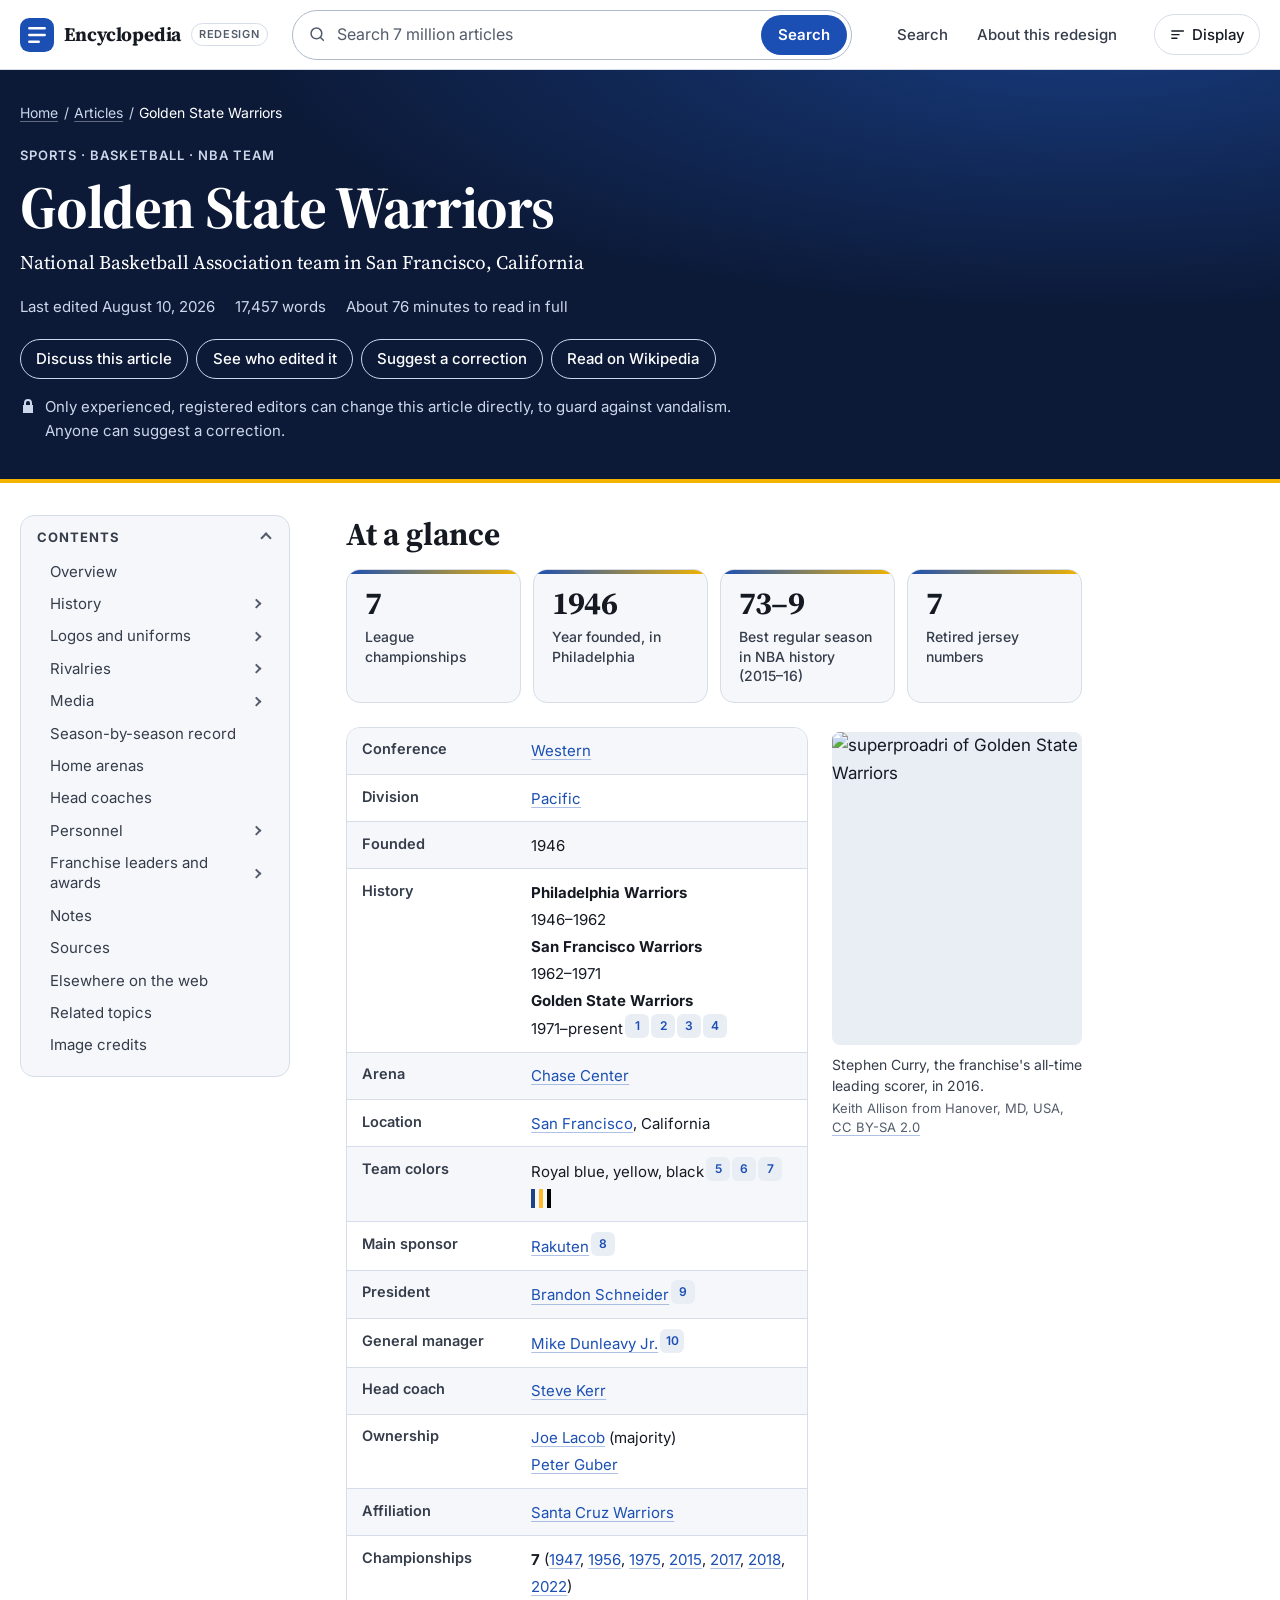
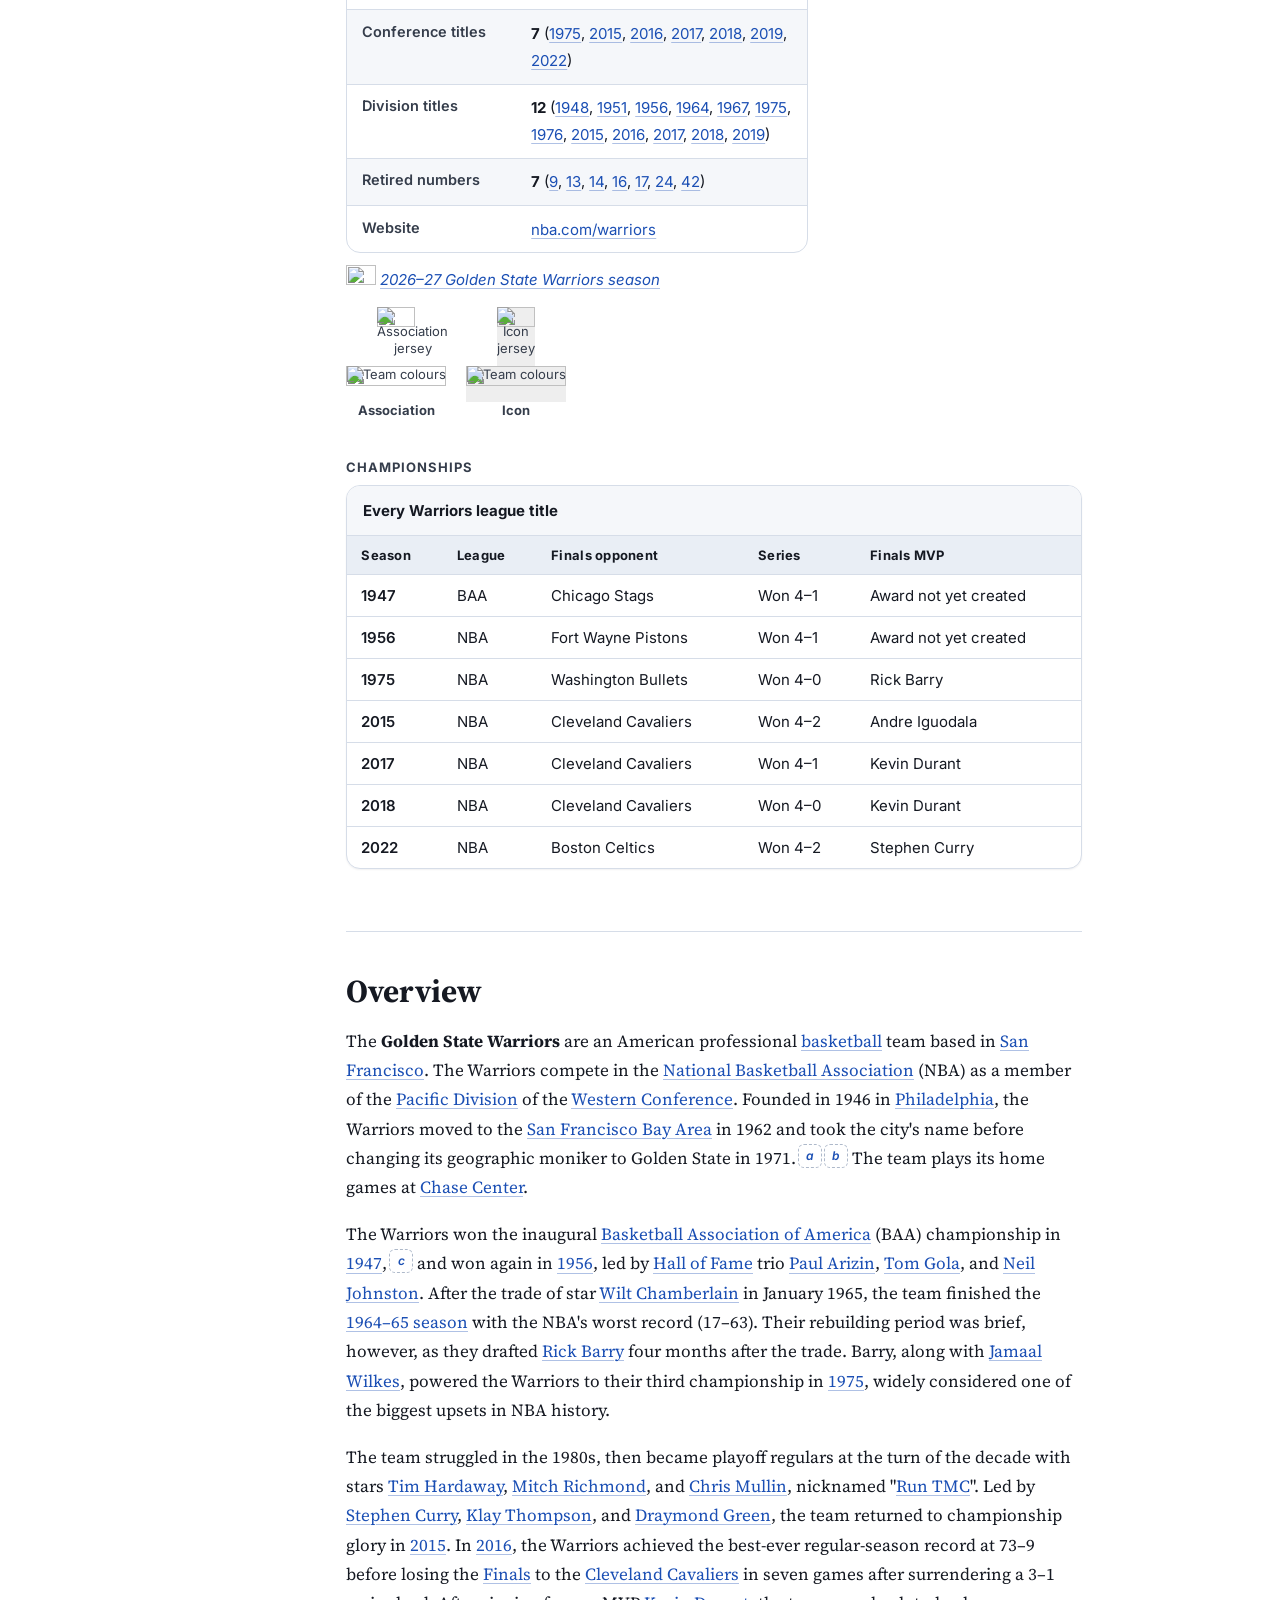
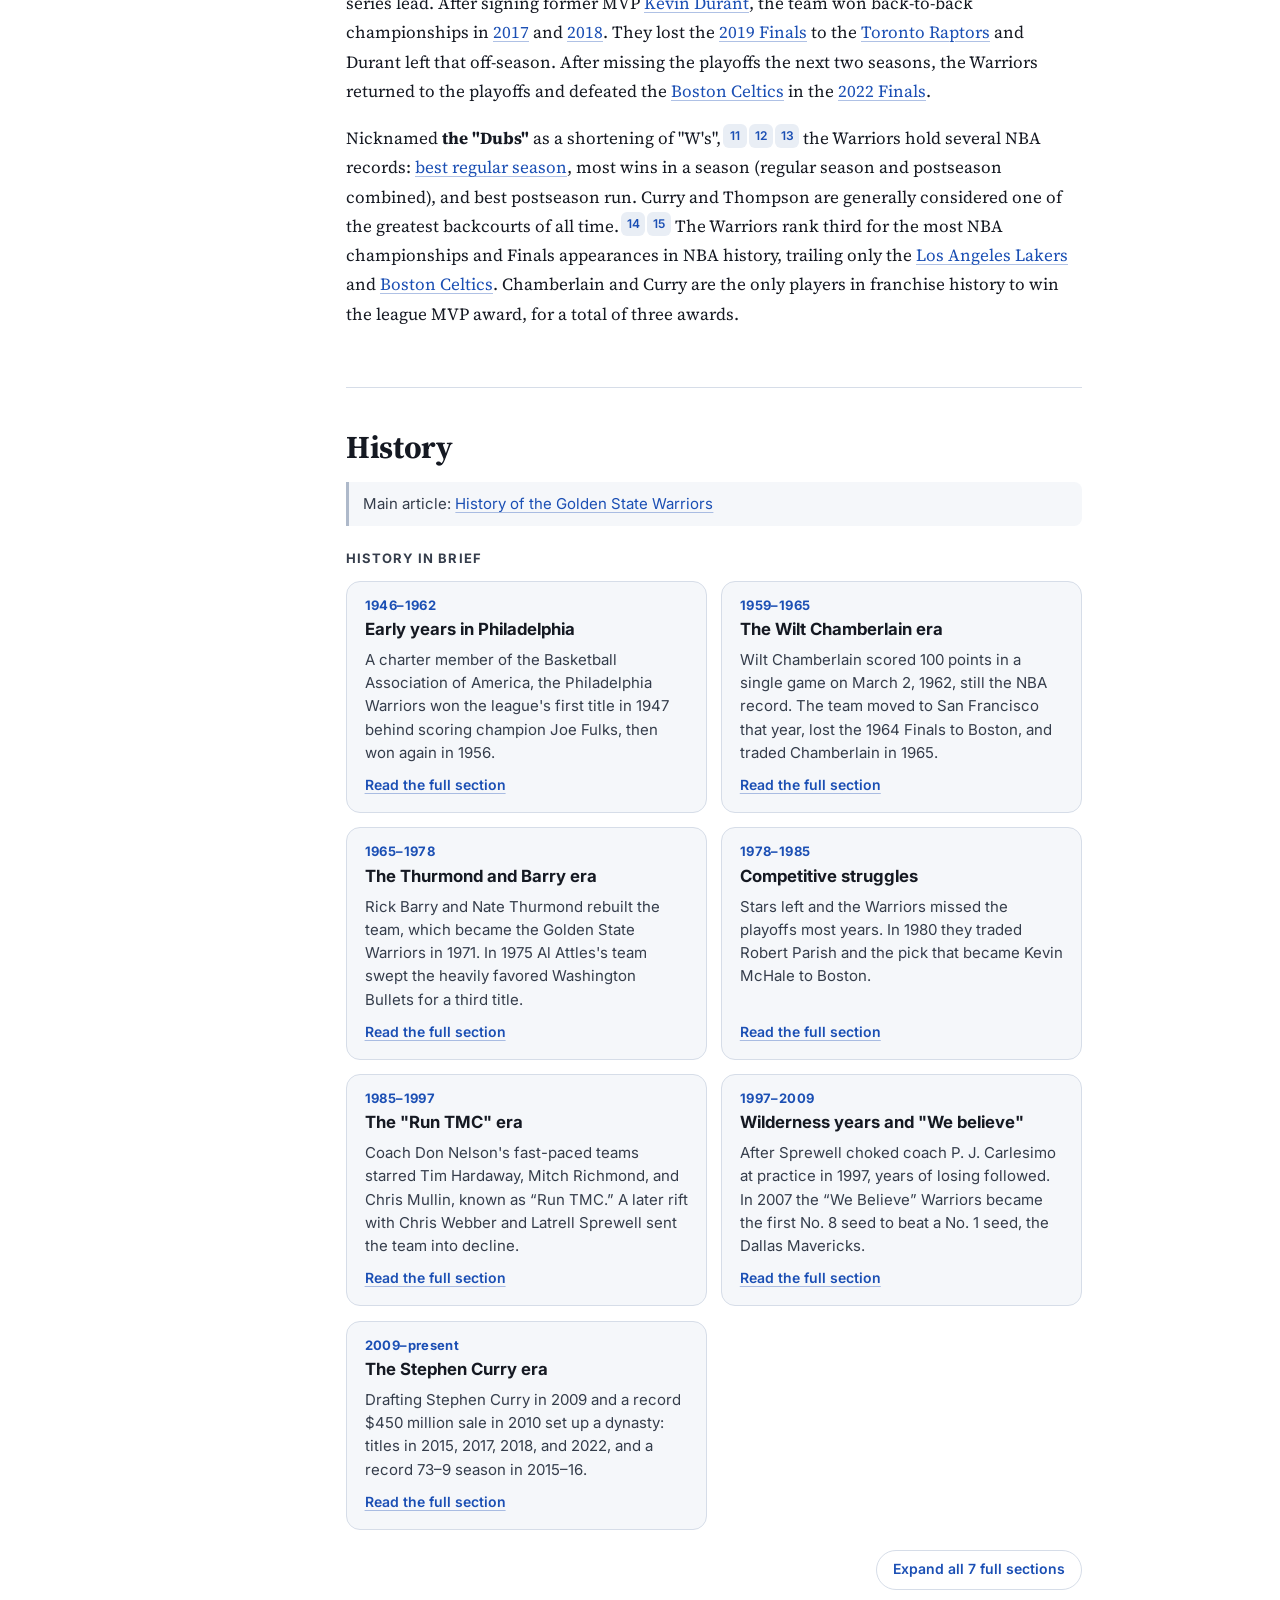
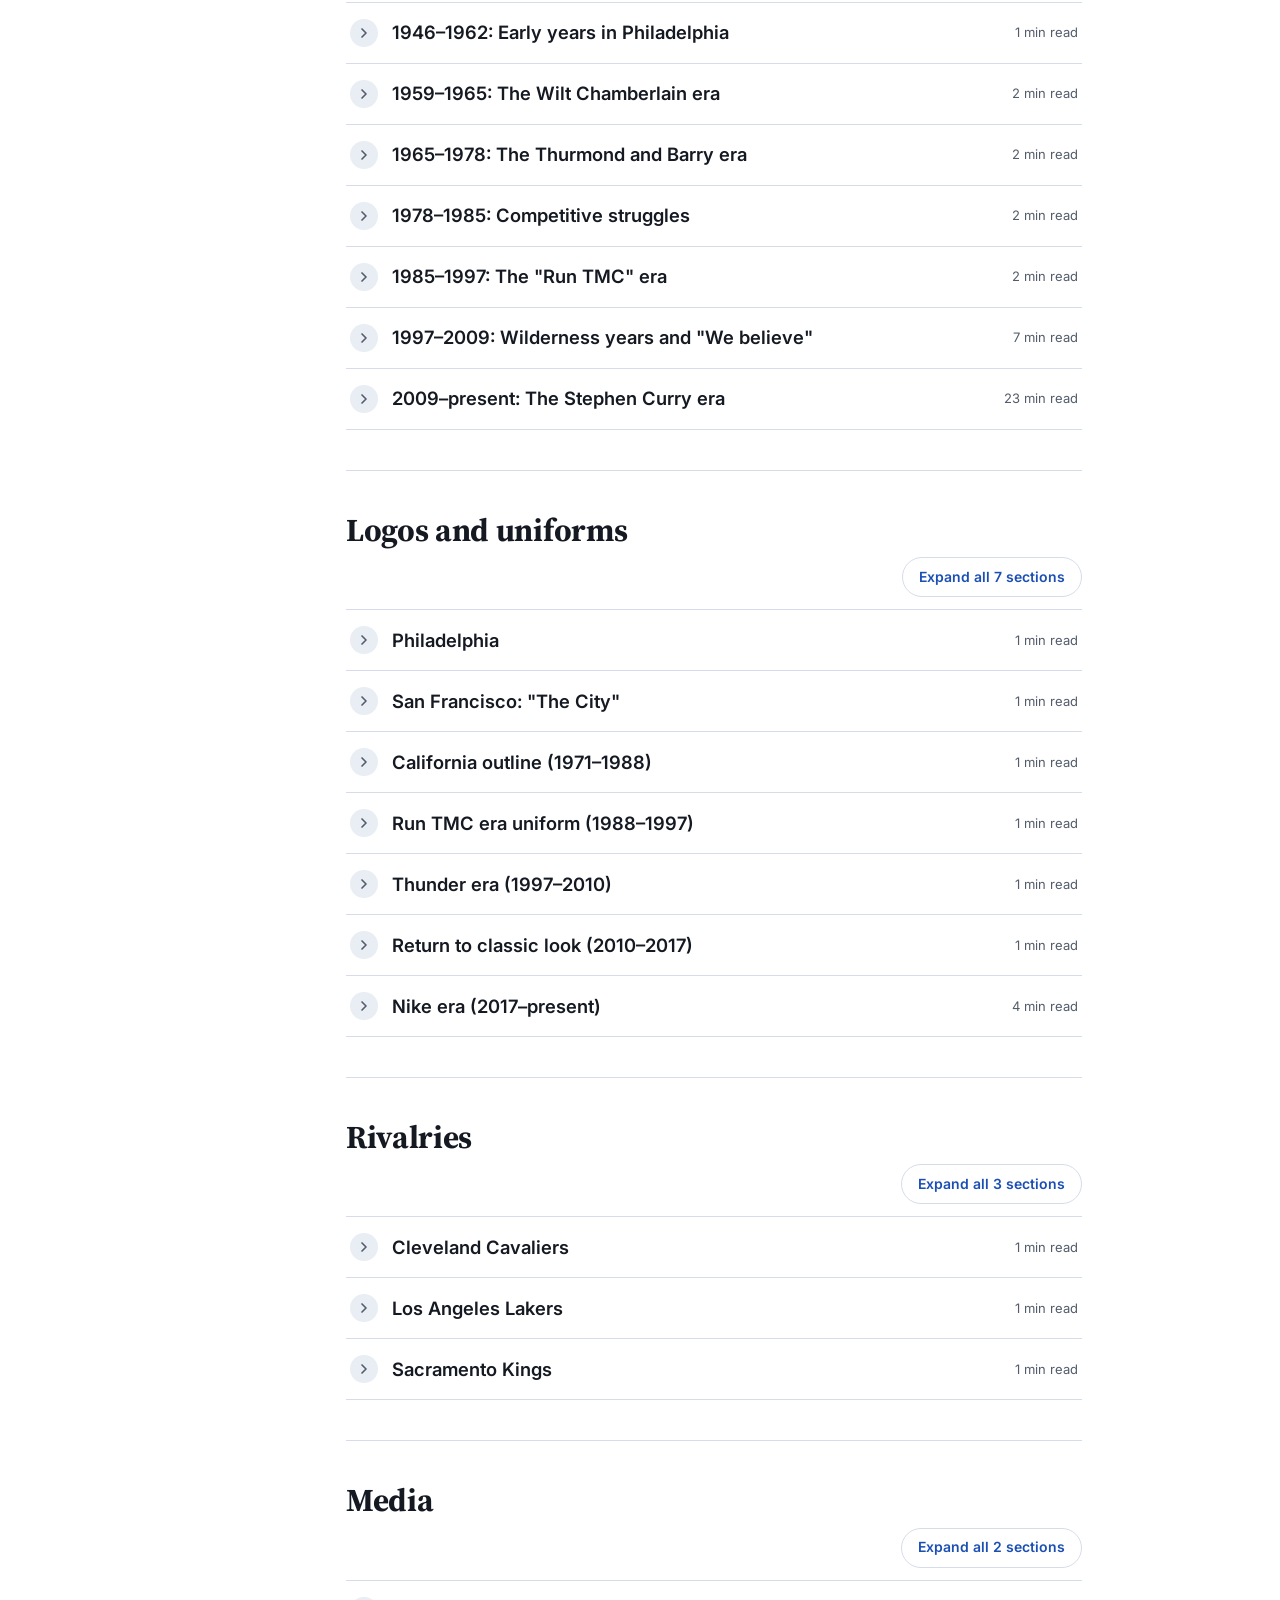
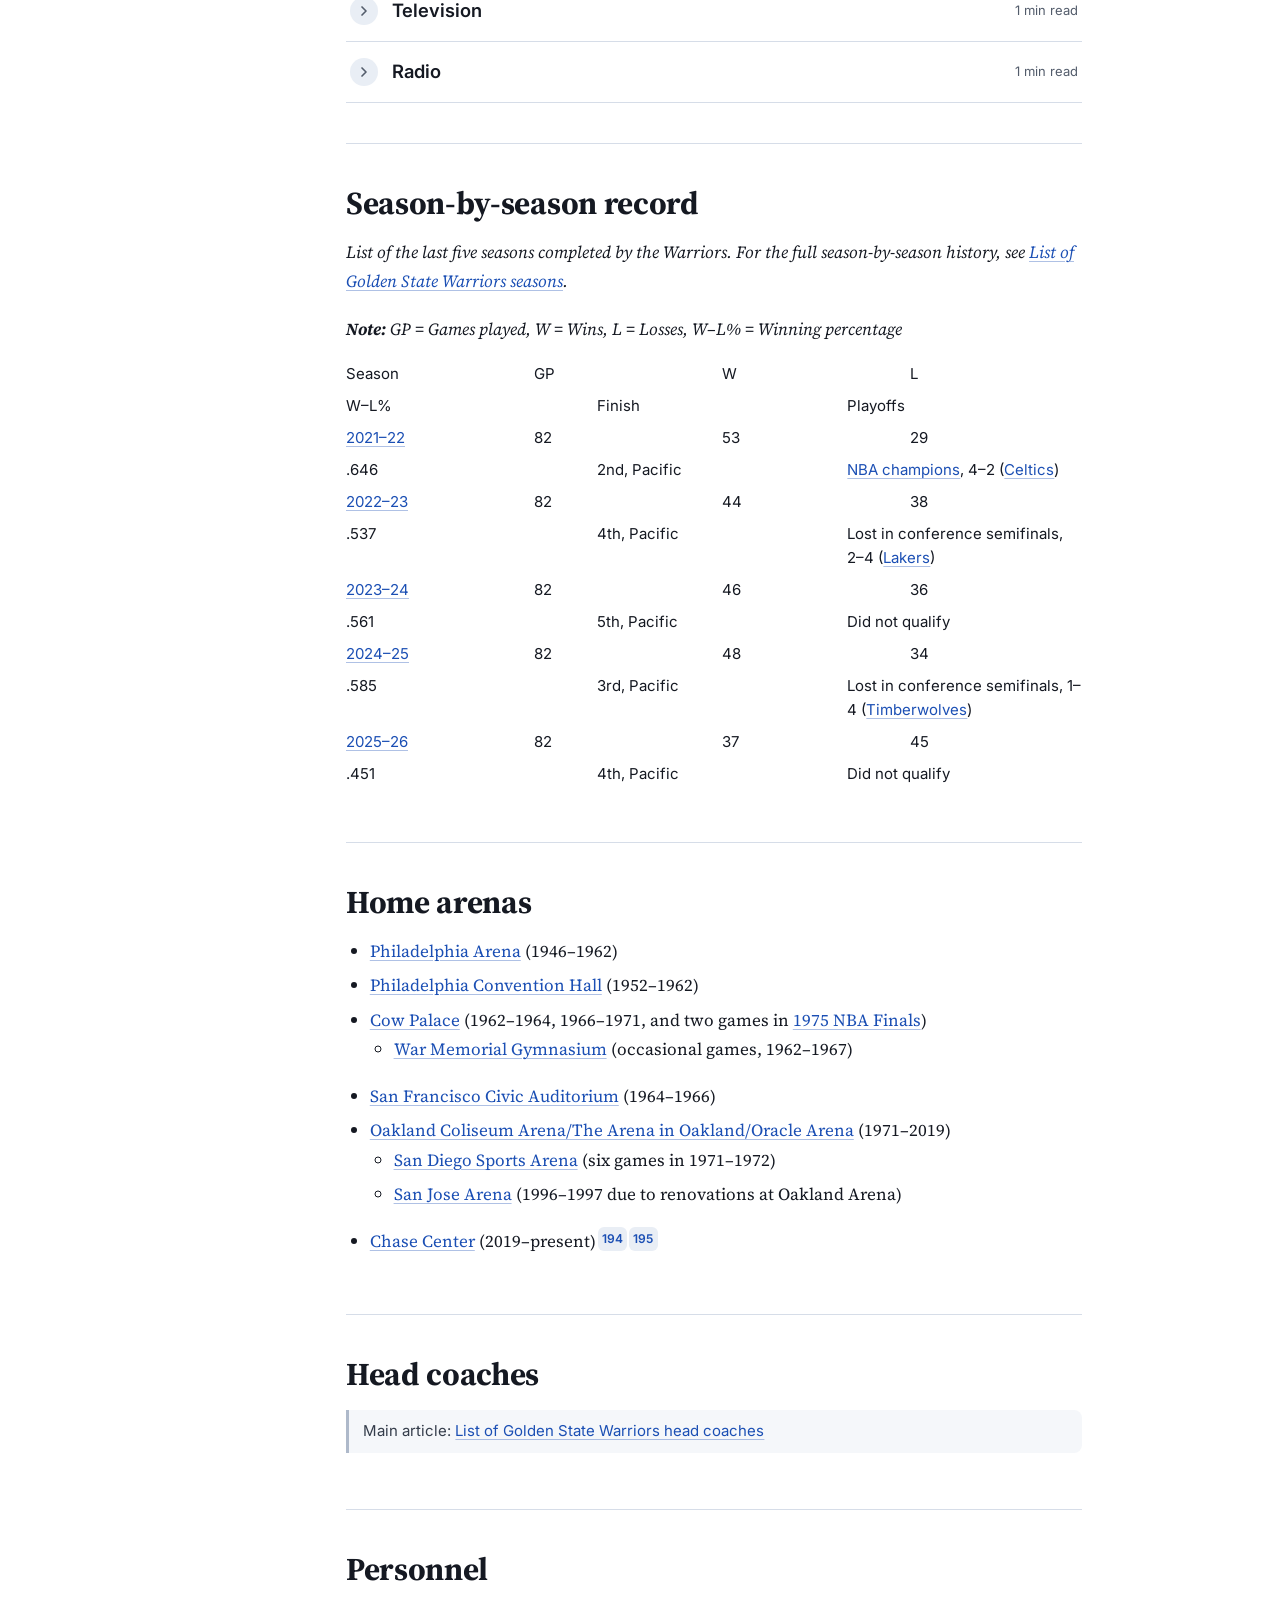
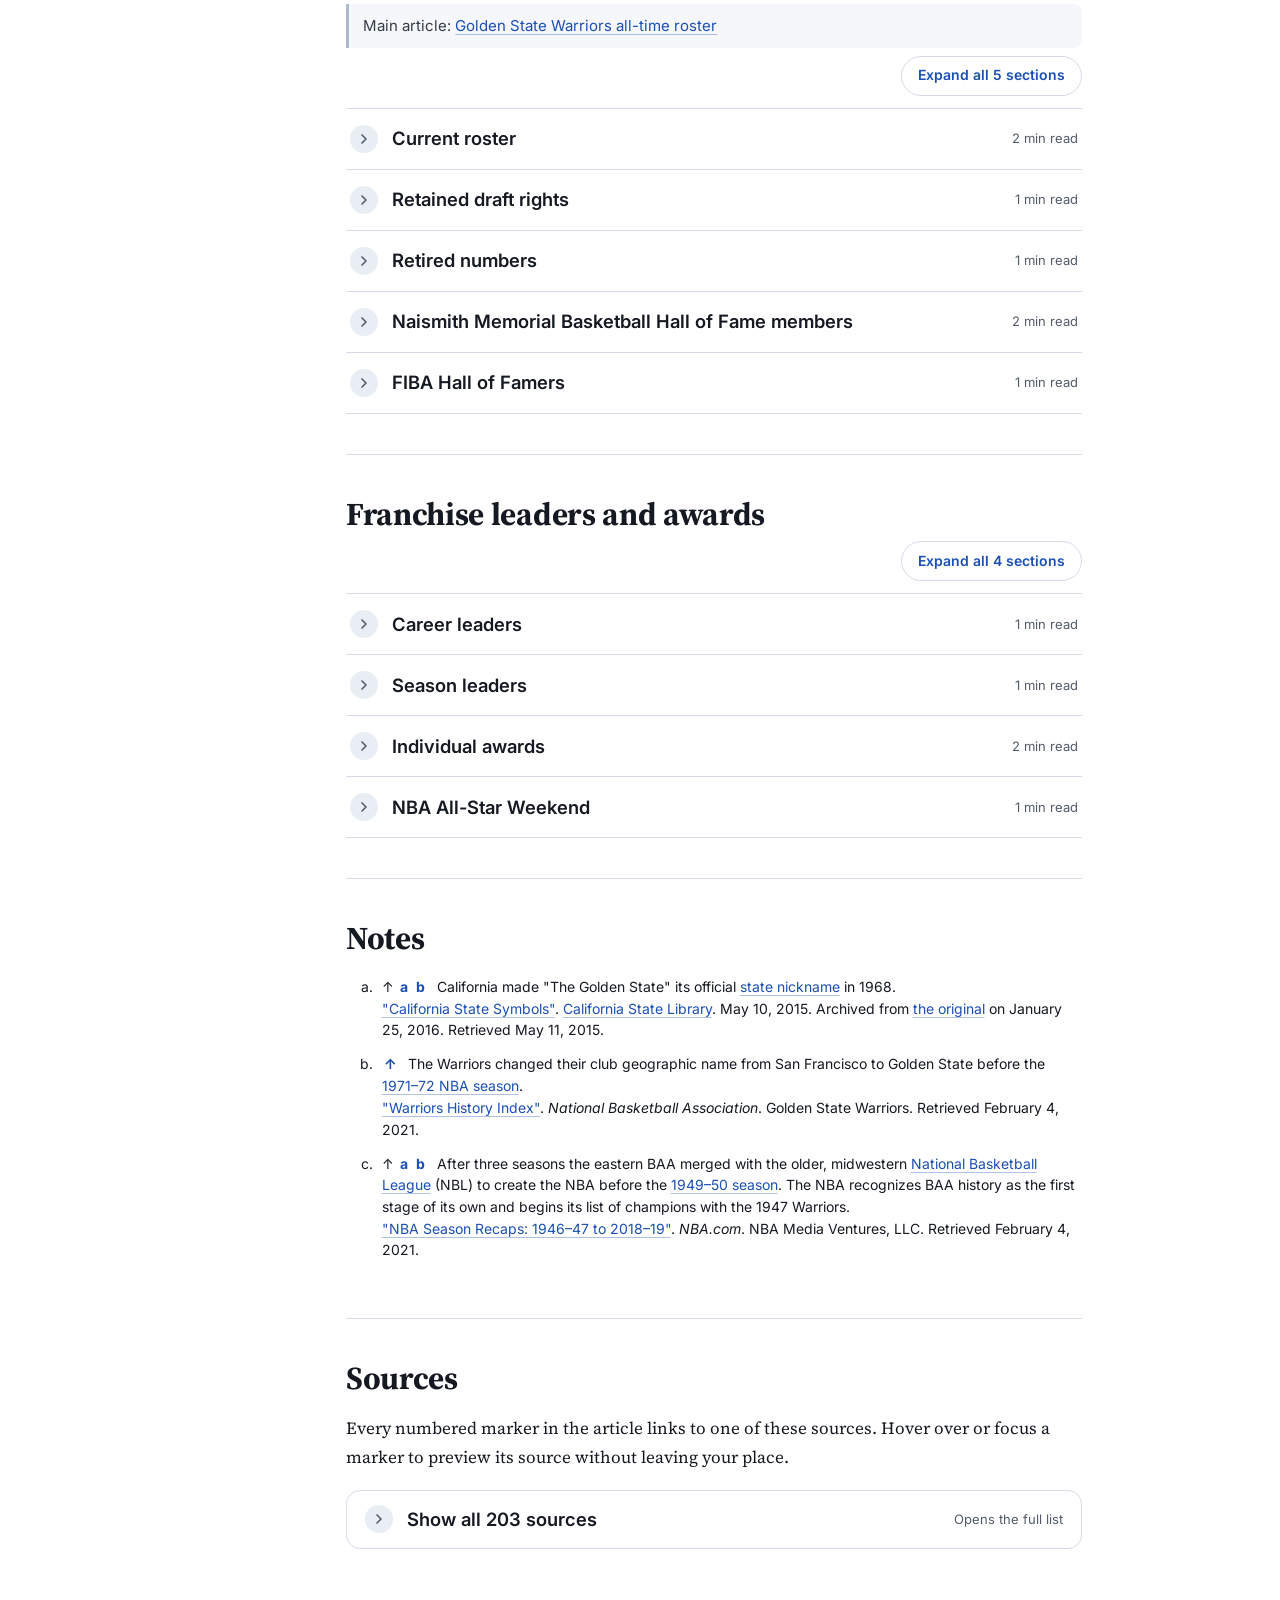
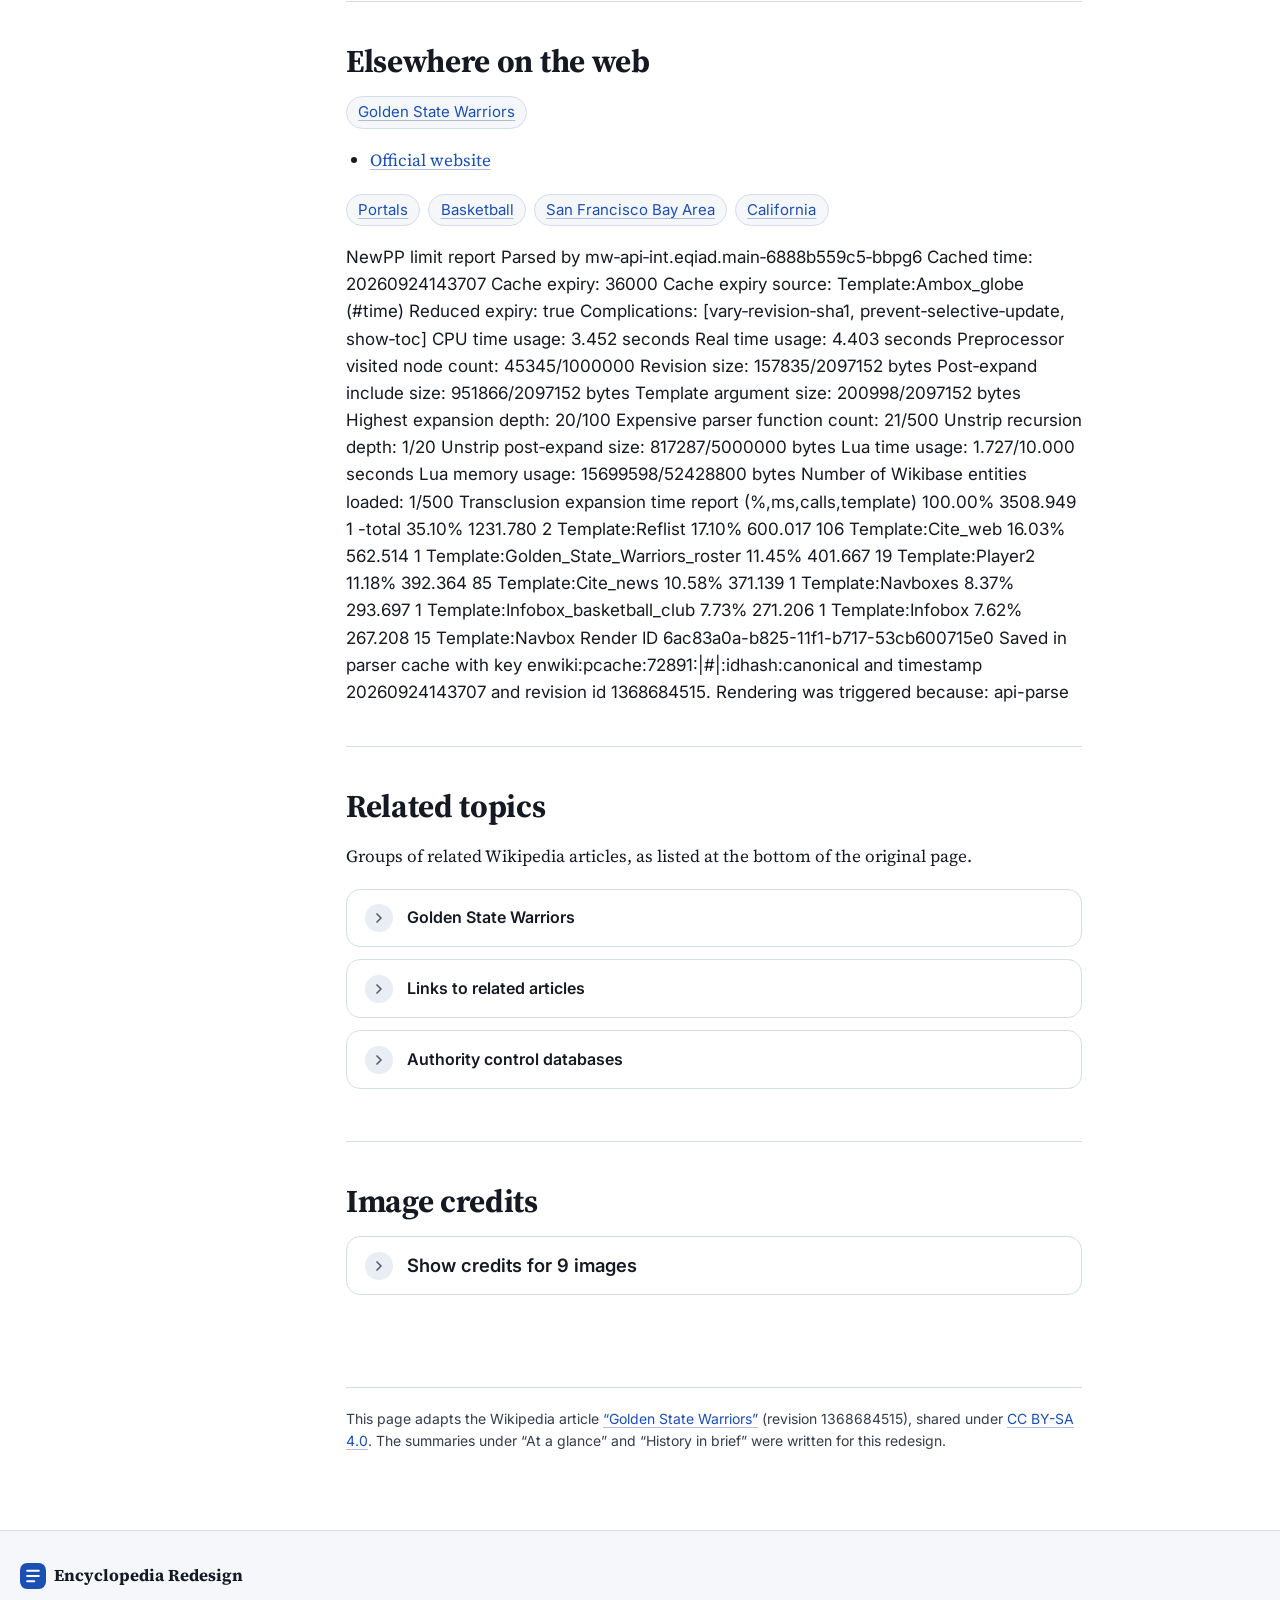
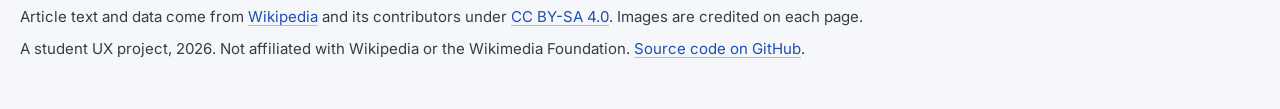
==== commit a0659c46: "Remove redundant consecutive links and caption-duplicating alt text WAVE flagged 4 redundant links (" ====
--- a/wiki/Golden_State_Warriors.html
+++ b/wiki/Golden_State_Warriors.html
@@ -1,92 +1,90 @@
 <!DOCTYPE html>
 <html lang="en">
 <head>
-<meta charset="utf-8">
-<meta name="viewport" content="width=device-width, initial-scale=1">
+<meta charset="utf-8"/>
+<meta content="width=device-width, initial-scale=1" name="viewport"/>
 <title>Golden State Warriors | Encyclopedia Redesign</title>
-<meta name="description" content="National Basketball Association team in San Francisco, California">
-<meta name="color-scheme" content="light dark">
-<link rel="preconnect" href="https://fonts.googleapis.com"><link rel="preconnect" href="https://fonts.gstatic.com" crossorigin><link rel="stylesheet" href="https://fonts.googleapis.com/css2?family=Inter:wght@400;500;600;700&amp;family=Source+Serif+4:ital,opsz,wght@0,8..60,400;0,8..60,600;0,8..60,700;1,8..60,400&amp;display=swap">
-<link rel="stylesheet" href="../css/site.css">
-<link rel="icon" href="../favicon.svg" type="image/svg+xml">
+<meta content="National Basketball Association team in San Francisco, California" name="description"/>
+<meta content="light dark" name="color-scheme"/>
+<link href="https://fonts.googleapis.com" rel="preconnect"/><link crossorigin="" href="https://fonts.gstatic.com" rel="preconnect"/><link href="https://fonts.googleapis.com/css2?family=Inter:wght@400;500;600;700&amp;family=Source+Serif+4:ital,opsz,wght@0,8..60,400;0,8..60,600;0,8..60,700;1,8..60,400&amp;display=swap" rel="stylesheet"/>
+<link href="../css/site.css" rel="stylesheet"/>
+<link href="../favicon.svg" rel="icon" type="image/svg+xml"/>
 <script>
 try{var s=JSON.parse(localStorage.getItem("display")||"{}");var d=document.documentElement;if(s.theme&&s.theme!=="auto")d.dataset.theme=s.theme;if(s.size&&s.size!=="standard")d.dataset.size=s.size;if(s.width==="wide")d.dataset.width="wide";}catch(e){}
 document.documentElement.classList.add("js");
 </script>
-<script src="../js/site.js" defer></script>
-
+<script defer="" src="../js/site.js"></script>
 </head>
 <body>
 <a class="skip-link" href="#main">Skip to main content</a>
 <header class="site-header">
-  <div class="site-header__inner">
-    <a class="brand" href="../index.html"><svg class="brand__mark" viewBox="0 0 40 40" aria-hidden="true" focusable="false"><rect width="40" height="40" rx="11" fill="currentColor"/><path d="M11 12h18M11 20h18M11 28h11" stroke="var(--brand-mark-ink)" stroke-width="3" stroke-linecap="round"/></svg><span class="brand__name">Encyclopedia</span><span class="brand__tag">Redesign</span></a>
-    <form class="search" role="search" action="../search.html" method="get" data-prefix="../">
-  <label class="vh" for="site-q">Search the encyclopedia</label>
-  <div class="search__field">
-    <svg class="icon" viewBox="0 0 24 24" aria-hidden="true" focusable="false"><circle cx="11" cy="11" r="7" fill="none" stroke="currentColor" stroke-width="2"/><path d="m20 20-4-4" stroke="currentColor" stroke-width="2" stroke-linecap="round"/></svg>
-    <input id="site-q" class="search__input" type="search" name="q" value="" placeholder="Search 7 million articles" autocomplete="off" spellcheck="false"
-      role="combobox" aria-autocomplete="list" aria-expanded="false" aria-controls="site-q-list">
-    <button class="search__submit" type="submit">Search</button>
-    <ul class="search__list" id="site-q-list" role="listbox" aria-label="Suggestions" hidden></ul>
-  </div>
-  <p class="vh" id="site-q-status" role="status" aria-live="polite"></p>
+<div class="site-header__inner">
+<a class="brand" href="../index.html"><svg aria-hidden="true" class="brand__mark" focusable="false" viewbox="0 0 40 40"><rect fill="currentColor" height="40" rx="11" width="40"></rect><path d="M11 12h18M11 20h18M11 28h11" stroke="var(--brand-mark-ink)" stroke-linecap="round" stroke-width="3"></path></svg><span class="brand__name">Encyclopedia</span><span class="brand__tag">Redesign</span></a>
+<form action="../search.html" class="search" data-prefix="../" method="get" role="search">
+<label class="vh" for="site-q">Search the encyclopedia</label>
+<div class="search__field">
+<svg aria-hidden="true" class="icon" focusable="false" viewbox="0 0 24 24"><circle cx="11" cy="11" fill="none" r="7" stroke="currentColor" stroke-width="2"></circle><path d="m20 20-4-4" stroke="currentColor" stroke-linecap="round" stroke-width="2"></path></svg>
+<input aria-autocomplete="list" aria-controls="site-q-list" aria-expanded="false" autocomplete="off" class="search__input" id="site-q" name="q" placeholder="Search 7 million articles" role="combobox" spellcheck="false" type="search" value=""/>
+<button class="search__submit" type="submit">Search</button>
+<ul aria-label="Suggestions" class="search__list" hidden="" id="site-q-list" role="listbox"></ul>
+</div>
+<p aria-live="polite" class="vh" id="site-q-status" role="status"></p>
 </form>
-    <nav class="site-nav" aria-label="Site">
-      <ul><li><a href="../search.html">Search</a></li><li><a href="https://github.com/AxanderZ/my-awesome-site#readme">About this redesign</a></li></ul>
-    </nav>
-    <div class="display">
-      <button class="display__toggle" type="button" aria-expanded="false" aria-controls="display-panel"><svg class="icon" viewBox="0 0 24 24" aria-hidden="true" focusable="false"><path d="M4 7h16M4 12h10M4 17h7" stroke="currentColor" stroke-width="2" stroke-linecap="round" fill="none"/></svg><span>Display</span></button>
-      <div class="display__panel" id="display-panel" hidden>
-        <fieldset><legend>Text size</legend>
-          <label><input type="radio" name="size" value="small"> Small</label>
-          <label><input type="radio" name="size" value="standard" checked> Standard</label>
-          <label><input type="radio" name="size" value="large"> Large</label>
-        </fieldset>
-        <fieldset><legend>Page width</legend>
-          <label><input type="radio" name="width" value="standard" checked> Comfortable</label>
-          <label><input type="radio" name="width" value="wide"> Wide</label>
-        </fieldset>
-        <fieldset><legend>Color theme</legend>
-          <label><input type="radio" name="theme" value="auto" checked> Match device</label>
-          <label><input type="radio" name="theme" value="light"> Light</label>
-          <label><input type="radio" name="theme" value="dark"> Dark</label>
-        </fieldset>
-      </div>
-    </div>
-  </div>
+<nav aria-label="Site" class="site-nav">
+<ul><li><a href="../search.html">Search</a></li><li><a href="https://github.com/AxanderZ/my-awesome-site#readme">About this redesign</a></li></ul>
+</nav>
+<div class="display">
+<button aria-controls="display-panel" aria-expanded="false" class="display__toggle" type="button"><svg aria-hidden="true" class="icon" focusable="false" viewbox="0 0 24 24"><path d="M4 7h16M4 12h10M4 17h7" fill="none" stroke="currentColor" stroke-linecap="round" stroke-width="2"></path></svg><span>Display</span></button>
+<div class="display__panel" hidden="" id="display-panel">
+<fieldset><legend>Text size</legend>
+<label><input name="size" type="radio" value="small"/> Small</label>
+<label><input checked="" name="size" type="radio" value="standard"/> Standard</label>
+<label><input name="size" type="radio" value="large"/> Large</label>
+</fieldset>
+<fieldset><legend>Page width</legend>
+<label><input checked="" name="width" type="radio" value="standard"/> Comfortable</label>
+<label><input name="width" type="radio" value="wide"/> Wide</label>
+</fieldset>
+<fieldset><legend>Color theme</legend>
+<label><input checked="" name="theme" type="radio" value="auto"/> Match device</label>
+<label><input name="theme" type="radio" value="light"/> Light</label>
+<label><input name="theme" type="radio" value="dark"/> Dark</label>
+</fieldset>
+</div>
+</div>
+</div>
 </header>
-<div class="progress" aria-hidden="true"><span class="progress__bar"></span></div>
+<div aria-hidden="true" class="progress"><span class="progress__bar"></span></div>
 <main id="main" tabindex="-1">
-  <header class="article-hero">
-    <div class="article-hero__inner">
-      <nav class="crumbs" aria-label="Breadcrumb"><ol><li><a href="../index.html">Home</a></li><li><a href="../search.html">Articles</a></li><li><a href="#main" aria-current="page">Golden State Warriors</a></li></ol></nav>
-      <p class="eyebrow">Sports · Basketball · NBA team</p>
-      <h1 id="page-title">Golden State Warriors</h1>
-      <p class="lede">National Basketball Association team in San Francisco, California</p>
-      <p class="article-meta"><span>Last edited <time datetime="2026-08-10">August 10, 2026</time></span><span>17,457 words</span><span>About 76 minutes to read in full</span></p>
-      <nav class="page-actions" aria-label="Page actions"><ul>
-  <li><a href="https://en.wikipedia.org/wiki/Talk:Golden_State_Warriors">Discuss this article</a></li>
-  <li><a href="https://en.wikipedia.org/w/index.php?title=Golden_State_Warriors&amp;action=history">See who edited it</a></li>
-  <li><a href="https://en.wikipedia.org/w/index.php?title=Talk:Golden_State_Warriors&amp;action=edit&amp;section=new">Suggest a correction</a></li>
-  <li><a href="https://en.wikipedia.org/wiki/Golden_State_Warriors">Read on Wikipedia</a></li>
+<header class="article-hero">
+<div class="article-hero__inner">
+<nav aria-label="Breadcrumb" class="crumbs"><ol><li><a href="../index.html">Home</a></li><li><a href="../search.html">Articles</a></li><li><a aria-current="page" href="#main">Golden State Warriors</a></li></ol></nav>
+<p class="eyebrow">Sports · Basketball · NBA team</p>
+<h1 id="page-title">Golden State Warriors</h1>
+<p class="lede">National Basketball Association team in San Francisco, California</p>
+<p class="article-meta"><span>Last edited <time datetime="2026-08-10">August 10, 2026</time></span><span>17,457 words</span><span>About 76 minutes to read in full</span></p>
+<nav aria-label="Page actions" class="page-actions"><ul>
+<li><a href="https://en.wikipedia.org/wiki/Talk:Golden_State_Warriors">Discuss this article</a></li>
+<li><a href="https://en.wikipedia.org/w/index.php?title=Golden_State_Warriors&amp;action=history">See who edited it</a></li>
+<li><a href="https://en.wikipedia.org/w/index.php?title=Talk:Golden_State_Warriors&amp;action=edit&amp;section=new">Suggest a correction</a></li>
+<li><a href="https://en.wikipedia.org/wiki/Golden_State_Warriors">Read on Wikipedia</a></li>
 </ul></nav>
-      <p class="protect-note"><svg class="icon" viewBox="0 0 16 16" aria-hidden="true" focusable="false"><path d="M4 7V5a4 4 0 1 1 8 0v2h1v8H3V7zm2 0h4V5a2 2 0 1 0-4 0z" fill="currentColor"/></svg><span>Only experienced, registered editors can change this article directly, to guard against vandalism. Anyone can suggest a correction.</span></p>
-    </div>
-  </header>
-  <div class="article-layout">
-    <nav class="toc" aria-labelledby="toc-title">
-      <details class="toc__box" open>
-        <summary class="toc__title" id="toc-title">Contents</summary>
-        <ol class="toc__list"><li class="toc__item"><a href="#overview">Overview</a></li><li class="toc__item has-subs"><div class="toc__row"><a href="#History">History</a><button class="toc__toggle" type="button" aria-expanded="false" aria-label="Show subsections of History"><span aria-hidden="true"></span></button></div><ol class="toc__sub"><li><a href="#1946–1962:_Early_years_in_Philadelphia">1946–1962: Early years in Philadelphia</a></li><li><a href="#1959–1965:_The_Wilt_Chamberlain_era">1959–1965: The Wilt Chamberlain era</a></li><li><a href="#1965–1978:_The_Thurmond_and_Barry_era">1965–1978: The Thurmond and Barry era</a></li><li><a href="#1978–1985:_Competitive_struggles">1978–1985: Competitive struggles</a></li><li><a href="#1985–1997:_The_&quot;Run_TMC&quot;_era">1985–1997: The &quot;Run TMC&quot; era</a></li><li><a href="#1997–2009:_Wilderness_years_and_&quot;We_believe&quot;">1997–2009: Wilderness years and &quot;We believe&quot;</a></li><li><a href="#2009–present:_The_Stephen_Curry_era">2009–present: The Stephen Curry era</a></li></ol></li><li class="toc__item has-subs"><div class="toc__row"><a href="#Logos_and_uniforms">Logos and uniforms</a><button class="toc__toggle" type="button" aria-expanded="false" aria-label="Show subsections of Logos and uniforms"><span aria-hidden="true"></span></button></div><ol class="toc__sub"><li><a href="#Philadelphia">Philadelphia</a></li><li><a href="#San_Francisco:_&quot;The_City&quot;">San Francisco: &quot;The City&quot;</a></li><li><a href="#California_outline_(1971–1988)">California outline (1971–1988)</a></li><li><a href="#Run_TMC_era_uniform_(1988–1997)">Run TMC era uniform (1988–1997)</a></li><li><a href="#Thunder_era_(1997–2010)">Thunder era (1997–2010)</a></li><li><a href="#Return_to_classic_look_(2010–2017)">Return to classic look (2010–2017)</a></li><li><a href="#Nike_era_(2017–present)">Nike era (2017–present)</a></li></ol></li><li class="toc__item has-subs"><div class="toc__row"><a href="#Rivalries">Rivalries</a><button class="toc__toggle" type="button" aria-expanded="false" aria-label="Show subsections of Rivalries"><span aria-hidden="true"></span></button></div><ol class="toc__sub"><li><a href="#Cleveland_Cavaliers">Cleveland Cavaliers</a></li><li><a href="#Los_Angeles_Lakers">Los Angeles Lakers</a></li><li><a href="#Sacramento_Kings">Sacramento Kings</a></li></ol></li><li class="toc__item has-subs"><div class="toc__row"><a href="#Media">Media</a><button class="toc__toggle" type="button" aria-expanded="false" aria-label="Show subsections of Media"><span aria-hidden="true"></span></button></div><ol class="toc__sub"><li><a href="#Television">Television</a></li><li><a href="#Radio">Radio</a></li></ol></li><li class="toc__item"><a href="#Season-by-season_record">Season-by-season record</a></li><li class="toc__item"><a href="#Home_arenas">Home arenas</a></li><li class="toc__item"><a href="#Head_coaches">Head coaches</a></li><li class="toc__item has-subs"><div class="toc__row"><a href="#Personnel">Personnel</a><button class="toc__toggle" type="button" aria-expanded="false" aria-label="Show subsections of Personnel"><span aria-hidden="true"></span></button></div><ol class="toc__sub"><li><a href="#Current_roster">Current roster</a></li><li><a href="#Retained_draft_rights">Retained draft rights</a></li><li><a href="#Retired_numbers">Retired numbers</a></li><li><a href="#Naismith_Memorial_Basketball_Hall_of_Fame_members">Naismith Memorial Basketball Hall of Fame members</a></li><li><a href="#FIBA_Hall_of_Famers">FIBA Hall of Famers</a></li></ol></li><li class="toc__item has-subs"><div class="toc__row"><a href="#Franchise_leaders_and_awards">Franchise leaders and awards</a><button class="toc__toggle" type="button" aria-expanded="false" aria-label="Show subsections of Franchise leaders and awards"><span aria-hidden="true"></span></button></div><ol class="toc__sub"><li><a href="#Career_leaders">Career leaders</a></li><li><a href="#Season_leaders">Season leaders</a></li><li><a href="#Individual_awards">Individual awards</a></li><li><a href="#NBA_All-Star_Weekend">NBA All-Star Weekend</a></li></ol></li><li class="toc__item"><a href="#Notes">Notes</a></li><li class="toc__item"><a href="#References">Sources</a></li><li class="toc__item"><a href="#External_links">Elsewhere on the web</a></li><li class="toc__item"><a href="#related-topics">Related topics</a></li><li class="toc__item"><a href="#image-credits">Image credits</a></li></ol>
-      </details>
-    </nav>
-    <article class="article" aria-labelledby="page-title">
-      <section class="section glance" aria-labelledby="at-a-glance">
-        <h2 id="at-a-glance">At a glance</h2>
-        <ul class="stats"><li class="stat"><span class="stat__value">7</span><span class="stat__label">League championships</span></li><li class="stat"><span class="stat__value">1946</span><span class="stat__label">Year founded, in Philadelphia</span></li><li class="stat"><span class="stat__value">73–9</span><span class="stat__label">Best regular season in NBA history (2015–16)</span></li><li class="stat"><span class="stat__value">7</span><span class="stat__label">Retired jersey numbers</span></li></ul>
-        <div class="glance__grid">
-          <div class="glance__facts"><div><dl class="facts"><div><dt>Conference</dt><dd><a href="https://en.wikipedia.org/wiki/Western_Conference_(NBA)">Western</a></dd></div><div><dt>Division</dt><dd><a href="https://en.wikipedia.org/wiki/Pacific_Division_(NBA)">Pacific</a></dd></div><div><dt>Founded</dt><dd>1946</dd></div><div><dt>History</dt><dd><b>Philadelphia Warriors</b><br/>1946–1962<br/><b>San Francisco Warriors</b><br/>1962–1971<br/><b>Golden State Warriors</b><br/>1971–present<sup class="cite" id="cite_ref-1"><a aria-label="Source 1" href="#cite_note-1">1</a></sup><sup class="cite" id="cite_ref-2"><a aria-label="Source 2" href="#cite_note-2">2</a></sup><sup class="cite" id="cite_ref-3"><a aria-label="Source 3" href="#cite_note-3">3</a></sup><sup class="cite" id="cite_ref-4"><a aria-label="Source 4" href="#cite_note-4">4</a></sup></dd></div><div><dt>Arena</dt><dd><a href="https://en.wikipedia.org/wiki/Chase_Center">Chase Center</a></dd></div><div><dt>Location</dt><dd><a href="https://en.wikipedia.org/wiki/San_Francisco">San Francisco</a>, California</dd></div><div><dt>Team colors</dt><dd>Royal blue, yellow, black<sup class="cite" id="cite_ref-WarriorsNewLogo2010_5-0"><a aria-label="Source 5" href="#cite_note-WarriorsNewLogo2010-5">5</a></sup><sup class="cite" id="cite_ref-6"><a aria-label="Source 6" href="#cite_note-6">6</a></sup><sup class="cite" id="cite_ref-7"><a aria-label="Source 7" href="#cite_note-7">7</a></sup><br/><span style="forced-color-adjust:none; background-color:#1D428A; "> </span> <span style="forced-color-adjust:none; background-color:#FDB927; "> </span> <span style="forced-color-adjust:none; background-color:#000000; "> </span></dd></div><div><dt>Main sponsor</dt><dd><a href="https://en.wikipedia.org/wiki/Rakuten">Rakuten</a><sup class="cite" id="cite_ref-8"><a aria-label="Source 8" href="#cite_note-8">8</a></sup></dd></div><div><dt>President</dt><dd><a href="https://en.wikipedia.org/wiki/Brandon_Schneider_(executive)">Brandon Schneider</a><sup class="cite" id="cite_ref-Schneider_9-0"><a aria-label="Source 9" href="#cite_note-Schneider-9">9</a></sup></dd></div><div><dt><span>General manager</span></dt><dd><a href="https://en.wikipedia.org/wiki/Mike_Dunleavy_Jr.">Mike Dunleavy Jr.</a><sup class="cite" id="cite_ref-10"><a aria-label="Source 10" href="#cite_note-10">10</a></sup></dd></div><div><dt>Head coach</dt><dd><a href="https://en.wikipedia.org/wiki/Steve_Kerr">Steve Kerr</a></dd></div><div><dt>Ownership</dt><dd><a href="https://en.wikipedia.org/wiki/Joe_Lacob">Joe Lacob</a> (majority)<br/><a href="https://en.wikipedia.org/wiki/Peter_Guber">Peter Guber</a></dd></div><div><dt>Affiliation</dt><dd><a href="https://en.wikipedia.org/wiki/Santa_Cruz_Warriors">Santa Cruz Warriors</a></dd></div><div><dt>Championships</dt><dd><b>7</b> (<a href="https://en.wikipedia.org/wiki/1947_BAA_Finals">1947</a>, <a href="https://en.wikipedia.org/wiki/1956_NBA_Finals">1956</a>, <a href="https://en.wikipedia.org/wiki/1975_NBA_Finals">1975</a>, <a href="https://en.wikipedia.org/wiki/2015_NBA_Finals">2015</a>, <a href="https://en.wikipedia.org/wiki/2017_NBA_Finals">2017</a>, <a href="https://en.wikipedia.org/wiki/2018_NBA_Finals">2018</a>, <a href="https://en.wikipedia.org/wiki/2022_NBA_Finals">2022</a>)</dd></div><div><dt><span>Conference titles</span></dt><dd><b>7</b> (<a href="https://en.wikipedia.org/wiki/1975_NBA_playoffs">1975</a>, <a href="https://en.wikipedia.org/wiki/2015_NBA_playoffs">2015</a>, <a href="https://en.wikipedia.org/wiki/2016_NBA_playoffs">2016</a>, <a href="https://en.wikipedia.org/wiki/2017_NBA_playoffs">2017</a>, <a href="https://en.wikipedia.org/wiki/2018_NBA_playoffs">2018</a>, <a href="https://en.wikipedia.org/wiki/2019_NBA_playoffs">2019</a>, <a href="https://en.wikipedia.org/wiki/2022_NBA_playoffs">2022</a>)</dd></div><div><dt>Division titles</dt><dd><b>12</b> (<a href="https://en.wikipedia.org/wiki/1947%E2%80%9348_BAA_season">1948</a>, <a href="https://en.wikipedia.org/wiki/1950%E2%80%9351_Philadelphia_Warriors_season">1951</a>, <a href="https://en.wikipedia.org/wiki/1955%E2%80%9356_Philadelphia_Warriors_season">1956</a>, <a href="https://en.wikipedia.org/wiki/1963%E2%80%9364_San_Francisco_Warriors_season">1964</a>, <a href="https://en.wikipedia.org/wiki/1966%E2%80%9367_San_Francisco_Warriors_season">1967</a>, <a href="https://en.wikipedia.org/wiki/1974%E2%80%9375_Golden_State_Warriors_season">1975</a>, <a href="https://en.wikipedia.org/wiki/1975%E2%80%9376_Golden_State_Warriors_season">1976</a>, <a href="https://en.wikipedia.org/wiki/2014%E2%80%9315_Golden_State_Warriors_season">2015</a>, <a href="https://en.wikipedia.org/wiki/2015%E2%80%9316_Golden_State_Warriors_season">2016</a>, <a href="https://en.wikipedia.org/wiki/2016%E2%80%9317_Golden_State_Warriors_season">2017</a>, <a href="https://en.wikipedia.org/wiki/2017%E2%80%9318_Golden_State_Warriors_season">2018</a>, <a href="https://en.wikipedia.org/wiki/2018%E2%80%9319_Golden_State_Warriors_season">2019</a>)</dd></div><div><dt>Retired numbers</dt><dd><b>7</b> (<a href="https://en.wikipedia.org/wiki/Andre_Iguodala">9</a>, <a href="https://en.wikipedia.org/wiki/Wilt_Chamberlain">13</a>, <a href="https://en.wikipedia.org/wiki/Tom_Meschery">14</a>, <a href="https://en.wikipedia.org/wiki/Al_Attles">16</a>, <a href="https://en.wikipedia.org/wiki/Chris_Mullin">17</a>, <a href="https://en.wikipedia.org/wiki/Rick_Barry">24</a>, <a href="https://en.wikipedia.org/wiki/Nate_Thurmond">42</a>)</dd></div><div><dt>Website</dt><dd><span><a class="ext" href="http://nba.com/warriors">nba<wbr/>.com<wbr/>/warriors</a></span></dd></div></dl><div class="facts__extra"><span><span><img alt="" decoding="async" height="30" loading="lazy" src="https://thumb.wikimedia.org/wikipedia/commons/thumb/4/48/Basketball_current_event.svg/40px-Basketball_current_event.svg.png" srcset="https://thumb.wikimedia.org/wikipedia/commons/thumb/4/48/Basketball_current_event.svg/60px-Basketball_current_event.svg.png 2x" width="30"/></span></span> <i><a href="https://en.wikipedia.org/wiki/2026%E2%80%9327_Golden_State_Warriors_season">2026–27 Golden State Warriors season</a></i></div><div class="facts__extra"><div class="kit-grid"><div class="kit"><div>
+<p class="protect-note"><svg aria-hidden="true" class="icon" focusable="false" viewbox="0 0 16 16"><path d="M4 7V5a4 4 0 1 1 8 0v2h1v8H3V7zm2 0h4V5a2 2 0 1 0-4 0z" fill="currentColor"></path></svg><span>Only experienced, registered editors can change this article directly, to guard against vandalism. Anyone can suggest a correction.</span></p>
+</div>
+</header>
+<div class="article-layout">
+<nav aria-labelledby="toc-title" class="toc">
+<details class="toc__box" open="">
+<summary class="toc__title" id="toc-title">Contents</summary>
+<ol class="toc__list"><li class="toc__item"><a href="#overview">Overview</a></li><li class="toc__item has-subs"><div class="toc__row"><a href="#History">History</a><button aria-expanded="false" aria-label="Show subsections of History" class="toc__toggle" type="button"><span aria-hidden="true"></span></button></div><ol class="toc__sub"><li><a href="#1946–1962:_Early_years_in_Philadelphia">1946–1962: Early years in Philadelphia</a></li><li><a href="#1959–1965:_The_Wilt_Chamberlain_era">1959–1965: The Wilt Chamberlain era</a></li><li><a href="#1965–1978:_The_Thurmond_and_Barry_era">1965–1978: The Thurmond and Barry era</a></li><li><a href="#1978–1985:_Competitive_struggles">1978–1985: Competitive struggles</a></li><li><a href='#1985–1997:_The_"Run_TMC"_era'>1985–1997: The "Run TMC" era</a></li><li><a href='#1997–2009:_Wilderness_years_and_"We_believe"'>1997–2009: Wilderness years and "We believe"</a></li><li><a href="#2009–present:_The_Stephen_Curry_era">2009–present: The Stephen Curry era</a></li></ol></li><li class="toc__item has-subs"><div class="toc__row"><a href="#Logos_and_uniforms">Logos and uniforms</a><button aria-expanded="false" aria-label="Show subsections of Logos and uniforms" class="toc__toggle" type="button"><span aria-hidden="true"></span></button></div><ol class="toc__sub"><li><a href="#Philadelphia">Philadelphia</a></li><li><a href='#San_Francisco:_"The_City"'>San Francisco: "The City"</a></li><li><a href="#California_outline_(1971–1988)">California outline (1971–1988)</a></li><li><a href="#Run_TMC_era_uniform_(1988–1997)">Run TMC era uniform (1988–1997)</a></li><li><a href="#Thunder_era_(1997–2010)">Thunder era (1997–2010)</a></li><li><a href="#Return_to_classic_look_(2010–2017)">Return to classic look (2010–2017)</a></li><li><a href="#Nike_era_(2017–present)">Nike era (2017–present)</a></li></ol></li><li class="toc__item has-subs"><div class="toc__row"><a href="#Rivalries">Rivalries</a><button aria-expanded="false" aria-label="Show subsections of Rivalries" class="toc__toggle" type="button"><span aria-hidden="true"></span></button></div><ol class="toc__sub"><li><a href="#Cleveland_Cavaliers">Cleveland Cavaliers</a></li><li><a href="#Los_Angeles_Lakers">Los Angeles Lakers</a></li><li><a href="#Sacramento_Kings">Sacramento Kings</a></li></ol></li><li class="toc__item has-subs"><div class="toc__row"><a href="#Media">Media</a><button aria-expanded="false" aria-label="Show subsections of Media" class="toc__toggle" type="button"><span aria-hidden="true"></span></button></div><ol class="toc__sub"><li><a href="#Television">Television</a></li><li><a href="#Radio">Radio</a></li></ol></li><li class="toc__item"><a href="#Season-by-season_record">Season-by-season record</a></li><li class="toc__item"><a href="#Home_arenas">Home arenas</a></li><li class="toc__item"><a href="#Head_coaches">Head coaches</a></li><li class="toc__item has-subs"><div class="toc__row"><a href="#Personnel">Personnel</a><button aria-expanded="false" aria-label="Show subsections of Personnel" class="toc__toggle" type="button"><span aria-hidden="true"></span></button></div><ol class="toc__sub"><li><a href="#Current_roster">Current roster</a></li><li><a href="#Retained_draft_rights">Retained draft rights</a></li><li><a href="#Retired_numbers">Retired numbers</a></li><li><a href="#Naismith_Memorial_Basketball_Hall_of_Fame_members">Naismith Memorial Basketball Hall of Fame members</a></li><li><a href="#FIBA_Hall_of_Famers">FIBA Hall of Famers</a></li></ol></li><li class="toc__item has-subs"><div class="toc__row"><a href="#Franchise_leaders_and_awards">Franchise leaders and awards</a><button aria-expanded="false" aria-label="Show subsections of Franchise leaders and awards" class="toc__toggle" type="button"><span aria-hidden="true"></span></button></div><ol class="toc__sub"><li><a href="#Career_leaders">Career leaders</a></li><li><a href="#Season_leaders">Season leaders</a></li><li><a href="#Individual_awards">Individual awards</a></li><li><a href="#NBA_All-Star_Weekend">NBA All-Star Weekend</a></li></ol></li><li class="toc__item"><a href="#Notes">Notes</a></li><li class="toc__item"><a href="#References">Sources</a></li><li class="toc__item"><a href="#External_links">Elsewhere on the web</a></li><li class="toc__item"><a href="#related-topics">Related topics</a></li><li class="toc__item"><a href="#image-credits">Image credits</a></li></ol>
+</details>
+</nav>
+<article aria-labelledby="page-title" class="article">
+<section aria-labelledby="at-a-glance" class="section glance">
+<h2 id="at-a-glance">At a glance</h2>
+<ul class="stats"><li class="stat"><span class="stat__value">7</span><span class="stat__label">League championships</span></li><li class="stat"><span class="stat__value">1946</span><span class="stat__label">Year founded, in Philadelphia</span></li><li class="stat"><span class="stat__value">73–9</span><span class="stat__label">Best regular season in NBA history (2015–16)</span></li><li class="stat"><span class="stat__value">7</span><span class="stat__label">Retired jersey numbers</span></li></ul>
+<div class="glance__grid">
+<div class="glance__facts"><div><dl class="facts"><div><dt>Conference</dt><dd><a href="https://en.wikipedia.org/wiki/Western_Conference_(NBA)">Western</a></dd></div><div><dt>Division</dt><dd><a href="https://en.wikipedia.org/wiki/Pacific_Division_(NBA)">Pacific</a></dd></div><div><dt>Founded</dt><dd>1946</dd></div><div><dt>History</dt><dd><b>Philadelphia Warriors</b><br/>1946–1962<br/><b>San Francisco Warriors</b><br/>1962–1971<br/><b>Golden State Warriors</b><br/>1971–present<sup class="cite" id="cite_ref-1"><a aria-label="Source 1" href="#cite_note-1">1</a></sup><sup class="cite" id="cite_ref-2"><a aria-label="Source 2" href="#cite_note-2">2</a></sup><sup class="cite" id="cite_ref-3"><a aria-label="Source 3" href="#cite_note-3">3</a></sup><sup class="cite" id="cite_ref-4"><a aria-label="Source 4" href="#cite_note-4">4</a></sup></dd></div><div><dt>Arena</dt><dd><a href="https://en.wikipedia.org/wiki/Chase_Center">Chase Center</a></dd></div><div><dt>Location</dt><dd><a href="https://en.wikipedia.org/wiki/San_Francisco">San Francisco</a>, California</dd></div><div><dt>Team colors</dt><dd>Royal blue, yellow, black<sup class="cite" id="cite_ref-WarriorsNewLogo2010_5-0"><a aria-label="Source 5" href="#cite_note-WarriorsNewLogo2010-5">5</a></sup><sup class="cite" id="cite_ref-6"><a aria-label="Source 6" href="#cite_note-6">6</a></sup><sup class="cite" id="cite_ref-7"><a aria-label="Source 7" href="#cite_note-7">7</a></sup><br/><span style="forced-color-adjust:none; background-color:#1D428A; "> </span> <span style="forced-color-adjust:none; background-color:#FDB927; "> </span> <span style="forced-color-adjust:none; background-color:#000000; "> </span></dd></div><div><dt>Main sponsor</dt><dd><a href="https://en.wikipedia.org/wiki/Rakuten">Rakuten</a><sup class="cite" id="cite_ref-8"><a aria-label="Source 8" href="#cite_note-8">8</a></sup></dd></div><div><dt>President</dt><dd><a href="https://en.wikipedia.org/wiki/Brandon_Schneider_(executive)">Brandon Schneider</a><sup class="cite" id="cite_ref-Schneider_9-0"><a aria-label="Source 9" href="#cite_note-Schneider-9">9</a></sup></dd></div><div><dt><span>General manager</span></dt><dd><a href="https://en.wikipedia.org/wiki/Mike_Dunleavy_Jr.">Mike Dunleavy Jr.</a><sup class="cite" id="cite_ref-10"><a aria-label="Source 10" href="#cite_note-10">10</a></sup></dd></div><div><dt>Head coach</dt><dd><a href="https://en.wikipedia.org/wiki/Steve_Kerr">Steve Kerr</a></dd></div><div><dt>Ownership</dt><dd><a href="https://en.wikipedia.org/wiki/Joe_Lacob">Joe Lacob</a> (majority)<br/><a href="https://en.wikipedia.org/wiki/Peter_Guber">Peter Guber</a></dd></div><div><dt>Affiliation</dt><dd><a href="https://en.wikipedia.org/wiki/Santa_Cruz_Warriors">Santa Cruz Warriors</a></dd></div><div><dt>Championships</dt><dd><b>7</b> (<a href="https://en.wikipedia.org/wiki/1947_BAA_Finals">1947</a>, <a href="https://en.wikipedia.org/wiki/1956_NBA_Finals">1956</a>, <a href="https://en.wikipedia.org/wiki/1975_NBA_Finals">1975</a>, <a href="https://en.wikipedia.org/wiki/2015_NBA_Finals">2015</a>, <a href="https://en.wikipedia.org/wiki/2017_NBA_Finals">2017</a>, <a href="https://en.wikipedia.org/wiki/2018_NBA_Finals">2018</a>, <a href="https://en.wikipedia.org/wiki/2022_NBA_Finals">2022</a>)</dd></div><div><dt><span>Conference titles</span></dt><dd><b>7</b> (<a href="https://en.wikipedia.org/wiki/1975_NBA_playoffs">1975</a>, <a href="https://en.wikipedia.org/wiki/2015_NBA_playoffs">2015</a>, <a href="https://en.wikipedia.org/wiki/2016_NBA_playoffs">2016</a>, <a href="https://en.wikipedia.org/wiki/2017_NBA_playoffs">2017</a>, <a href="https://en.wikipedia.org/wiki/2018_NBA_playoffs">2018</a>, <a href="https://en.wikipedia.org/wiki/2019_NBA_playoffs">2019</a>, <a href="https://en.wikipedia.org/wiki/2022_NBA_playoffs">2022</a>)</dd></div><div><dt>Division titles</dt><dd><b>12</b> (<a href="https://en.wikipedia.org/wiki/1947%E2%80%9348_BAA_season">1948</a>, <a href="https://en.wikipedia.org/wiki/1950%E2%80%9351_Philadelphia_Warriors_season">1951</a>, <a href="https://en.wikipedia.org/wiki/1955%E2%80%9356_Philadelphia_Warriors_season">1956</a>, <a href="https://en.wikipedia.org/wiki/1963%E2%80%9364_San_Francisco_Warriors_season">1964</a>, <a href="https://en.wikipedia.org/wiki/1966%E2%80%9367_San_Francisco_Warriors_season">1967</a>, <a href="https://en.wikipedia.org/wiki/1974%E2%80%9375_Golden_State_Warriors_season">1975</a>, <a href="https://en.wikipedia.org/wiki/1975%E2%80%9376_Golden_State_Warriors_season">1976</a>, <a href="https://en.wikipedia.org/wiki/2014%E2%80%9315_Golden_State_Warriors_season">2015</a>, <a href="https://en.wikipedia.org/wiki/2015%E2%80%9316_Golden_State_Warriors_season">2016</a>, <a href="https://en.wikipedia.org/wiki/2016%E2%80%9317_Golden_State_Warriors_season">2017</a>, <a href="https://en.wikipedia.org/wiki/2017%E2%80%9318_Golden_State_Warriors_season">2018</a>, <a href="https://en.wikipedia.org/wiki/2018%E2%80%9319_Golden_State_Warriors_season">2019</a>)</dd></div><div><dt>Retired numbers</dt><dd><b>7</b> (<a href="https://en.wikipedia.org/wiki/Andre_Iguodala">9</a>, <a href="https://en.wikipedia.org/wiki/Wilt_Chamberlain">13</a>, <a href="https://en.wikipedia.org/wiki/Tom_Meschery">14</a>, <a href="https://en.wikipedia.org/wiki/Al_Attles">16</a>, <a href="https://en.wikipedia.org/wiki/Chris_Mullin">17</a>, <a href="https://en.wikipedia.org/wiki/Rick_Barry">24</a>, <a href="https://en.wikipedia.org/wiki/Nate_Thurmond">42</a>)</dd></div><div><dt>Website</dt><dd><span><a class="ext" href="http://nba.com/warriors">nba<wbr/>.com<wbr/>/warriors</a></span></dd></div></dl><div class="facts__extra"><span><span><img alt="" decoding="async" height="30" loading="lazy" src="https://thumb.wikimedia.org/wikipedia/commons/thumb/4/48/Basketball_current_event.svg/40px-Basketball_current_event.svg.png" srcset="https://thumb.wikimedia.org/wikipedia/commons/thumb/4/48/Basketball_current_event.svg/60px-Basketball_current_event.svg.png 2x" width="30"/></span></span> <i><a href="https://en.wikipedia.org/wiki/2026%E2%80%9327_Golden_State_Warriors_season">2026–27 Golden State Warriors season</a></i></div><div class="facts__extra"><div class="kit-grid"><div class="kit"><div>
 <div style="background-color: white;  position: relative; left: 0px; top: 0px; width: 100px; height: 95px; margin: 0 auto; padding: 0;">
 <div style="position: absolute; left: 31px; top: 0px; width: 38px; height: 59px; background-color: #ffffff; "><span><span><img alt="" decoding="async" height="59" loading="lazy" src="https://upload.wikimedia.org/wikipedia/commons/4/44/Kit_body_gswarriors_association.png" width="38"/></span></span></div>
 <div style="position: absolute; left: 31px; top: 0px; width: 38px; height: 59px;"><span><span><img alt="Association jersey" decoding="async" height="59" loading="lazy" src="https://thumb.wikimedia.org/wikipedia/commons/thumb/7/73/Kit_body_basketball.svg/40px-Kit_body_basketball.svg.png" srcset="https://thumb.wikimedia.org/wikipedia/commons/thumb/7/73/Kit_body_basketball.svg/120px-Kit_body_basketball.svg.png 2x" width="38"/></span></span></div>
@@ -103,64 +101,63 @@
 </div>
 <div><b>Icon</b></div>
 </div></div></div></div></div></div>
-          <figure class="glance__photo">
-  <img src="https://commons.wikimedia.org/wiki/Special:FilePath/Stephen_Curry_dribbling_2016_%28cropped%29.jpg?width=640" alt="superproadri of Golden State Warriors" width="640" height="800" decoding="async">
-  <figcaption>Stephen Curry, the franchise&#x27;s all-time leading scorer, in 2016. <span class="credit">Keith Allison from Hanover, MD, USA, <a href="https://creativecommons.org/licenses/by-sa/2.0">CC BY-SA 2.0</a></span></figcaption>
+<figure class="glance__photo">
+<img alt="superproadri of Golden State Warriors" decoding="async" height="800" src="https://commons.wikimedia.org/wiki/Special:FilePath/Stephen_Curry_dribbling_2016_%28cropped%29.jpg?width=640" width="640"/>
+<figcaption>Stephen Curry, the franchise's all-time leading scorer, in 2016. <span class="credit">Keith Allison from Hanover, MD, USA, <a href="https://creativecommons.org/licenses/by-sa/2.0">CC BY-SA 2.0</a></span></figcaption>
 </figure>
-        </div>
-        <h3 class="glance__h">Championships</h3>
-<div class="table-wrap" role="region" aria-labelledby="cap-champs" tabindex="0"><table class="data-table">
+</div>
+<h3 class="glance__h">Championships</h3>
+<div aria-labelledby="cap-champs" class="table-wrap" role="region" tabindex="0"><table class="data-table">
 <caption id="cap-champs">Every Warriors league title</caption>
 <thead><tr><th scope="col">Season</th><th scope="col">League</th><th scope="col">Finals opponent</th><th scope="col">Series</th><th scope="col">Finals MVP</th></tr></thead>
 <tbody><tr><th scope="row">1947</th><td>BAA</td><td>Chicago Stags</td><td>Won 4–1</td><td>Award not yet created</td></tr><tr><th scope="row">1956</th><td>NBA</td><td>Fort Wayne Pistons</td><td>Won 4–1</td><td>Award not yet created</td></tr><tr><th scope="row">1975</th><td>NBA</td><td>Washington Bullets</td><td>Won 4–0</td><td>Rick Barry</td></tr><tr><th scope="row">2015</th><td>NBA</td><td>Cleveland Cavaliers</td><td>Won 4–2</td><td>Andre Iguodala</td></tr><tr><th scope="row">2017</th><td>NBA</td><td>Cleveland Cavaliers</td><td>Won 4–1</td><td>Kevin Durant</td></tr><tr><th scope="row">2018</th><td>NBA</td><td>Cleveland Cavaliers</td><td>Won 4–0</td><td>Kevin Durant</td></tr><tr><th scope="row">2022</th><td>NBA</td><td>Boston Celtics</td><td>Won 4–2</td><td>Stephen Curry</td></tr></tbody></table></div>
-      </section>
-      <section class="section section--lead" aria-labelledby="overview">
-  <h2 id="overview">Overview</h2>
-  
-  <p>The <b>Golden State Warriors</b> are an American professional <a href="https://en.wikipedia.org/wiki/Basketball">basketball</a> team based in <a href="https://en.wikipedia.org/wiki/San_Francisco">San Francisco</a>. The Warriors compete in the <a href="https://en.wikipedia.org/wiki/National_Basketball_Association">National Basketball Association</a> (NBA) as a member of the <a href="https://en.wikipedia.org/wiki/Pacific_Division_(NBA)">Pacific Division</a> of the <a href="https://en.wikipedia.org/wiki/Western_Conference_(NBA)">Western Conference</a>. Founded in 1946 in <a href="https://en.wikipedia.org/wiki/Philadelphia">Philadelphia</a>, the Warriors moved to the <a href="https://en.wikipedia.org/wiki/San_Francisco_Bay_Area">San Francisco Bay Area</a> in 1962 and took the city's name before changing its geographic moniker to Golden State in 1971.<sup class="cite cite--note" id="cite_ref-geographic_11-0"><a aria-label="Note a" href="#cite_note-geographic-11">a</a></sup><sup class="cite cite--note" id="cite_ref-golden_12-0"><a aria-label="Note b" href="#cite_note-golden-12">b</a></sup> The team plays its home games at <a href="https://en.wikipedia.org/wiki/Chase_Center">Chase Center</a>.
+</section>
+<section aria-labelledby="overview" class="section section--lead">
+<h2 id="overview">Overview</h2>
+<p>The <b>Golden State Warriors</b> are an American professional <a href="https://en.wikipedia.org/wiki/Basketball">basketball</a> team based in <a href="https://en.wikipedia.org/wiki/San_Francisco">San Francisco</a>. The Warriors compete in the <a href="https://en.wikipedia.org/wiki/National_Basketball_Association">National Basketball Association</a> (NBA) as a member of the <a href="https://en.wikipedia.org/wiki/Pacific_Division_(NBA)">Pacific Division</a> of the <a href="https://en.wikipedia.org/wiki/Western_Conference_(NBA)">Western Conference</a>. Founded in 1946 in <a href="https://en.wikipedia.org/wiki/Philadelphia">Philadelphia</a>, the Warriors moved to the <a href="https://en.wikipedia.org/wiki/San_Francisco_Bay_Area">San Francisco Bay Area</a> in 1962 and took the city's name before changing its geographic moniker to Golden State in 1971.<sup class="cite cite--note" id="cite_ref-geographic_11-0"><a aria-label="Note a" href="#cite_note-geographic-11">a</a></sup><sup class="cite cite--note" id="cite_ref-golden_12-0"><a aria-label="Note b" href="#cite_note-golden-12">b</a></sup> The team plays its home games at <a href="https://en.wikipedia.org/wiki/Chase_Center">Chase Center</a>.
 </p><p>The Warriors won the inaugural <a href="https://en.wikipedia.org/wiki/Basketball_Association_of_America">Basketball Association of America</a> (BAA) championship in <a href="https://en.wikipedia.org/wiki/1947_BAA_Finals">1947</a>,<sup class="cite cite--note" id="cite_ref-inaugural_13-0"><a aria-label="Note c" href="#cite_note-inaugural-13">c</a></sup> and won again in <a href="https://en.wikipedia.org/wiki/1956_NBA_Finals">1956</a>, led by <a href="https://en.wikipedia.org/wiki/Naismith_Memorial_Basketball_Hall_of_Fame">Hall of Fame</a> trio <a href="https://en.wikipedia.org/wiki/Paul_Arizin">Paul Arizin</a>, <a href="https://en.wikipedia.org/wiki/Tom_Gola">Tom Gola</a>, and <a href="https://en.wikipedia.org/wiki/Neil_Johnston">Neil Johnston</a>. After the trade of star <a href="https://en.wikipedia.org/wiki/Wilt_Chamberlain">Wilt Chamberlain</a> in January 1965, the team finished the <a href="https://en.wikipedia.org/wiki/1964%E2%80%9365_NBA_season">1964–65 season</a> with the NBA's worst record (17–63). Their rebuilding period was brief, however, as they drafted <a href="https://en.wikipedia.org/wiki/Rick_Barry">Rick Barry</a> four months after the trade. Barry, along with <a href="https://en.wikipedia.org/wiki/Jamaal_Wilkes">Jamaal Wilkes</a>, powered the Warriors to their third championship in <a href="https://en.wikipedia.org/wiki/1975_NBA_Finals">1975</a>, widely considered one of the biggest upsets in NBA history.
 </p><p>The team struggled in the 1980s, then became playoff regulars at the turn of the decade with stars <a href="https://en.wikipedia.org/wiki/Tim_Hardaway">Tim Hardaway</a>, <a href="https://en.wikipedia.org/wiki/Mitch_Richmond">Mitch Richmond</a>, and <a href="https://en.wikipedia.org/wiki/Chris_Mullin">Chris Mullin</a>, nicknamed "<a href="https://en.wikipedia.org/wiki/Run_TMC">Run TMC</a>". Led by <a href="../wiki/Stephen_Curry.html">Stephen Curry</a>, <a href="https://en.wikipedia.org/wiki/Klay_Thompson">Klay Thompson</a>, and <a href="https://en.wikipedia.org/wiki/Draymond_Green">Draymond Green</a>, the team returned to championship glory in <a href="https://en.wikipedia.org/wiki/2015_NBA_Finals">2015</a>. In <a href="https://en.wikipedia.org/wiki/2015%E2%80%9316_Golden_State_Warriors_season">2016</a>, the Warriors achieved the best-ever regular-season record at 73–9 before losing the <a href="https://en.wikipedia.org/wiki/2016_NBA_Finals">Finals</a> to the <a href="https://en.wikipedia.org/wiki/2015%E2%80%9316_Cleveland_Cavaliers_season">Cleveland Cavaliers</a> in seven games after surrendering a 3–1 series lead. After signing former MVP <a href="https://en.wikipedia.org/wiki/Kevin_Durant">Kevin Durant</a>, the team won back-to-back championships in <a href="https://en.wikipedia.org/wiki/2017_NBA_Finals">2017</a> and <a href="https://en.wikipedia.org/wiki/2018_NBA_Finals">2018</a>. They lost the <a href="https://en.wikipedia.org/wiki/2019_NBA_Finals">2019 Finals</a> to the <a href="https://en.wikipedia.org/wiki/2018%E2%80%9319_Toronto_Raptors_season">Toronto Raptors</a> and Durant left that off-season. After missing the playoffs the next two seasons, the Warriors returned to the playoffs and defeated the <a href="https://en.wikipedia.org/wiki/2021-22_Boston_Celtics_season">Boston Celtics</a> in the <a href="https://en.wikipedia.org/wiki/2022_NBA_Finals">2022 Finals</a>.
 </p><p>Nicknamed <b>the "Dubs"</b> as a shortening of "W's",<sup class="cite" id="cite_ref-14"><a aria-label="Source 11" href="#cite_note-14">11</a></sup><sup class="cite" id="cite_ref-Sherwood_Strauss_15-0"><a aria-label="Source 12" href="#cite_note-Sherwood_Strauss-15">12</a></sup><sup class="cite" id="cite_ref-Williams/Lyons_16-0"><a aria-label="Source 13" href="#cite_note-Williams/Lyons-16">13</a></sup> the Warriors hold several NBA records: <a href="https://en.wikipedia.org/wiki/List_of_NBA_teams_by_single_season_win_percentage">best regular season</a>, most wins in a season (regular season and postseason combined), and best postseason run. Curry and Thompson are generally considered one of the greatest backcourts of all time.<sup class="cite" id="cite_ref-17"><a aria-label="Source 14" href="#cite_note-17">14</a></sup><sup class="cite" id="cite_ref-Barney_18-0"><a aria-label="Source 15" href="#cite_note-Barney-18">15</a></sup> The Warriors rank third for the most NBA championships and Finals appearances in NBA history, trailing only the <a href="https://en.wikipedia.org/wiki/Los_Angeles_Lakers">Los Angeles Lakers</a> and <a href="https://en.wikipedia.org/wiki/Boston_Celtics">Boston Celtics</a>. Chamberlain and Curry are the only players in franchise history to win the league MVP award, for a total of three awards.
 </p>
 </section>
-      <section class="section" aria-labelledby="History">
-  <h2 id="History">History</h2>
-  <p class="hatnote" role="note">Main article: <a href="https://en.wikipedia.org/wiki/History_of_the_Golden_State_Warriors">History of the Golden State Warriors</a></p>
-  <div class="brief"><h3 class="brief__title">History in brief</h3><ol class="timeline"><li class="era"><p class="era__years">1946–1962</p><h4 class="era__title">Early years in Philadelphia</h4><p>A charter member of the Basketball Association of America, the Philadelphia Warriors won the league&#x27;s first title in 1947 behind scoring champion Joe Fulks, then won again in 1956.</p><a class="era__link" href="#1946–1962:_Early_years_in_Philadelphia">Read the full section<span class="vh">: 1946–1962: Early years in Philadelphia</span></a></li><li class="era"><p class="era__years">1959–1965</p><h4 class="era__title">The Wilt Chamberlain era</h4><p>Wilt Chamberlain scored 100 points in a single game on March 2, 1962, still the NBA record. The team moved to San Francisco that year, lost the 1964 Finals to Boston, and traded Chamberlain in 1965.</p><a class="era__link" href="#1959–1965:_The_Wilt_Chamberlain_era">Read the full section<span class="vh">: 1959–1965: The Wilt Chamberlain era</span></a></li><li class="era"><p class="era__years">1965–1978</p><h4 class="era__title">The Thurmond and Barry era</h4><p>Rick Barry and Nate Thurmond rebuilt the team, which became the Golden State Warriors in 1971. In 1975 Al Attles&#x27;s team swept the heavily favored Washington Bullets for a third title.</p><a class="era__link" href="#1965–1978:_The_Thurmond_and_Barry_era">Read the full section<span class="vh">: 1965–1978: The Thurmond and Barry era</span></a></li><li class="era"><p class="era__years">1978–1985</p><h4 class="era__title">Competitive struggles</h4><p>Stars left and the Warriors missed the playoffs most years. In 1980 they traded Robert Parish and the pick that became Kevin McHale to Boston.</p><a class="era__link" href="#1978–1985:_Competitive_struggles">Read the full section<span class="vh">: 1978–1985: Competitive struggles</span></a></li><li class="era"><p class="era__years">1985–1997</p><h4 class="era__title">The &quot;Run TMC&quot; era</h4><p>Coach Don Nelson&#x27;s fast-paced teams starred Tim Hardaway, Mitch Richmond, and Chris Mullin, known as “Run TMC.” A later rift with Chris Webber and Latrell Sprewell sent the team into decline.</p><a class="era__link" href="#1985–1997:_The_&quot;Run_TMC&quot;_era">Read the full section<span class="vh">: 1985–1997: The &quot;Run TMC&quot; era</span></a></li><li class="era"><p class="era__years">1997–2009</p><h4 class="era__title">Wilderness years and &quot;We believe&quot;</h4><p>After Sprewell choked coach P. J. Carlesimo at practice in 1997, years of losing followed. In 2007 the “We Believe” Warriors became the first No. 8 seed to beat a No. 1 seed, the Dallas Mavericks.</p><a class="era__link" href="#1997–2009:_Wilderness_years_and_&quot;We_believe&quot;">Read the full section<span class="vh">: 1997–2009: Wilderness years and &quot;We believe&quot;</span></a></li><li class="era"><p class="era__years">2009–present</p><h4 class="era__title">The Stephen Curry era</h4><p>Drafting Stephen Curry in 2009 and a record $450 million sale in 2010 set up a dynasty: titles in 2015, 2017, 2018, and 2022, and a record 73–9 season in 2015–16.</p><a class="era__link" href="#2009–present:_The_Stephen_Curry_era">Read the full section<span class="vh">: 2009–present: The Stephen Curry era</span></a></li></ol></div>
-  <div class="section__tools"><button class="btn btn--quiet" type="button" data-expand>Expand all 7 full sections</button></div><div class="subs"><details class="sub">
-  <summary><h3 id="1946–1962:_Early_years_in_Philadelphia" class="sub__title">1946–1962: Early years in Philadelphia</h3><span class="sub__meta">1 min read</span></summary>
-  <div class="sub__body"><figure class="figure-right"><img alt="Professional basketball player Joe Fulks" decoding="async" height="209" loading="lazy" src="https://thumb.wikimedia.org/wikipedia/commons/thumb/4/43/Joe_Fulks.jpeg/250px-Joe_Fulks.jpeg" srcset="https://thumb.wikimedia.org/wikipedia/commons/thumb/4/43/Joe_Fulks.jpeg/330px-Joe_Fulks.jpeg 2x" width="150"/><figcaption><a href="https://en.wikipedia.org/wiki/Joe_Fulks">Joe Fulks</a> was the league's first scoring champion.</figcaption></figure><p>The Warriors were founded in 1946 as the Philadelphia Warriors, a charter member of the <a href="https://en.wikipedia.org/wiki/Basketball_Association_of_America">Basketball Association of America</a>. They were owned by <a href="https://en.wikipedia.org/wiki/Peter_A._Tyrrell">Peter A. Tyrrell</a>, who also owned the <a href="https://en.wikipedia.org/wiki/Philadelphia_Rockets">Philadelphia Rockets</a> of the <a href="https://en.wikipedia.org/wiki/American_Hockey_League">American Hockey League</a>.<sup class="cite" id="cite_ref-encyc29_19-0"><a aria-label="Source 16" href="#cite_note-encyc29-19">16</a></sup> Tyrrell hired <a href="https://en.wikipedia.org/wiki/Edward_Gottlieb">Eddie Gottlieb</a>, a longtime basketball promoter in the Philadelphia area, as <a href="https://en.wikipedia.org/wiki/Head_coach#Basketball">head coach</a> and <a href="https://en.wikipedia.org/wiki/General_manager_(basketball)">general manager</a>.<sup class="cite" id="cite_ref-encyc33_20-0"><a aria-label="Source 17" href="#cite_note-encyc33-20">17</a></sup> The owners named the team after the <a href="https://en.wikipedia.org/wiki/Philadelphia_Warriors_(ABL)">Philadelphia Warriors</a>, an old basketball team who played in the <a href="https://en.wikipedia.org/wiki/American_Basketball_League_(1925%E2%80%9355)">American Basketball League</a> in 1925.<sup class="cite" id="cite_ref-Golden_21-0"><a aria-label="Source 18" href="#cite_note-Golden-21">18</a></sup> However, the original Philadelphia Warriors team name would be named more in honor of the team that would be best known as the <a href="https://en.wikipedia.org/wiki/Philadelphia_Sphas">Philadelphia Sphas</a> throughout most of their existence, with that team existing as a franchise up until 1959.<sup class="cite" id="cite_ref-22"><a aria-label="Source 19" href="#cite_note-22">19</a></sup><sup class="cite" id="cite_ref-23"><a aria-label="Source 20" href="#cite_note-23">20</a></sup>
+<section aria-labelledby="History" class="section">
+<h2 id="History">History</h2>
+<p class="hatnote" role="note">Main article: <a href="https://en.wikipedia.org/wiki/History_of_the_Golden_State_Warriors">History of the Golden State Warriors</a></p>
+<div class="brief"><h3 class="brief__title">History in brief</h3><ol class="timeline"><li class="era"><p class="era__years">1946–1962</p><h4 class="era__title">Early years in Philadelphia</h4><p>A charter member of the Basketball Association of America, the Philadelphia Warriors won the league's first title in 1947 behind scoring champion Joe Fulks, then won again in 1956.</p><a class="era__link" href="#1946–1962:_Early_years_in_Philadelphia">Read the full section<span class="vh">: 1946–1962: Early years in Philadelphia</span></a></li><li class="era"><p class="era__years">1959–1965</p><h4 class="era__title">The Wilt Chamberlain era</h4><p>Wilt Chamberlain scored 100 points in a single game on March 2, 1962, still the NBA record. The team moved to San Francisco that year, lost the 1964 Finals to Boston, and traded Chamberlain in 1965.</p><a class="era__link" href="#1959–1965:_The_Wilt_Chamberlain_era">Read the full section<span class="vh">: 1959–1965: The Wilt Chamberlain era</span></a></li><li class="era"><p class="era__years">1965–1978</p><h4 class="era__title">The Thurmond and Barry era</h4><p>Rick Barry and Nate Thurmond rebuilt the team, which became the Golden State Warriors in 1971. In 1975 Al Attles's team swept the heavily favored Washington Bullets for a third title.</p><a class="era__link" href="#1965–1978:_The_Thurmond_and_Barry_era">Read the full section<span class="vh">: 1965–1978: The Thurmond and Barry era</span></a></li><li class="era"><p class="era__years">1978–1985</p><h4 class="era__title">Competitive struggles</h4><p>Stars left and the Warriors missed the playoffs most years. In 1980 they traded Robert Parish and the pick that became Kevin McHale to Boston.</p><a class="era__link" href="#1978–1985:_Competitive_struggles">Read the full section<span class="vh">: 1978–1985: Competitive struggles</span></a></li><li class="era"><p class="era__years">1985–1997</p><h4 class="era__title">The "Run TMC" era</h4><p>Coach Don Nelson's fast-paced teams starred Tim Hardaway, Mitch Richmond, and Chris Mullin, known as “Run TMC.” A later rift with Chris Webber and Latrell Sprewell sent the team into decline.</p><a class="era__link" href='#1985–1997:_The_"Run_TMC"_era'>Read the full section<span class="vh">: 1985–1997: The "Run TMC" era</span></a></li><li class="era"><p class="era__years">1997–2009</p><h4 class="era__title">Wilderness years and "We believe"</h4><p>After Sprewell choked coach P. J. Carlesimo at practice in 1997, years of losing followed. In 2007 the “We Believe” Warriors became the first No. 8 seed to beat a No. 1 seed, the Dallas Mavericks.</p><a class="era__link" href='#1997–2009:_Wilderness_years_and_"We_believe"'>Read the full section<span class="vh">: 1997–2009: Wilderness years and "We believe"</span></a></li><li class="era"><p class="era__years">2009–present</p><h4 class="era__title">The Stephen Curry era</h4><p>Drafting Stephen Curry in 2009 and a record $450 million sale in 2010 set up a dynasty: titles in 2015, 2017, 2018, and 2022, and a record 73–9 season in 2015–16.</p><a class="era__link" href="#2009–present:_The_Stephen_Curry_era">Read the full section<span class="vh">: 2009–present: The Stephen Curry era</span></a></li></ol></div>
+<div class="section__tools"><button class="btn btn--quiet" data-expand="" type="button">Expand all 7 full sections</button></div><div class="subs"><details class="sub">
+<summary><h3 class="sub__title" id="1946–1962:_Early_years_in_Philadelphia">1946–1962: Early years in Philadelphia</h3><span class="sub__meta">1 min read</span></summary>
+<div class="sub__body"><figure class="figure-right"><img alt="Professional basketball player Joe Fulks" decoding="async" height="209" loading="lazy" src="https://thumb.wikimedia.org/wikipedia/commons/thumb/4/43/Joe_Fulks.jpeg/250px-Joe_Fulks.jpeg" srcset="https://thumb.wikimedia.org/wikipedia/commons/thumb/4/43/Joe_Fulks.jpeg/330px-Joe_Fulks.jpeg 2x" width="150"/><figcaption><a href="https://en.wikipedia.org/wiki/Joe_Fulks">Joe Fulks</a> was the league's first scoring champion.</figcaption></figure><p>The Warriors were founded in 1946 as the Philadelphia Warriors, a charter member of the <a href="https://en.wikipedia.org/wiki/Basketball_Association_of_America">Basketball Association of America</a>. They were owned by <a href="https://en.wikipedia.org/wiki/Peter_A._Tyrrell">Peter A. Tyrrell</a>, who also owned the <a href="https://en.wikipedia.org/wiki/Philadelphia_Rockets">Philadelphia Rockets</a> of the <a href="https://en.wikipedia.org/wiki/American_Hockey_League">American Hockey League</a>.<sup class="cite" id="cite_ref-encyc29_19-0"><a aria-label="Source 16" href="#cite_note-encyc29-19">16</a></sup> Tyrrell hired <a href="https://en.wikipedia.org/wiki/Edward_Gottlieb">Eddie Gottlieb</a>, a longtime basketball promoter in the Philadelphia area, as <a href="https://en.wikipedia.org/wiki/Head_coach#Basketball">head coach</a> and <a href="https://en.wikipedia.org/wiki/General_manager_(basketball)">general manager</a>.<sup class="cite" id="cite_ref-encyc33_20-0"><a aria-label="Source 17" href="#cite_note-encyc33-20">17</a></sup> The owners named the team after the <a href="https://en.wikipedia.org/wiki/Philadelphia_Warriors_(ABL)">Philadelphia Warriors</a>, an old basketball team who played in the <a href="https://en.wikipedia.org/wiki/American_Basketball_League_(1925%E2%80%9355)">American Basketball League</a> in 1925.<sup class="cite" id="cite_ref-Golden_21-0"><a aria-label="Source 18" href="#cite_note-Golden-21">18</a></sup> However, the original Philadelphia Warriors team name would be named more in honor of the team that would be best known as the <a href="https://en.wikipedia.org/wiki/Philadelphia_Sphas">Philadelphia Sphas</a> throughout most of their existence, with that team existing as a franchise up until 1959.<sup class="cite" id="cite_ref-22"><a aria-label="Source 19" href="#cite_note-22">19</a></sup><sup class="cite" id="cite_ref-23"><a aria-label="Source 20" href="#cite_note-23">20</a></sup>
 </p><p>Led by early scoring sensation <a href="https://en.wikipedia.org/wiki/Joe_Fulks">Joe Fulks</a>, the team won the championship in the league's inaugural <a href="https://en.wikipedia.org/wiki/1946%E2%80%9347_BAA_season">1946–47 season</a> by defeating the <a href="https://en.wikipedia.org/wiki/Chicago_Stags">Chicago Stags</a>, four games to one. The NBA, which was created by a <a href="https://en.wikipedia.org/wiki/History_of_NBA">1949 merger</a>, officially recognizes that as its own first championship.<sup class="cite cite--note" id="cite_ref-inaugural_13-1"><a aria-label="Note c" href="#cite_note-inaugural-13">c</a></sup> Gottlieb bought the team in 1951.
 </p><p>The Warriors won its next championship in Philadelphia in the <a href="https://en.wikipedia.org/wiki/1955%E2%80%9356_NBA_season">1955–56 season</a>, defeating the <a href="https://en.wikipedia.org/wiki/Fort_Wayne_Pistons">Fort Wayne Pistons</a> four games to one. The Warrior stars of this era were future Hall of Famers <a href="https://en.wikipedia.org/wiki/Paul_Arizin">Paul Arizin</a>, <a href="https://en.wikipedia.org/wiki/Tom_Gola">Tom Gola</a> and <a href="https://en.wikipedia.org/wiki/Neil_Johnston">Neil Johnston</a>.
 </p></div>
 </details><details class="sub">
-  <summary><h3 id="1959–1965:_The_Wilt_Chamberlain_era" class="sub__title">1959–1965: The Wilt Chamberlain era</h3><span class="sub__meta">2 min read</span></summary>
-  <div class="sub__body"><figure class="figure-left"><img alt="A 1960 basketball game between the New York Knicks vs. the Philadelphia Warriors. From left to…" decoding="async" height="205" loading="lazy" src="https://thumb.wikimedia.org/wikipedia/commons/thumb/8/82/1960_New_York_Knicks_vs._Philadelphia_Warriors.jpeg/250px-1960_New_York_Knicks_vs._Philadelphia_Warriors.jpeg" srcset="https://thumb.wikimedia.org/wikipedia/commons/thumb/8/82/1960_New_York_Knicks_vs._Philadelphia_Warriors.jpeg/330px-1960_New_York_Knicks_vs._Philadelphia_Warriors.jpeg 2x" width="150"/><figcaption>Wilt Chamberlain averaged 41.5 points per game and 25.1 rebounds per game during his five and a half seasons with the Warriors.</figcaption></figure><p>In 1959, the team signed draft pick <a href="https://en.wikipedia.org/wiki/Wilt_Chamberlain">Wilt Chamberlain</a>. Known as "Wilt the Stilt", he led the team in scoring six times, quickly began shattering NBA scoring records and changed the NBA style of play forever. On March 2, 1962, in a Warrior "home" game played on a <a href="https://en.wikipedia.org/wiki/Hershey_Sports_Arena">neutral court</a> in <a href="https://en.wikipedia.org/wiki/Hershey,_Pennsylvania">Hershey, Pennsylvania</a>, Chamberlain <a href="https://en.wikipedia.org/wiki/Wilt_Chamberlain%27s_100-point_game">scored 100 points</a> against the <a href="https://en.wikipedia.org/wiki/New_York_Knicks">New York Knicks</a>, a single-game record the NBA ranks among its finest moments.<sup class="cite" id="cite_ref-24"><a aria-label="Source 21" href="#cite_note-24">21</a></sup>
+<summary><h3 class="sub__title" id="1959–1965:_The_Wilt_Chamberlain_era">1959–1965: The Wilt Chamberlain era</h3><span class="sub__meta">2 min read</span></summary>
+<div class="sub__body"><figure class="figure-left"><img alt="A 1960 basketball game between the New York Knicks vs. the Philadelphia Warriors. From left to…" decoding="async" height="205" loading="lazy" src="https://thumb.wikimedia.org/wikipedia/commons/thumb/8/82/1960_New_York_Knicks_vs._Philadelphia_Warriors.jpeg/250px-1960_New_York_Knicks_vs._Philadelphia_Warriors.jpeg" srcset="https://thumb.wikimedia.org/wikipedia/commons/thumb/8/82/1960_New_York_Knicks_vs._Philadelphia_Warriors.jpeg/330px-1960_New_York_Knicks_vs._Philadelphia_Warriors.jpeg 2x" width="150"/><figcaption>Wilt Chamberlain averaged 41.5 points per game and 25.1 rebounds per game during his five and a half seasons with the Warriors.</figcaption></figure><p>In 1959, the team signed draft pick <a href="https://en.wikipedia.org/wiki/Wilt_Chamberlain">Wilt Chamberlain</a>. Known as "Wilt the Stilt", he led the team in scoring six times, quickly began shattering NBA scoring records and changed the NBA style of play forever. On March 2, 1962, in a Warrior "home" game played on a <a href="https://en.wikipedia.org/wiki/Hershey_Sports_Arena">neutral court</a> in <a href="https://en.wikipedia.org/wiki/Hershey,_Pennsylvania">Hershey, Pennsylvania</a>, Chamberlain <a href="https://en.wikipedia.org/wiki/Wilt_Chamberlain%27s_100-point_game">scored 100 points</a> against the <a href="https://en.wikipedia.org/wiki/New_York_Knicks">New York Knicks</a>, a single-game record the NBA ranks among its finest moments.<sup class="cite" id="cite_ref-24"><a aria-label="Source 21" href="#cite_note-24">21</a></sup>
 </p><p>In 1962, <a href="https://en.wikipedia.org/wiki/Franklin_Mieuli">Franklin Mieuli</a> purchased a majority of shares in the team, moved it to the San Francisco Bay Area, and renamed it the San Francisco Warriors. The Warriors played most of their home games at the <a href="https://en.wikipedia.org/wiki/Cow_Palace">Cow Palace</a> in <a href="https://en.wikipedia.org/wiki/Daly_City,_California">Daly City</a>, just south of the San Francisco city limits, from 1962 to 1964; then the <a href="https://en.wikipedia.org/wiki/San_Francisco_Civic_Auditorium">San Francisco Civic Auditorium</a> from 1964 to 1966. Occasionally, home games were played in nearby cities such as Oakland and <a href="https://en.wikipedia.org/wiki/San_Jose,_California">San Jose</a>. They also played frequently at the <a href="https://en.wikipedia.org/wiki/University_of_San_Francisco">University of San Francisco</a>'s <a href="https://en.wikipedia.org/wiki/Sobrato_Center">War Memorial Gymnasium</a>. Philadelphia would not remain without an NBA team for long; the <a href="https://en.wikipedia.org/wiki/Syracuse_Nationals">Syracuse Nationals</a> moved to the city in 1963 and became the <a href="https://en.wikipedia.org/wiki/Philadelphia_76ers">Philadelphia 76ers</a>.
 </p><p>Before the <a href="https://en.wikipedia.org/wiki/1963%E2%80%9364_NBA_season">1963–64 NBA season</a>, the Warriors drafted big man <a href="https://en.wikipedia.org/wiki/Nate_Thurmond">Nate Thurmond</a> to go along with Chamberlain. The Warriors won the Western Division crown that season, but lost the <a href="https://en.wikipedia.org/wiki/1964_NBA_Finals">1964 NBA Finals</a> to the <a href="https://en.wikipedia.org/wiki/Boston_Celtics">Boston Celtics</a>, four games to one. In the 1964–65 season, the Warriors traded Chamberlain to the Philadelphia 76ers for <a href="https://en.wikipedia.org/wiki/Connie_Dierking">Connie Dierking</a>, <a href="https://en.wikipedia.org/wiki/Lee_Shaffer">Lee Shaffer</a>, <a href="https://en.wikipedia.org/wiki/Paul_Neumann_(basketball)">Paul Neumann</a> and $150,000 and won only 17 games.
 </p></div>
 </details><details class="sub">
-  <summary><h3 id="1965–1978:_The_Thurmond_and_Barry_era" class="sub__title">1965–1978: The Thurmond and Barry era</h3><span class="sub__meta">2 min read</span></summary>
-  <div class="sub__body"><figure class="figure-left"><img alt="Professional basketball player Nate Thurmond" decoding="async" height="308" loading="lazy" src="https://thumb.wikimedia.org/wikipedia/commons/thumb/f/f7/Nate_Thurmond_1969.jpeg/250px-Nate_Thurmond_1969.jpeg" srcset="https://thumb.wikimedia.org/wikipedia/commons/thumb/f/f7/Nate_Thurmond_1969.jpeg/330px-Nate_Thurmond_1969.jpeg 2x" width="150"/><figcaption><a href="https://en.wikipedia.org/wiki/Nate_Thurmond">Nate Thurmond</a> averaged over 20 points per game during five different seasons and over 20 rebounds per game during two seasons while with the Warriors.</figcaption></figure><p>In 1965, the team used their first-round draft pick on <a href="https://en.wikipedia.org/wiki/Rick_Barry">Rick Barry</a>, who became NBA Rookie of the Year before leading the Warriors to the <a href="https://en.wikipedia.org/wiki/1967_NBA_Finals">NBA Finals</a> in the <a href="https://en.wikipedia.org/wiki/1966%E2%80%9367_NBA_season">1966–67 season</a>. The Warriors lost the Finals, four games to two, to the <a href="https://en.wikipedia.org/wiki/Philadelphia_76ers">76ers</a>: Chamberlain's new team that had replaced the Warriors in Philadelphia.
+<summary><h3 class="sub__title" id="1965–1978:_The_Thurmond_and_Barry_era">1965–1978: The Thurmond and Barry era</h3><span class="sub__meta">2 min read</span></summary>
+<div class="sub__body"><figure class="figure-left"><img alt="Professional basketball player Nate Thurmond" decoding="async" height="308" loading="lazy" src="https://thumb.wikimedia.org/wikipedia/commons/thumb/f/f7/Nate_Thurmond_1969.jpeg/250px-Nate_Thurmond_1969.jpeg" srcset="https://thumb.wikimedia.org/wikipedia/commons/thumb/f/f7/Nate_Thurmond_1969.jpeg/330px-Nate_Thurmond_1969.jpeg 2x" width="150"/><figcaption><a href="https://en.wikipedia.org/wiki/Nate_Thurmond">Nate Thurmond</a> averaged over 20 points per game during five different seasons and over 20 rebounds per game during two seasons while with the Warriors.</figcaption></figure><p>In 1965, the team used their first-round draft pick on <a href="https://en.wikipedia.org/wiki/Rick_Barry">Rick Barry</a>, who became NBA Rookie of the Year before leading the Warriors to the <a href="https://en.wikipedia.org/wiki/1967_NBA_Finals">NBA Finals</a> in the <a href="https://en.wikipedia.org/wiki/1966%E2%80%9367_NBA_season">1966–67 season</a>. The Warriors lost the Finals, four games to two, to the <a href="https://en.wikipedia.org/wiki/Philadelphia_76ers">76ers</a>: Chamberlain's new team that had replaced the Warriors in Philadelphia.
 </p><figure class="figure-right"><img alt="Professional basketball player Rick Barry" decoding="async" height="246" loading="lazy" src="https://thumb.wikimedia.org/wikipedia/commons/thumb/5/5a/Rick_Barry_%E2%80%93_Warriors_%281%29.jpeg/250px-Rick_Barry_%E2%80%93_Warriors_%281%29.jpeg" srcset="https://thumb.wikimedia.org/wikipedia/commons/thumb/5/5a/Rick_Barry_%E2%80%93_Warriors_%281%29.jpeg/330px-Rick_Barry_%E2%80%93_Warriors_%281%29.jpeg 2x" width="150"/><figcaption><a href="https://en.wikipedia.org/wiki/Rick_Barry">Rick Barry</a> (shown in 1976) was named the NBA Finals MVP in 1975.</figcaption></figure><p>Angered by management's failure to pay him certain incentive bonuses he felt were due him, Barry sat out the <a href="https://en.wikipedia.org/wiki/1967%E2%80%9368_NBA_season">1967–68 season</a> and signed with the <a href="https://en.wikipedia.org/wiki/Oakland_Oaks_(ABA)">Oakland Oaks</a><sup class="cite" id="cite_ref-25"><a aria-label="Source 22" href="#cite_note-25">22</a></sup> of the rival <a href="https://en.wikipedia.org/wiki/American_Basketball_Association">American Basketball Association</a> for the following year, but after four seasons in the ABA rejoined the Warriors in 1972. During Barry's absence, the Warriors were no longer title contenders, and the mantle of leadership fell to Thurmond, <a href="https://en.wikipedia.org/wiki/Jeff_Mullins_(basketball)">Jeff Mullins</a> and <a href="https://en.wikipedia.org/wiki/Rudy_LaRusso">Rudy LaRusso</a>. They began scheduling more home games in Oakland with the opening of the <a href="https://en.wikipedia.org/wiki/Oakland_Coliseum_Arena">Oakland Coliseum Arena</a> in 1966 and the <a href="https://en.wikipedia.org/wiki/1970%E2%80%9371_NBA_season">1970–71 season</a> was the team's last as the San Francisco Warriors.
 </p><p>The franchise adopted the name Golden State Warriors before the <a href="https://en.wikipedia.org/wiki/1971%E2%80%9372_NBA_season">1971–72 season</a>, to suggest that the team represented the entire state of California.<sup class="cite" id="cite_ref-Golden_21-1"><a aria-label="Source 18" href="#cite_note-Golden-21">18</a></sup><sup class="cite cite--note" id="cite_ref-geographic_11-1"><a aria-label="Note a" href="#cite_note-geographic-11">a</a></sup> Almost all home games were played in Oakland that season; six were played in San Diego, but none in San Francisco or Daly City. Oakland Arena became the team's exclusive home court in 1971.
 </p><p>The Warriors made the playoffs from 1971 to 1977 except in 1974, and won their first <a href="https://en.wikipedia.org/wiki/1975_NBA_Finals">NBA championship</a> on the West Coast in <a href="https://en.wikipedia.org/wiki/1974%E2%80%9375_NBA_season">1974–75</a>. In what many consider the biggest upset in NBA history, Golden State not only defeated the heavily favored <a href="https://en.wikipedia.org/wiki/Washington_Bullets">Washington Bullets</a> but humiliated them in a four-game sweep. That team was coached by former Warrior <a href="https://en.wikipedia.org/wiki/Al_Attles">Al Attles</a>, and led on the court by Rick Barry and <a href="https://en.wikipedia.org/wiki/Jamaal_Wilkes">Jamaal Wilkes</a>. Barry was named Finals MVP.<sup class="cite" id="cite_ref-26"><a aria-label="Source 23" href="#cite_note-26">23</a></sup>
 </p><p>At 59–23, the Warriors had the league's best record during the <a href="https://en.wikipedia.org/wiki/1975%E2%80%9376_NBA_season">1975–76 season</a>. They were upset, however, by the <a href="https://en.wikipedia.org/wiki/1975%E2%80%9376_Phoenix_Suns_season">42–40 Phoenix Suns</a> in seven games in the Western Conference Finals.<sup class="cite" id="cite_ref-27"><a aria-label="Source 24" href="#cite_note-27">24</a></sup>
 </p></div>
 </details><details class="sub">
-  <summary><h3 id="1978–1985:_Competitive_struggles" class="sub__title">1978–1985: Competitive struggles</h3><span class="sub__meta">2 min read</span></summary>
-  <div class="sub__body"><p>Due to the loss of key players such as Barry, Wilkes and Thurmond to trades and retirements, the Warriors struggled to put a competitive team on the court from 1978 to 1987 after being one of the NBA's dominant teams in the 1960s and most of the 1970s. Through the NBA draft, however, they acquired some players such as high-scoring forward <a href="https://en.wikipedia.org/wiki/Purvis_Short">Purvis Short</a> (1978), former <a href="https://en.wikipedia.org/wiki/Purdue_Boilermakers_men%27s_basketball">Purdue</a> center <a href="https://en.wikipedia.org/wiki/Joe_Barry_Carroll">Joe Barry Carroll</a> (1980) and center <a href="https://en.wikipedia.org/wiki/Robert_Parish">Robert Parish</a> (1976), who was traded to the Boston Celtics in 1980 along with the draft pick that would become <a href="https://en.wikipedia.org/wiki/Kevin_McHale_(basketball)">Kevin McHale</a> for the pick used to draft Carroll. In 1983, the Warriors matched the New York Knicks' offer for free-agent <a href="https://en.wikipedia.org/wiki/Bernard_King">Bernard King</a>, but, unable to pay his high salary, quickly traded him to the Knicks for guard <a href="https://en.wikipedia.org/wiki/Micheal_Ray_Richardson">Micheal Ray Richardson</a>, whom they soon shipped to New Jersey in exchange for former Georgetown Hoya point guard <a href="https://en.wikipedia.org/wiki/Sleepy_Floyd">Eric "Sleepy" Floyd</a>, and journeyman forward <a href="https://en.wikipedia.org/wiki/Mickey_Johnson">Mickey Johnson</a>. Floyd once scored 29 points for the Warriors in the fourth quarter of a playoff game against the Lakers, though he was later traded to the Houston Rockets.
+<summary><h3 class="sub__title" id="1978–1985:_Competitive_struggles">1978–1985: Competitive struggles</h3><span class="sub__meta">2 min read</span></summary>
+<div class="sub__body"><p>Due to the loss of key players such as Barry, Wilkes and Thurmond to trades and retirements, the Warriors struggled to put a competitive team on the court from 1978 to 1987 after being one of the NBA's dominant teams in the 1960s and most of the 1970s. Through the NBA draft, however, they acquired some players such as high-scoring forward <a href="https://en.wikipedia.org/wiki/Purvis_Short">Purvis Short</a> (1978), former <a href="https://en.wikipedia.org/wiki/Purdue_Boilermakers_men%27s_basketball">Purdue</a> center <a href="https://en.wikipedia.org/wiki/Joe_Barry_Carroll">Joe Barry Carroll</a> (1980) and center <a href="https://en.wikipedia.org/wiki/Robert_Parish">Robert Parish</a> (1976), who was traded to the Boston Celtics in 1980 along with the draft pick that would become <a href="https://en.wikipedia.org/wiki/Kevin_McHale_(basketball)">Kevin McHale</a> for the pick used to draft Carroll. In 1983, the Warriors matched the New York Knicks' offer for free-agent <a href="https://en.wikipedia.org/wiki/Bernard_King">Bernard King</a>, but, unable to pay his high salary, quickly traded him to the Knicks for guard <a href="https://en.wikipedia.org/wiki/Micheal_Ray_Richardson">Micheal Ray Richardson</a>, whom they soon shipped to New Jersey in exchange for former Georgetown Hoya point guard <a href="https://en.wikipedia.org/wiki/Sleepy_Floyd">Eric "Sleepy" Floyd</a>, and journeyman forward <a href="https://en.wikipedia.org/wiki/Mickey_Johnson">Mickey Johnson</a>. Floyd once scored 29 points for the Warriors in the fourth quarter of a playoff game against the Lakers, though he was later traded to the Houston Rockets.
 </p><p>The departure of these players for various reasons symbolized the franchise's futility during this period, as head coach Attles moved up to the front office as general manager in 1980 and the team made several coaching changes. New owners Jim Fitzgerald and Dan Finane finally managed to return the team to respectability by hiring former <a href="https://en.wikipedia.org/wiki/Cleveland_Cavaliers">Cleveland Cavaliers</a> head coach <a href="https://en.wikipedia.org/wiki/George_Karl">George Karl</a> as head coach in 1986 after selecting <a href="https://en.wikipedia.org/wiki/St._John%27s_Red_Storm_men%27s_basketball">St. John's</a> small forward <a href="https://en.wikipedia.org/wiki/Chris_Mullin_(basketball)">Chris Mullin</a> in the <a href="https://en.wikipedia.org/wiki/1985_NBA_draft">1985 NBA draft</a>.
 </p></div>
 </details><details class="sub">
-  <summary><h3 id="1985–1997:_The_&quot;Run_TMC&quot;_era" class="sub__title">1985–1997: The &quot;Run TMC&quot; era</h3><span class="sub__meta">2 min read</span></summary>
-  <div class="sub__body"><p>After a subpar stretch in the late 1970s and early 1980s, the team had a brief resurgence under coach Karl, culminating in a 1987 Western Conference Semifinal match against <a href="https://en.wikipedia.org/wiki/Magic_Johnson">Magic Johnson</a> and the <a href="https://en.wikipedia.org/wiki/Los_Angeles_Lakers">Los Angeles Lakers</a> that is still shown on TV in the <i>NBA's Greatest Games</i> series. The second-half performance by the Warriors' All-Star point guard <a href="https://en.wikipedia.org/wiki/Sleepy_Floyd">Sleepy Floyd</a> still stands as the NBA playoff record for points scored in a quarter (29) and in a half (39). His six consecutive field goals in the fourth quarter led to a 51-point finish for him and a victory for the Warriors.
+<summary><h3 class="sub__title" id='1985–1997:_The_"Run_TMC"_era'>1985–1997: The "Run TMC" era</h3><span class="sub__meta">2 min read</span></summary>
+<div class="sub__body"><p>After a subpar stretch in the late 1970s and early 1980s, the team had a brief resurgence under coach Karl, culminating in a 1987 Western Conference Semifinal match against <a href="https://en.wikipedia.org/wiki/Magic_Johnson">Magic Johnson</a> and the <a href="https://en.wikipedia.org/wiki/Los_Angeles_Lakers">Los Angeles Lakers</a> that is still shown on TV in the <i>NBA's Greatest Games</i> series. The second-half performance by the Warriors' All-Star point guard <a href="https://en.wikipedia.org/wiki/Sleepy_Floyd">Sleepy Floyd</a> still stands as the NBA playoff record for points scored in a quarter (29) and in a half (39). His six consecutive field goals in the fourth quarter led to a 51-point finish for him and a victory for the Warriors.
 </p><p>The "Sleepy Floyd game" catalyzed increased interest in the NBA in the Bay Area; so did new coach <a href="https://en.wikipedia.org/wiki/Don_Nelson">Don Nelson</a>, who engineered a string of wins in the late 1980s and early 1990s with the high-scoring trio of point guard <a href="https://en.wikipedia.org/wiki/Tim_Hardaway">Tim Hardaway</a>, guard <a href="https://en.wikipedia.org/wiki/Mitch_Richmond">Mitch Richmond</a> and forward Chris Mullin. Collectively known as "<a href="https://en.wikipedia.org/wiki/Run_TMC">Run TMC</a>" after the rap group <a href="https://en.wikipedia.org/wiki/Run-D.M.C.">Run-D.M.C.</a>, the trio stayed together for just two seasons and won only one playoff series. Nelson sent Richmond to the <a href="https://en.wikipedia.org/wiki/Sacramento_Kings">Sacramento Kings</a> for rookie power forward <a href="https://en.wikipedia.org/wiki/Billy_Owens">Billy Owens</a>, a promising young front-court player meant to complement the coach's <a href="https://en.wikipedia.org/wiki/Nellie_Ball">run-and-gun system</a>. Nelson had been brought to the Warriors from the <a href="https://en.wikipedia.org/wiki/Milwaukee_Bucks">Milwaukee Bucks</a> by <a href="https://en.wikipedia.org/wiki/Jim_Fitzgerald_(businessman)">Jim Fitzgerald</a>, who co-owned the team from <a href="https://en.wikipedia.org/wiki/1986%E2%80%9387_NBA_season">1986</a> to <a href="https://en.wikipedia.org/wiki/1994%E2%80%9395_NBA_season">1995</a> with Dan Finnane. In <a href="https://en.wikipedia.org/wiki/1993%E2%80%9394_NBA_season">1993–94</a>, with first-round draft pick and Rookie of the Year power forward <a href="https://en.wikipedia.org/wiki/Chris_Webber">Chris Webber</a> playing with off-guard <a href="https://en.wikipedia.org/wiki/Latrell_Sprewell">Latrell Sprewell</a>, the Warriors made the playoffs.
 </p><p>At the start of the next season, however, a rift formed between Webber and Sprewell on the one hand and Nelson on the other. All three soon left the team, and the organization went into a tailspin. The <a href="https://en.wikipedia.org/wiki/1994%E2%80%9395_NBA_season">1994–95 season</a> was the first under new team owner <a href="https://en.wikipedia.org/wiki/Chris_Cohan">Chris Cohan</a>, who had bought out Fitzgerald and Finnane. The Warriors selected power forward prospect <a href="https://en.wikipedia.org/wiki/Joe_Smith_(basketball)">Joe Smith</a> as their first overall draft pick in <a href="https://en.wikipedia.org/wiki/1995_NBA_draft">1995</a> and hired <a href="https://en.wikipedia.org/wiki/Rick_Adelman">Rick Adelman</a> as the new head coach. They sent Tim Hardaway and <a href="https://en.wikipedia.org/wiki/Chris_Gatling">Chris Gatling</a> to the <a href="https://en.wikipedia.org/wiki/Miami_Heat">Miami Heat</a> for <a href="https://en.wikipedia.org/wiki/Kevin_Willis">Kevin Willis</a> and <a href="https://en.wikipedia.org/wiki/Bimbo_Coles">Bimbo Coles</a> midway through the <a href="https://en.wikipedia.org/wiki/1995%E2%80%9396_NBA_season">1995–96 season</a>, and ended up with a 36–46 record, three wins short of making the playoffs. While their home court, the Oakland Coliseum Arena, was being extensively renovated, the <a href="https://en.wikipedia.org/wiki/1996%E2%80%9397_NBA_season">1996–97</a> Warriors played their home games in the <a href="https://en.wikipedia.org/wiki/San_Jose_Arena">San Jose Arena</a> and struggled to a 30–52 finish.<sup class="cite" id="cite_ref-28"><a aria-label="Source 25" href="#cite_note-28">25</a></sup> After the season, Mullin was traded to the <a href="https://en.wikipedia.org/wiki/Indiana_Pacers">Indiana Pacers</a> in exchange for <a href="https://en.wikipedia.org/wiki/Erick_Dampier">Erick Dampier</a> and <a href="https://en.wikipedia.org/wiki/Duane_Ferrell">Duane Ferrell</a>.<sup class="cite" id="cite_ref-29"><a aria-label="Source 26" href="#cite_note-29">26</a></sup>
 </p></div>
 </details><details class="sub">
-  <summary><h3 id="1997–2009:_Wilderness_years_and_&quot;We_believe&quot;" class="sub__title">1997–2009: Wilderness years and &quot;We believe&quot;</h3><span class="sub__meta">7 min read</span></summary>
-  <div class="sub__body"><p>Longtime Seton Hall college coach <a href="https://en.wikipedia.org/wiki/P._J._Carlesimo">P. J. Carlesimo</a>, who had been recently fired by the <a href="https://en.wikipedia.org/wiki/Portland_Trail_Blazers">Portland Trail Blazers</a>, replaced Adelman as head coach for the <a href="https://en.wikipedia.org/wiki/1997%E2%80%9398_NBA_season">1997–98 season</a>. Sprewell was suspended for the remainder of the season for losing his temper and choking Carlesimo during a team practice in December, generating the glaring newspaper headline "WARRIORS HIT ROCK BOTTOM" and the declaration by general manager <a href="https://en.wikipedia.org/wiki/Garry_St._Jean">Garry St. Jean</a> that Sprewell would never play for the Warriors again. He would not play in the NBA again until he was dealt in January 1999 to the New York Knicks for <a href="https://en.wikipedia.org/wiki/John_Starks_(basketball)">John Starks</a>, <a href="https://en.wikipedia.org/wiki/Chris_Mills_(basketball)">Chris Mills</a> and <a href="https://en.wikipedia.org/wiki/Terry_Cummings">Terry Cummings</a>.
+<summary><h3 class="sub__title" id='1997–2009:_Wilderness_years_and_"We_believe"'>1997–2009: Wilderness years and "We believe"</h3><span class="sub__meta">7 min read</span></summary>
+<div class="sub__body"><p>Longtime Seton Hall college coach <a href="https://en.wikipedia.org/wiki/P._J._Carlesimo">P. J. Carlesimo</a>, who had been recently fired by the <a href="https://en.wikipedia.org/wiki/Portland_Trail_Blazers">Portland Trail Blazers</a>, replaced Adelman as head coach for the <a href="https://en.wikipedia.org/wiki/1997%E2%80%9398_NBA_season">1997–98 season</a>. Sprewell was suspended for the remainder of the season for losing his temper and choking Carlesimo during a team practice in December, generating the glaring newspaper headline "WARRIORS HIT ROCK BOTTOM" and the declaration by general manager <a href="https://en.wikipedia.org/wiki/Garry_St._Jean">Garry St. Jean</a> that Sprewell would never play for the Warriors again. He would not play in the NBA again until he was dealt in January 1999 to the New York Knicks for <a href="https://en.wikipedia.org/wiki/John_Starks_(basketball)">John Starks</a>, <a href="https://en.wikipedia.org/wiki/Chris_Mills_(basketball)">Chris Mills</a> and <a href="https://en.wikipedia.org/wiki/Terry_Cummings">Terry Cummings</a>.
 </p><p>St. Jean had become the new Warriors' general manager in July 1997; he and his predecessor <a href="https://en.wikipedia.org/wiki/Dave_Twardzik">Dave Twardzik</a> received much of the blame for the Warriors' struggles early in Cohan's turbulent tenure as owner in addition to Cohan himself.<sup class="cite" id="cite_ref-30"><a aria-label="Source 27" href="#cite_note-30">27</a></sup> St. Jean brought in players such as Terry Cummings, John Starks and <a href="https://en.wikipedia.org/wiki/Mookie_Blaylock">Mookie Blaylock</a> who were well past their primes. Twardzik drafted several flops, such as <a href="https://en.wikipedia.org/wiki/Todd_Fuller">Todd Fuller</a> (picked over future MVPs <a href="https://en.wikipedia.org/wiki/Kobe_Bryant">Kobe Bryant</a> and <a href="https://en.wikipedia.org/wiki/Steve_Nash">Steve Nash</a> and future All Star <a href="https://en.wikipedia.org/wiki/Jermaine_O%27Neal">Jermaine O'Neal</a>) and <a href="https://en.wikipedia.org/wiki/Steve_Logan_(basketball)">Steve Logan</a> (who never played an NBA game). In the next draft, the team selected <a href="https://en.wikipedia.org/wiki/Adonal_Foyle">Adonal Foyle</a>, forgoing future All Star <a href="https://en.wikipedia.org/wiki/Tracy_McGrady">Tracy McGrady</a> was still available. St. Jean did, however, draft future two-time NBA <a href="https://en.wikipedia.org/wiki/Slam_dunk">slam dunk</a> champion off-guard <a href="https://en.wikipedia.org/wiki/Jason_Richardson">Jason Richardson</a> (from <a href="https://en.wikipedia.org/wiki/Michigan_State_Spartans_men%27s_basketball">Michigan State</a>), who would be a Warriors' star scorer through the 2006–07 season.
 </p><p>For a few years, with rising stars Richardson, small forward <a href="https://en.wikipedia.org/wiki/Antawn_Jamison">Antawn Jamison</a> and point guard <a href="https://en.wikipedia.org/wiki/Gilbert_Arenas">Gilbert Arenas</a> leading the team, the Warriors seemed like a team on the rise; but the young Warriors did not have enough in the competitive Western Conference to make the playoffs. After the <a href="https://en.wikipedia.org/wiki/2002%E2%80%9303_NBA_season">2002–03 season</a>, St. Jean's earlier mistakes of committing money to players like <a href="https://en.wikipedia.org/wiki/Danny_Fortson">Danny Fortson</a>, Adonal Foyle and <a href="https://en.wikipedia.org/wiki/Erick_Dampier">Erick Dampier</a> were painfully felt by Warriors' fans when the team was unable to re-sign Arenas despite his desire to stay in the Bay Area. A new rule was implemented in response to second-round draft picks who quickly become superstars.
 </p><p>In June 2003, Cohan elevated marketing executive <a href="https://en.wikipedia.org/wiki/Robert_Rowell_(basketball)">Robert Rowell</a> to team president, a role which involved hiring, firing and contract negotiation on the basketball side.<sup class="cite" id="cite_ref-2003promotion_31-0"><a aria-label="Source 28" href="#cite_note-2003promotion-31">28</a></sup> After a disappointing <a href="https://en.wikipedia.org/wiki/2003%E2%80%9304_Golden_State_Warriors_season">2003–04 season</a>, head coach <a href="https://en.wikipedia.org/wiki/Eric_Musselman">Eric Musselman</a> and St. Jean were fired. <a href="https://en.wikipedia.org/wiki/Mike_Montgomery_(basketball)">Mike Montgomery</a> was hired as head coach and Chris Mullin was chosen to succeed St. Jean with the title of executive vice president of basketball operations. Mullin hoped to build a winning team around Jason Richardson, <a href="https://en.wikipedia.org/wiki/Mike_Dunleavy_Jr">Mike Dunleavy Jr</a> and <a href="https://en.wikipedia.org/wiki/Troy_Murphy">Troy Murphy</a>, and drafted 7-foot center <a href="https://en.wikipedia.org/wiki/Andris_Biedri%C5%86%C5%A1">Andris Biedriņš</a> from Latvia (11th overall). At the 2005 trading deadline, he bolstered to the team with the acquisition of point guard <a href="https://en.wikipedia.org/wiki/Baron_Davis">Baron Davis</a>, bringing to the team its first superstar since Mullin himself.
@@ -174,14 +171,14 @@
 </p><p>The Warriors had a disappointing <a href="https://en.wikipedia.org/wiki/2008%E2%80%9309_NBA_season">2008–09 season</a>, finishing 29–53. Ellis was injured in a moped accident, and suspended for 30 games for riding the vehicle against the terms of his contract, depriving the Warriors of their top player. They traded disenchanted forward Al Harrington to the New York Knicks for guard <a href="https://en.wikipedia.org/wiki/Jamal_Crawford">Jamal Crawford</a>, and were undone by injuries and the minimal experience of their young players such as <a href="https://en.wikipedia.org/wiki/Anthony_Morrow">Anthony Morrow</a> and Brandan Wright. Coach Nelson often had to make adjustments to the starting lineups since many of the original starters missed games due to injuries. Despite the team's losing record, the Warriors were hard to beat when they had a healthy lineup and a strong bench. With leadership and improvement in their young players, they were sometimes able to defeat powerhouse teams such as the Boston Celtics, 99–89.
 </p></div>
 </details><details class="sub">
-  <summary><h3 id="2009–present:_The_Stephen_Curry_era" class="sub__title">2009–present: The Stephen Curry era</h3><span class="sub__meta">23 min read</span></summary>
-  <div class="sub__body"><h4 id="2009–2012:_Continued_struggles_and_strategic_draft_picks"><span id="2009.E2.80.932012:_Continued_struggles_and_strategic_draft_picks"></span>2009–2012: Continued struggles and strategic draft picks</h4><p>The Warriors chose future superstar point guard <a href="../wiki/Stephen_Curry.html">Stephen Curry</a> of <a href="https://en.wikipedia.org/wiki/Davidson_College">Davidson College</a> as the seventh overall pick in the <a href="https://en.wikipedia.org/wiki/2009_NBA_draft">2009 NBA draft</a>.<sup class="cite" id="cite_ref-Reference_36-0"><a aria-label="Source 33" href="#cite_note-Reference-36">33</a></sup> During the 2009 off-season, Warrior ownership declined to renew the contract of general manager Chris Mullin. <a href="https://en.wikipedia.org/wiki/Larry_Riley_(basketball)">Larry Riley</a>, Nelson's longtime assistant coach,<sup class="cite" id="cite_ref-37"><a aria-label="Source 34" href="#cite_note-37">34</a></sup> was promoted in his place; Riley drafted Curry and traded <a href="https://en.wikipedia.org/wiki/Jamal_Crawford">Jamal Crawford</a> to the <a href="https://en.wikipedia.org/wiki/Atlanta_Hawks">Atlanta Hawks</a> for <a href="https://en.wikipedia.org/wiki/Acie_Law">Acie Law</a> and <a href="https://en.wikipedia.org/wiki/Speedy_Claxton">Speedy Claxton</a>.
+<summary><h3 class="sub__title" id="2009–present:_The_Stephen_Curry_era">2009–present: The Stephen Curry era</h3><span class="sub__meta">23 min read</span></summary>
+<div class="sub__body"><h4 id="2009–2012:_Continued_struggles_and_strategic_draft_picks"><span id="2009.E2.80.932012:_Continued_struggles_and_strategic_draft_picks"></span>2009–2012: Continued struggles and strategic draft picks</h4><p>The Warriors chose future superstar point guard <a href="../wiki/Stephen_Curry.html">Stephen Curry</a> of <a href="https://en.wikipedia.org/wiki/Davidson_College">Davidson College</a> as the seventh overall pick in the <a href="https://en.wikipedia.org/wiki/2009_NBA_draft">2009 NBA draft</a>.<sup class="cite" id="cite_ref-Reference_36-0"><a aria-label="Source 33" href="#cite_note-Reference-36">33</a></sup> During the 2009 off-season, Warrior ownership declined to renew the contract of general manager Chris Mullin. <a href="https://en.wikipedia.org/wiki/Larry_Riley_(basketball)">Larry Riley</a>, Nelson's longtime assistant coach,<sup class="cite" id="cite_ref-37"><a aria-label="Source 34" href="#cite_note-37">34</a></sup> was promoted in his place; Riley drafted Curry and traded <a href="https://en.wikipedia.org/wiki/Jamal_Crawford">Jamal Crawford</a> to the <a href="https://en.wikipedia.org/wiki/Atlanta_Hawks">Atlanta Hawks</a> for <a href="https://en.wikipedia.org/wiki/Acie_Law">Acie Law</a> and <a href="https://en.wikipedia.org/wiki/Speedy_Claxton">Speedy Claxton</a>.
 </p><p>The Warriors had another injury-prone year in 2009–10<sup class="cite" id="cite_ref-38"><a aria-label="Source 35" href="#cite_note-38">35</a></sup> as they were consistently unable to field their ideal starting lineup. In November, a malcontented Stephen Jackson and seldom-used Acie Law were traded to the <a href="https://en.wikipedia.org/wiki/Charlotte_Bobcats">Charlotte Bobcats</a> for <a href="https://en.wikipedia.org/wiki/Raja_Bell">Raja Bell</a> (out for the season with an injury) and <a href="https://en.wikipedia.org/wiki/Vladimir_Radmanovic">Vladimir Radmanovic</a>. Four days later, they signed center <a href="https://en.wikipedia.org/wiki/Chris_Hunter_(basketball)">Chris Hunter</a>. Starting in January 2010, they issued multiple 10-day contracts, most notably to power forward <a href="https://en.wikipedia.org/wiki/Anthony_Tolliver">Anthony Tolliver</a> from the <a href="https://en.wikipedia.org/wiki/Idaho_Stampede">Idaho Stampede</a>. Due to their multiple injuries, they were granted an exception allowing them to sign <a href="https://en.wikipedia.org/wiki/Reggie_Williams_(basketball,_born_1986)">Reggie Williams</a> from the <a href="https://en.wikipedia.org/wiki/Sioux_Falls_Skyforce">Sioux Falls Skyforce</a> to a 10-day contract on March 2. They eventually waived the injured Bell to sign Williams for the rest of the year and finished the season 26–56, failing to make the playoffs. Curry finished second in the <a href="https://en.wikipedia.org/wiki/NBA_Rookie_of_the_Year">NBA Rookie of the Year</a> voting to the <a href="https://en.wikipedia.org/wiki/Sacramento_Kings">Sacramento Kings</a>' <a href="https://en.wikipedia.org/wiki/Tyreke_Evans">Tyreke Evans</a> and was named to the <a href="https://en.wikipedia.org/wiki/NBA_All-Rookie_First_Team">NBA All-Rookie First Team</a>.<sup class="cite" id="cite_ref-39"><a aria-label="Source 36" href="#cite_note-39">36</a></sup>
 </p><p>The Warriors selected <a href="https://en.wikipedia.org/wiki/Ekpe_Udoh">Ekpe Udoh</a>, a power forward from Baylor, as the 6th pick of the 2010 NBA draft. They also introduced a modernized version of their "The City" logo depicting the <a href="https://en.wikipedia.org/wiki/Eastern_span_replacement_of_the_San_Francisco_%E2%80%93_Oakland_Bay_Bridge">new eastern span</a> of the <a href="https://en.wikipedia.org/wiki/San_Francisco-Oakland_Bay_Bridge">San Francisco-Oakland Bay Bridge</a>, and switched to a simplified color scheme of royal blue and gold. They also introduced new uniforms reminiscent of the 1969–71 "The City" uniforms. The Warriors made an off-season trade that sent Turiaf, Randolph and <a href="https://en.wikipedia.org/wiki/Kelenna_Azubuike">Kelenna Azubuike</a> to the New York Knicks in return for star high-scoring power forward <a href="https://en.wikipedia.org/wiki/David_Lee_(basketball)">David Lee</a> via a sign-and-trade. Lee agreed to a six-year, $80 million deal that depended on <a href="https://en.wikipedia.org/wiki/The_Decision_(TV_special)">the decision</a> of superstar forward <a href="https://en.wikipedia.org/wiki/LeBron_James">LeBron James</a> to leave the Cleveland Cavaliers to sign with the Miami Heat that same day. After  Morrow left for <a href="https://en.wikipedia.org/wiki/New_Jersey_Nets">New Jersey Nets</a>, the Warriors signed <a href="https://en.wikipedia.org/wiki/Dorell_Wright">Dorell Wright</a>, formerly with the Miami Heat, to a three-year, $11 million deal.
 </p><p>On July 15, 2010, owner <a href="https://en.wikipedia.org/wiki/Chris_Cohan">Chris Cohan</a> sold the Warriors to <a href="https://en.wikipedia.org/wiki/Peter_Guber">Peter Guber</a> of <a href="https://en.wikipedia.org/wiki/Mandalay_Entertainment">Mandalay Entertainment</a> and his partner <a href="https://en.wikipedia.org/wiki/Joe_Lacob">Joe Lacob</a> for a then-record $450 million.<sup class="cite" id="cite_ref-40"><a aria-label="Source 37" href="#cite_note-40">37</a></sup> On November 15, the Warriors announced the new 19-person ownership group composed of <a href="https://en.wikipedia.org/wiki/Joe_Lacob">Joe Lacob</a>, <a href="https://en.wikipedia.org/wiki/Peter_Guber">Peter Guber</a>, <a href="https://en.wikipedia.org/wiki/Vivek_Ranadiv%C3%A9">Vivek Ranadivé</a>, Erika Glazer, <a href="https://en.wikipedia.org/wiki/Fred_Harman">Fred Harman</a>, Bob Piccinini, Larry Bowman, Danny German, Marty Glick, <a href="https://en.wikipedia.org/wiki/Chad_Hurley">Chad Hurley</a>, Craig R. Johnson, <a href="https://en.wikipedia.org/wiki/Bruce_Karsh">Bruce Karsh</a>, Jeffrey A. Miller, Paul Schaeffer, David Scially, <a href="https://en.wikipedia.org/wiki/Nick_Swinmurn">Nick Swinmurn</a>, Harry Tsao, John Walecka, Dennis Wong and <a href="https://en.wikipedia.org/wiki/Chamath_Palihapitiya">Chamath Palihapitiya</a>.<sup class="cite" id="cite_ref-41"><a aria-label="Source 38" href="#cite_note-41">38</a></sup>
 </p><p>The Warriors continued their 2010 off-season signing spree by adding Harvard guard <a href="https://en.wikipedia.org/wiki/Jeremy_Lin">Jeremy Lin</a> to their roster with a one-year partially guaranteed contract containing a second-year team option; Lin became the first Taiwanese-American player in NBA history. <a href="https://en.wikipedia.org/wiki/Louis_Amundson">Louis Amundson</a> was then added for little under $5 million in mid-September. After coach Don Nelson resigned in September 2010, assistant coach <a href="https://en.wikipedia.org/wiki/Keith_Smart">Keith Smart</a> was hired as the team's new head coach.<sup class="cite" id="cite_ref-42"><a aria-label="Source 39" href="#cite_note-42">39</a></sup>
 </p><p>The Warriors won 36 games and failed to make the playoffs in 2010–11. The team broke a franchise record with 21 made three-pointers in a win against the <a href="https://en.wikipedia.org/wiki/Orlando_Magic">Orlando Magic</a>. In February 2011, the Warriors traded Brandan Wright and Dan Gadzuric for Troy Murphy and a 2012 second-round pick that was used on Draymond Green. On February 27, Murphy and the Warriors reached a buyout agreement and he was waived.<sup class="cite" id="cite_ref-43"><a aria-label="Source 40" href="#cite_note-43">40</a></sup><sup class="cite" id="cite_ref-44"><a aria-label="Source 41" href="#cite_note-44">41</a></sup> In April 2011, Dorell Wright made a franchise record of 184 three-pointers in a season in a home win versus Los Angeles Lakers, surpassing Richardson's 183 in 2005–06. In a win against the <a href="https://en.wikipedia.org/wiki/Portland_Trail_Blazers">Portland Trail Blazers</a>, Wright then broke another NBA record, becoming the first player to have scored more points in his seventh season than in all his first six seasons combined. Wright ended the season with the most three-pointers made in the NBA that season with 194, as well as the most three-pointers attempted with 516; each mark set a new Warriors franchise record. After the season, Curry received the <a href="https://en.wikipedia.org/wiki/NBA_Sportsmanship_Award">NBA Sportsmanship Award</a>.<sup class="cite" id="cite_ref-45"><a aria-label="Source 42" href="#cite_note-45">42</a></sup> Coach Smart was dismissed on April 27, 2011, due to the change in ownership. Team President Rowell was also fired and replaced with <a href="https://en.wikipedia.org/wiki/Rick_Welts">Rick Welts</a>.<sup class="cite" id="cite_ref-out_46-0"><a aria-label="Source 43" href="#cite_note-out-46">43</a></sup><sup class="cite" id="cite_ref-47"><a aria-label="Source 44" href="#cite_note-47">44</a></sup> Seventeen-year NBA veteran and former ABC and ESPN commentator <a href="https://en.wikipedia.org/wiki/Mark_Jackson_(basketball)">Mark Jackson</a> replaced Smart as head coach on June 6.<sup class="cite" id="cite_ref-48"><a aria-label="Source 45" href="#cite_note-48">45</a></sup>
-</p><figure class="figure-right multi"><div class="multi"><img alt='The " Splash Brothers ": Stephen Curry (left) and Klay Thompson (right)' decoding="async" height="266" loading="lazy" src="https://thumb.wikimedia.org/wikipedia/commons/thumb/3/36/Stephen_Curry_dribbling_2016_%28cropped%29.jpg/250px-Stephen_Curry_dribbling_2016_%28cropped%29.jpg" srcset="https://thumb.wikimedia.org/wikipedia/commons/thumb/3/36/Stephen_Curry_dribbling_2016_%28cropped%29.jpg/330px-Stephen_Curry_dribbling_2016_%28cropped%29.jpg 2x" width="161"/><img alt="Klay Thompson of Golden State Warriors shooting against Jared Dudley of Washington Wizards" decoding="async" height="266" loading="lazy" src="https://thumb.wikimedia.org/wikipedia/commons/thumb/5/5c/Klay_Thompson_vs._Jared_Dudley_%28cropped%29.jpg/250px-Klay_Thompson_vs._Jared_Dudley_%28cropped%29.jpg" srcset="https://thumb.wikimedia.org/wikipedia/commons/thumb/5/5c/Klay_Thompson_vs._Jared_Dudley_%28cropped%29.jpg/500px-Klay_Thompson_vs._Jared_Dudley_%28cropped%29.jpg 2x" width="214"/></div><figcaption>The "<a href="https://en.wikipedia.org/wiki/Splash_Brothers">Splash Brothers</a>": <a href="../wiki/Stephen_Curry.html">Stephen Curry</a> (left) and <a href="https://en.wikipedia.org/wiki/Klay_Thompson">Klay Thompson</a> (right)</figcaption></figure><p>The Warriors selected future All-Star shooting guard <a href="https://en.wikipedia.org/wiki/Klay_Thompson">Klay Thompson</a> with the 11th pick in the <a href="https://en.wikipedia.org/wiki/2011_NBA_draft">2011 NBA draft</a>.<sup class="cite" id="cite_ref-49"><a aria-label="Source 46" href="#cite_note-49">46</a></sup> However, the team did not improve in the <a href="https://en.wikipedia.org/wiki/2011%E2%80%9312_NBA_season">2011–12 NBA season</a> under coach Jackson, finishing the lockout-shortened season with a 23–43 record (13th in the conference) and again failing to make the playoffs. Due to the <a href="https://en.wikipedia.org/wiki/2011_NBA_lockout">2011 NBA lockout</a>, Jackson could not establish his system in training camp. Hindered by several injuries to key players, the team then entered into another chaotic rebuilding phase. Team leader Monta Ellis was traded in mid-March 2012, along with <a href="https://en.wikipedia.org/wiki/Kwame_Brown">Kwame Brown</a> and Ekpe Udoh, to the <a href="https://en.wikipedia.org/wiki/Milwaukee_Bucks">Milwaukee Bucks</a> for center <a href="https://en.wikipedia.org/wiki/Andrew_Bogut">Andrew Bogut</a> (out injured for the season) and former Warrior small forward Stephen Jackson, who without playing a game for the Warriors was quickly traded to the <a href="https://en.wikipedia.org/wiki/San_Antonio_Spurs">San Antonio Spurs</a> for <a href="https://en.wikipedia.org/wiki/Richard_Jefferson">Richard Jefferson</a> and a conditional first-round pick on March 15. These moves saw the rise of Stephen Curry and David Lee to team co-captains, and saw Thompson move into a starting role. However, Curry suffered a series of ankle and foot-related injuries<sup class="cite" id="cite_ref-50"><a aria-label="Source 47" href="#cite_note-50">47</a></sup><sup class="cite" id="cite_ref-51"><a aria-label="Source 48" href="#cite_note-51">48</a></sup><sup class="cite" id="cite_ref-52"><a aria-label="Source 49" href="#cite_note-52">49</a></sup><sup class="cite" id="cite_ref-53"><a aria-label="Source 50" href="#cite_note-53">50</a></sup> that limited him to 26 regular-season games.<sup class="cite" id="cite_ref-Reference_36-1"><a aria-label="Source 33" href="#cite_note-Reference-36">33</a></sup>
+</p><figure class="figure-right multi"><div class="multi"><img alt="" decoding="async" height="266" loading="lazy" src="https://thumb.wikimedia.org/wikipedia/commons/thumb/3/36/Stephen_Curry_dribbling_2016_%28cropped%29.jpg/250px-Stephen_Curry_dribbling_2016_%28cropped%29.jpg" srcset="https://thumb.wikimedia.org/wikipedia/commons/thumb/3/36/Stephen_Curry_dribbling_2016_%28cropped%29.jpg/330px-Stephen_Curry_dribbling_2016_%28cropped%29.jpg 2x" width="161"/><img alt="Klay Thompson of Golden State Warriors shooting against Jared Dudley of Washington Wizards" decoding="async" height="266" loading="lazy" src="https://thumb.wikimedia.org/wikipedia/commons/thumb/5/5c/Klay_Thompson_vs._Jared_Dudley_%28cropped%29.jpg/250px-Klay_Thompson_vs._Jared_Dudley_%28cropped%29.jpg" srcset="https://thumb.wikimedia.org/wikipedia/commons/thumb/5/5c/Klay_Thompson_vs._Jared_Dudley_%28cropped%29.jpg/500px-Klay_Thompson_vs._Jared_Dudley_%28cropped%29.jpg 2x" width="214"/></div><figcaption>The "<a href="https://en.wikipedia.org/wiki/Splash_Brothers">Splash Brothers</a>": <a href="../wiki/Stephen_Curry.html">Stephen Curry</a> (left) and <a href="https://en.wikipedia.org/wiki/Klay_Thompson">Klay Thompson</a> (right)</figcaption></figure><p>The Warriors selected future All-Star shooting guard Klay Thompson with the 11th pick in the <a href="https://en.wikipedia.org/wiki/2011_NBA_draft">2011 NBA draft</a>.<sup class="cite" id="cite_ref-49"><a aria-label="Source 46" href="#cite_note-49">46</a></sup> However, the team did not improve in the <a href="https://en.wikipedia.org/wiki/2011%E2%80%9312_NBA_season">2011–12 NBA season</a> under coach Jackson, finishing the lockout-shortened season with a 23–43 record (13th in the conference) and again failing to make the playoffs. Due to the <a href="https://en.wikipedia.org/wiki/2011_NBA_lockout">2011 NBA lockout</a>, Jackson could not establish his system in training camp. Hindered by several injuries to key players, the team then entered into another chaotic rebuilding phase. Team leader Monta Ellis was traded in mid-March 2012, along with <a href="https://en.wikipedia.org/wiki/Kwame_Brown">Kwame Brown</a> and Ekpe Udoh, to the <a href="https://en.wikipedia.org/wiki/Milwaukee_Bucks">Milwaukee Bucks</a> for center <a href="https://en.wikipedia.org/wiki/Andrew_Bogut">Andrew Bogut</a> (out injured for the season) and former Warrior small forward Stephen Jackson, who without playing a game for the Warriors was quickly traded to the <a href="https://en.wikipedia.org/wiki/San_Antonio_Spurs">San Antonio Spurs</a> for <a href="https://en.wikipedia.org/wiki/Richard_Jefferson">Richard Jefferson</a> and a conditional first-round pick on March 15. These moves saw the rise of Stephen Curry and David Lee to team co-captains, and saw Thompson move into a starting role. However, Curry suffered a series of ankle and foot-related injuries<sup class="cite" id="cite_ref-50"><a aria-label="Source 47" href="#cite_note-50">47</a></sup><sup class="cite" id="cite_ref-51"><a aria-label="Source 48" href="#cite_note-51">48</a></sup><sup class="cite" id="cite_ref-52"><a aria-label="Source 49" href="#cite_note-52">49</a></sup><sup class="cite" id="cite_ref-53"><a aria-label="Source 50" href="#cite_note-53">50</a></sup> that limited him to 26 regular-season games.<sup class="cite" id="cite_ref-Reference_36-1"><a aria-label="Source 33" href="#cite_note-Reference-36">33</a></sup>
 </p><h4 id="2012–2014:_The_ascension"><span id="2012.E2.80.932014:_The_ascension"></span>2012–2014: The ascension</h4><p>The Warriors' 2012 off-season moves changed the course of the franchise.<sup class="cite" id="cite_ref-auto_54-0"><a aria-label="Source 51" href="#cite_note-auto-54">51</a></sup> In the <a href="https://en.wikipedia.org/wiki/2012_NBA_draft">2012 draft</a>, the Warriors selected small forward <a href="https://en.wikipedia.org/wiki/Harrison_Barnes">Harrison Barnes</a> with the 7th overall pick, center <a href="https://en.wikipedia.org/wiki/Festus_Ezeli">Festus Ezeli</a> with the 30th pick, small forward <a href="https://en.wikipedia.org/wiki/Draymond_Green">Draymond Green</a> with the 35th pick, and 7-foot-1 center <a href="https://en.wikipedia.org/wiki/Ognjen_Kuzmic">Ognjen Kuzmic</a> with the 52nd pick. According to sportswriter Anthony Slater, in this draft, "Golden State got a starter [Barnes], a rotation player [Ezeli] and a transcendent talent that perfectly fit the small-ball direction of the league [Green]."<sup class="cite" id="cite_ref-auto_54-1"><a aria-label="Source 51" href="#cite_note-auto-54">51</a></sup> In addition, Curry agreed to a four-year, $44 million rookie scale contract extension.<sup class="cite" id="cite_ref-55"><a aria-label="Source 52" href="#cite_note-55">52</a></sup> At the time, many basketball writers considered the move risky for Golden State because of Curry's injury history.<sup class="cite" id="cite_ref-56"><a aria-label="Source 53" href="#cite_note-56">53</a></sup> In 2016, however, Slater argued that Curry's relatively inexpensive contract paid "huge dividends" by freeing up the necessary funds to allow the team to "keep a strong core around him".<sup class="cite" id="cite_ref-auto_54-2"><a aria-label="Source 51" href="#cite_note-auto-54">51</a></sup> The team made a series of other moves, trading Dorell Wright, obtaining point guard Jarrett Jack, and signing forward <a href="https://en.wikipedia.org/wiki/Carl_Landry">Carl Landry</a>.
 </p><p>Despite early-season injuries to Brandon Rush and Andrew Bogut, and despite starting two rookies (Barnes and Ezeli), the 2012–13 Warriors had one of their best starts in decades. The team earned 20 wins in less than 30 games played for the first time since 1992. The Warriors also achieved a milestone by completing their first ever 6–1 road trip in franchise history, including a 97–95 win over the defending champion Heat in Miami. On April 9, 2013, with a win over the <a href="https://en.wikipedia.org/wiki/Minnesota_Timberwolves">Minnesota Timberwolves</a>, the Warriors clinched the playoffs for the second time in 19 years and the first time since the 2006–07 "We Believe" Warriors. This time, the local battle cry was "We Belong". The team finished the season with a record of 47–35, earning the sixth seed in the Western Conference, and defeated the <a href="https://en.wikipedia.org/wiki/Denver_Nuggets">Denver Nuggets</a> in the first round of the playoffs by winning four out of six games. They lost in the second round to the <a href="https://en.wikipedia.org/wiki/San_Antonio_Spurs">San Antonio Spurs</a>, four games to two. This was the first playoff experience for all of the starters of this group except for Andrew Bogut.<sup class="cite" id="cite_ref-1st_playoff_2013roster_57-0"><a aria-label="Source 54" href="#cite_note-1st_playoff_2013roster-57">54</a></sup> Other highlights of the season included Stephen Curry's 272 three-point baskets (an NBA single-season record for the player nicknamed "baby-faced assassin") and the naming of forward David Lee to the <a href="https://en.wikipedia.org/wiki/2013_NBA_All-Star_Game">2013 NBA All-Star Game</a> as a reserve, ending the team's 16-year drought without an All Star selection. Curry and Klay Thompson, dubbed the "<a href="https://en.wikipedia.org/wiki/Splash_Brothers">Splash Brothers</a>"<sup class="cite" id="cite_ref-58"><a aria-label="Source 55" href="#cite_note-58">55</a></sup> by team employee Brian Witt<sup class="cite" id="cite_ref-59"><a aria-label="Source 56" href="#cite_note-59">56</a></sup> for their backcourt shooting, combined for 483 three-pointers, easily besting the single-season record of 435 set by the Orlando Magic's Nick Anderson and Dennis Scott in 1995–96.
 </p><p>During the 2013 off-season, Golden State signed former Denver Nuggets swingman and future NBA Finals MVP <a href="https://en.wikipedia.org/wiki/Andre_Iguodala">Andre Iguodala</a> to a four-year, $48 million deal. To make room under the salary cap, the Warriors traded <a href="https://en.wikipedia.org/wiki/Richard_Jefferson">Richard Jefferson</a>, <a href="https://en.wikipedia.org/wiki/Andris_Biedri%C5%86%C5%A1">Andris Biedriņš</a> and <a href="https://en.wikipedia.org/wiki/Brandon_Rush">Brandon Rush</a> (along with multiple draft picks) to the Utah Jazz.<sup class="cite" id="cite_ref-60"><a aria-label="Source 57" href="#cite_note-60">57</a></sup> With their lone selection in the <a href="https://en.wikipedia.org/wiki/2013_NBA_draft">2013 NBA draft</a>, the Warriors made 22-year-old Serbian combo-guard <a href="https://en.wikipedia.org/wiki/Nemanja_Nedovic">Nemanja Nedovic</a> the 30th and final pick of the first round.<sup class="cite" id="cite_ref-61"><a aria-label="Source 58" href="#cite_note-61">58</a></sup> Other off-season changes included the departure of free agents Jarrett Jack and Carl Landry and the signings of forward-center <a href="https://en.wikipedia.org/wiki/Marreese_Speights">Marreese Speights</a>,<sup class="cite" id="cite_ref-62"><a aria-label="Source 59" href="#cite_note-62">59</a></sup> center <a href="https://en.wikipedia.org/wiki/Jermaine_O%27Neal">Jermaine O'Neal</a>, point guard <a href="https://en.wikipedia.org/wiki/Toney_Douglas">Toney Douglas</a>,<sup class="cite" id="cite_ref-63"><a aria-label="Source 60" href="#cite_note-63">60</a></sup> and Serbian center Ognjen Kuzmic.<sup class="cite" id="cite_ref-64"><a aria-label="Source 61" href="#cite_note-64">61</a></sup><sup class="cite" id="cite_ref-65"><a aria-label="Source 62" href="#cite_note-65">62</a></sup><sup class="cite" id="cite_ref-66"><a aria-label="Source 63" href="#cite_note-66">63</a></sup>
@@ -214,43 +211,41 @@
 </p><p>The team finished with the sixth seed and a 44–38 record, qualifying for the last direct playoff spot. In the playoffs, they overcame a 0–2 deficit to beat the third-seeded <a href="https://en.wikipedia.org/wiki/2022%E2%80%9323_Sacramento_Kings_season">Sacramento Kings</a> in seven games. In the Western Conference semifinals, they lost to the seventh-seeded <a href="https://en.wikipedia.org/wiki/2022%E2%80%9323_Los_Angeles_Lakers_season">Los Angeles Lakers</a> in six games. This was the first time since <a href="https://en.wikipedia.org/wiki/2014_NBA_playoffs">2014</a> that the Warriors lost in the playoffs before reaching the Finals, and the first playoff series loss against a Western Conference opponent under Steve Kerr.
 </p></div>
 </details></div>
-</section><section class="section" aria-labelledby="Logos_and_uniforms">
-  <h2 id="Logos_and_uniforms">Logos and uniforms</h2>
-  
-  
-  <div class="section__tools"><button class="btn btn--quiet" type="button" data-expand>Expand all 7 sections</button></div><div class="subs"><details class="sub">
-  <summary><h3 id="Philadelphia" class="sub__title">Philadelphia</h3><span class="sub__meta">1 min read</span></summary>
-  <div class="sub__body"><p>As the Philadelphia Warriors, their uniforms generally featured the shortened city name "PHILA" in front, with a few adjustments to the striping and color scheme on the letters. Home uniforms were white and road uniforms were blue with gold accents, with red added during the late 1940s.
-</p></div>
-</details><details class="sub">
-  <summary><h3 id="San_Francisco:_&quot;The_City&quot;" class="sub__title">San Francisco: &quot;The City&quot;</h3><span class="sub__meta">1 min read</span></summary>
-  <div class="sub__body"><p>Moving to San Francisco in 1962, the Warriors incorporated a similar uniform to the one they previously wore in Philadelphia, but for the first season they wore gold road uniforms with the city name in blue with red drop shadows. In the 1963–64 season, the gold and blue were reversed on the road uniform. In both seasons, the home white uniform featured the city name in gold with blue drop shadows.
+</section><section aria-labelledby="Logos_and_uniforms" class="section">
+<h2 id="Logos_and_uniforms">Logos and uniforms</h2>
+<div class="section__tools"><button class="btn btn--quiet" data-expand="" type="button">Expand all 7 sections</button></div><div class="subs"><details class="sub">
+<summary><h3 class="sub__title" id="Philadelphia">Philadelphia</h3><span class="sub__meta">1 min read</span></summary>
+<div class="sub__body"><p>As the Philadelphia Warriors, their uniforms generally featured the shortened city name "PHILA" in front, with a few adjustments to the striping and color scheme on the letters. Home uniforms were white and road uniforms were blue with gold accents, with red added during the late 1940s.
+</p></div>
+</details><details class="sub">
+<summary><h3 class="sub__title" id='San_Francisco:_"The_City"'>San Francisco: "The City"</h3><span class="sub__meta">1 min read</span></summary>
+<div class="sub__body"><p>Moving to San Francisco in 1962, the Warriors incorporated a similar uniform to the one they previously wore in Philadelphia, but for the first season they wore gold road uniforms with the city name in blue with red drop shadows. In the 1963–64 season, the gold and blue were reversed on the road uniform. In both seasons, the home white uniform featured the city name in gold with blue drop shadows.
 </p><p>From 1964 to 1966, the Warriors updated their uniform, going with the team name in block letters and incorporated the interlocking "SF" similar to the <a href="https://en.wikipedia.org/wiki/San_Francisco_Giants">San Francisco Giants</a>' cap logo on the shorts. The home uniform color was changed to gold and red was dropped from the color scheme.
 </p><p>For the remainder of their run as the San Francisco Warriors, they wore what is now known as "The CITY" uniform. The design incorporated a silhouette of the <a href="https://en.wikipedia.org/wiki/Golden_Gate_Bridge">Golden Gate Bridge</a> inside a circle and an upward sloping <a href="https://en.wikipedia.org/wiki/San_Francisco_cable_car_system">San Francisco cable car</a> on the front and back of the uniform respectively. Numbers were placed within these logos. Within the contrasting side stripes is the team name in block letters, and the "Indian Headdress" roundel logo was placed on the left leg.
 </p></div>
 </details><details class="sub">
-  <summary><h3 id="California_outline_(1971–1988)" class="sub__title">California outline (1971–1988)</h3><span class="sub__meta">1 min read</span></summary>
-  <div class="sub__body"><p>Upon moving to Oakland and adopting the name Golden State Warriors in 1971, the team began wearing uniforms that featured "Golden State" in Western-style lettering above a circle with the outline of California and a star representing the <a href="https://en.wikipedia.org/wiki/San_Francisco_Bay_Area">San Francisco Bay Area</a> inside. This uniform was worn until the 1975 championship season, although some uniforms also featured the team name below the circle.
+<summary><h3 class="sub__title" id="California_outline_(1971–1988)">California outline (1971–1988)</h3><span class="sub__meta">1 min read</span></summary>
+<div class="sub__body"><p>Upon moving to Oakland and adopting the name Golden State Warriors in 1971, the team began wearing uniforms that featured "Golden State" in Western-style lettering above a circle with the outline of California and a star representing the <a href="https://en.wikipedia.org/wiki/San_Francisco_Bay_Area">San Francisco Bay Area</a> inside. This uniform was worn until the 1975 championship season, although some uniforms also featured the team name below the circle.
 </p><p>Ahead of the 1975–76 season, the Warriors tweaked the uniform to feature the team name in Western-style lettering along with a fancier number design. Additional striping was placed on the shorts. This design remained in place until the 1987–88 season, though the team made some subtle changes to the striping and letter scheme. Before the 1986–87 season, the home uniform was changed back to white, though the team briefly flirted with wearing white uniforms on select home games in the early 1980s.
 </p></div>
 </details><details class="sub">
-  <summary><h3 id="Run_TMC_era_uniform_(1988–1997)" class="sub__title">Run TMC era uniform (1988–1997)</h3><span class="sub__meta">1 min read</span></summary>
-  <div class="sub__body"><p>In 1988, the Warriors updated their uniform, now featuring the team name written diagonally in front along with numbers on the left chest. The updated "California outline" logo was moved to the left leg. This uniform was introduced in time for the arrival of <a href="https://en.wikipedia.org/wiki/Don_Nelson">Don Nelson</a> as head coach and the rise of <a href="https://en.wikipedia.org/wiki/Run_TMC">Run TMC</a>.
-</p></div>
-</details><details class="sub">
-  <summary><h3 id="Thunder_era_(1997–2010)" class="sub__title">Thunder era (1997–2010)</h3><span class="sub__meta">1 min read</span></summary>
-  <div class="sub__body"><p>The Warriors identity was drastically changed in the 1997–98 season, now featuring a dark navy blue, bright gold and orange color scheme. The uniform heavily incorporated the lightning bolt motif, with the gold "Warriors" wordmark now featuring the lightning bolt shooting atop the "W". The alternate "Thunder" logo was added to the right leg.<sup class="cite" id="cite_ref-OGrady_163-0"><a aria-label="Source 160" href="#cite_note-OGrady-163">160</a></sup>
+<summary><h3 class="sub__title" id="Run_TMC_era_uniform_(1988–1997)">Run TMC era uniform (1988–1997)</h3><span class="sub__meta">1 min read</span></summary>
+<div class="sub__body"><p>In 1988, the Warriors updated their uniform, now featuring the team name written diagonally in front along with numbers on the left chest. The updated "California outline" logo was moved to the left leg. This uniform was introduced in time for the arrival of <a href="https://en.wikipedia.org/wiki/Don_Nelson">Don Nelson</a> as head coach and the rise of <a href="https://en.wikipedia.org/wiki/Run_TMC">Run TMC</a>.
+</p></div>
+</details><details class="sub">
+<summary><h3 class="sub__title" id="Thunder_era_(1997–2010)">Thunder era (1997–2010)</h3><span class="sub__meta">1 min read</span></summary>
+<div class="sub__body"><p>The Warriors identity was drastically changed in the 1997–98 season, now featuring a dark navy blue, bright gold and orange color scheme. The uniform heavily incorporated the lightning bolt motif, with the gold "Warriors" wordmark now featuring the lightning bolt shooting atop the "W". The alternate "Thunder" logo was added to the right leg.<sup class="cite" id="cite_ref-OGrady_163-0"><a aria-label="Source 160" href="#cite_note-OGrady-163">160</a></sup>
 </p><p>Before the 2001–02 season, the Warriors made subtle changes to the uniform, removing the lightning bolt stripes in favor of a thick orange stripe on either side. The "Warriors" wordmark also removed the lightning bolt on the "W", and on the white uniform, it was reverted to navy blue letters. In the 2004–05 season, the Warriors added an orange alternate uniform which is a palette swap of their home uniform.<sup class="cite" id="cite_ref-OGrady_163-1"><a aria-label="Source 160" href="#cite_note-OGrady-163">160</a></sup>
 </p></div>
 </details><details class="sub">
-  <summary><h3 id="Return_to_classic_look_(2010–2017)" class="sub__title">Return to classic look (2010–2017)</h3><span class="sub__meta">1 min read</span></summary>
-  <div class="sub__body"><p>In 2010, the Warriors returned to a modern version of the team's "The CITY" uniform, this time incorporating the <a href="https://en.wikipedia.org/wiki/San_Francisco%E2%80%93Oakland_Bay_Bridge">San Francisco–Oakland Bay Bridge</a> as part of the logo. The uniform also incorporated striping inspired by the bridge's suspension cables. During Christmas Day games between 2013 and 2016, the Warriors would subtly tweak their uniforms to match every other team's designs<sup class="cite" id="cite_ref-WarriorsNewLogo2010_5-1"><a aria-label="Source 5" href="#cite_note-WarriorsNewLogo2010-5">5</a></sup>
+<summary><h3 class="sub__title" id="Return_to_classic_look_(2010–2017)">Return to classic look (2010–2017)</h3><span class="sub__meta">1 min read</span></summary>
+<div class="sub__body"><p>In 2010, the Warriors returned to a modern version of the team's "The CITY" uniform, this time incorporating the <a href="https://en.wikipedia.org/wiki/San_Francisco%E2%80%93Oakland_Bay_Bridge">San Francisco–Oakland Bay Bridge</a> as part of the logo. The uniform also incorporated striping inspired by the bridge's suspension cables. During Christmas Day games between 2013 and 2016, the Warriors would subtly tweak their uniforms to match every other team's designs<sup class="cite" id="cite_ref-WarriorsNewLogo2010_5-1"><a aria-label="Source 5" href="#cite_note-WarriorsNewLogo2010-5">5</a></sup>
 </p><p>Midway through the 2012–13 season, the Warriors unveiled their gold sleeved alternate uniform, featuring a white silhouette of the "Bay Bridge" logo behind a diagonal "Warriors" wordmark in blue, along with blue pinstripes on the shorts.<sup class="cite" id="cite_ref-164"><a aria-label="Source 161" href="#cite_note-164">161</a></sup> It was followed the next season by a sleeved version of the team's white uniform.<sup class="cite" id="cite_ref-165"><a aria-label="Source 162" href="#cite_note-165">162</a></sup> In the 2014–15 season, the design was tweaked to a slate-gray base and white letters minus the full team name on the logo.<sup class="cite" id="cite_ref-166"><a aria-label="Source 163" href="#cite_note-166">163</a></sup> A variation of the slate gray sleeved uniform was used during <a href="https://en.wikipedia.org/wiki/Chinese_New_Year">Chinese New Year</a> week, incorporating red accents; a white version was worn in the 2016–17 season. The sleeved uniforms became a hallmark of the <a href="https://en.wikipedia.org/wiki/Adidas">Adidas</a> era.<sup class="cite" id="cite_ref-167"><a aria-label="Source 164" href="#cite_note-167">164</a></sup>
 </p><p>For the 2016–17 season, the Warriors wore a blue "Crossover" uniform which was inspired by the 1990s Run TMC-era uniform.<sup class="cite" id="cite_ref-168"><a aria-label="Source 165" href="#cite_note-168">165</a></sup>
 </p></div>
 </details><details class="sub">
-  <summary><h3 id="Nike_era_(2017–present)" class="sub__title">Nike era (2017–present)</h3><span class="sub__meta">4 min read</span></summary>
-  <div class="sub__body"><p>The Warriors kept their primary uniforms after switching from <a href="https://en.wikipedia.org/wiki/Adidas">Adidas</a> to <a href="https://en.wikipedia.org/wiki/Nike,_Inc.">Nike</a> in 2017, with the white uniform becoming the "Association" uniform and the blue uniform becoming the "Icon" uniform. From 2017 to 2019, the Warriors kept their slate gray uniforms as its "Statement" uniform, tweaking the design to reference Oakland as "The Town" by incorporating the city's oak tree logo to the uniform.<sup class="cite" id="cite_ref-169"><a aria-label="Source 166" href="#cite_note-169">166</a></sup>
+<summary><h3 class="sub__title" id="Nike_era_(2017–present)">Nike era (2017–present)</h3><span class="sub__meta">4 min read</span></summary>
+<div class="sub__body"><p>The Warriors kept their primary uniforms after switching from <a href="https://en.wikipedia.org/wiki/Adidas">Adidas</a> to <a href="https://en.wikipedia.org/wiki/Nike,_Inc.">Nike</a> in 2017, with the white uniform becoming the "Association" uniform and the blue uniform becoming the "Icon" uniform. From 2017 to 2019, the Warriors kept their slate gray uniforms as its "Statement" uniform, tweaking the design to reference Oakland as "The Town" by incorporating the city's oak tree logo to the uniform.<sup class="cite" id="cite_ref-169"><a aria-label="Source 166" href="#cite_note-169">166</a></sup>
 </p><p>On June 12, 2019, the Warriors unveiled subtle adjustments to their primary logo, including a new custom font.<sup class="cite" id="cite_ref-170"><a aria-label="Source 167" href="#cite_note-170">167</a></sup> Updated uniforms were released on September 17, 2019. Most notably, on the blue "Icon" uniform, the colors on the "Bay Bridge" logo were no longer inverted unlike in the previous uniform. The "Statement" uniform became gold and featured "The Bay" atop a circle with an illustration of a <a href="https://en.wikipedia.org/wiki/San_Francisco_Bay">San Francisco Bay</a> sunset; this was due to the team returning to San Francisco that season.<sup class="cite" id="cite_ref-2019WarriorsRebrand_171-0"><a aria-label="Source 168" href="#cite_note-2019WarriorsRebrand-171">168</a></sup> In 2022, the "Statement" uniform was changed to a navy blue base and incorporated the "Golden State" wordmark in block letters.<sup class="cite" id="cite_ref-172"><a aria-label="Source 169" href="#cite_note-172">169</a></sup> Then before the 2024–25 season, the "Statement" uniform was changed to a black base and featuring "Golden" and "State" surrounding the uniform number. A new "W" alternate logo was also released.<sup class="cite" id="cite_ref-173"><a aria-label="Source 170" href="#cite_note-173">170</a></sup>
 </p><h4 id="City_and_Earned_uniforms">City and Earned uniforms</h4><p>In the 2017–18 season, the Warriors wore gold "City" uniforms with "The Bay" atop a blue circle and a dragon silhouette atop the Golden Gate Bridge; this paid tribute to the Bay Area's <a href="https://en.wikipedia.org/wiki/Chinese_Americans">Chinese American</a> community.<sup class="cite" id="cite_ref-174"><a aria-label="Source 171" href="#cite_note-174">171</a></sup> In 2018–19, the Warriors wore a variation of this "City" uniform in navy blue with gold accents.<sup class="cite" id="cite_ref-175"><a aria-label="Source 172" href="#cite_note-175">172</a></sup>
 </p><p>The Warriors received an "Earned" uniform in 2018 as a reward for participating in the previous year's playoffs. Their first "Earned" uniform is a gold variation of "The Town" "Statement" uniform.<sup class="cite" id="cite_ref-176"><a aria-label="Source 173" href="#cite_note-176">173</a></sup> After the Warriors moved to San Francisco in 2019, the dark gray "Statement" uniform was repurposed into a "City" uniform as a tribute to Oakland. This design featured a black base with gray and blue accents.<sup class="cite" id="cite_ref-2019WarriorsRebrand_171-1"><a aria-label="Source 168" href="#cite_note-2019WarriorsRebrand-171">168</a></sup>
@@ -264,41 +259,37 @@
 </p><p>For the <a href="https://en.wikipedia.org/wiki/2021%E2%80%9322_NBA_season">2021–22 season</a>, the Warriors wore a Warriors Origins jersey, which is a modernization of their 1961–62 road uniform. The 1961–62 season was their last season in Philadelphia, as well as the season in which Wilt Chamberlain scored 100 points in a single game. The jersey also commemorates the 75th anniversary of the franchise. The original jersey read "PHILA", but in order to avoid confusion with the <a href="https://en.wikipedia.org/wiki/Philadelphia_76ers">Philadelphia 76ers</a> (whose regular jerseys also read "PHILA"), the Warriors elected to emblazon the jersey with the team name instead, making it a fauxback jersey.<sup class="cite" id="cite_ref-183"><a aria-label="Source 180" href="#cite_note-183">180</a></sup> The Warriors wore a white version of this jersey in the <a href="https://en.wikipedia.org/wiki/2024%E2%80%9325_NBA_season">2024–25 season</a>.<sup class="cite" id="cite_ref-184"><a aria-label="Source 181" href="#cite_note-184">181</a></sup>
 </p></div>
 </details></div>
-</section><section class="section" aria-labelledby="Rivalries">
-  <h2 id="Rivalries">Rivalries</h2>
-  
-  
-  <div class="section__tools"><button class="btn btn--quiet" type="button" data-expand>Expand all 3 sections</button></div><div class="subs"><details class="sub">
-  <summary><h3 id="Cleveland_Cavaliers" class="sub__title">Cleveland Cavaliers</h3><span class="sub__meta">1 min read</span></summary>
-  <div class="sub__body"><p class="hatnote" role="note">Main article: <a href="https://en.wikipedia.org/wiki/Cavaliers%E2%80%93Warriors_rivalry">Cavaliers–Warriors rivalry</a></p><p>While the Warriors and the Cleveland Cavaliers have played each other since the Cavaliers joined the NBA in 1970, the two teams' rivalry began to develop in the 2014–15 season when they met in the first of four consecutive <a href="https://en.wikipedia.org/wiki/NBA_Finals">NBA Finals</a>. Previously, no pair of teams had faced each other in more than two consecutive Finals. The Warriors have won three of the four NBA Finals in which they faced the Cavaliers, losing in <a href="https://en.wikipedia.org/wiki/2016_NBA_Finals">2016</a>, and winning in <a href="https://en.wikipedia.org/wiki/2015_NBA_Finals">2015</a>, <a href="https://en.wikipedia.org/wiki/2017_NBA_Finals">2017</a>, and <a href="https://en.wikipedia.org/wiki/2018_NBA_Finals">2018</a>.
-</p></div>
-</details><details class="sub">
-  <summary><h3 id="Los_Angeles_Lakers" class="sub__title">Los Angeles Lakers</h3><span class="sub__meta">1 min read</span></summary>
-  <div class="sub__body"><p class="hatnote" role="note">Main article: <a href="https://en.wikipedia.org/wiki/Lakers%E2%80%93Warriors_rivalry">Lakers–Warriors rivalry</a></p><p>The Warriors and the <a href="https://en.wikipedia.org/wiki/Los_Angeles_Lakers">Los Angeles Lakers</a> both moved to California during the early 1960s. Unlike the animosity displayed in MLB's <a href="https://en.wikipedia.org/wiki/Dodgers%E2%80%93Giants_rivalry">Dodgers–Giants</a> or NFL's <a href="https://en.wikipedia.org/wiki/49ers%E2%80%93Rams_rivalry">49ers–Rams rivalries</a>, the teams and fanbases generally respect each another.<sup class="cite" id="cite_ref-185"><a aria-label="Source 182" href="#cite_note-185">182</a></sup><sup class="cite" id="cite_ref-186"><a aria-label="Source 183" href="#cite_note-186">183</a></sup> The teams met six times in the postseason from 1967 to 1991. The rivalry took on a new flavor after the Lakers signed <a href="https://en.wikipedia.org/wiki/LeBron_James">LeBron James</a>, who had faced the Warriors in four straight finals as a member of the Cavaliers. The teams have met seven times in the postseason, combining for 38 division titles since both teams moved to California in the early 1960s.<sup class="cite" id="cite_ref-187"><a aria-label="Source 184" href="#cite_note-187">184</a></sup><sup class="cite" id="cite_ref-188"><a aria-label="Source 185" href="#cite_note-188">185</a></sup> The Lakers lead the all-time regular-season series 262–173, and the postseason series 25–11.<sup class="cite" id="cite_ref-189"><a aria-label="Source 186" href="#cite_note-189">186</a></sup><sup class="cite" id="cite_ref-190"><a aria-label="Source 187" href="#cite_note-190">187</a></sup>
-</p></div>
-</details><details class="sub">
-  <summary><h3 id="Sacramento_Kings" class="sub__title">Sacramento Kings</h3><span class="sub__meta">1 min read</span></summary>
-  <div class="sub__body"><p class="hatnote" role="note">Main article: <a href="https://en.wikipedia.org/wiki/Kings%E2%80%93Warriors_rivalry">Kings–Warriors rivalry</a></p><p>Since the <a href="https://en.wikipedia.org/wiki/Sacramento_Kings">Sacramento Kings</a> moved there in 1985, they have shared a geographic rivalry with the Warriors, as both teams are based in <a href="https://en.wikipedia.org/wiki/Northern_California">Northern California</a>, with the cities of Sacramento and San Francisco located 86 miles apart from one another. However, despite the Kings joining the BAA in 1948 (when they were then known as the Royals and based in <a href="https://en.wikipedia.org/wiki/Rochester,_New_York">Rochester, New York</a>), due to both teams having long periods of failing to make the playoffs, the two teams would not face each other in the postseason until <a href="https://en.wikipedia.org/wiki/2023_NBA_Playoffs">2023</a>, where they faced off in the first round.<sup class="cite" id="cite_ref-191"><a aria-label="Source 188" href="#cite_note-191">188</a></sup> In a bitterly fought series, including a rough play between <a href="https://en.wikipedia.org/wiki/Domantas_Sabonis">Domantas Sabonis</a> and <a href="https://en.wikipedia.org/wiki/Draymond_Green">Draymond Green</a> in game 2 where Green stomped roughly on Sabonis's chest after he grabbed Green's leg (resulting in Green being suspended in game 3)<sup class="cite" id="cite_ref-192"><a aria-label="Source 189" href="#cite_note-192">189</a></sup> and several violent viral fan scuffles throughout the series (as opposing fans were widespread at both Chase Center and <a href="https://en.wikipedia.org/wiki/Golden_1_Center">Golden 1 Center</a> due to the geographic proximity),<sup class="cite" id="cite_ref-193"><a aria-label="Source 190" href="#cite_note-193">190</a></sup> the Warriors would defeat the Kings in seven games to advance to the semifinals. The series would draw the highest first and second round playoff TV ratings for the NBA since 1999, with game 7 peaking at 11.9 million viewers on <a href="https://en.wikipedia.org/wiki/American_Broadcasting_Company">ABC</a>.<sup class="cite" id="cite_ref-194"><a aria-label="Source 191" href="#cite_note-194">191</a></sup>
+</section><section aria-labelledby="Rivalries" class="section">
+<h2 id="Rivalries">Rivalries</h2>
+<div class="section__tools"><button class="btn btn--quiet" data-expand="" type="button">Expand all 3 sections</button></div><div class="subs"><details class="sub">
+<summary><h3 class="sub__title" id="Cleveland_Cavaliers">Cleveland Cavaliers</h3><span class="sub__meta">1 min read</span></summary>
+<div class="sub__body"><p class="hatnote" role="note">Main article: <a href="https://en.wikipedia.org/wiki/Cavaliers%E2%80%93Warriors_rivalry">Cavaliers–Warriors rivalry</a></p><p>While the Warriors and the Cleveland Cavaliers have played each other since the Cavaliers joined the NBA in 1970, the two teams' rivalry began to develop in the 2014–15 season when they met in the first of four consecutive <a href="https://en.wikipedia.org/wiki/NBA_Finals">NBA Finals</a>. Previously, no pair of teams had faced each other in more than two consecutive Finals. The Warriors have won three of the four NBA Finals in which they faced the Cavaliers, losing in <a href="https://en.wikipedia.org/wiki/2016_NBA_Finals">2016</a>, and winning in <a href="https://en.wikipedia.org/wiki/2015_NBA_Finals">2015</a>, <a href="https://en.wikipedia.org/wiki/2017_NBA_Finals">2017</a>, and <a href="https://en.wikipedia.org/wiki/2018_NBA_Finals">2018</a>.
+</p></div>
+</details><details class="sub">
+<summary><h3 class="sub__title" id="Los_Angeles_Lakers">Los Angeles Lakers</h3><span class="sub__meta">1 min read</span></summary>
+<div class="sub__body"><p class="hatnote" role="note">Main article: <a href="https://en.wikipedia.org/wiki/Lakers%E2%80%93Warriors_rivalry">Lakers–Warriors rivalry</a></p><p>The Warriors and the <a href="https://en.wikipedia.org/wiki/Los_Angeles_Lakers">Los Angeles Lakers</a> both moved to California during the early 1960s. Unlike the animosity displayed in MLB's <a href="https://en.wikipedia.org/wiki/Dodgers%E2%80%93Giants_rivalry">Dodgers–Giants</a> or NFL's <a href="https://en.wikipedia.org/wiki/49ers%E2%80%93Rams_rivalry">49ers–Rams rivalries</a>, the teams and fanbases generally respect each another.<sup class="cite" id="cite_ref-185"><a aria-label="Source 182" href="#cite_note-185">182</a></sup><sup class="cite" id="cite_ref-186"><a aria-label="Source 183" href="#cite_note-186">183</a></sup> The teams met six times in the postseason from 1967 to 1991. The rivalry took on a new flavor after the Lakers signed <a href="https://en.wikipedia.org/wiki/LeBron_James">LeBron James</a>, who had faced the Warriors in four straight finals as a member of the Cavaliers. The teams have met seven times in the postseason, combining for 38 division titles since both teams moved to California in the early 1960s.<sup class="cite" id="cite_ref-187"><a aria-label="Source 184" href="#cite_note-187">184</a></sup><sup class="cite" id="cite_ref-188"><a aria-label="Source 185" href="#cite_note-188">185</a></sup> The Lakers lead the all-time regular-season series 262–173, and the postseason series 25–11.<sup class="cite" id="cite_ref-189"><a aria-label="Source 186" href="#cite_note-189">186</a></sup><sup class="cite" id="cite_ref-190"><a aria-label="Source 187" href="#cite_note-190">187</a></sup>
+</p></div>
+</details><details class="sub">
+<summary><h3 class="sub__title" id="Sacramento_Kings">Sacramento Kings</h3><span class="sub__meta">1 min read</span></summary>
+<div class="sub__body"><p class="hatnote" role="note">Main article: <a href="https://en.wikipedia.org/wiki/Kings%E2%80%93Warriors_rivalry">Kings–Warriors rivalry</a></p><p>Since the <a href="https://en.wikipedia.org/wiki/Sacramento_Kings">Sacramento Kings</a> moved there in 1985, they have shared a geographic rivalry with the Warriors, as both teams are based in <a href="https://en.wikipedia.org/wiki/Northern_California">Northern California</a>, with the cities of Sacramento and San Francisco located 86 miles apart from one another. However, despite the Kings joining the BAA in 1948 (when they were then known as the Royals and based in <a href="https://en.wikipedia.org/wiki/Rochester,_New_York">Rochester, New York</a>), due to both teams having long periods of failing to make the playoffs, the two teams would not face each other in the postseason until <a href="https://en.wikipedia.org/wiki/2023_NBA_Playoffs">2023</a>, where they faced off in the first round.<sup class="cite" id="cite_ref-191"><a aria-label="Source 188" href="#cite_note-191">188</a></sup> In a bitterly fought series, including a rough play between <a href="https://en.wikipedia.org/wiki/Domantas_Sabonis">Domantas Sabonis</a> and <a href="https://en.wikipedia.org/wiki/Draymond_Green">Draymond Green</a> in game 2 where Green stomped roughly on Sabonis's chest after he grabbed Green's leg (resulting in Green being suspended in game 3)<sup class="cite" id="cite_ref-192"><a aria-label="Source 189" href="#cite_note-192">189</a></sup> and several violent viral fan scuffles throughout the series (as opposing fans were widespread at both Chase Center and <a href="https://en.wikipedia.org/wiki/Golden_1_Center">Golden 1 Center</a> due to the geographic proximity),<sup class="cite" id="cite_ref-193"><a aria-label="Source 190" href="#cite_note-193">190</a></sup> the Warriors would defeat the Kings in seven games to advance to the semifinals. The series would draw the highest first and second round playoff TV ratings for the NBA since 1999, with game 7 peaking at 11.9 million viewers on <a href="https://en.wikipedia.org/wiki/American_Broadcasting_Company">ABC</a>.<sup class="cite" id="cite_ref-194"><a aria-label="Source 191" href="#cite_note-194">191</a></sup>
 </p></div>
 </details></div>
-</section><section class="section" aria-labelledby="Media">
-  <h2 id="Media">Media</h2>
-  
-  
-  <div class="section__tools"><button class="btn btn--quiet" type="button" data-expand>Expand all 2 sections</button></div><div class="subs"><details class="sub">
-  <summary><h3 id="Television" class="sub__title">Television</h3><span class="sub__meta">1 min read</span></summary>
-  <div class="sub__body"><p><a href="https://en.wikipedia.org/wiki/Bob_Fitzgerald">Bob Fitzgerald</a> has done television <a href="https://en.wikipedia.org/wiki/Play-by-play">play-by-play</a>, and former Warriors swingman <a href="https://en.wikipedia.org/wiki/Kelenna_Azubuike">Kelenna Azubuike</a> does <a href="https://en.wikipedia.org/wiki/Color_commentator">color commentary</a> for the Warriors on <a href="https://en.wikipedia.org/wiki/NBC_Sports_Bay_Area">NBC Sports Bay Area</a>, where they telecast more than 70 Warrior games a year.<sup class="cite" id="cite_ref-195"><a aria-label="Source 192" href="#cite_note-195">192</a></sup> Fitzgerald is in his 29th season as the Warriors' play-by-play man, as for Azubuike his 7th as the color analyst.
+</section><section aria-labelledby="Media" class="section">
+<h2 id="Media">Media</h2>
+<div class="section__tools"><button class="btn btn--quiet" data-expand="" type="button">Expand all 2 sections</button></div><div class="subs"><details class="sub">
+<summary><h3 class="sub__title" id="Television">Television</h3><span class="sub__meta">1 min read</span></summary>
+<div class="sub__body"><p><a href="https://en.wikipedia.org/wiki/Bob_Fitzgerald">Bob Fitzgerald</a> has done television <a href="https://en.wikipedia.org/wiki/Play-by-play">play-by-play</a>, and former Warriors swingman <a href="https://en.wikipedia.org/wiki/Kelenna_Azubuike">Kelenna Azubuike</a> does <a href="https://en.wikipedia.org/wiki/Color_commentator">color commentary</a> for the Warriors on <a href="https://en.wikipedia.org/wiki/NBC_Sports_Bay_Area">NBC Sports Bay Area</a>, where they telecast more than 70 Warrior games a year.<sup class="cite" id="cite_ref-195"><a aria-label="Source 192" href="#cite_note-195">192</a></sup> Fitzgerald is in his 29th season as the Warriors' play-by-play man, as for Azubuike his 7th as the color analyst.
 </p><p>Former Warrior guard <a href="https://en.wikipedia.org/wiki/Jim_Barnett_(basketball)">Jim Barnett</a> was the TV color analyst from 1985 to 2019, and later was the color man on the radio. Now retired, the media center at Chase Center has been renamed in his honor.
 </p></div>
 </details><details class="sub">
-  <summary><h3 id="Radio" class="sub__title">Radio</h3><span class="sub__meta">1 min read</span></summary>
-  <div class="sub__body"><div class="notice" role="note"><div>This article needs to be <b>updated</b>.<span> Please help update this article to reflect recent events or newly available information.</span> <span><i>(<span>June 2022</span>)</i></span></div></div><p><a href="https://en.wikipedia.org/wiki/Tim_Roye">Tim Roye</a> has done the radio play-by-play for Warrior games since 1995. He is joined in the booth by former Warriors forward <a href="https://en.wikipedia.org/wiki/Tom_Tolbert">Tom Tolbert</a> for home games only. He will also be joined by Jim Barnett full-time starting in 2019, who will do color analysis for both road and home games, and has already been at the booth for nationally televised and postseason matchups.
+<summary><h3 class="sub__title" id="Radio">Radio</h3><span class="sub__meta">1 min read</span></summary>
+<div class="sub__body"><div class="notice" role="note"><div>This article needs to be <b>updated</b>.<span> Please help update this article to reflect recent events or newly available information.</span> <span><i>(<span>June 2022</span>)</i></span></div></div><p><a href="https://en.wikipedia.org/wiki/Tim_Roye">Tim Roye</a> has done the radio play-by-play for Warrior games since 1995. He is joined in the booth by former Warriors forward <a href="https://en.wikipedia.org/wiki/Tom_Tolbert">Tom Tolbert</a> for home games only. He will also be joined by Jim Barnett full-time starting in 2019, who will do color analysis for both road and home games, and has already been at the booth for nationally televised and postseason matchups.
 </p><p>On August 25, 2016, the Warriors announced that they were leaving long-time station <a href="https://en.wikipedia.org/wiki/KNBR_(AM)">KNBR</a> and that all of their games would be broadcast on <a href="https://en.wikipedia.org/wiki/KGMZ-FM">KGMZ's 95.7 The Game</a>.<sup class="cite" id="cite_ref-196"><a aria-label="Source 193" href="#cite_note-196">193</a></sup> After each game, Roye, Fitzgerald and Barnett get together for post-game radio analysis and a next-game preview.
 </p></div>
 </details></div>
-</section><section class="section" aria-labelledby="Season-by-season_record">
-  <h2 id="Season-by-season_record">Season-by-season record</h2>
-  <p><i>List of the last five seasons completed by the Warriors. For the full season-by-season history, see <a href="https://en.wikipedia.org/wiki/List_of_Golden_State_Warriors_seasons">List of Golden State Warriors seasons</a>.</i>
+</section><section aria-labelledby="Season-by-season_record" class="section">
+<h2 id="Season-by-season_record">Season-by-season record</h2>
+<p><i>List of the last five seasons completed by the Warriors. For the full season-by-season history, see <a href="https://en.wikipedia.org/wiki/List_of_Golden_State_Warriors_seasons">List of Golden State Warriors seasons</a>.</i>
 </p><p><i><b>Note:</b> GP = Games played, W = Wins, L = Losses, W–L% = Winning percentage</i>
 </p><div class="layout"><div class="layout-row"><div class="layout-cell">Season</div><div class="layout-cell">GP</div><div class="layout-cell">W</div><div class="layout-cell">L</div><div class="layout-cell">W–L%</div><div class="layout-cell">Finish</div><div class="layout-cell">Playoffs
 </div></div><div class="layout-row"><div class="layout-cell"><a href="https://en.wikipedia.org/wiki/2021%E2%80%9322_NBA_season">2021–22</a></div><div class="layout-cell">82</div><div class="layout-cell">53</div><div class="layout-cell">29</div><div class="layout-cell">.646</div><div class="layout-cell">2nd, Pacific</div><div class="layout-cell"><a href="https://en.wikipedia.org/wiki/2022_NBA_Finals">NBA champions</a>, 4–2 (<a href="https://en.wikipedia.org/wiki/Boston_Celtics">Celtics</a>)
@@ -307,11 +298,9 @@
 </div></div><div class="layout-row"><div class="layout-cell"><a href="https://en.wikipedia.org/wiki/2024%E2%80%9325_NBA_season">2024–25</a></div><div class="layout-cell">82</div><div class="layout-cell">48</div><div class="layout-cell">34</div><div class="layout-cell">.585</div><div class="layout-cell">3rd, Pacific</div><div class="layout-cell">Lost in conference semifinals, 1–4 (<a href="https://en.wikipedia.org/wiki/Minnesota_Timberwolves">Timberwolves</a>)
 </div></div><div class="layout-row"><div class="layout-cell"><a href="https://en.wikipedia.org/wiki/2025%E2%80%9326_NBA_season">2025–26</a></div><div class="layout-cell">82</div><div class="layout-cell">37</div><div class="layout-cell">45</div><div class="layout-cell">.451</div><div class="layout-cell">4th, Pacific</div><div class="layout-cell">Did not qualify
 </div></div></div>
-  
-  
-</section><section class="section" aria-labelledby="Home_arenas">
-  <h2 id="Home_arenas">Home arenas</h2>
-  <ul><li><a href="https://en.wikipedia.org/wiki/Philadelphia_Arena">Philadelphia Arena</a> (1946–1962)</li>
+</section><section aria-labelledby="Home_arenas" class="section">
+<h2 id="Home_arenas">Home arenas</h2>
+<ul><li><a href="https://en.wikipedia.org/wiki/Philadelphia_Arena">Philadelphia Arena</a> (1946–1962)</li>
 <li><a href="https://en.wikipedia.org/wiki/Philadelphia_Convention_Hall">Philadelphia Convention Hall</a> (1952–1962)</li>
 <li><a href="https://en.wikipedia.org/wiki/Cow_Palace">Cow Palace</a> (1962–1964, 1966–1971, and two games in <a href="https://en.wikipedia.org/wiki/1975_NBA_Finals">1975 NBA Finals</a>)
 <ul><li><a href="https://en.wikipedia.org/wiki/The_Sobrato_Center">War Memorial Gymnasium</a> (occasional games, 1962–1967)</li></ul></li>
@@ -320,20 +309,15 @@
 <ul><li><a href="https://en.wikipedia.org/wiki/Pechanga_Arena">San Diego Sports Arena</a> (six games in 1971–1972)</li>
 <li><a href="https://en.wikipedia.org/wiki/SAP_Center">San Jose Arena</a> (1996–1997 due to renovations at Oakland Arena)</li></ul></li>
 <li><a href="https://en.wikipedia.org/wiki/Chase_Center">Chase Center</a> (2019–present)<sup class="cite" id="cite_ref-197"><a aria-label="Source 194" href="#cite_note-197">194</a></sup><sup class="cite" id="cite_ref-SFBTFinalQuarter_198-0"><a aria-label="Source 195" href="#cite_note-SFBTFinalQuarter-198">195</a></sup></li></ul>
-  
-  
-</section><section class="section" aria-labelledby="Head_coaches">
-  <h2 id="Head_coaches">Head coaches</h2>
-  <p class="hatnote" role="note">Main article: <a href="https://en.wikipedia.org/wiki/List_of_Golden_State_Warriors_head_coaches">List of Golden State Warriors head coaches</a></p>
-  
-  
-</section><section class="section" aria-labelledby="Personnel">
-  <h2 id="Personnel">Personnel</h2>
-  <p class="hatnote" role="note">Main article: <a href="https://en.wikipedia.org/wiki/Golden_State_Warriors_all-time_roster">Golden State Warriors all-time roster</a></p>
-  
-  <div class="section__tools"><button class="btn btn--quiet" type="button" data-expand>Expand all 5 sections</button></div><div class="subs"><details class="sub">
-  <summary><h3 id="Current_roster" class="sub__title">Current roster</h3><span class="sub__meta">2 min read</span></summary>
-  <div class="sub__body"><div class="roster">
+</section><section aria-labelledby="Head_coaches" class="section">
+<h2 id="Head_coaches">Head coaches</h2>
+<p class="hatnote" role="note">Main article: <a href="https://en.wikipedia.org/wiki/List_of_Golden_State_Warriors_head_coaches">List of Golden State Warriors head coaches</a></p>
+</section><section aria-labelledby="Personnel" class="section">
+<h2 id="Personnel">Personnel</h2>
+<p class="hatnote" role="note">Main article: <a href="https://en.wikipedia.org/wiki/Golden_State_Warriors_all-time_roster">Golden State Warriors all-time roster</a></p>
+<div class="section__tools"><button class="btn btn--quiet" data-expand="" type="button">Expand all 5 sections</button></div><div class="subs"><details class="sub">
+<summary><h3 class="sub__title" id="Current_roster">Current roster</h3><span class="sub__meta">2 min read</span></summary>
+<div class="sub__body"><div class="roster">
 <p class="meta">Roster last updated on Wikipedia August 27, 2026.</p>
 <div class="legend"><p class="legend__title">Labels used in this table</p><ul><li><span class="badge badge--twoway">Two-way contract</span> Splits time between the Warriors and their G League team, the Santa Cruz Warriors.</li><li><span class="badge badge--injured">Injured</span> Currently out with an injury.</li></ul></div>
 <div aria-labelledby="roster-caption" class="table-wrap" role="region" tabindex="0">
@@ -351,9 +335,9 @@
 </dl>
 </div></div>
 </details><details class="sub">
-  <summary><h3 id="Retained_draft_rights" class="sub__title">Retained draft rights</h3><span class="sub__meta">1 min read</span></summary>
-  <div class="sub__body"><p>Like all NBA teams, the Warriors retain the draft rights to players they draft but do not sign and who choose to play outside the NBA. The rights expire one year after the player's contract with the non-NBA team ends.<sup class="cite" id="cite_ref-199"><a aria-label="Source 196" href="#cite_note-199">196</a></sup> Draft rights may also be acquired through trades with other teams. As of 2025, the Warrior retain the draft rights of:
-</p><dl class="table-key"><div><dt>Pos.</dt><dd>Position</dd></div><div><dt>Note(s)</dt><dd>Notes</dd></div><div><dt>Ref</dt><dd>Source</dd></div></dl><div aria-labelledby="cap-retained-draft-rights-table-5568" class="table-wrap" role="region" tabindex="0"><table class="data-table" data-sortable=""><caption id="cap-retained-draft-rights-table-5568">Retained draft rights table</caption>
+<summary><h3 class="sub__title" id="Retained_draft_rights">Retained draft rights</h3><span class="sub__meta">1 min read</span></summary>
+<div class="sub__body"><p>Like all NBA teams, the Warriors retain the draft rights to players they draft but do not sign and who choose to play outside the NBA. The rights expire one year after the player's contract with the non-NBA team ends.<sup class="cite" id="cite_ref-199"><a aria-label="Source 196" href="#cite_note-199">196</a></sup> Draft rights may also be acquired through trades with other teams. As of 2025, the Warrior retain the draft rights of:
+</p><dl class="table-key"><div><dt>Pos.</dt><dd>Position</dd></div><div><dt>Note(s)</dt><dd>Notes</dd></div><div><dt>Ref</dt><dd>Source</dd></div></dl><div aria-labelledby="cap-retained-draft-rights-table-9488" class="table-wrap" role="region" tabindex="0"><table class="data-table" data-sortable=""><caption id="cap-retained-draft-rights-table-9488">Retained draft rights table</caption>
 <thead><tr>
 <th scope="col">Draft
 </th>
@@ -392,9 +376,9 @@
 <td><sup class="cite" id="cite_ref-200"><a aria-label="Source 197" href="#cite_note-200">197</a></sup>
 </td></tr></tbody></table></div></div>
 </details><details class="sub">
-  <summary><h3 id="Retired_numbers" class="sub__title">Retired numbers</h3><span class="sub__meta">1 min read</span></summary>
-  <div class="sub__body"><figure class="figure-right"><img alt="Golden State Warriors retired jerseys" decoding="async" height="143" loading="lazy" src="https://thumb.wikimedia.org/wikipedia/commons/thumb/a/a4/Golden_State_Warriors_retired_jersey.jpg/250px-Golden_State_Warriors_retired_jersey.jpg" srcset="https://thumb.wikimedia.org/wikipedia/commons/thumb/a/a4/Golden_State_Warriors_retired_jersey.jpg/500px-Golden_State_Warriors_retired_jersey.jpg 2x" width="250"/><figcaption>Golden State Warriors retired jerseys in 2012</figcaption></figure><p><sup class="cite" id="cite_ref-201"><a aria-label="Source 198" href="#cite_note-201">198</a></sup>
-</p><dl class="table-key"><div><dt>No.</dt><dd>Jersey number</dd></div></dl><div aria-labelledby="cap-golden-state-warriors-retired-numbers-8032" class="table-wrap" role="region" tabindex="0"><table class="data-table" data-sortable=""><caption id="cap-golden-state-warriors-retired-numbers-8032">Golden State Warriors retired numbers
+<summary><h3 class="sub__title" id="Retired_numbers">Retired numbers</h3><span class="sub__meta">1 min read</span></summary>
+<div class="sub__body"><figure class="figure-right"><img alt="" decoding="async" height="143" loading="lazy" src="https://thumb.wikimedia.org/wikipedia/commons/thumb/a/a4/Golden_State_Warriors_retired_jersey.jpg/250px-Golden_State_Warriors_retired_jersey.jpg" srcset="https://thumb.wikimedia.org/wikipedia/commons/thumb/a/a4/Golden_State_Warriors_retired_jersey.jpg/500px-Golden_State_Warriors_retired_jersey.jpg 2x" width="250"/><figcaption>Golden State Warriors retired jerseys in 2012</figcaption></figure><p><sup class="cite" id="cite_ref-201"><a aria-label="Source 198" href="#cite_note-201">198</a></sup>
+</p><dl class="table-key"><div><dt>No.</dt><dd>Jersey number</dd></div></dl><div aria-labelledby="cap-golden-state-warriors-retired-numbers-8336" class="table-wrap" role="region" tabindex="0"><table class="data-table" data-sortable=""><caption id="cap-golden-state-warriors-retired-numbers-8336">Golden State Warriors retired numbers
 </caption>
 <thead><tr>
 <th scope="col">No.
@@ -457,8 +441,8 @@
 <li>In July 2019, the team announced their intention to retire <a href="https://en.wikipedia.org/wiki/Kevin_Durant">Kevin Durant</a>'s No. 35 jersey.<sup class="cite" id="cite_ref-203"><a aria-label="Source 200" href="#cite_note-203">200</a></sup></li>
 <li>The NBA retired <a href="https://en.wikipedia.org/wiki/Bill_Russell">Bill Russell</a>'s No. 6 for all its member teams on August 11, 2022.<sup class="cite" id="cite_ref-204"><a aria-label="Source 201" href="#cite_note-204">201</a></sup><sup class="cite" id="cite_ref-205"><a aria-label="Source 202" href="#cite_note-205">202</a></sup><sup class="cite" id="cite_ref-206"><a aria-label="Source 203" href="#cite_note-206">203</a></sup></li></ul></div>
 </details><details class="sub">
-  <summary><h3 id="Naismith_Memorial_Basketball_Hall_of_Fame_members" class="sub__title">Naismith Memorial Basketball Hall of Fame members</h3><span class="sub__meta">2 min read</span></summary>
-  <div class="sub__body"><dl class="table-key"><div><dt>No.</dt><dd>Jersey number</dd></div></dl><div aria-labelledby="cap-golden-state-warriors-hall-of-famers-4480" class="table-wrap" role="region" tabindex="0"><table class="data-table"><caption id="cap-golden-state-warriors-hall-of-famers-4480">Golden State Warriors Hall of Famers
+<summary><h3 class="sub__title" id="Naismith_Memorial_Basketball_Hall_of_Fame_members">Naismith Memorial Basketball Hall of Fame members</h3><span class="sub__meta">2 min read</span></summary>
+<div class="sub__body"><dl class="table-key"><div><dt>No.</dt><dd>Jersey number</dd></div></dl><div aria-labelledby="cap-golden-state-warriors-hall-of-famers-8400" class="table-wrap" role="region" tabindex="0"><table class="data-table"><caption id="cap-golden-state-warriors-hall-of-famers-8400">Golden State Warriors Hall of Famers
 </caption>
 <thead><tr>
 <th colspan="10" scope="colgroup">Players
@@ -669,11 +653,11 @@
 </td></tr></tbody></table></div><h4>Notes:
 </h4><ul><li><sup>1</sup> Mullin was inducted into the Hall of Fame twice, as a player and as a member of the <a href="https://en.wikipedia.org/wiki/1992_United_States_men%27s_Olympic_basketball_team">1992 Olympic team</a>.</li>
 <li><sup>2</sup> Lucas was inducted into the Hall of Fame twice, as a player and as a member of the <a href="https://en.wikipedia.org/wiki/1960_United_States_men%27s_Olympic_basketball_team">1960 Olympic team</a>.</li>
-<li><sup>3</sup> Newell was inducted into the Hall of Fame twice, as a contributor and as a member of the <a href="https://en.wikipedia.org/wiki/1960_United_States_men%27s_Olympic_basketball_team">1960 Olympic team</a>.</li></ul><p>Arizin, Fulks, Gola, Johnston and Phillip played all or most of their tenure with the Warriors in Philadelphia. Rodgers' tenure was evenly divided between Philadelphia and San Francisco, and Chamberlain's and Attles' nearly so. King (Knicks), Lucas (Knicks), Parish (Celtics), Richmond (<a href="https://en.wikipedia.org/wiki/Sacramento_Kings">Kings</a>), Sampson (<a href="https://en.wikipedia.org/wiki/Virginia_Cavaliers_men%27s_basketball">University of Virginia</a> and <a href="https://en.wikipedia.org/wiki/Houston_Rockets">Rockets</a>), White (Celtics), and Wilkes (Lakers) were elected mostly for their performances with other teams. Marčiulionis played most of his NBA career with Golden State, but his induction is also for his distinguished international career (<a href="https://en.wikipedia.org/wiki/BC_Statyba">Statyba</a>, <a href="https://en.wikipedia.org/wiki/Soviet_Union_national_basketball_team">USSR</a>, and <a href="https://en.wikipedia.org/wiki/Lithuania_men%27s_national_basketball_team">Lithuania</a>). Of those elected to the hall primarily as Warriors, only Thurmond, Barry and Mullin spent significant time with the team since the 1971 move to Oakland and the name change to "Golden State".
-</p></div>
-</details><details class="sub">
-  <summary><h3 id="FIBA_Hall_of_Famers" class="sub__title">FIBA Hall of Famers</h3><span class="sub__meta">1 min read</span></summary>
-  <div class="sub__body"><dl class="table-key"><div><dt>No.</dt><dd>Jersey number</dd></div></dl><div aria-labelledby="cap-golden-state-warriors-hall-of-famers-2-9360" class="table-wrap" role="region" tabindex="0"><table class="data-table"><caption id="cap-golden-state-warriors-hall-of-famers-2-9360">Golden State Warriors Hall of Famers
+<li><sup>3</sup> Newell was inducted into the Hall of Fame twice, as a contributor and as a member of the 1960 Olympic team.</li></ul><p>Arizin, Fulks, Gola, Johnston and Phillip played all or most of their tenure with the Warriors in Philadelphia. Rodgers' tenure was evenly divided between Philadelphia and San Francisco, and Chamberlain's and Attles' nearly so. King (Knicks), Lucas (Knicks), Parish (Celtics), Richmond (<a href="https://en.wikipedia.org/wiki/Sacramento_Kings">Kings</a>), Sampson (<a href="https://en.wikipedia.org/wiki/Virginia_Cavaliers_men%27s_basketball">University of Virginia</a> and <a href="https://en.wikipedia.org/wiki/Houston_Rockets">Rockets</a>), White (Celtics), and Wilkes (Lakers) were elected mostly for their performances with other teams. Marčiulionis played most of his NBA career with Golden State, but his induction is also for his distinguished international career (<a href="https://en.wikipedia.org/wiki/BC_Statyba">Statyba</a>, <a href="https://en.wikipedia.org/wiki/Soviet_Union_national_basketball_team">USSR</a>, and <a href="https://en.wikipedia.org/wiki/Lithuania_men%27s_national_basketball_team">Lithuania</a>). Of those elected to the hall primarily as Warriors, only Thurmond, Barry and Mullin spent significant time with the team since the 1971 move to Oakland and the name change to "Golden State".
+</p></div>
+</details><details class="sub">
+<summary><h3 class="sub__title" id="FIBA_Hall_of_Famers">FIBA Hall of Famers</h3><span class="sub__meta">1 min read</span></summary>
+<div class="sub__body"><dl class="table-key"><div><dt>No.</dt><dd>Jersey number</dd></div></dl><div aria-labelledby="cap-golden-state-warriors-hall-of-famers-2-3280" class="table-wrap" role="region" tabindex="0"><table class="data-table"><caption id="cap-golden-state-warriors-hall-of-famers-2-3280">Golden State Warriors Hall of Famers
  (2)</caption>
 <thead><tr>
 <th colspan="5" scope="colgroup">Players
@@ -697,15 +681,12 @@
 <td>2025
 </td></tr></tbody></table></div></div>
 </details></div>
-</section><section class="section" aria-labelledby="Franchise_leaders_and_awards">
-  <h2 id="Franchise_leaders_and_awards">Franchise leaders and awards</h2>
-  
-  
-  <div class="section__tools"><button class="btn btn--quiet" type="button" data-expand>Expand all 4 sections</button></div><div class="subs"><details class="sub">
-  <summary><h3 id="Career_leaders" class="sub__title">Career leaders</h3><span class="sub__meta">1 min read</span></summary>
-  <div class="sub__body"><div aria-labelledby="cap-career-leaders-8496" class="table-wrap" role="region" tabindex="0"><table class="data-table"><caption id="cap-career-leaders-8496">Career Leaders
+</section><section aria-labelledby="Franchise_leaders_and_awards" class="section">
+<h2 id="Franchise_leaders_and_awards">Franchise leaders and awards</h2>
+<div class="section__tools"><button class="btn btn--quiet" data-expand="" type="button">Expand all 4 sections</button></div><div class="subs"><details class="sub">
+<summary><h3 class="sub__title" id="Career_leaders">Career leaders</h3><span class="sub__meta">1 min read</span></summary>
+<div class="sub__body"><div aria-labelledby="cap-career-leaders-2416" class="table-wrap" role="region" tabindex="0"><table class="data-table"><caption id="cap-career-leaders-2416">Career Leaders
 </caption>
-
 <thead><tr>
 <th scope="col">Category
 </th>
@@ -830,10 +811,9 @@
 <td>3.7
 </td></tr></tbody></table></div></div>
 </details><details class="sub">
-  <summary><h3 id="Season_leaders" class="sub__title">Season leaders</h3><span class="sub__meta">1 min read</span></summary>
-  <div class="sub__body"><div aria-labelledby="cap-season-leaders-6512" class="table-wrap" role="region" tabindex="0"><table class="data-table"><caption id="cap-season-leaders-6512">Season Leaders
+<summary><h3 class="sub__title" id="Season_leaders">Season leaders</h3><span class="sub__meta">1 min read</span></summary>
+<div class="sub__body"><div aria-labelledby="cap-season-leaders-6816" class="table-wrap" role="region" tabindex="0"><table class="data-table"><caption id="cap-season-leaders-6816">Season Leaders
 </caption>
-
 <thead><tr>
 <th scope="col">Category
 </th>
@@ -950,8 +930,8 @@
 <td>4.3
 </td></tr></tbody></table></div><div></div></div>
 </details><details class="sub">
-  <summary><h3 id="Individual_awards" class="sub__title">Individual awards</h3><span class="sub__meta">2 min read</span></summary>
-  <div class="sub__body"><h4><a href="https://en.wikipedia.org/wiki/NBA_Most_Valuable_Player">NBA Most Valuable Player</a>
+<summary><h3 class="sub__title" id="Individual_awards">Individual awards</h3><span class="sub__meta">2 min read</span></summary>
+<div class="sub__body"><h4><a href="https://en.wikipedia.org/wiki/NBA_Most_Valuable_Player">NBA Most Valuable Player</a>
 </h4><ul><li><a href="https://en.wikipedia.org/wiki/Wilt_Chamberlain">Wilt Chamberlain</a> – 1960</li>
 <li><a href="../wiki/Stephen_Curry.html">Stephen Curry</a> – 2015, 2016</li></ul><h4><a href="https://en.wikipedia.org/wiki/NBA_Finals_Most_Valuable_Player">NBA Finals MVP</a>
 </h4><ul><li><a href="https://en.wikipedia.org/wiki/Rick_Barry">Rick Barry</a> – 1975</li>
@@ -1048,8 +1028,8 @@
 <li><a href="https://en.wikipedia.org/wiki/Donyell_Marshall">Donyell Marshall</a> – 1995</li>
 <li><a href="https://en.wikipedia.org/wiki/Antawn_Jamison">Antawn Jamison</a> – 1999</li></ul></div>
 </details><details class="sub">
-  <summary><h3 id="NBA_All-Star_Weekend" class="sub__title">NBA All-Star Weekend</h3><span class="sub__meta">1 min read</span></summary>
-  <div class="sub__body"><h4><a href="https://en.wikipedia.org/wiki/NBA_All-Star_Game">NBA All-Star selections</a>
+<summary><h3 class="sub__title" id="NBA_All-Star_Weekend">NBA All-Star Weekend</h3><span class="sub__meta">1 min read</span></summary>
+<div class="sub__body"><h4><a href="https://en.wikipedia.org/wiki/NBA_All-Star_Game">NBA All-Star selections</a>
 </h4><ul><li><a href="https://en.wikipedia.org/wiki/Paul_Arizin">Paul Arizin</a> – 1951, 1952, 1955–1962</li>
 <li><a href="https://en.wikipedia.org/wiki/Joe_Fulks">Joe Fulks</a> – 1951, 1952</li>
 <li><a href="https://en.wikipedia.org/wiki/Andy_Phillip">Andy Phillip</a> – 1951, 1952</li>
@@ -1098,9 +1078,9 @@
 <li><a href="https://en.wikipedia.org/wiki/Klay_Thompson">Klay Thompson</a> – 2016</li></ul><h4><a href="https://en.wikipedia.org/wiki/2024_NBA_All-Star_Game#Stephen_vs._Sabrina">NBA vs. WNBA Three-Point Challenge</a>
 </h4><ul><li><a href="../wiki/Stephen_Curry.html">Stephen Curry</a> – 2024</li></ul></div>
 </details></div>
-</section><section class="section" aria-labelledby="Notes">
-  <h2 id="Notes">Notes</h2>
-  <div>
+</section><section aria-labelledby="Notes" class="section">
+<h2 id="Notes">Notes</h2>
+<div>
 <div><ol class="refs refs--notes">
 <li id="cite_note-geographic-11"><span class="backrefs"><span aria-hidden="true">↑ </span><a aria-label="Back to mention a" class="backref" href="#cite_ref-geographic_11-0">a</a> <a aria-label="Back to mention b" class="backref" href="#cite_ref-geographic_11-1">b</a> </span> <span>California made "The Golden State" its official <a href="https://en.wikipedia.org/wiki/State_nickname">state nickname</a> in 1968.<br/>
 <cite><a class="ext" href="https://web.archive.org/web/20160125234000/https://www.library.ca.gov/history/symbols.html">"California State Symbols"</a>. <a href="https://en.wikipedia.org/wiki/California_State_Library">California State Library</a>. May 10, 2015. Archived from <a class="ext" href="https://www.library.ca.gov/history/symbols.html">the original</a> on January 25, 2016<span>. Retrieved <span>May 11,</span> 2015</span>.</cite><span></span></span>
@@ -1112,14 +1092,12 @@
 <cite><a class="ext" href="https://www.nba.com/history/season-recap-index">"NBA Season Recaps: 1946–47 to 2018–19"</a>. <i>NBA.com</i>. NBA Media Ventures, LLC<span>. Retrieved <span>February 4,</span> 2021</span>.</cite><span></span></span>
 </li>
 </ol></div></div>
-  
-  
-</section><section class="section" aria-labelledby="References">
-  <h2 id="References">Sources</h2>
-  <p>Every numbered marker in the article links to one of these sources. Hover over or focus a marker to preview its source without leaving your place.</p>
+</section><section aria-labelledby="References" class="section">
+<h2 id="References">Sources</h2>
+<p>Every numbered marker in the article links to one of these sources. Hover over or focus a marker to preview its source without leaving your place.</p>
 <details class="sub sub--plain">
-  <summary><span class="sub__title">Show all 203 sources</span><span class="sub__meta">Opens the full list</span></summary>
-  <div class="sub__body"><div><ol class="refs refs--sources">
+<summary><span class="sub__title">Show all 203 sources</span><span class="sub__meta">Opens the full list</span></summary>
+<div class="sub__body"><div><ol class="refs refs--sources">
 <li id="cite_note-1"><span class="backrefs"><a aria-label="Back to text" class="backref" href="#cite_ref-1">↑</a></span> <span><cite><a class="ext" href="https://www.nba.com/warriors/news-blogs/tdiwh-20211107">"On This Date in Warriors History: 75th Anniversary of First Warriors Game"</a>. <i>NBA.com</i>. NBA Media Ventures, LLC. November 7, 2021<span>. Retrieved <span>May 14,</span> 2024</span>.</cite><span></span></span>
 </li>
 <li id="cite_note-2"><span class="backrefs"><a aria-label="Back to text" class="backref" href="#cite_ref-2">↑</a></span> <span><cite id="CITEREFMartin2023">Martin, Brian (September 14, 2023). <a class="ext" href="https://www.nba.com/news/what-were-the-original-nba-teams">"What were the original NBA teams?"</a>. <i>NBA.com</i>. NBA Media Ventures, LLC<span>. Retrieved <span>May 14,</span> 2024</span>.</cite><span></span></span>
@@ -1528,11 +1506,9 @@
 </li>
 </ol></div></div>
 </details>
-  
-  
-</section><section class="section" aria-labelledby="External_links">
-  <h2 id="External_links">Elsewhere on the web</h2>
-  <ul class="inline-list"><li><a class="ext" href="https://commons.wikimedia.org/wiki/Category:Golden_State_Warriors"><span>Golden State Warriors</span></a></li></ul><ul><li><span><span><a class="ext" href="http://www.nba.com/warriors/">Official website</a></span></span> <span></span></li></ul><ul class="inline-list"><li><a href="https://en.wikipedia.org/wiki/Wikipedia:Contents/Portals">Portals</a></li><li><a href="https://en.wikipedia.org/wiki/Portal:Basketball">Basketball</a></li><li><a href="https://en.wikipedia.org/wiki/Portal:San_Francisco_Bay_Area">San Francisco Bay Area</a></li><li><a href="https://en.wikipedia.org/wiki/Portal:California">California</a></li></ul> 
+</section><section aria-labelledby="External_links" class="section">
+<h2 id="External_links">Elsewhere on the web</h2>
+<ul class="inline-list"><li><a class="ext" href="https://commons.wikimedia.org/wiki/Category:Golden_State_Warriors"><span>Golden State Warriors</span></a></li></ul><ul><li><span><span><a class="ext" href="http://www.nba.com/warriors/">Official website</a></span></span> <span></span></li></ul><ul class="inline-list"><li><a href="https://en.wikipedia.org/wiki/Wikipedia:Contents/Portals">Portals</a></li><li><a href="https://en.wikipedia.org/wiki/Portal:Basketball">Basketball</a></li><li><a href="https://en.wikipedia.org/wiki/Portal:San_Francisco_Bay_Area">San Francisco Bay Area</a></li><li><a href="https://en.wikipedia.org/wiki/Portal:California">California</a></li></ul> 
 NewPP limit report
 Parsed by mw‐api‐int.eqiad.main‐6888b559c5‐bbpg6
 Cached time: 20260924143707
@@ -1569,10 +1545,10 @@
  
   
   
-</section><section class="section" aria-labelledby="related-topics">
-  <h2 id="related-topics">Related topics</h2>
-  <p>Groups of related Wikipedia articles, as listed at the bottom of the original page.</p>
-  <details class="sub sub--plain related"><summary><span class="sub__title">Golden State Warriors</span></summary><div class="sub__body"><div class="nb"><div class="nb-full"><div><div>
+</section><section aria-labelledby="related-topics" class="section">
+<h2 id="related-topics">Related topics</h2>
+<p>Groups of related Wikipedia articles, as listed at the bottom of the original page.</p>
+<details class="sub sub--plain related"><summary><span class="sub__title">Golden State Warriors</span></summary><div class="sub__body"><div class="nb"><div class="nb-full"><div><div>
 <ul><li>Founded in <b><a href="https://en.wikipedia.org/wiki/1946%E2%80%9347_BAA_season"><span>1946</span></a></b></li>
 <li>Played in <b>Philadelphia</b> (1946–1962) and <b>Oakland</b> (1971–2019)</li>
 <li>Based in <b><a href="https://en.wikipedia.org/wiki/San_Francisco"><span>San Francisco, California</span></a></b></li></ul>
@@ -1663,22 +1639,22 @@
 <dd><a href="https://en.wikipedia.org/wiki/Orlando_Magic">Orlando Magic</a></dd>
 <dd><a href="https://en.wikipedia.org/wiki/Washington_Wizards">Washington Wizards</a></dd></dl>
 </div></div></dd></div></dl></div></div></div></div></details><details class="sub sub--plain related"><summary><span class="sub__title">Authority control databases</span></summary><div class="sub__body"><div class="nb"><dl class="nb-groups"><div><dt>International</dt><dd><div><div><ul><li><span><a class="ext" href="https://viaf.org/viaf/124365882">VIAF</a></span></li></ul></div></div></dd></div><div><dt>National</dt><dd><div><div><ul><li><span><a class="ext" href="https://id.loc.gov/authorities/n82232403">United States</a></span></li><li><span><span><a class="ext" href="https://aleph.nkp.cz/F/?func=find-c&amp;local_base=aut&amp;ccl_term=ica=osa20251280884&amp;CON_LNG=ENG">Czech Republic</a></span></span><ul><li><span><span><a class="ext" href="https://aleph.nkp.cz/F/?func=find-c&amp;local_base=aut&amp;ccl_term=ica=osa20251281655&amp;CON_LNG=ENG">2</a></span></span></li><li><span><span><a class="ext" href="https://aleph.nkp.cz/F/?func=find-c&amp;local_base=aut&amp;ccl_term=ica=osa20251281659&amp;CON_LNG=ENG">3</a></span></span></li></ul></li><li><span><a class="ext" href="https://www.nli.org.il/en/authorities/987008523186105171">Israel</a></span></li></ul></div></div></dd></div><div><dt>Other</dt><dd><div><div><ul><li><span><a class="ext" href="https://lux.collections.yale.edu/view/group/bbf13d03-83ca-4eee-8757-96b08634c0f3">Yale LUX</a></span></li></ul></div></div></dd></div></dl></div></div></details>
-</section><section class="section" aria-labelledby="image-credits">
-  <h2 id="image-credits">Image credits</h2>
-  <details class="sub sub--plain"><summary><span class="sub__title">Show credits for 9 images</span></summary>
-  <div class="sub__body"><ul class="credits"><li><a href="https://commons.wikimedia.org/wiki/File:1960_New_York_Knicks_vs._Philadelphia_Warriors.jpeg">1960 New York Knicks vs. Philadelphia Warriors.jpeg</a>: Unknown author Unknown author, Public domain</li><li><a href="https://commons.wikimedia.org/wiki/File:Draymond_Green_against_Washington_(cropped).jpg">Draymond Green against Washington (cropped).jpg</a>: Keith Allison from Hanover, MD, USA, <a href="https://creativecommons.org/licenses/by-sa/2.0">CC BY-SA 2.0</a></li><li><a href="https://commons.wikimedia.org/wiki/File:Golden_State_Warriors_retired_jersey.jpg">Golden State Warriors retired jersey.jpg</a>: nikk_la, <a href="https://creativecommons.org/licenses/by/2.0">CC BY 2.0</a></li><li><a href="https://commons.wikimedia.org/wiki/File:Joe_Fulks.jpeg">Joe Fulks.jpeg</a>: Unknown author Unknown author, Public domain</li><li><a href="https://commons.wikimedia.org/wiki/File:Kevin_Durant_Day_(35877070054).jpg">Kevin Durant Day (35877070054).jpg</a>: Maryland GovPics, <a href="https://creativecommons.org/licenses/by/2.0">CC BY 2.0</a></li><li><a href="https://commons.wikimedia.org/wiki/File:Klay_Thompson_vs._Jared_Dudley_(cropped).jpg">Klay Thompson vs. Jared Dudley (cropped).jpg</a>: Keith Allison from Hanover, MD, USA, <a href="https://creativecommons.org/licenses/by-sa/2.0">CC BY-SA 2.0</a></li><li><a href="https://commons.wikimedia.org/wiki/File:Nate_Thurmond_1969.jpeg">Nate Thurmond 1969.jpeg</a>: Robert Kingsbury, Public domain</li><li><a href="https://commons.wikimedia.org/wiki/File:Rick_Barry_%E2%80%93_Warriors_(1).jpeg">Rick Barry – Warriors (1).jpeg</a>: Unknown author Unknown author, Public domain</li><li><a href="https://commons.wikimedia.org/wiki/File:Stephen_Curry_dribbling_2016_(cropped).jpg">Stephen_Curry_dribbling_2016_(cropped).jpg</a>: Keith Allison from Hanover, MD, USA, <a href="https://creativecommons.org/licenses/by-sa/2.0">CC BY-SA 2.0</a></li></ul></div></details>
+</section><section aria-labelledby="image-credits" class="section">
+<h2 id="image-credits">Image credits</h2>
+<details class="sub sub--plain"><summary><span class="sub__title">Show credits for 9 images</span></summary>
+<div class="sub__body"><ul class="credits"><li><a href="https://commons.wikimedia.org/wiki/File:1960_New_York_Knicks_vs._Philadelphia_Warriors.jpeg">1960 New York Knicks vs. Philadelphia Warriors.jpeg</a>: Unknown author Unknown author, Public domain</li><li><a href="https://commons.wikimedia.org/wiki/File:Draymond_Green_against_Washington_(cropped).jpg">Draymond Green against Washington (cropped).jpg</a>: Keith Allison from Hanover, MD, USA, <a href="https://creativecommons.org/licenses/by-sa/2.0">CC BY-SA 2.0</a></li><li><a href="https://commons.wikimedia.org/wiki/File:Golden_State_Warriors_retired_jersey.jpg">Golden State Warriors retired jersey.jpg</a>: nikk_la, <a href="https://creativecommons.org/licenses/by/2.0">CC BY 2.0</a></li><li><a href="https://commons.wikimedia.org/wiki/File:Joe_Fulks.jpeg">Joe Fulks.jpeg</a>: Unknown author Unknown author, Public domain</li><li><a href="https://commons.wikimedia.org/wiki/File:Kevin_Durant_Day_(35877070054).jpg">Kevin Durant Day (35877070054).jpg</a>: Maryland GovPics, <a href="https://creativecommons.org/licenses/by/2.0">CC BY 2.0</a></li><li><a href="https://commons.wikimedia.org/wiki/File:Klay_Thompson_vs._Jared_Dudley_(cropped).jpg">Klay Thompson vs. Jared Dudley (cropped).jpg</a>: Keith Allison from Hanover, MD, USA, <a href="https://creativecommons.org/licenses/by-sa/2.0">CC BY-SA 2.0</a></li><li><a href="https://commons.wikimedia.org/wiki/File:Nate_Thurmond_1969.jpeg">Nate Thurmond 1969.jpeg</a>: Robert Kingsbury, Public domain</li><li><a href="https://commons.wikimedia.org/wiki/File:Rick_Barry_%E2%80%93_Warriors_(1).jpeg">Rick Barry – Warriors (1).jpeg</a>: Unknown author Unknown author, Public domain</li><li><a href="https://commons.wikimedia.org/wiki/File:Stephen_Curry_dribbling_2016_(cropped).jpg">Stephen_Curry_dribbling_2016_(cropped).jpg</a>: Keith Allison from Hanover, MD, USA, <a href="https://creativecommons.org/licenses/by-sa/2.0">CC BY-SA 2.0</a></li></ul></div></details>
 </section>
-      <p class="attribution">This page adapts the Wikipedia article <a href="https://en.wikipedia.org/wiki/Golden_State_Warriors">“Golden State Warriors”</a> (revision 1368684515), shared under <a href="https://creativecommons.org/licenses/by-sa/4.0/">CC BY-SA 4.0</a>. The summaries under “At a glance” and “History in brief” were written for this redesign.</p>
-    </article>
-  </div>
+<p class="attribution">This page adapts the Wikipedia article <a href="https://en.wikipedia.org/wiki/Golden_State_Warriors">“Golden State Warriors”</a> (revision 1368684515), shared under <a href="https://creativecommons.org/licenses/by-sa/4.0/">CC BY-SA 4.0</a>. The summaries under “At a glance” and “History in brief” were written for this redesign.</p>
+</article>
+</div>
 </main>
-<div class="cite-pop" id="cite-pop" role="tooltip" hidden></div>
+<div class="cite-pop" hidden="" id="cite-pop" role="tooltip"></div>
 <footer class="site-footer">
-  <div class="site-footer__inner">
-    <div class="site-footer__brand"><svg class="brand__mark" viewBox="0 0 40 40" aria-hidden="true" focusable="false"><rect width="40" height="40" rx="11" fill="currentColor"/><path d="M11 12h18M11 20h18M11 28h11" stroke="var(--brand-mark-ink)" stroke-width="3" stroke-linecap="round"/></svg><span>Encyclopedia Redesign</span></div>
-    <p>Article text and data come from <a href="https://en.wikipedia.org/">Wikipedia</a> and its contributors under <a href="https://creativecommons.org/licenses/by-sa/4.0/">CC BY-SA 4.0</a>. Images are credited on each page.</p>
-    <p>A student UX project, 2026. Not affiliated with Wikipedia or the Wikimedia Foundation. <a href="https://github.com/AxanderZ/my-awesome-site">Source code on GitHub</a>.</p>
-  </div>
+<div class="site-footer__inner">
+<div class="site-footer__brand"><svg aria-hidden="true" class="brand__mark" focusable="false" viewbox="0 0 40 40"><rect fill="currentColor" height="40" rx="11" width="40"></rect><path d="M11 12h18M11 20h18M11 28h11" stroke="var(--brand-mark-ink)" stroke-linecap="round" stroke-width="3"></path></svg><span>Encyclopedia Redesign</span></div>
+<p>Article text and data come from <a href="https://en.wikipedia.org/">Wikipedia</a> and its contributors under <a href="https://creativecommons.org/licenses/by-sa/4.0/">CC BY-SA 4.0</a>. Images are credited on each page.</p>
+<p>A student UX project, 2026. Not affiliated with Wikipedia or the Wikimedia Foundation. <a href="https://github.com/AxanderZ/my-awesome-site">Source code on GitHub</a>.</p>
+</div>
 </footer>
 </body>
 </html>
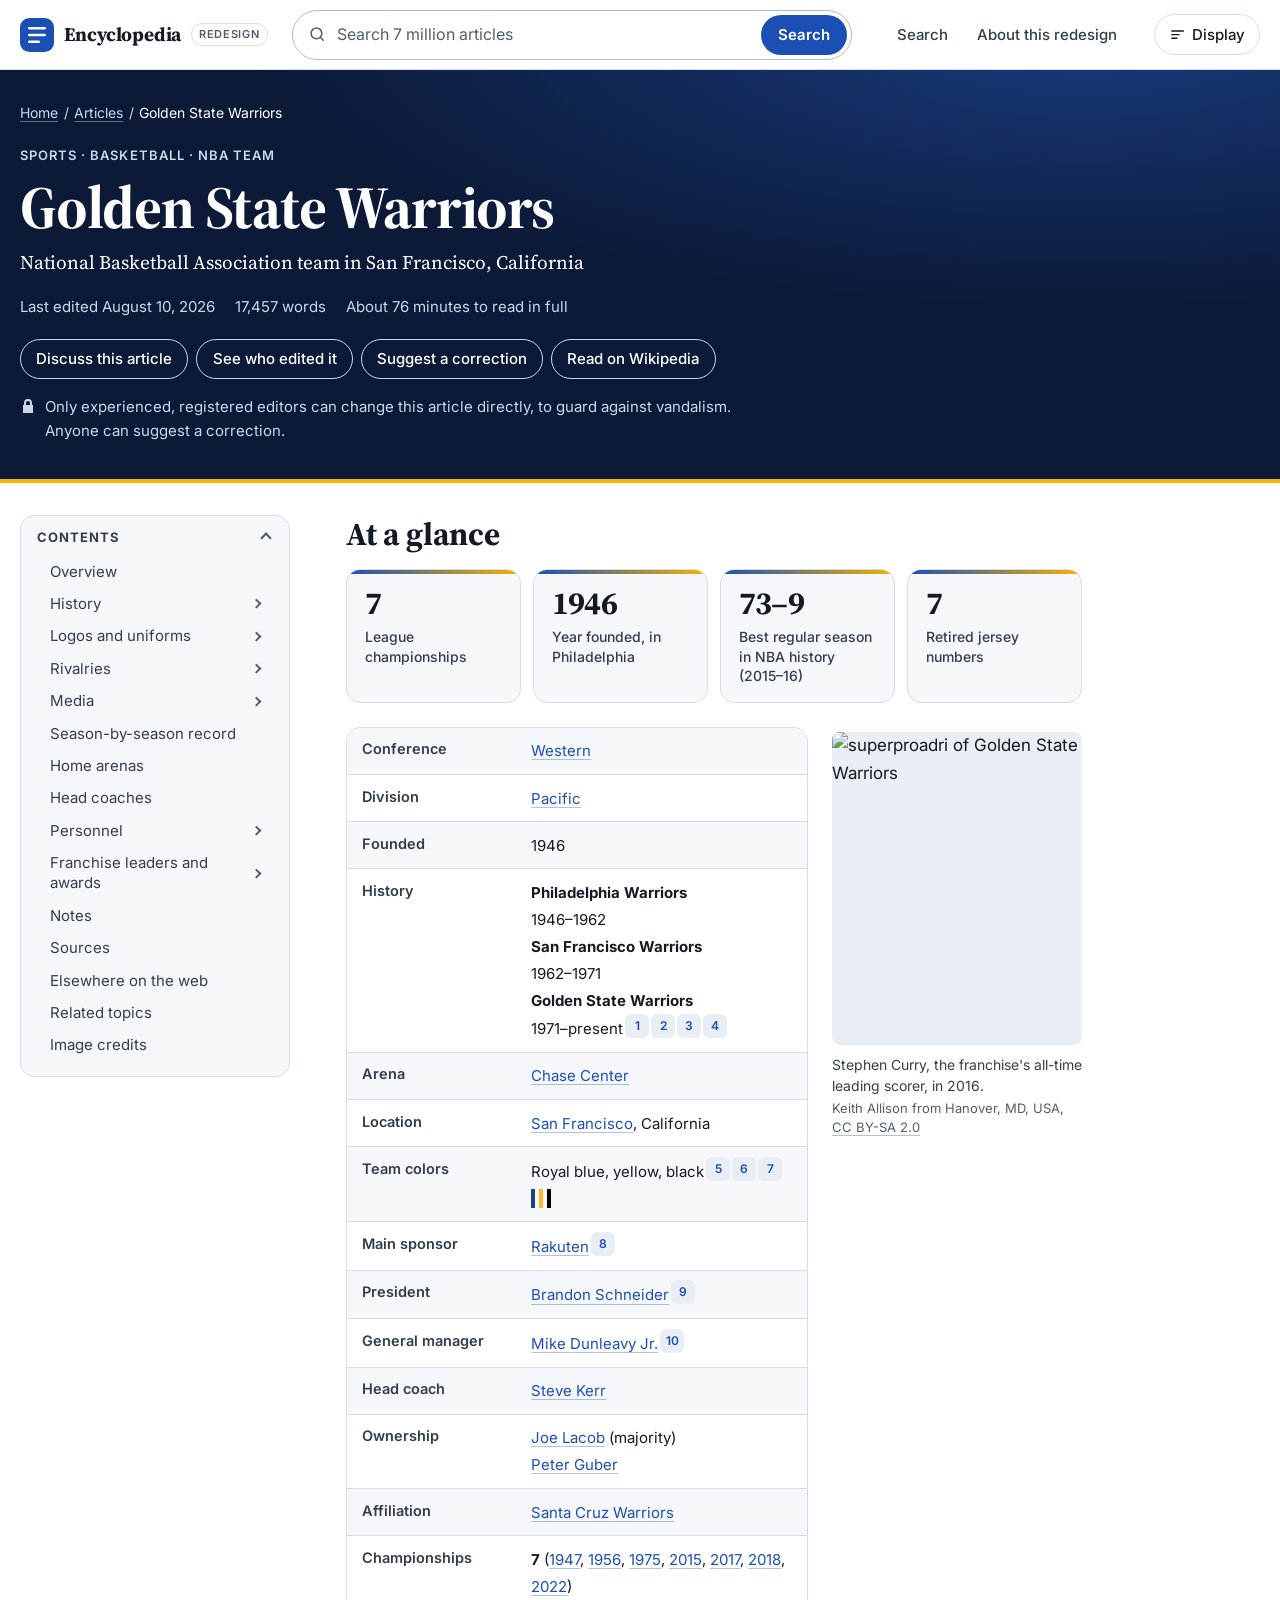
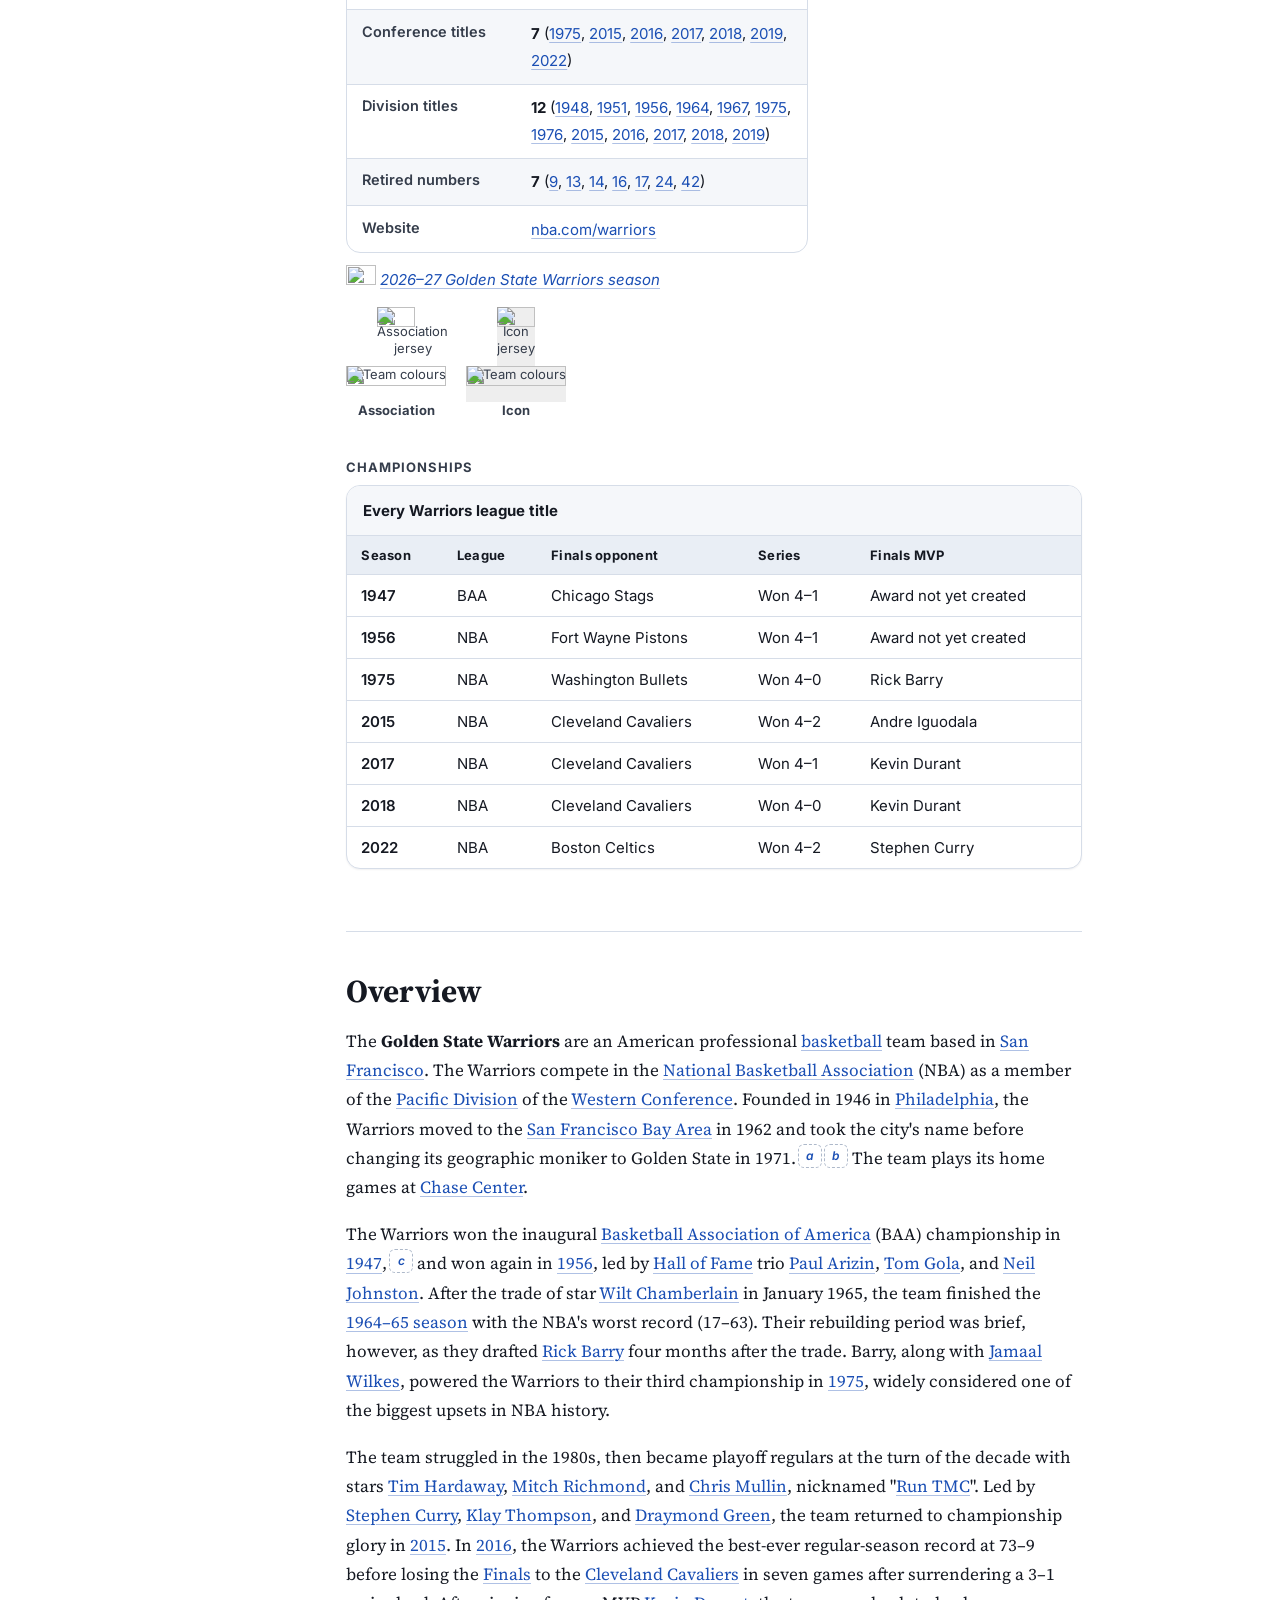
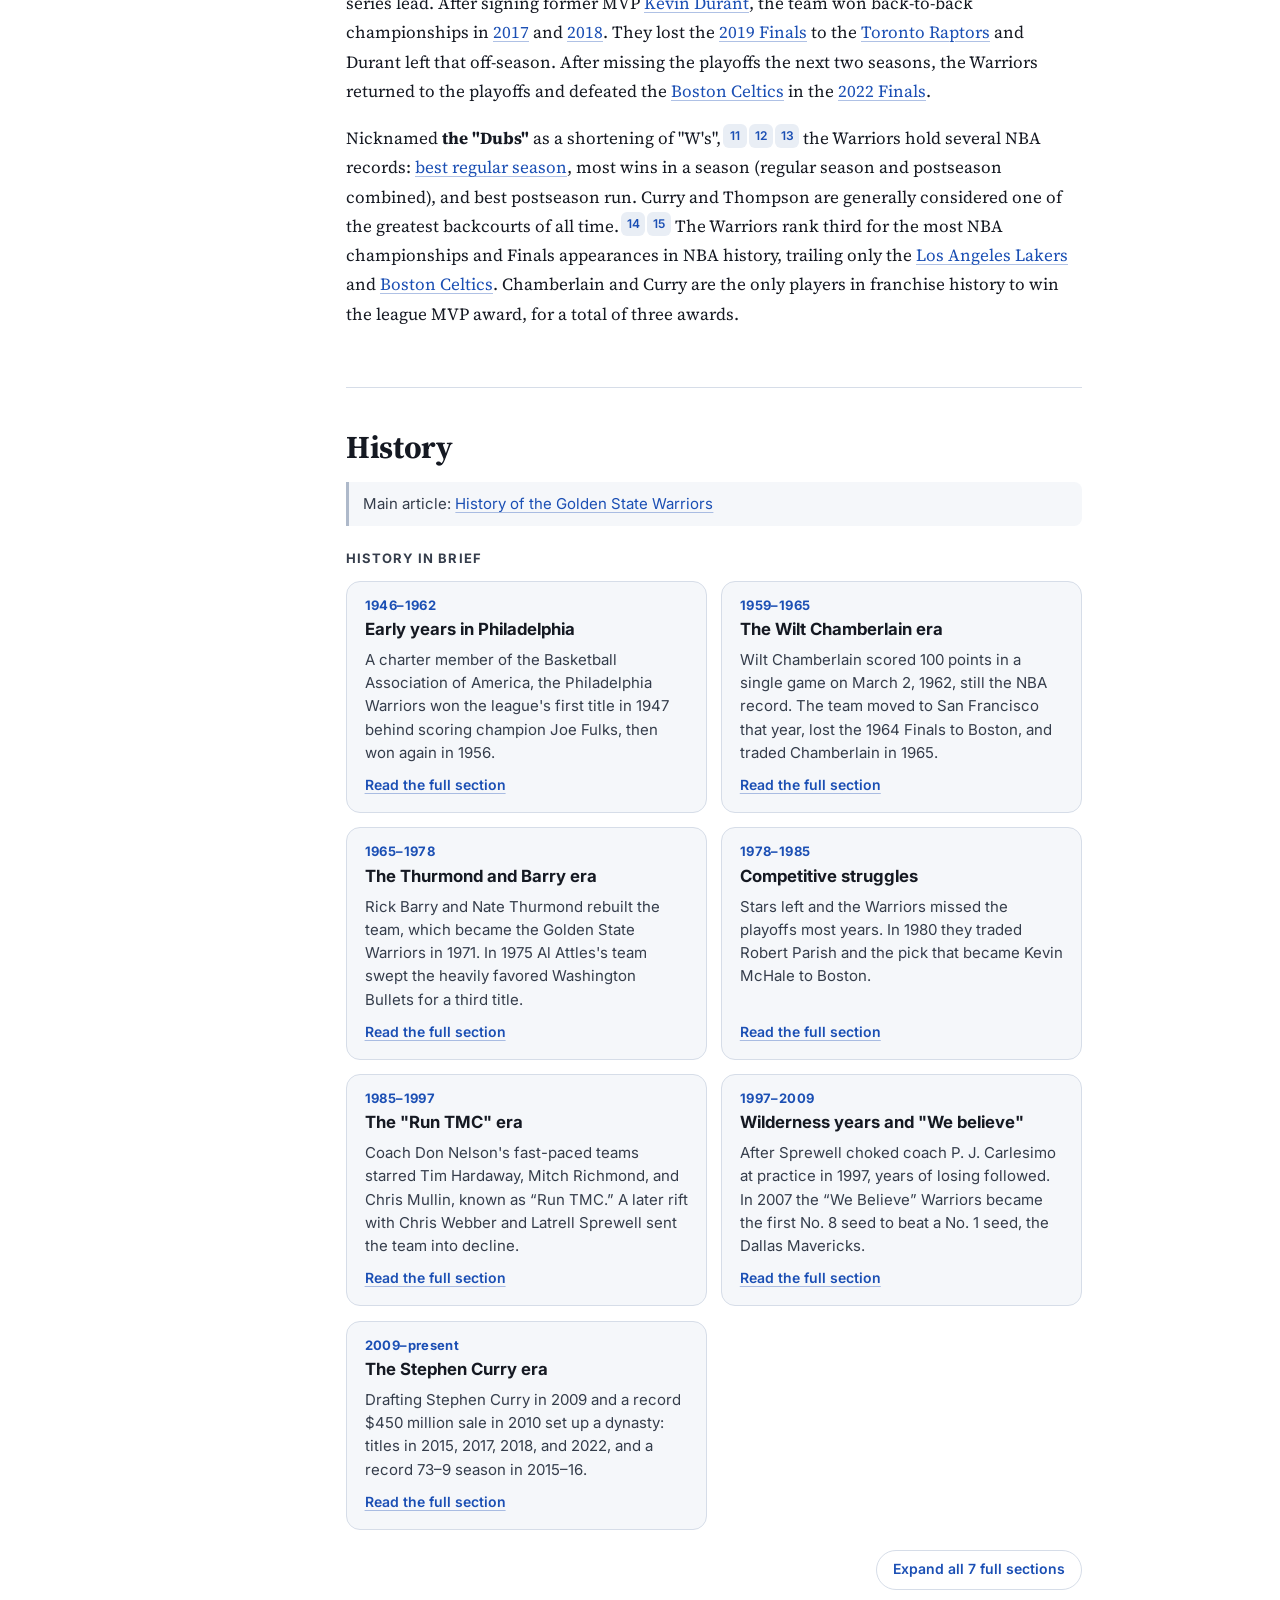
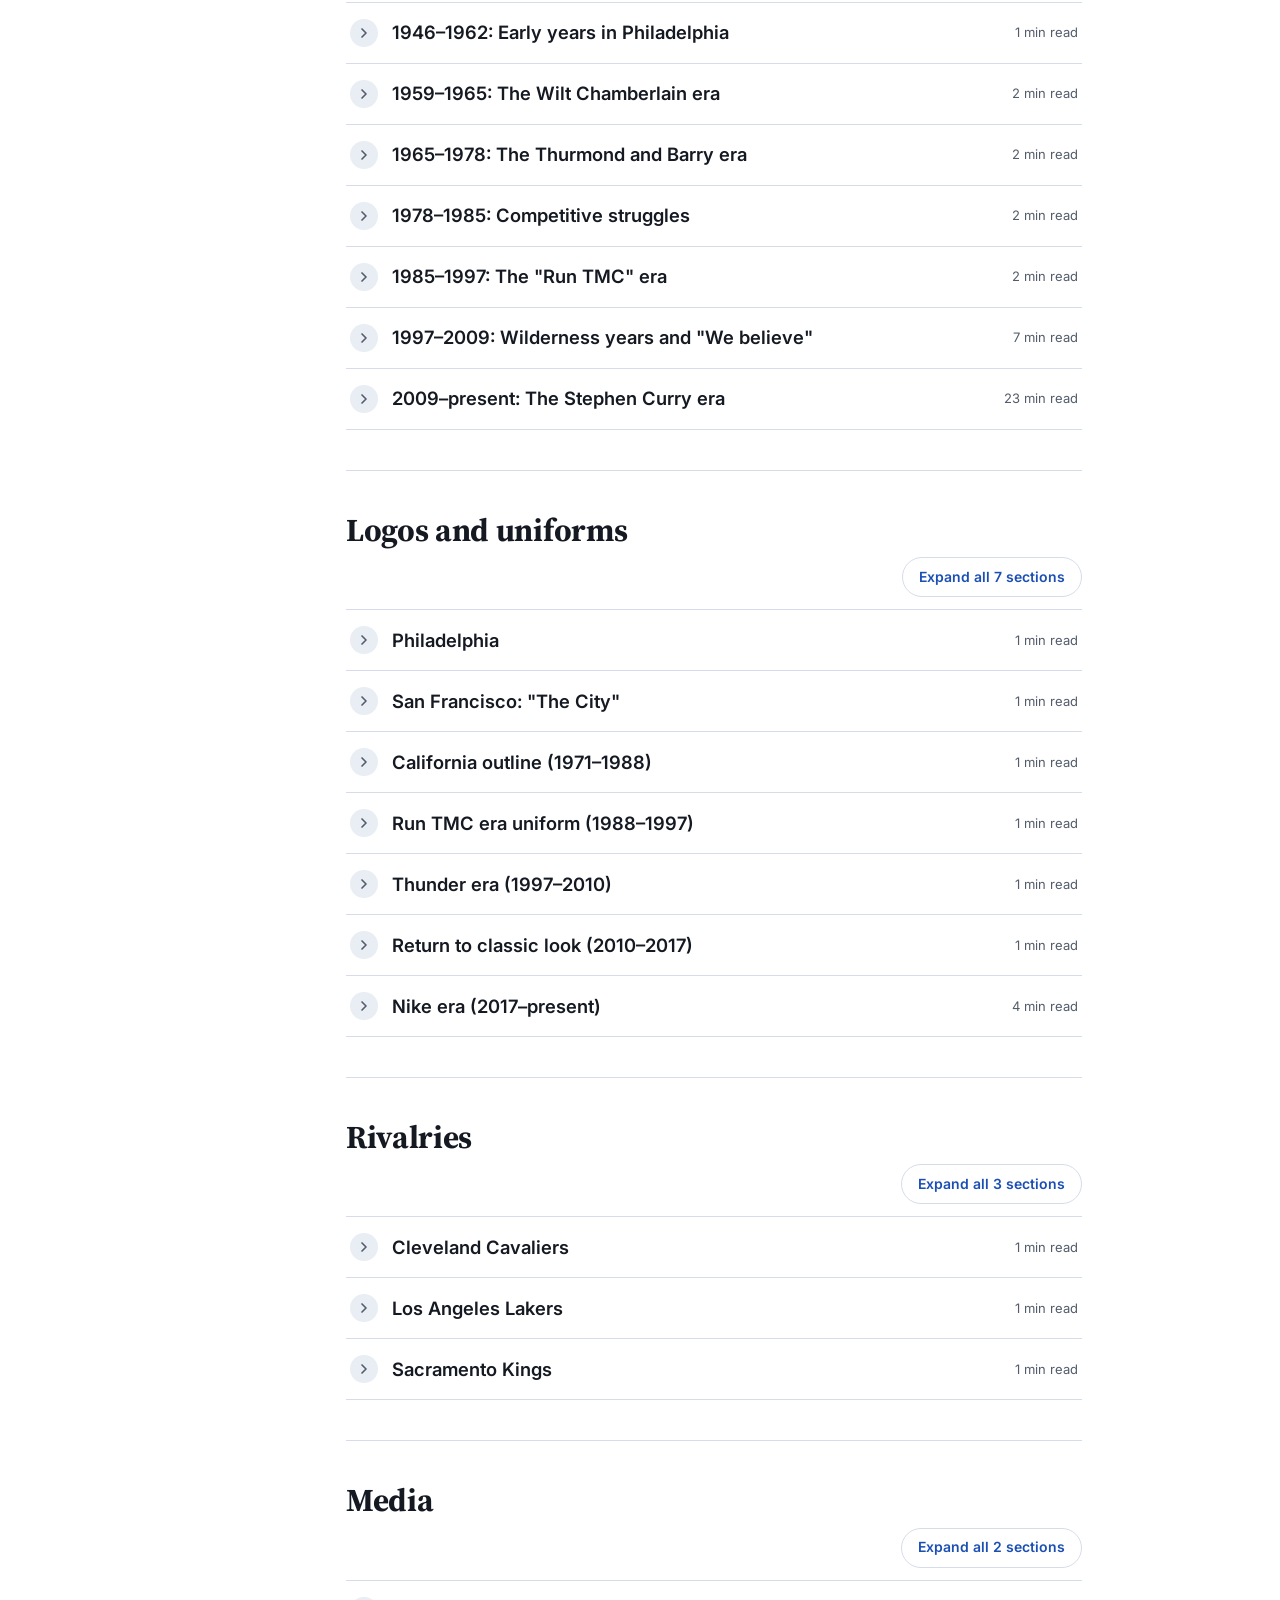
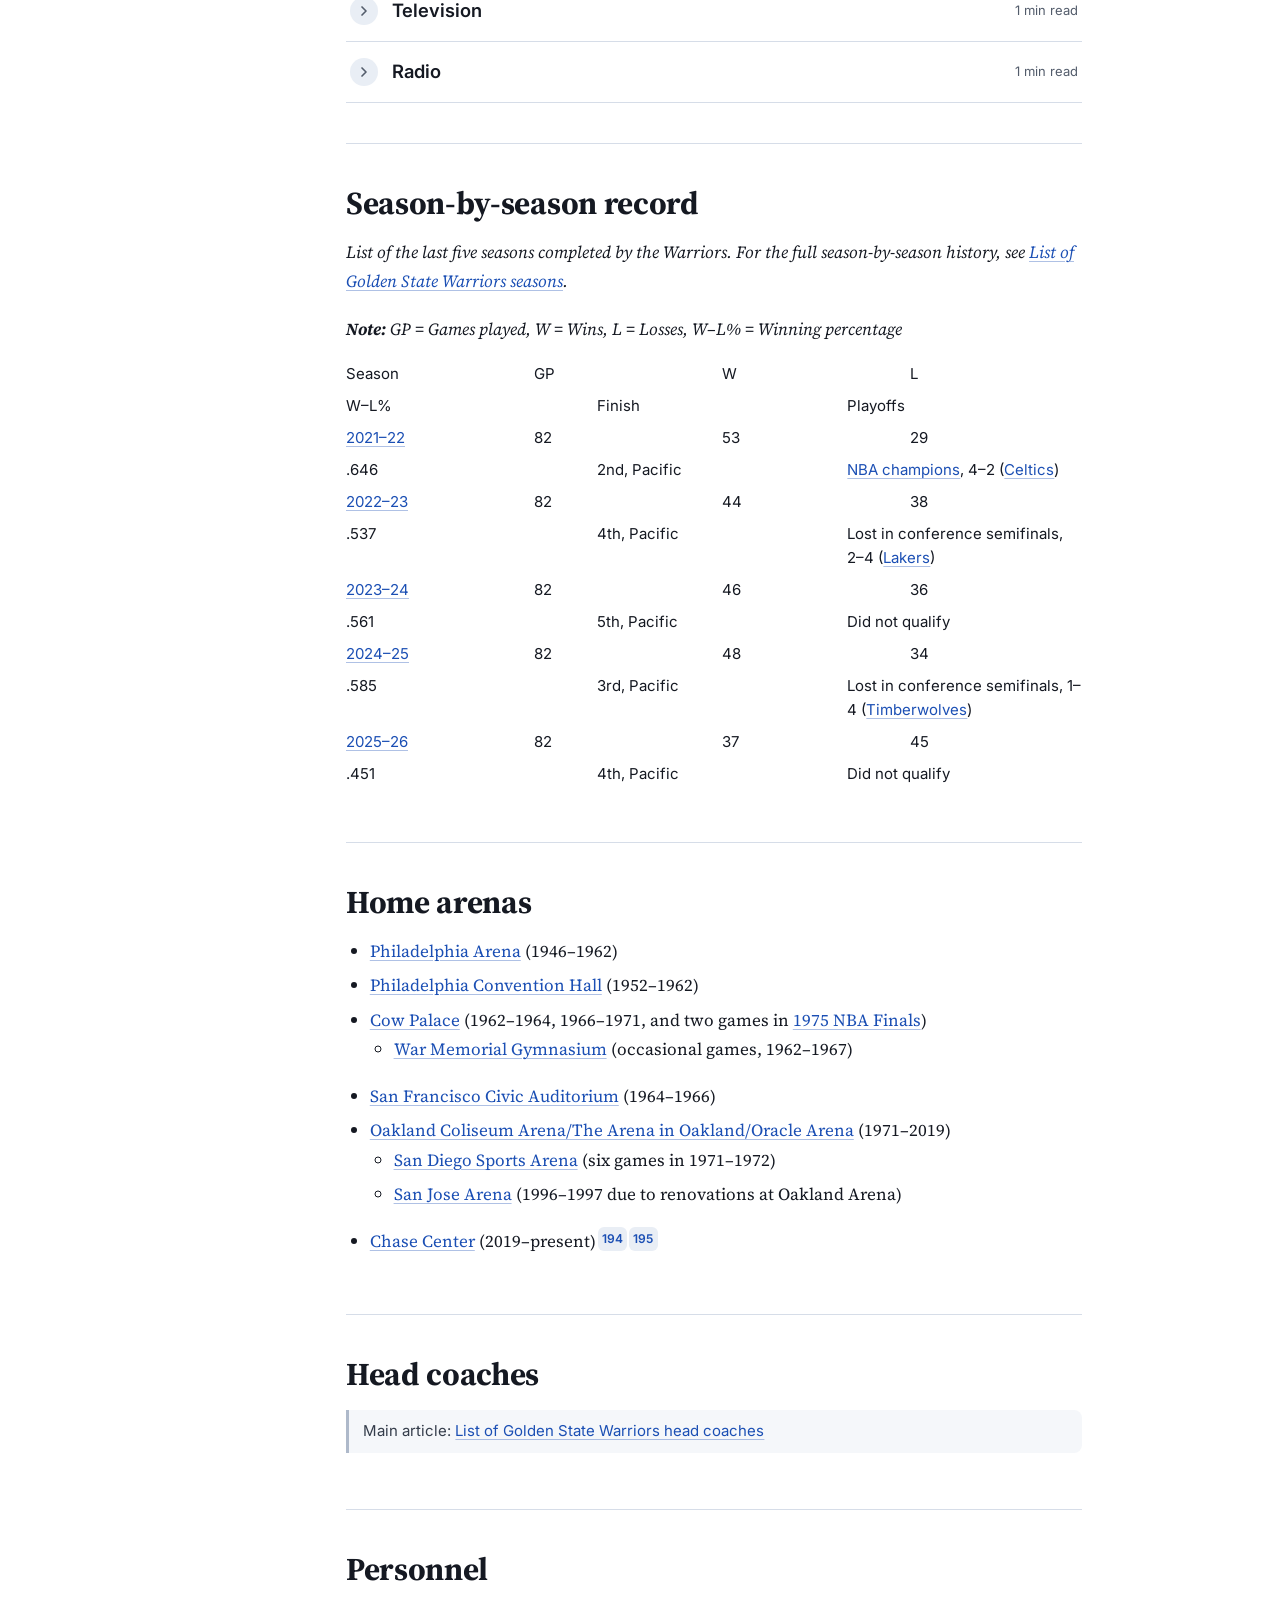
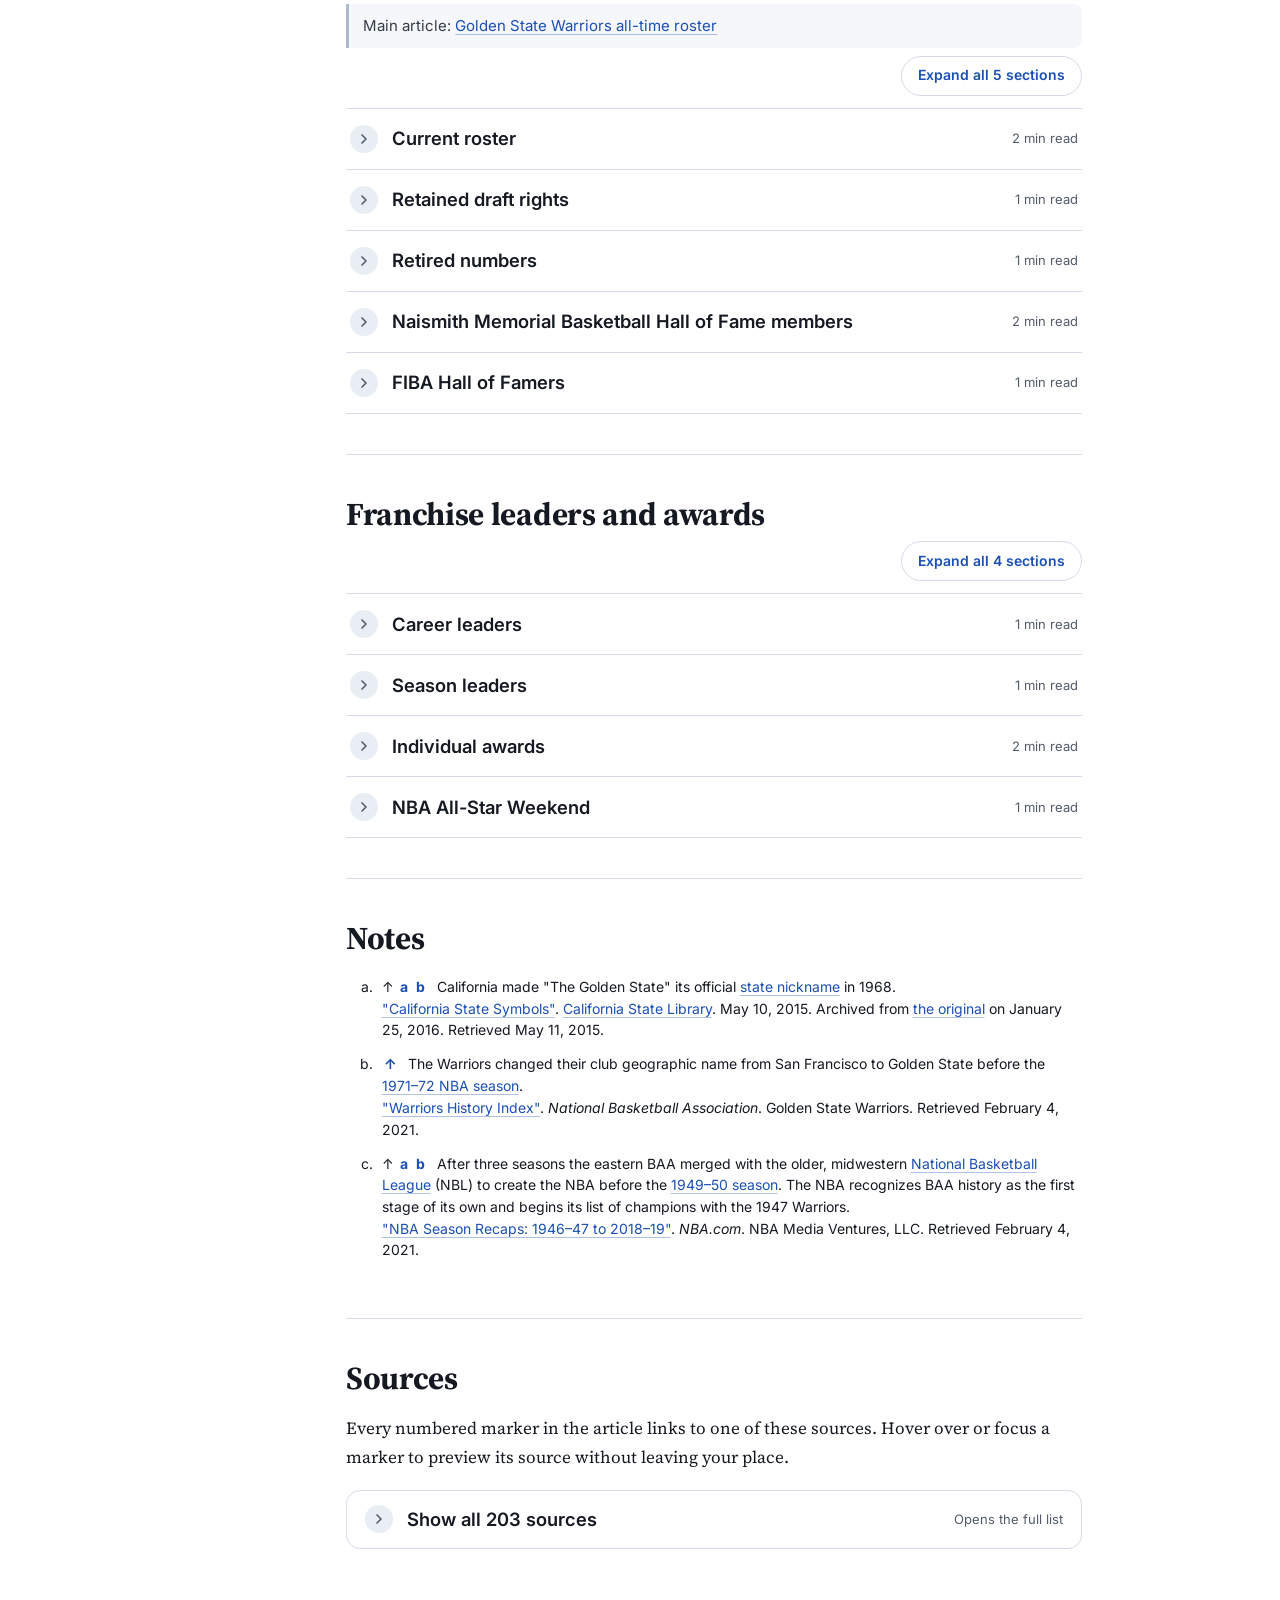
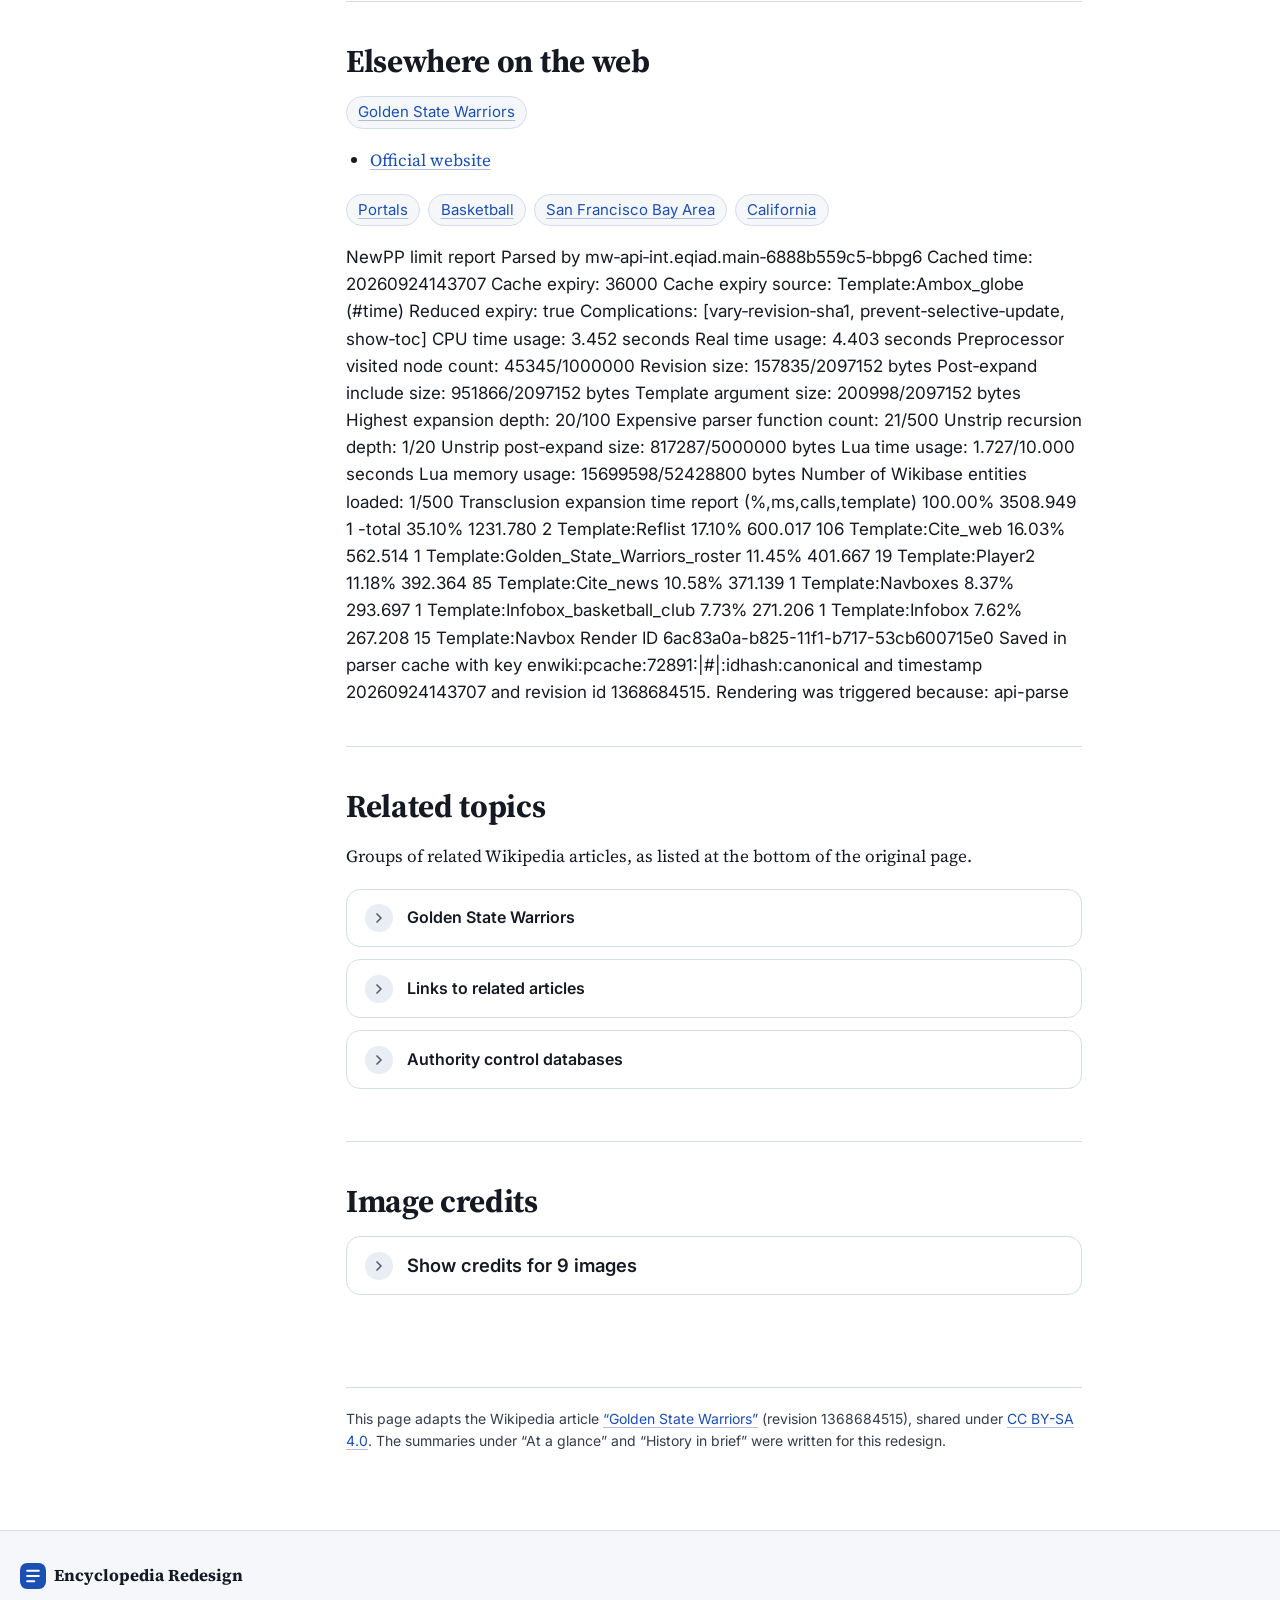
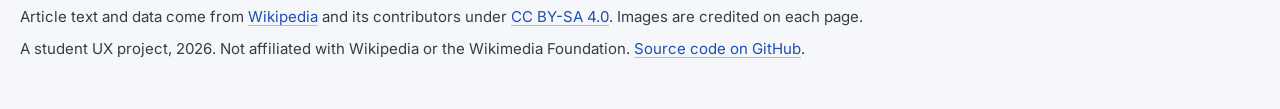
==== commit 6e32aad8: "Treat citation links as transparent when removing redundant links WAVE ignores in-page links when co" ====
--- a/wiki/Golden_State_Warriors.html
+++ b/wiki/Golden_State_Warriors.html
@@ -175,7 +175,7 @@
 <div class="sub__body"><h4 id="2009–2012:_Continued_struggles_and_strategic_draft_picks"><span id="2009.E2.80.932012:_Continued_struggles_and_strategic_draft_picks"></span>2009–2012: Continued struggles and strategic draft picks</h4><p>The Warriors chose future superstar point guard <a href="../wiki/Stephen_Curry.html">Stephen Curry</a> of <a href="https://en.wikipedia.org/wiki/Davidson_College">Davidson College</a> as the seventh overall pick in the <a href="https://en.wikipedia.org/wiki/2009_NBA_draft">2009 NBA draft</a>.<sup class="cite" id="cite_ref-Reference_36-0"><a aria-label="Source 33" href="#cite_note-Reference-36">33</a></sup> During the 2009 off-season, Warrior ownership declined to renew the contract of general manager Chris Mullin. <a href="https://en.wikipedia.org/wiki/Larry_Riley_(basketball)">Larry Riley</a>, Nelson's longtime assistant coach,<sup class="cite" id="cite_ref-37"><a aria-label="Source 34" href="#cite_note-37">34</a></sup> was promoted in his place; Riley drafted Curry and traded <a href="https://en.wikipedia.org/wiki/Jamal_Crawford">Jamal Crawford</a> to the <a href="https://en.wikipedia.org/wiki/Atlanta_Hawks">Atlanta Hawks</a> for <a href="https://en.wikipedia.org/wiki/Acie_Law">Acie Law</a> and <a href="https://en.wikipedia.org/wiki/Speedy_Claxton">Speedy Claxton</a>.
 </p><p>The Warriors had another injury-prone year in 2009–10<sup class="cite" id="cite_ref-38"><a aria-label="Source 35" href="#cite_note-38">35</a></sup> as they were consistently unable to field their ideal starting lineup. In November, a malcontented Stephen Jackson and seldom-used Acie Law were traded to the <a href="https://en.wikipedia.org/wiki/Charlotte_Bobcats">Charlotte Bobcats</a> for <a href="https://en.wikipedia.org/wiki/Raja_Bell">Raja Bell</a> (out for the season with an injury) and <a href="https://en.wikipedia.org/wiki/Vladimir_Radmanovic">Vladimir Radmanovic</a>. Four days later, they signed center <a href="https://en.wikipedia.org/wiki/Chris_Hunter_(basketball)">Chris Hunter</a>. Starting in January 2010, they issued multiple 10-day contracts, most notably to power forward <a href="https://en.wikipedia.org/wiki/Anthony_Tolliver">Anthony Tolliver</a> from the <a href="https://en.wikipedia.org/wiki/Idaho_Stampede">Idaho Stampede</a>. Due to their multiple injuries, they were granted an exception allowing them to sign <a href="https://en.wikipedia.org/wiki/Reggie_Williams_(basketball,_born_1986)">Reggie Williams</a> from the <a href="https://en.wikipedia.org/wiki/Sioux_Falls_Skyforce">Sioux Falls Skyforce</a> to a 10-day contract on March 2. They eventually waived the injured Bell to sign Williams for the rest of the year and finished the season 26–56, failing to make the playoffs. Curry finished second in the <a href="https://en.wikipedia.org/wiki/NBA_Rookie_of_the_Year">NBA Rookie of the Year</a> voting to the <a href="https://en.wikipedia.org/wiki/Sacramento_Kings">Sacramento Kings</a>' <a href="https://en.wikipedia.org/wiki/Tyreke_Evans">Tyreke Evans</a> and was named to the <a href="https://en.wikipedia.org/wiki/NBA_All-Rookie_First_Team">NBA All-Rookie First Team</a>.<sup class="cite" id="cite_ref-39"><a aria-label="Source 36" href="#cite_note-39">36</a></sup>
 </p><p>The Warriors selected <a href="https://en.wikipedia.org/wiki/Ekpe_Udoh">Ekpe Udoh</a>, a power forward from Baylor, as the 6th pick of the 2010 NBA draft. They also introduced a modernized version of their "The City" logo depicting the <a href="https://en.wikipedia.org/wiki/Eastern_span_replacement_of_the_San_Francisco_%E2%80%93_Oakland_Bay_Bridge">new eastern span</a> of the <a href="https://en.wikipedia.org/wiki/San_Francisco-Oakland_Bay_Bridge">San Francisco-Oakland Bay Bridge</a>, and switched to a simplified color scheme of royal blue and gold. They also introduced new uniforms reminiscent of the 1969–71 "The City" uniforms. The Warriors made an off-season trade that sent Turiaf, Randolph and <a href="https://en.wikipedia.org/wiki/Kelenna_Azubuike">Kelenna Azubuike</a> to the New York Knicks in return for star high-scoring power forward <a href="https://en.wikipedia.org/wiki/David_Lee_(basketball)">David Lee</a> via a sign-and-trade. Lee agreed to a six-year, $80 million deal that depended on <a href="https://en.wikipedia.org/wiki/The_Decision_(TV_special)">the decision</a> of superstar forward <a href="https://en.wikipedia.org/wiki/LeBron_James">LeBron James</a> to leave the Cleveland Cavaliers to sign with the Miami Heat that same day. After  Morrow left for <a href="https://en.wikipedia.org/wiki/New_Jersey_Nets">New Jersey Nets</a>, the Warriors signed <a href="https://en.wikipedia.org/wiki/Dorell_Wright">Dorell Wright</a>, formerly with the Miami Heat, to a three-year, $11 million deal.
-</p><p>On July 15, 2010, owner <a href="https://en.wikipedia.org/wiki/Chris_Cohan">Chris Cohan</a> sold the Warriors to <a href="https://en.wikipedia.org/wiki/Peter_Guber">Peter Guber</a> of <a href="https://en.wikipedia.org/wiki/Mandalay_Entertainment">Mandalay Entertainment</a> and his partner <a href="https://en.wikipedia.org/wiki/Joe_Lacob">Joe Lacob</a> for a then-record $450 million.<sup class="cite" id="cite_ref-40"><a aria-label="Source 37" href="#cite_note-40">37</a></sup> On November 15, the Warriors announced the new 19-person ownership group composed of <a href="https://en.wikipedia.org/wiki/Joe_Lacob">Joe Lacob</a>, <a href="https://en.wikipedia.org/wiki/Peter_Guber">Peter Guber</a>, <a href="https://en.wikipedia.org/wiki/Vivek_Ranadiv%C3%A9">Vivek Ranadivé</a>, Erika Glazer, <a href="https://en.wikipedia.org/wiki/Fred_Harman">Fred Harman</a>, Bob Piccinini, Larry Bowman, Danny German, Marty Glick, <a href="https://en.wikipedia.org/wiki/Chad_Hurley">Chad Hurley</a>, Craig R. Johnson, <a href="https://en.wikipedia.org/wiki/Bruce_Karsh">Bruce Karsh</a>, Jeffrey A. Miller, Paul Schaeffer, David Scially, <a href="https://en.wikipedia.org/wiki/Nick_Swinmurn">Nick Swinmurn</a>, Harry Tsao, John Walecka, Dennis Wong and <a href="https://en.wikipedia.org/wiki/Chamath_Palihapitiya">Chamath Palihapitiya</a>.<sup class="cite" id="cite_ref-41"><a aria-label="Source 38" href="#cite_note-41">38</a></sup>
+</p><p>On July 15, 2010, owner <a href="https://en.wikipedia.org/wiki/Chris_Cohan">Chris Cohan</a> sold the Warriors to <a href="https://en.wikipedia.org/wiki/Peter_Guber">Peter Guber</a> of <a href="https://en.wikipedia.org/wiki/Mandalay_Entertainment">Mandalay Entertainment</a> and his partner <a href="https://en.wikipedia.org/wiki/Joe_Lacob">Joe Lacob</a> for a then-record $450 million.<sup class="cite" id="cite_ref-40"><a aria-label="Source 37" href="#cite_note-40">37</a></sup> On November 15, the Warriors announced the new 19-person ownership group composed of Joe Lacob, <a href="https://en.wikipedia.org/wiki/Peter_Guber">Peter Guber</a>, <a href="https://en.wikipedia.org/wiki/Vivek_Ranadiv%C3%A9">Vivek Ranadivé</a>, Erika Glazer, <a href="https://en.wikipedia.org/wiki/Fred_Harman">Fred Harman</a>, Bob Piccinini, Larry Bowman, Danny German, Marty Glick, <a href="https://en.wikipedia.org/wiki/Chad_Hurley">Chad Hurley</a>, Craig R. Johnson, <a href="https://en.wikipedia.org/wiki/Bruce_Karsh">Bruce Karsh</a>, Jeffrey A. Miller, Paul Schaeffer, David Scially, <a href="https://en.wikipedia.org/wiki/Nick_Swinmurn">Nick Swinmurn</a>, Harry Tsao, John Walecka, Dennis Wong and <a href="https://en.wikipedia.org/wiki/Chamath_Palihapitiya">Chamath Palihapitiya</a>.<sup class="cite" id="cite_ref-41"><a aria-label="Source 38" href="#cite_note-41">38</a></sup>
 </p><p>The Warriors continued their 2010 off-season signing spree by adding Harvard guard <a href="https://en.wikipedia.org/wiki/Jeremy_Lin">Jeremy Lin</a> to their roster with a one-year partially guaranteed contract containing a second-year team option; Lin became the first Taiwanese-American player in NBA history. <a href="https://en.wikipedia.org/wiki/Louis_Amundson">Louis Amundson</a> was then added for little under $5 million in mid-September. After coach Don Nelson resigned in September 2010, assistant coach <a href="https://en.wikipedia.org/wiki/Keith_Smart">Keith Smart</a> was hired as the team's new head coach.<sup class="cite" id="cite_ref-42"><a aria-label="Source 39" href="#cite_note-42">39</a></sup>
 </p><p>The Warriors won 36 games and failed to make the playoffs in 2010–11. The team broke a franchise record with 21 made three-pointers in a win against the <a href="https://en.wikipedia.org/wiki/Orlando_Magic">Orlando Magic</a>. In February 2011, the Warriors traded Brandan Wright and Dan Gadzuric for Troy Murphy and a 2012 second-round pick that was used on Draymond Green. On February 27, Murphy and the Warriors reached a buyout agreement and he was waived.<sup class="cite" id="cite_ref-43"><a aria-label="Source 40" href="#cite_note-43">40</a></sup><sup class="cite" id="cite_ref-44"><a aria-label="Source 41" href="#cite_note-44">41</a></sup> In April 2011, Dorell Wright made a franchise record of 184 three-pointers in a season in a home win versus Los Angeles Lakers, surpassing Richardson's 183 in 2005–06. In a win against the <a href="https://en.wikipedia.org/wiki/Portland_Trail_Blazers">Portland Trail Blazers</a>, Wright then broke another NBA record, becoming the first player to have scored more points in his seventh season than in all his first six seasons combined. Wright ended the season with the most three-pointers made in the NBA that season with 194, as well as the most three-pointers attempted with 516; each mark set a new Warriors franchise record. After the season, Curry received the <a href="https://en.wikipedia.org/wiki/NBA_Sportsmanship_Award">NBA Sportsmanship Award</a>.<sup class="cite" id="cite_ref-45"><a aria-label="Source 42" href="#cite_note-45">42</a></sup> Coach Smart was dismissed on April 27, 2011, due to the change in ownership. Team President Rowell was also fired and replaced with <a href="https://en.wikipedia.org/wiki/Rick_Welts">Rick Welts</a>.<sup class="cite" id="cite_ref-out_46-0"><a aria-label="Source 43" href="#cite_note-out-46">43</a></sup><sup class="cite" id="cite_ref-47"><a aria-label="Source 44" href="#cite_note-47">44</a></sup> Seventeen-year NBA veteran and former ABC and ESPN commentator <a href="https://en.wikipedia.org/wiki/Mark_Jackson_(basketball)">Mark Jackson</a> replaced Smart as head coach on June 6.<sup class="cite" id="cite_ref-48"><a aria-label="Source 45" href="#cite_note-48">45</a></sup>
 </p><figure class="figure-right multi"><div class="multi"><img alt="" decoding="async" height="266" loading="lazy" src="https://thumb.wikimedia.org/wikipedia/commons/thumb/3/36/Stephen_Curry_dribbling_2016_%28cropped%29.jpg/250px-Stephen_Curry_dribbling_2016_%28cropped%29.jpg" srcset="https://thumb.wikimedia.org/wikipedia/commons/thumb/3/36/Stephen_Curry_dribbling_2016_%28cropped%29.jpg/330px-Stephen_Curry_dribbling_2016_%28cropped%29.jpg 2x" width="161"/><img alt="Klay Thompson of Golden State Warriors shooting against Jared Dudley of Washington Wizards" decoding="async" height="266" loading="lazy" src="https://thumb.wikimedia.org/wikipedia/commons/thumb/5/5c/Klay_Thompson_vs._Jared_Dudley_%28cropped%29.jpg/250px-Klay_Thompson_vs._Jared_Dudley_%28cropped%29.jpg" srcset="https://thumb.wikimedia.org/wikipedia/commons/thumb/5/5c/Klay_Thompson_vs._Jared_Dudley_%28cropped%29.jpg/500px-Klay_Thompson_vs._Jared_Dudley_%28cropped%29.jpg 2x" width="214"/></div><figcaption>The "<a href="https://en.wikipedia.org/wiki/Splash_Brothers">Splash Brothers</a>": <a href="../wiki/Stephen_Curry.html">Stephen Curry</a> (left) and <a href="https://en.wikipedia.org/wiki/Klay_Thompson">Klay Thompson</a> (right)</figcaption></figure><p>The Warriors selected future All-Star shooting guard Klay Thompson with the 11th pick in the <a href="https://en.wikipedia.org/wiki/2011_NBA_draft">2011 NBA draft</a>.<sup class="cite" id="cite_ref-49"><a aria-label="Source 46" href="#cite_note-49">46</a></sup> However, the team did not improve in the <a href="https://en.wikipedia.org/wiki/2011%E2%80%9312_NBA_season">2011–12 NBA season</a> under coach Jackson, finishing the lockout-shortened season with a 23–43 record (13th in the conference) and again failing to make the playoffs. Due to the <a href="https://en.wikipedia.org/wiki/2011_NBA_lockout">2011 NBA lockout</a>, Jackson could not establish his system in training camp. Hindered by several injuries to key players, the team then entered into another chaotic rebuilding phase. Team leader Monta Ellis was traded in mid-March 2012, along with <a href="https://en.wikipedia.org/wiki/Kwame_Brown">Kwame Brown</a> and Ekpe Udoh, to the <a href="https://en.wikipedia.org/wiki/Milwaukee_Bucks">Milwaukee Bucks</a> for center <a href="https://en.wikipedia.org/wiki/Andrew_Bogut">Andrew Bogut</a> (out injured for the season) and former Warrior small forward Stephen Jackson, who without playing a game for the Warriors was quickly traded to the <a href="https://en.wikipedia.org/wiki/San_Antonio_Spurs">San Antonio Spurs</a> for <a href="https://en.wikipedia.org/wiki/Richard_Jefferson">Richard Jefferson</a> and a conditional first-round pick on March 15. These moves saw the rise of Stephen Curry and David Lee to team co-captains, and saw Thompson move into a starting role. However, Curry suffered a series of ankle and foot-related injuries<sup class="cite" id="cite_ref-50"><a aria-label="Source 47" href="#cite_note-50">47</a></sup><sup class="cite" id="cite_ref-51"><a aria-label="Source 48" href="#cite_note-51">48</a></sup><sup class="cite" id="cite_ref-52"><a aria-label="Source 49" href="#cite_note-52">49</a></sup><sup class="cite" id="cite_ref-53"><a aria-label="Source 50" href="#cite_note-53">50</a></sup> that limited him to 26 regular-season games.<sup class="cite" id="cite_ref-Reference_36-1"><a aria-label="Source 33" href="#cite_note-Reference-36">33</a></sup>
@@ -245,7 +245,7 @@
 </p></div>
 </details><details class="sub">
 <summary><h3 class="sub__title" id="Nike_era_(2017–present)">Nike era (2017–present)</h3><span class="sub__meta">4 min read</span></summary>
-<div class="sub__body"><p>The Warriors kept their primary uniforms after switching from <a href="https://en.wikipedia.org/wiki/Adidas">Adidas</a> to <a href="https://en.wikipedia.org/wiki/Nike,_Inc.">Nike</a> in 2017, with the white uniform becoming the "Association" uniform and the blue uniform becoming the "Icon" uniform. From 2017 to 2019, the Warriors kept their slate gray uniforms as its "Statement" uniform, tweaking the design to reference Oakland as "The Town" by incorporating the city's oak tree logo to the uniform.<sup class="cite" id="cite_ref-169"><a aria-label="Source 166" href="#cite_note-169">166</a></sup>
+<div class="sub__body"><p>The Warriors kept their primary uniforms after switching from Adidas to <a href="https://en.wikipedia.org/wiki/Nike,_Inc.">Nike</a> in 2017, with the white uniform becoming the "Association" uniform and the blue uniform becoming the "Icon" uniform. From 2017 to 2019, the Warriors kept their slate gray uniforms as its "Statement" uniform, tweaking the design to reference Oakland as "The Town" by incorporating the city's oak tree logo to the uniform.<sup class="cite" id="cite_ref-169"><a aria-label="Source 166" href="#cite_note-169">166</a></sup>
 </p><p>On June 12, 2019, the Warriors unveiled subtle adjustments to their primary logo, including a new custom font.<sup class="cite" id="cite_ref-170"><a aria-label="Source 167" href="#cite_note-170">167</a></sup> Updated uniforms were released on September 17, 2019. Most notably, on the blue "Icon" uniform, the colors on the "Bay Bridge" logo were no longer inverted unlike in the previous uniform. The "Statement" uniform became gold and featured "The Bay" atop a circle with an illustration of a <a href="https://en.wikipedia.org/wiki/San_Francisco_Bay">San Francisco Bay</a> sunset; this was due to the team returning to San Francisco that season.<sup class="cite" id="cite_ref-2019WarriorsRebrand_171-0"><a aria-label="Source 168" href="#cite_note-2019WarriorsRebrand-171">168</a></sup> In 2022, the "Statement" uniform was changed to a navy blue base and incorporated the "Golden State" wordmark in block letters.<sup class="cite" id="cite_ref-172"><a aria-label="Source 169" href="#cite_note-172">169</a></sup> Then before the 2024–25 season, the "Statement" uniform was changed to a black base and featuring "Golden" and "State" surrounding the uniform number. A new "W" alternate logo was also released.<sup class="cite" id="cite_ref-173"><a aria-label="Source 170" href="#cite_note-173">170</a></sup>
 </p><h4 id="City_and_Earned_uniforms">City and Earned uniforms</h4><p>In the 2017–18 season, the Warriors wore gold "City" uniforms with "The Bay" atop a blue circle and a dragon silhouette atop the Golden Gate Bridge; this paid tribute to the Bay Area's <a href="https://en.wikipedia.org/wiki/Chinese_Americans">Chinese American</a> community.<sup class="cite" id="cite_ref-174"><a aria-label="Source 171" href="#cite_note-174">171</a></sup> In 2018–19, the Warriors wore a variation of this "City" uniform in navy blue with gold accents.<sup class="cite" id="cite_ref-175"><a aria-label="Source 172" href="#cite_note-175">172</a></sup>
 </p><p>The Warriors received an "Earned" uniform in 2018 as a reward for participating in the previous year's playoffs. Their first "Earned" uniform is a gold variation of "The Town" "Statement" uniform.<sup class="cite" id="cite_ref-176"><a aria-label="Source 173" href="#cite_note-176">173</a></sup> After the Warriors moved to San Francisco in 2019, the dark gray "Statement" uniform was repurposed into a "City" uniform as a tribute to Oakland. This design featured a black base with gray and blue accents.<sup class="cite" id="cite_ref-2019WarriorsRebrand_171-1"><a aria-label="Source 168" href="#cite_note-2019WarriorsRebrand-171">168</a></sup>
@@ -337,7 +337,7 @@
 </details><details class="sub">
 <summary><h3 class="sub__title" id="Retained_draft_rights">Retained draft rights</h3><span class="sub__meta">1 min read</span></summary>
 <div class="sub__body"><p>Like all NBA teams, the Warriors retain the draft rights to players they draft but do not sign and who choose to play outside the NBA. The rights expire one year after the player's contract with the non-NBA team ends.<sup class="cite" id="cite_ref-199"><a aria-label="Source 196" href="#cite_note-199">196</a></sup> Draft rights may also be acquired through trades with other teams. As of 2025, the Warrior retain the draft rights of:
-</p><dl class="table-key"><div><dt>Pos.</dt><dd>Position</dd></div><div><dt>Note(s)</dt><dd>Notes</dd></div><div><dt>Ref</dt><dd>Source</dd></div></dl><div aria-labelledby="cap-retained-draft-rights-table-9488" class="table-wrap" role="region" tabindex="0"><table class="data-table" data-sortable=""><caption id="cap-retained-draft-rights-table-9488">Retained draft rights table</caption>
+</p><dl class="table-key"><div><dt>Pos.</dt><dd>Position</dd></div><div><dt>Note(s)</dt><dd>Notes</dd></div><div><dt>Ref</dt><dd>Source</dd></div></dl><div aria-labelledby="cap-retained-draft-rights-table-9264" class="table-wrap" role="region" tabindex="0"><table class="data-table" data-sortable=""><caption id="cap-retained-draft-rights-table-9264">Retained draft rights table</caption>
 <thead><tr>
 <th scope="col">Draft
 </th>
@@ -378,7 +378,7 @@
 </details><details class="sub">
 <summary><h3 class="sub__title" id="Retired_numbers">Retired numbers</h3><span class="sub__meta">1 min read</span></summary>
 <div class="sub__body"><figure class="figure-right"><img alt="" decoding="async" height="143" loading="lazy" src="https://thumb.wikimedia.org/wikipedia/commons/thumb/a/a4/Golden_State_Warriors_retired_jersey.jpg/250px-Golden_State_Warriors_retired_jersey.jpg" srcset="https://thumb.wikimedia.org/wikipedia/commons/thumb/a/a4/Golden_State_Warriors_retired_jersey.jpg/500px-Golden_State_Warriors_retired_jersey.jpg 2x" width="250"/><figcaption>Golden State Warriors retired jerseys in 2012</figcaption></figure><p><sup class="cite" id="cite_ref-201"><a aria-label="Source 198" href="#cite_note-201">198</a></sup>
-</p><dl class="table-key"><div><dt>No.</dt><dd>Jersey number</dd></div></dl><div aria-labelledby="cap-golden-state-warriors-retired-numbers-8336" class="table-wrap" role="region" tabindex="0"><table class="data-table" data-sortable=""><caption id="cap-golden-state-warriors-retired-numbers-8336">Golden State Warriors retired numbers
+</p><dl class="table-key"><div><dt>No.</dt><dd>Jersey number</dd></div></dl><div aria-labelledby="cap-golden-state-warriors-retired-numbers-8112" class="table-wrap" role="region" tabindex="0"><table class="data-table" data-sortable=""><caption id="cap-golden-state-warriors-retired-numbers-8112">Golden State Warriors retired numbers
 </caption>
 <thead><tr>
 <th scope="col">No.
@@ -442,7 +442,7 @@
 <li>The NBA retired <a href="https://en.wikipedia.org/wiki/Bill_Russell">Bill Russell</a>'s No. 6 for all its member teams on August 11, 2022.<sup class="cite" id="cite_ref-204"><a aria-label="Source 201" href="#cite_note-204">201</a></sup><sup class="cite" id="cite_ref-205"><a aria-label="Source 202" href="#cite_note-205">202</a></sup><sup class="cite" id="cite_ref-206"><a aria-label="Source 203" href="#cite_note-206">203</a></sup></li></ul></div>
 </details><details class="sub">
 <summary><h3 class="sub__title" id="Naismith_Memorial_Basketball_Hall_of_Fame_members">Naismith Memorial Basketball Hall of Fame members</h3><span class="sub__meta">2 min read</span></summary>
-<div class="sub__body"><dl class="table-key"><div><dt>No.</dt><dd>Jersey number</dd></div></dl><div aria-labelledby="cap-golden-state-warriors-hall-of-famers-8400" class="table-wrap" role="region" tabindex="0"><table class="data-table"><caption id="cap-golden-state-warriors-hall-of-famers-8400">Golden State Warriors Hall of Famers
+<div class="sub__body"><dl class="table-key"><div><dt>No.</dt><dd>Jersey number</dd></div></dl><div aria-labelledby="cap-golden-state-warriors-hall-of-famers-8176" class="table-wrap" role="region" tabindex="0"><table class="data-table"><caption id="cap-golden-state-warriors-hall-of-famers-8176">Golden State Warriors Hall of Famers
 </caption>
 <thead><tr>
 <th colspan="10" scope="colgroup">Players
@@ -657,7 +657,7 @@
 </p></div>
 </details><details class="sub">
 <summary><h3 class="sub__title" id="FIBA_Hall_of_Famers">FIBA Hall of Famers</h3><span class="sub__meta">1 min read</span></summary>
-<div class="sub__body"><dl class="table-key"><div><dt>No.</dt><dd>Jersey number</dd></div></dl><div aria-labelledby="cap-golden-state-warriors-hall-of-famers-2-3280" class="table-wrap" role="region" tabindex="0"><table class="data-table"><caption id="cap-golden-state-warriors-hall-of-famers-2-3280">Golden State Warriors Hall of Famers
+<div class="sub__body"><dl class="table-key"><div><dt>No.</dt><dd>Jersey number</dd></div></dl><div aria-labelledby="cap-golden-state-warriors-hall-of-famers-2-3056" class="table-wrap" role="region" tabindex="0"><table class="data-table"><caption id="cap-golden-state-warriors-hall-of-famers-2-3056">Golden State Warriors Hall of Famers
  (2)</caption>
 <thead><tr>
 <th colspan="5" scope="colgroup">Players
@@ -685,7 +685,7 @@
 <h2 id="Franchise_leaders_and_awards">Franchise leaders and awards</h2>
 <div class="section__tools"><button class="btn btn--quiet" data-expand="" type="button">Expand all 4 sections</button></div><div class="subs"><details class="sub">
 <summary><h3 class="sub__title" id="Career_leaders">Career leaders</h3><span class="sub__meta">1 min read</span></summary>
-<div class="sub__body"><div aria-labelledby="cap-career-leaders-2416" class="table-wrap" role="region" tabindex="0"><table class="data-table"><caption id="cap-career-leaders-2416">Career Leaders
+<div class="sub__body"><div aria-labelledby="cap-career-leaders-2192" class="table-wrap" role="region" tabindex="0"><table class="data-table"><caption id="cap-career-leaders-2192">Career Leaders
 </caption>
 <thead><tr>
 <th scope="col">Category
@@ -812,7 +812,7 @@
 </td></tr></tbody></table></div></div>
 </details><details class="sub">
 <summary><h3 class="sub__title" id="Season_leaders">Season leaders</h3><span class="sub__meta">1 min read</span></summary>
-<div class="sub__body"><div aria-labelledby="cap-season-leaders-6816" class="table-wrap" role="region" tabindex="0"><table class="data-table"><caption id="cap-season-leaders-6816">Season Leaders
+<div class="sub__body"><div aria-labelledby="cap-season-leaders-6592" class="table-wrap" role="region" tabindex="0"><table class="data-table"><caption id="cap-season-leaders-6592">Season Leaders
 </caption>
 <thead><tr>
 <th scope="col">Category
